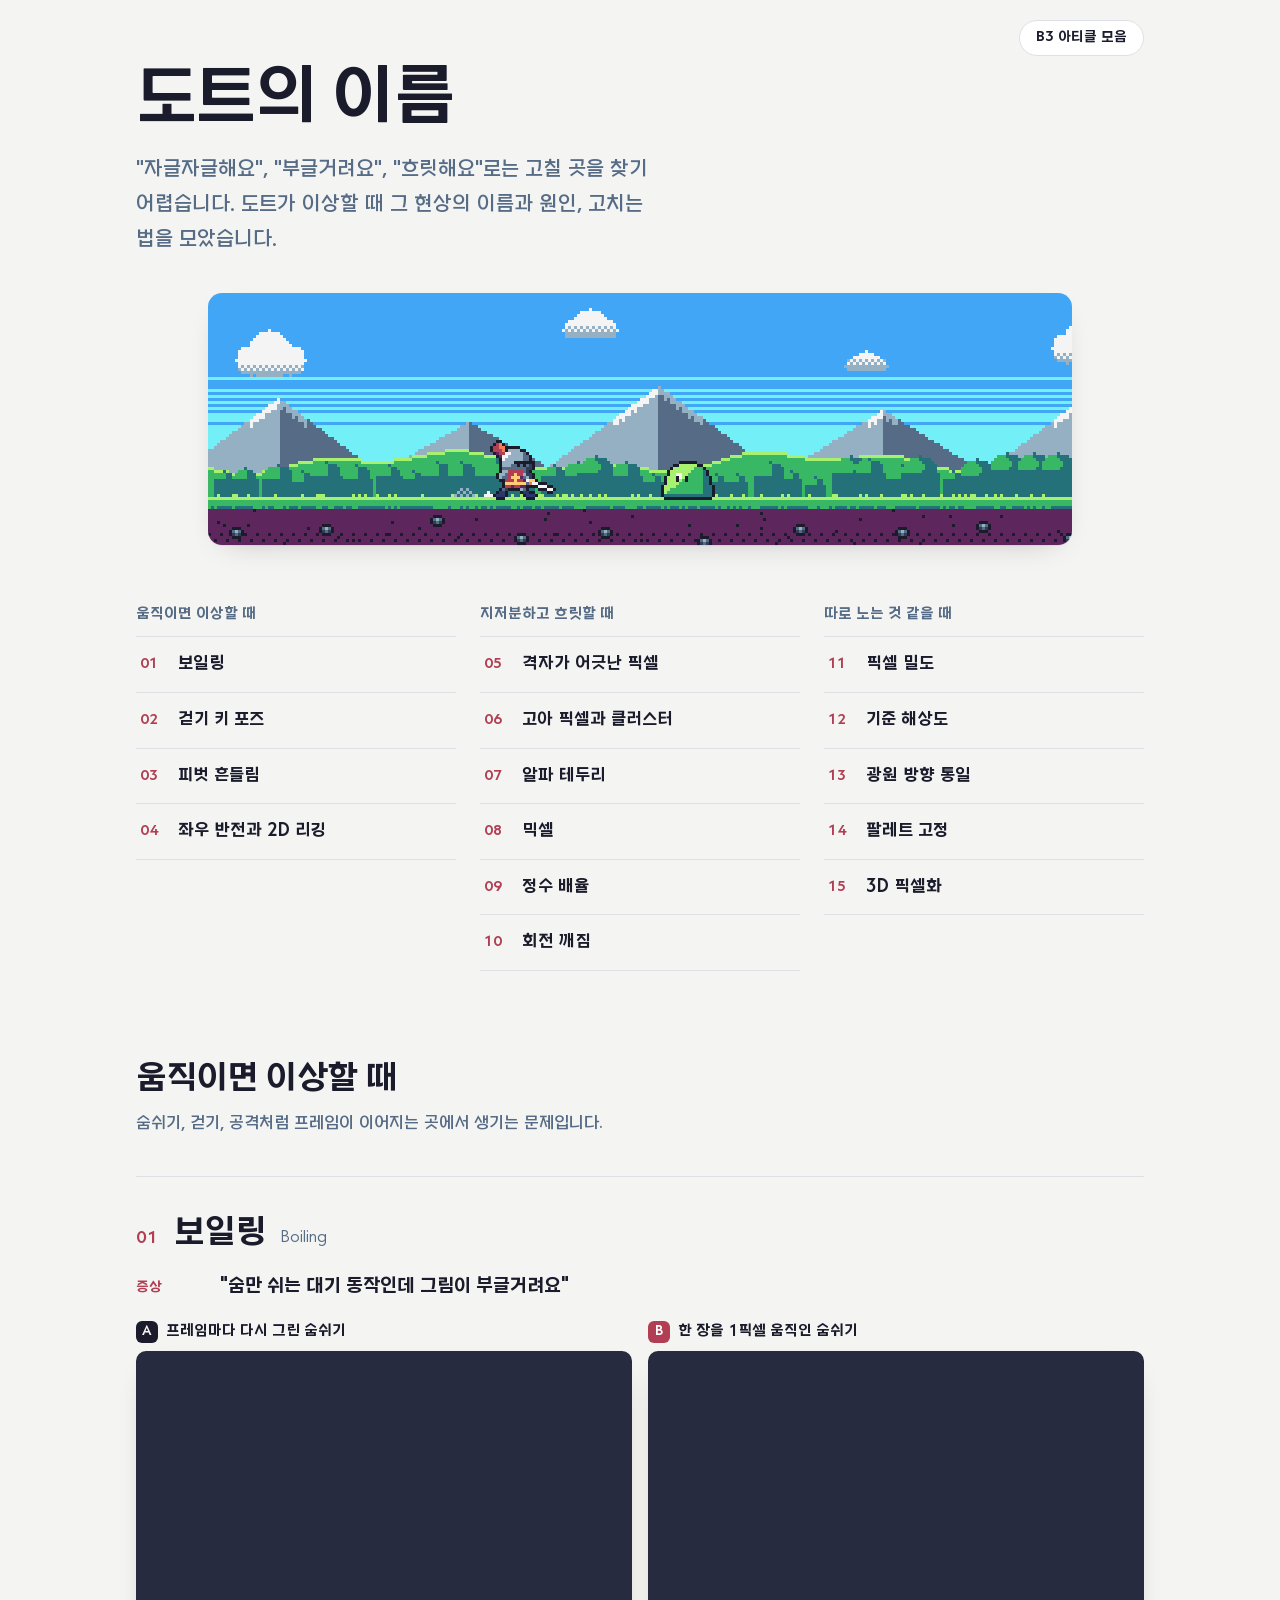
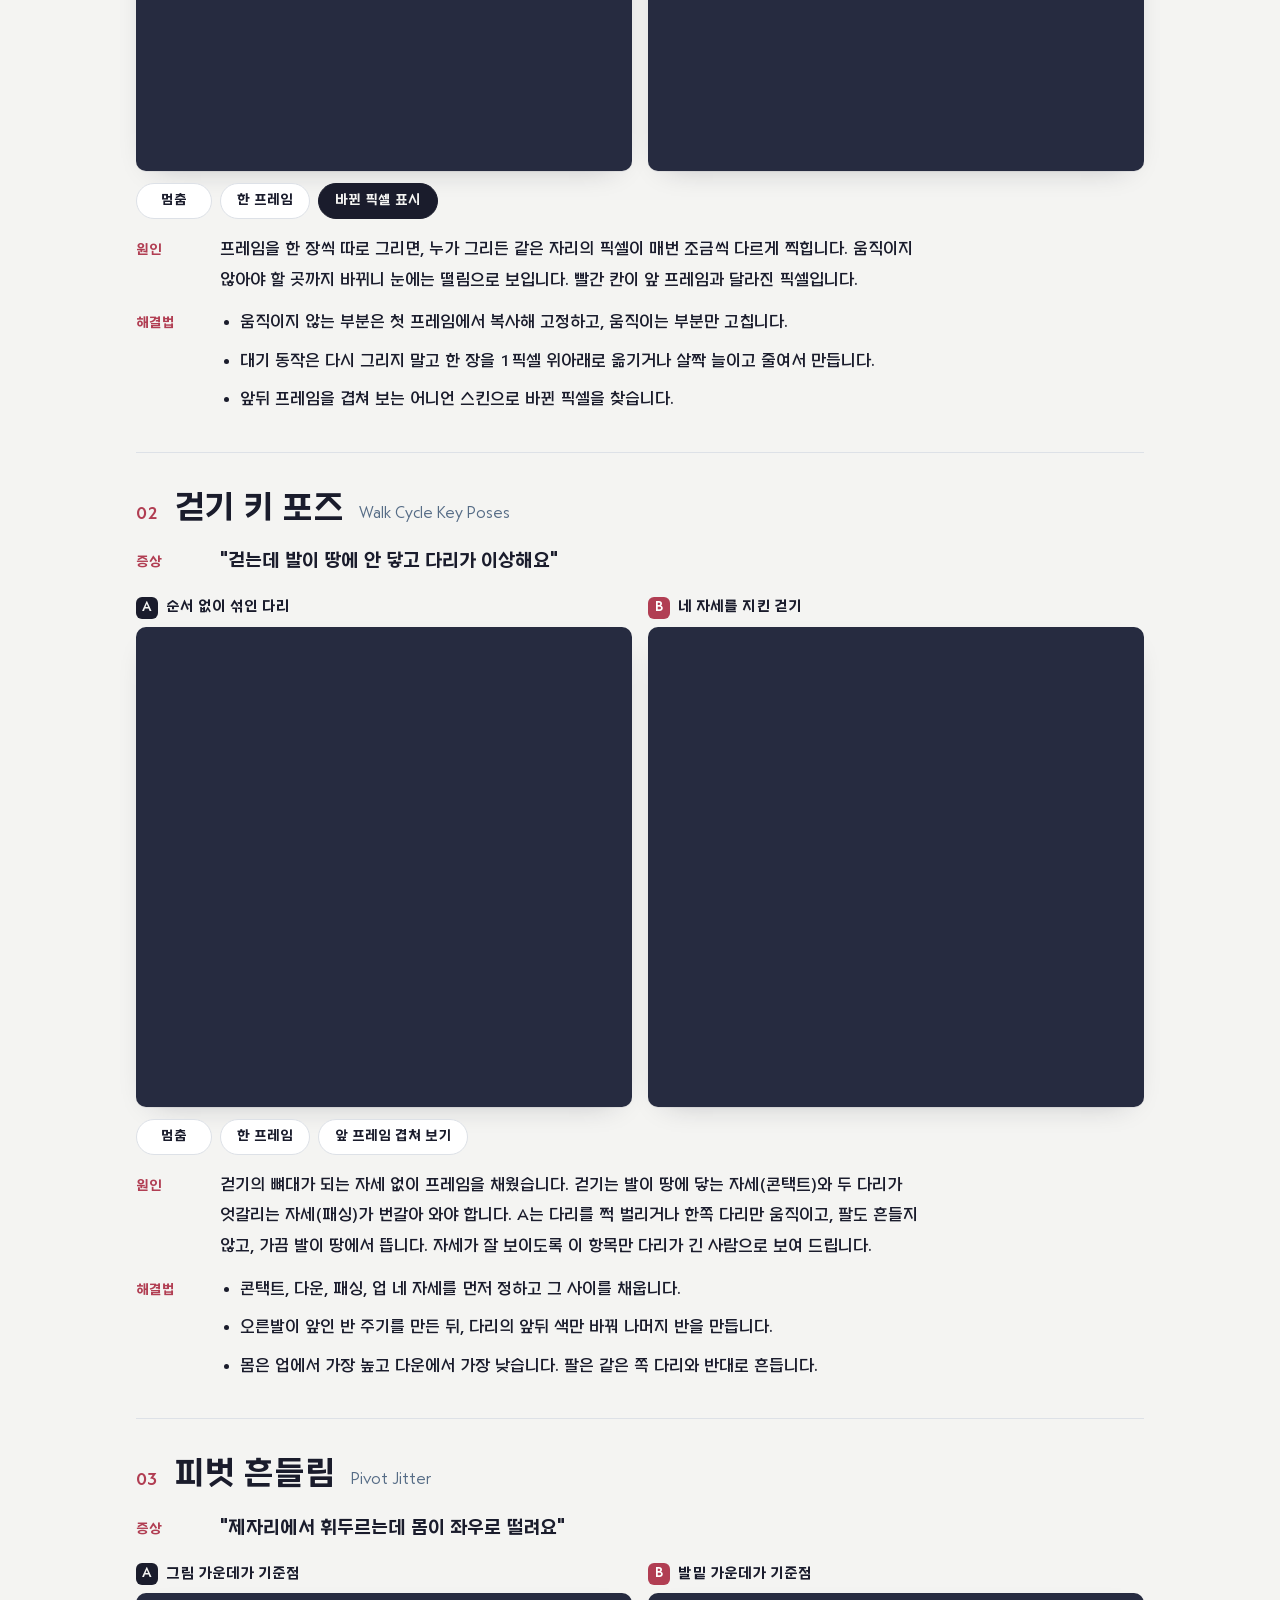
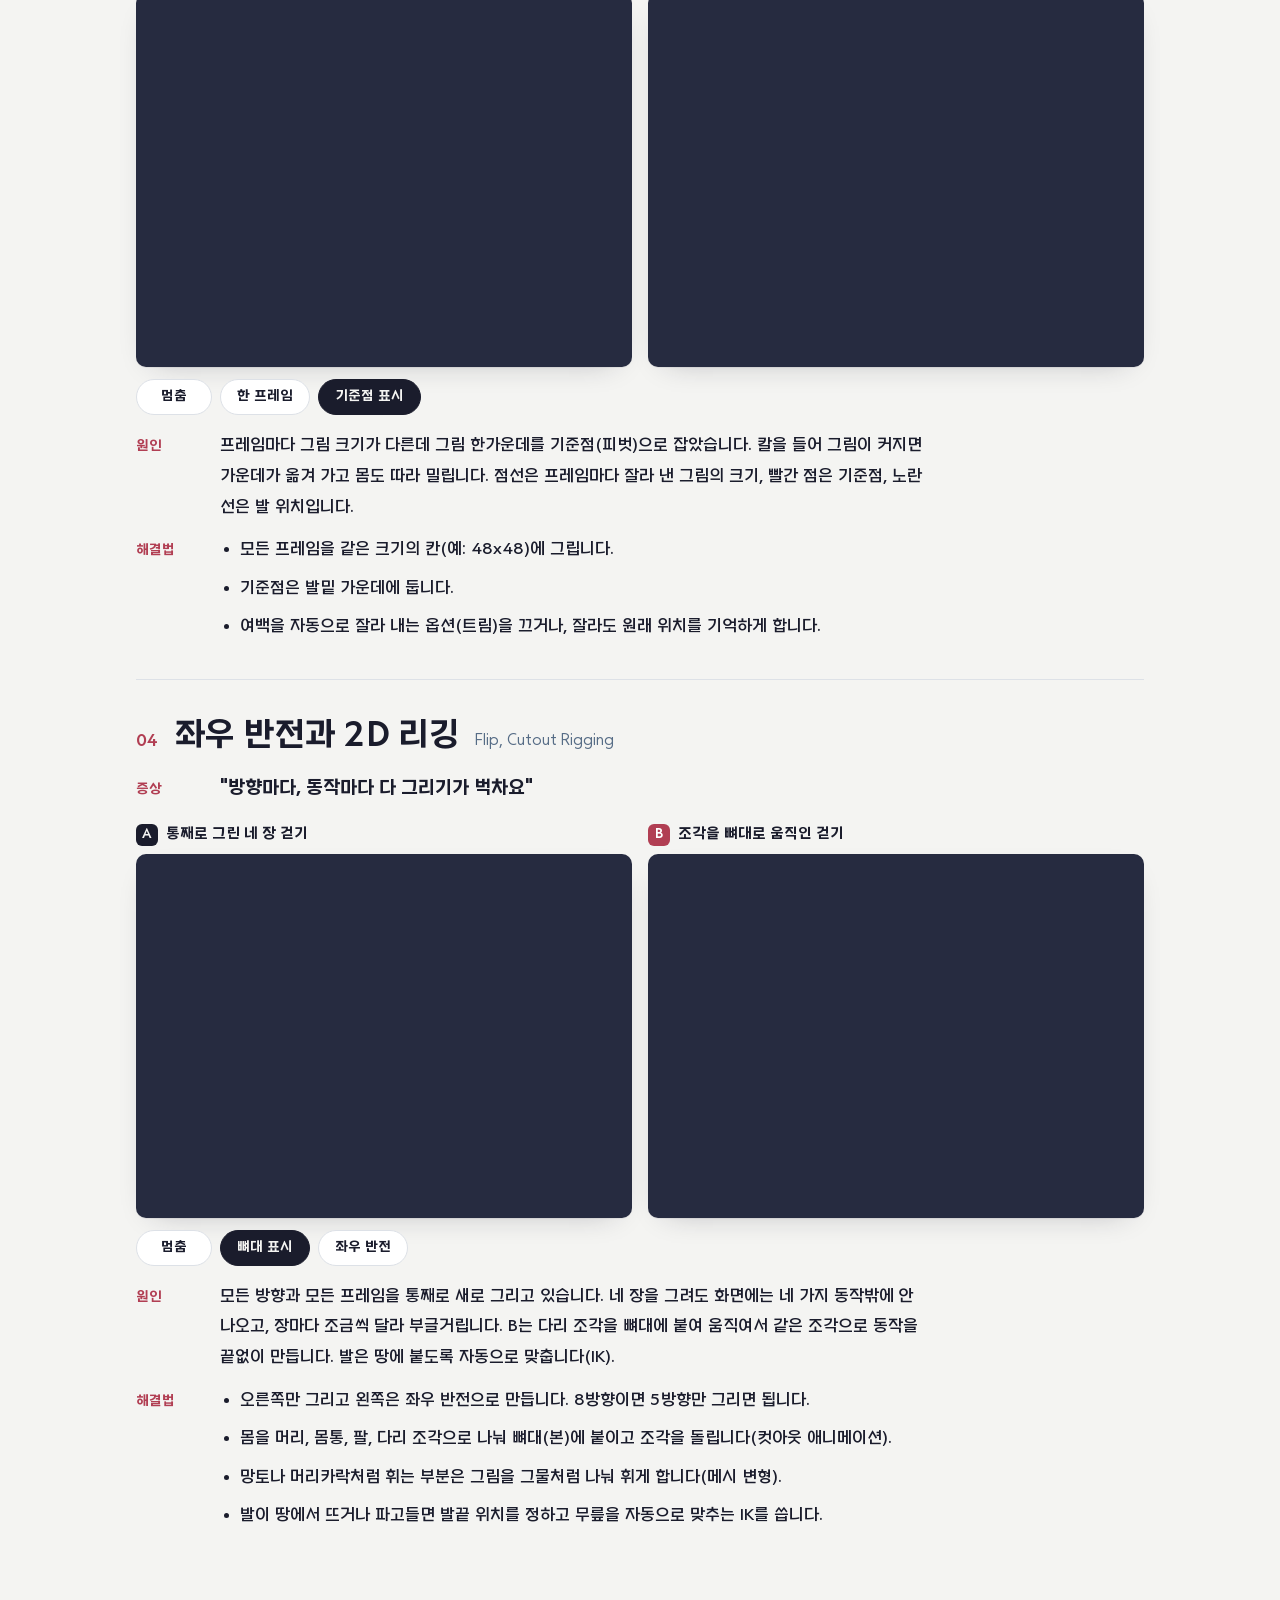
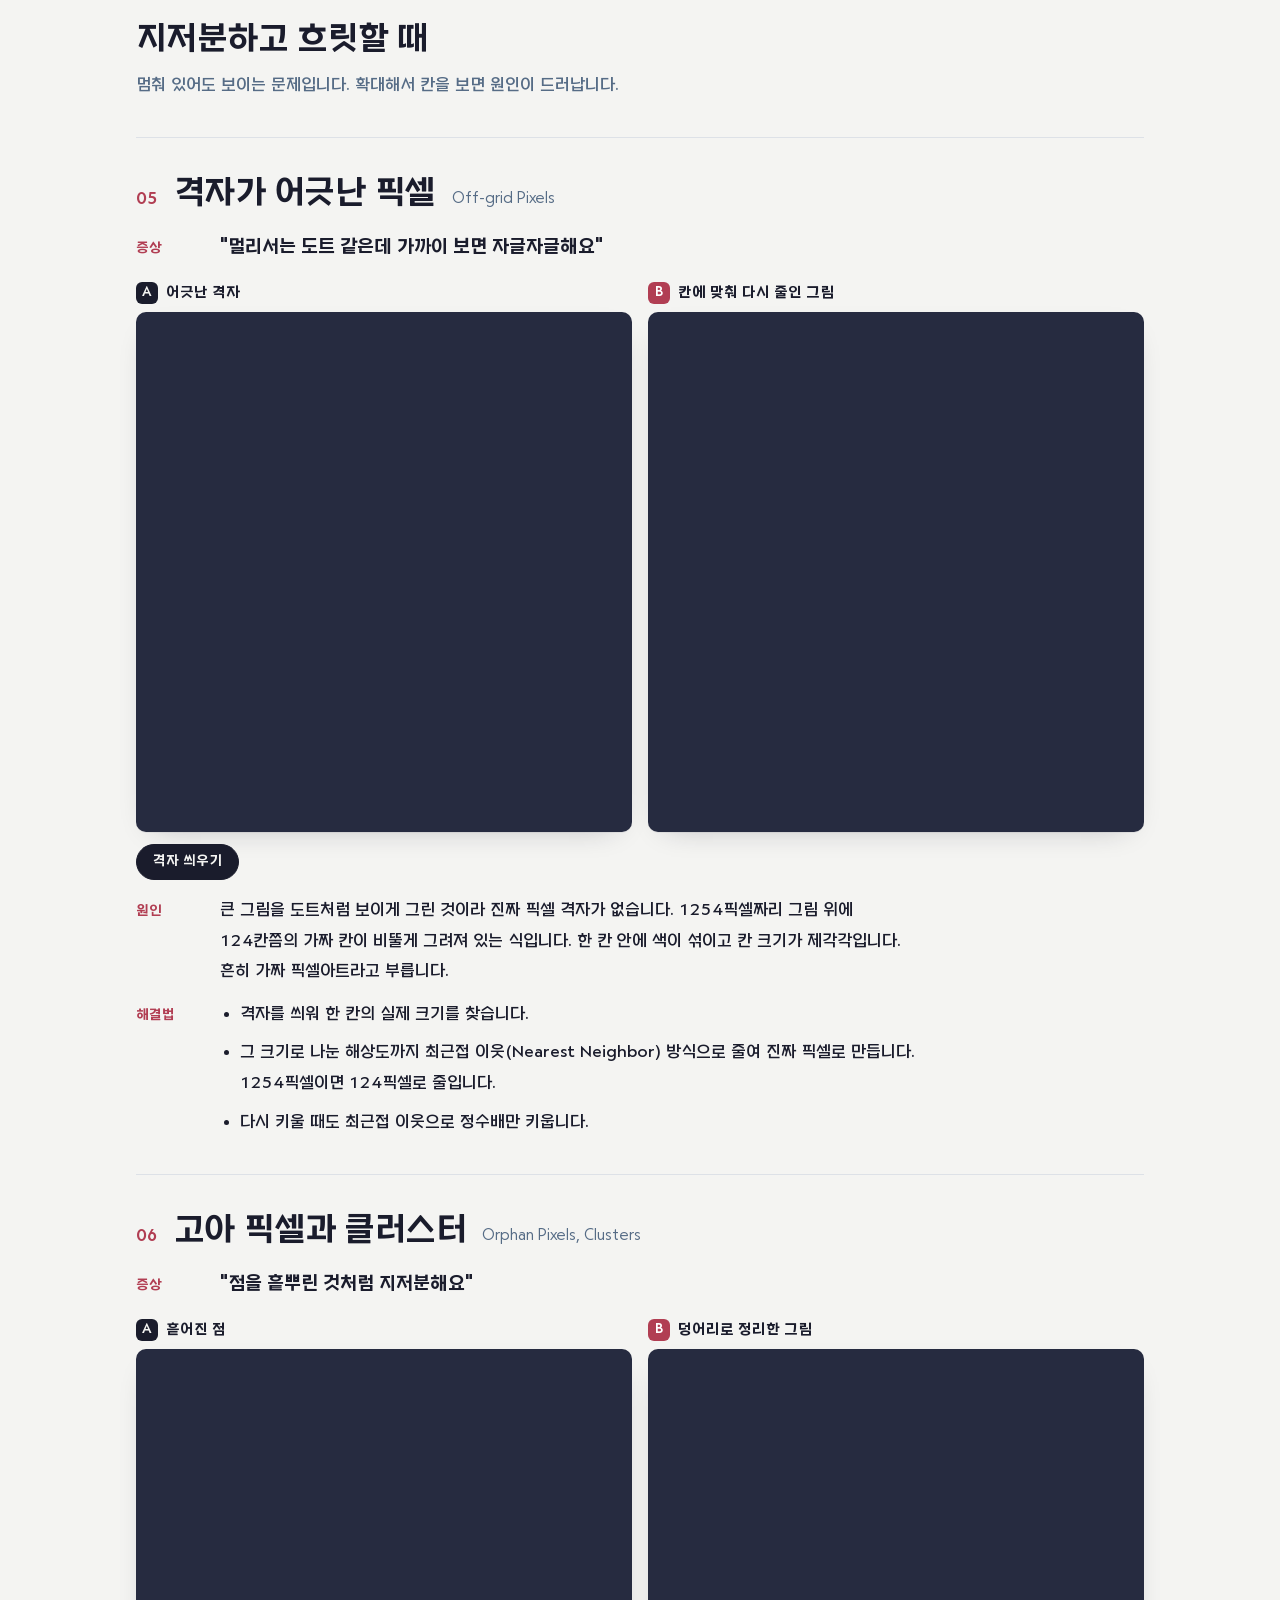
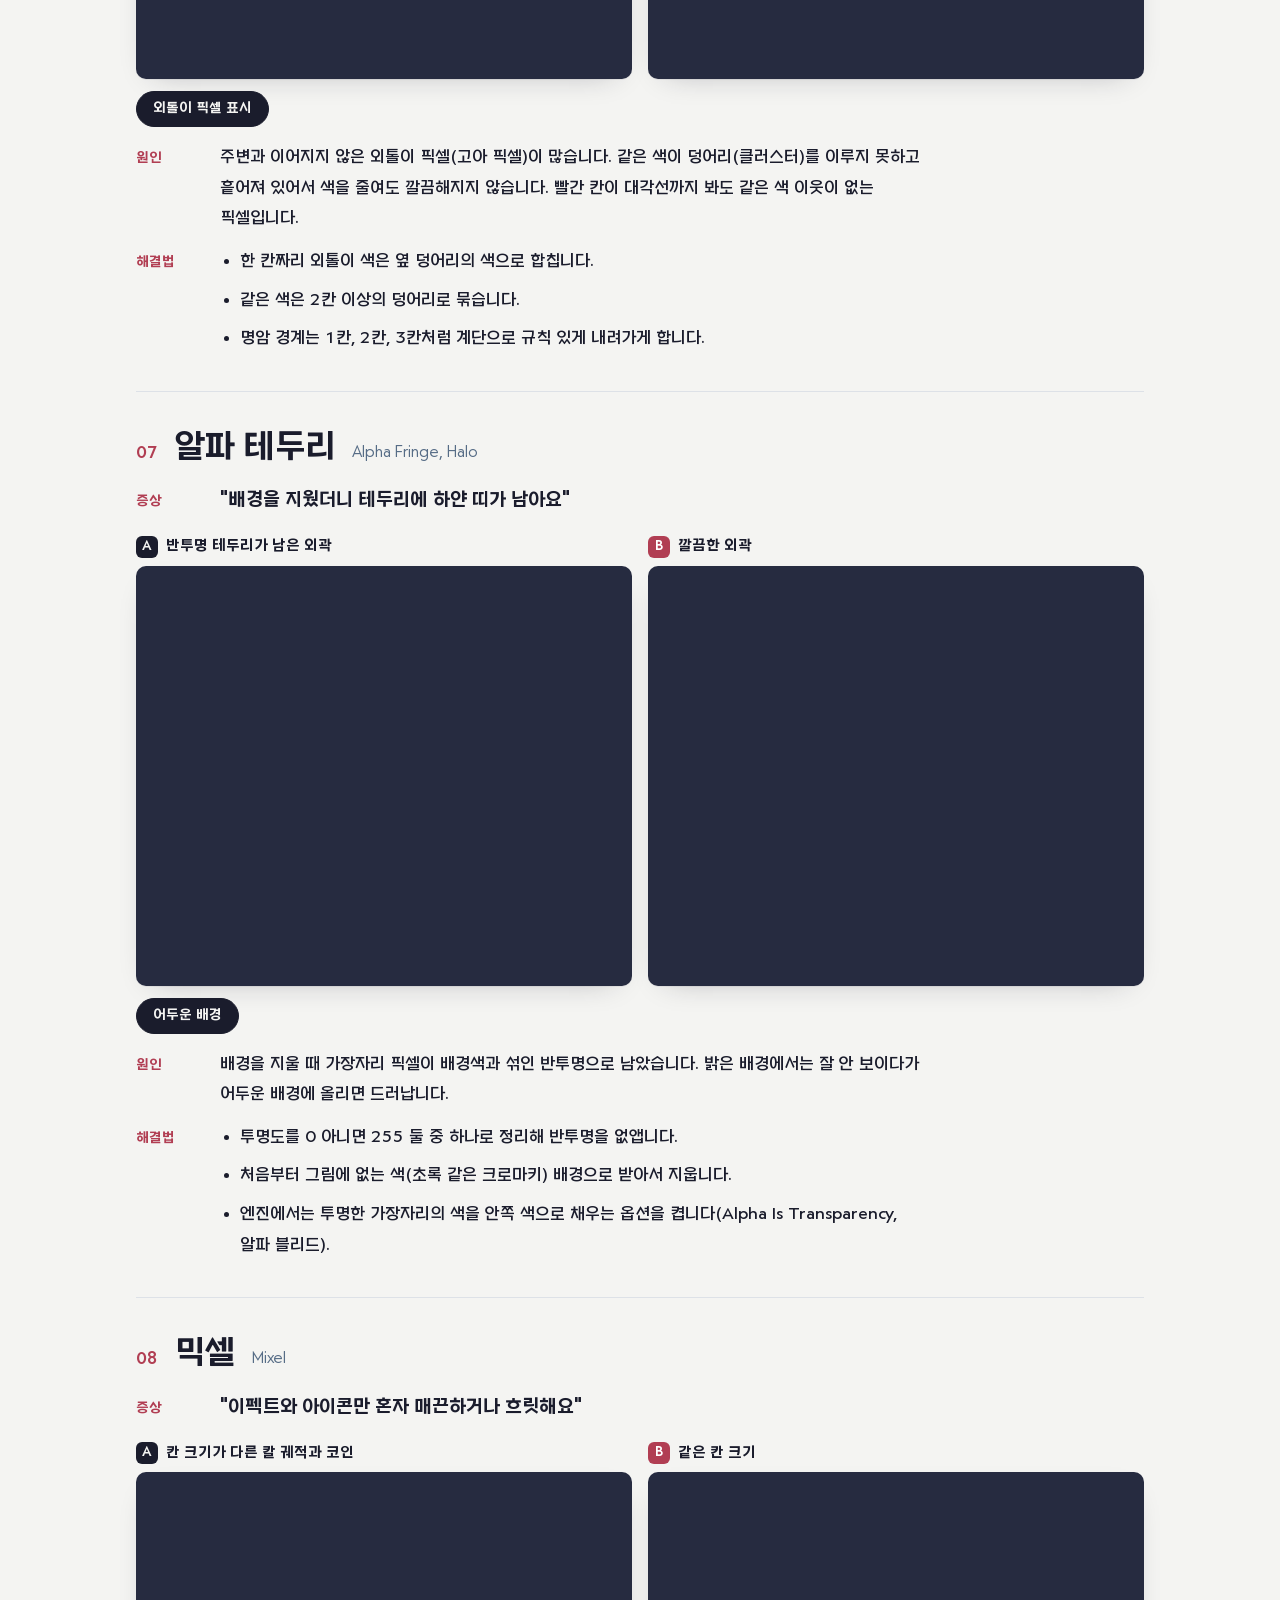
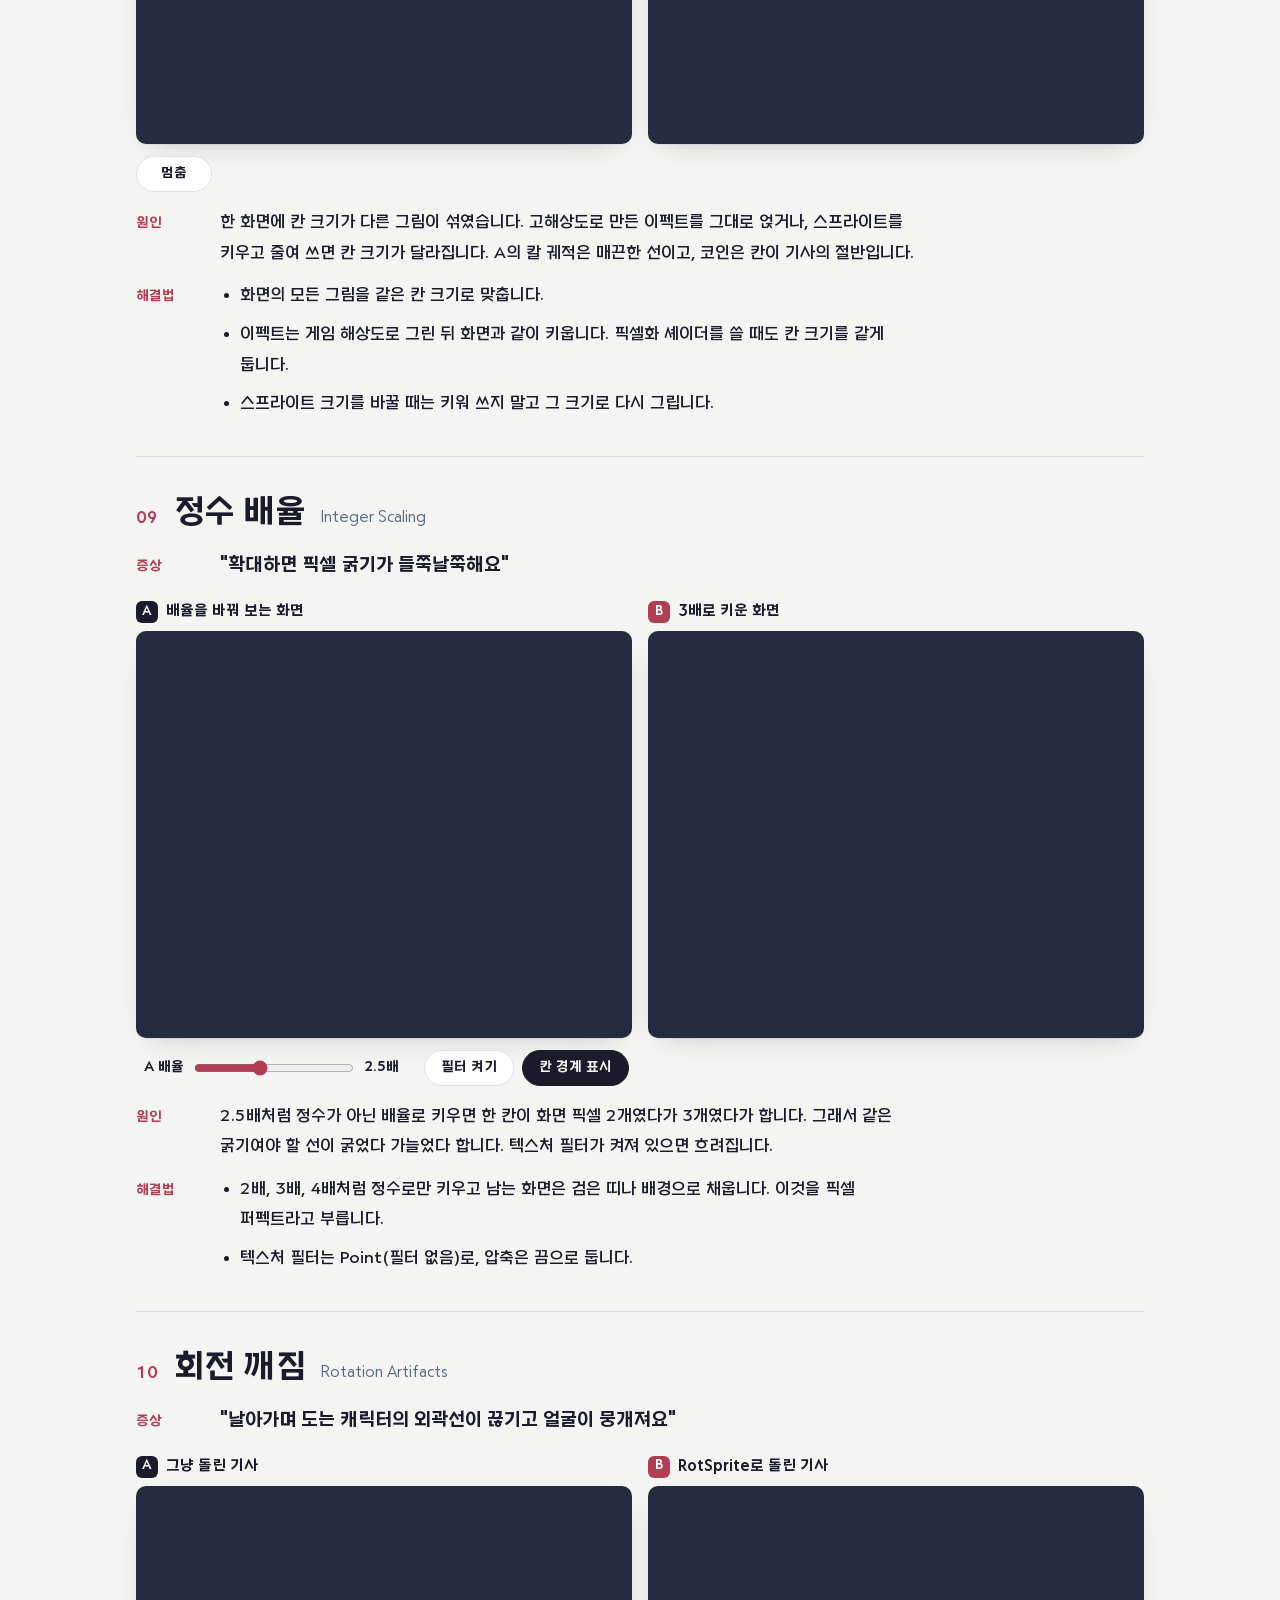
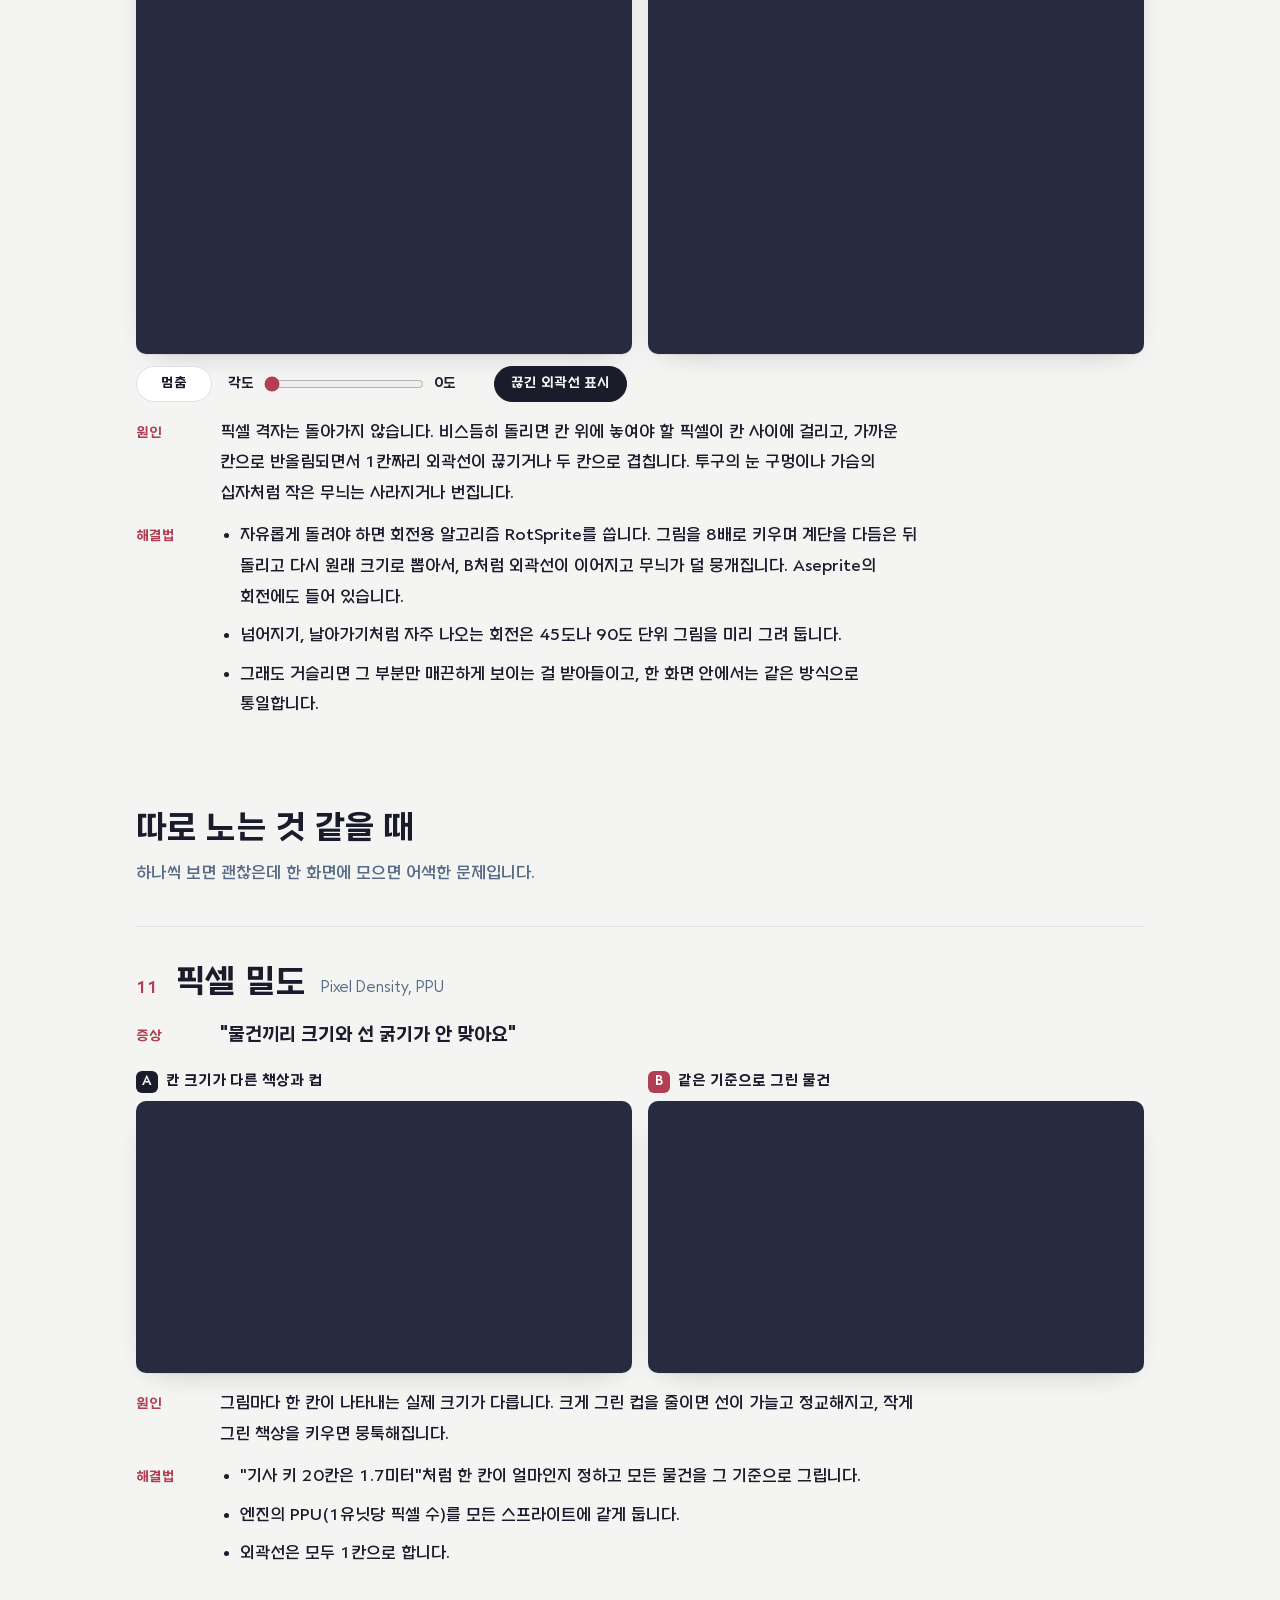
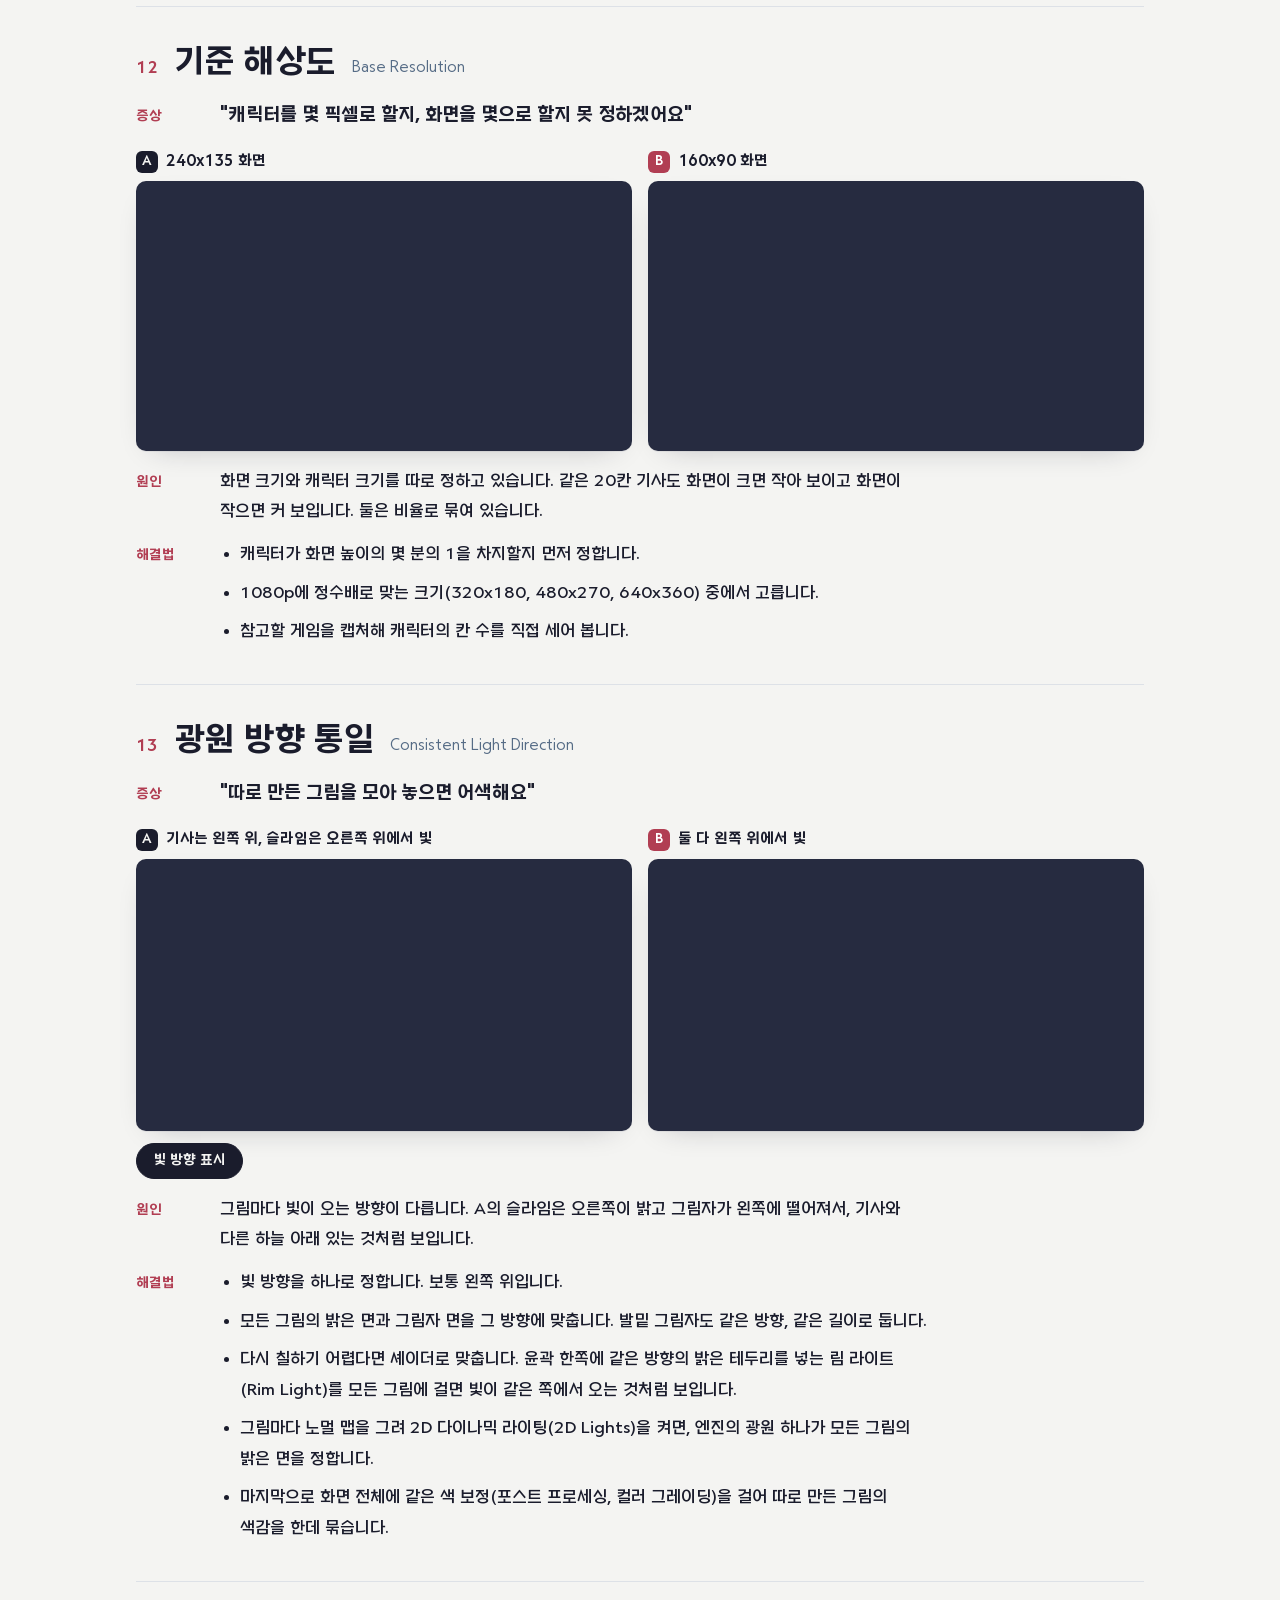
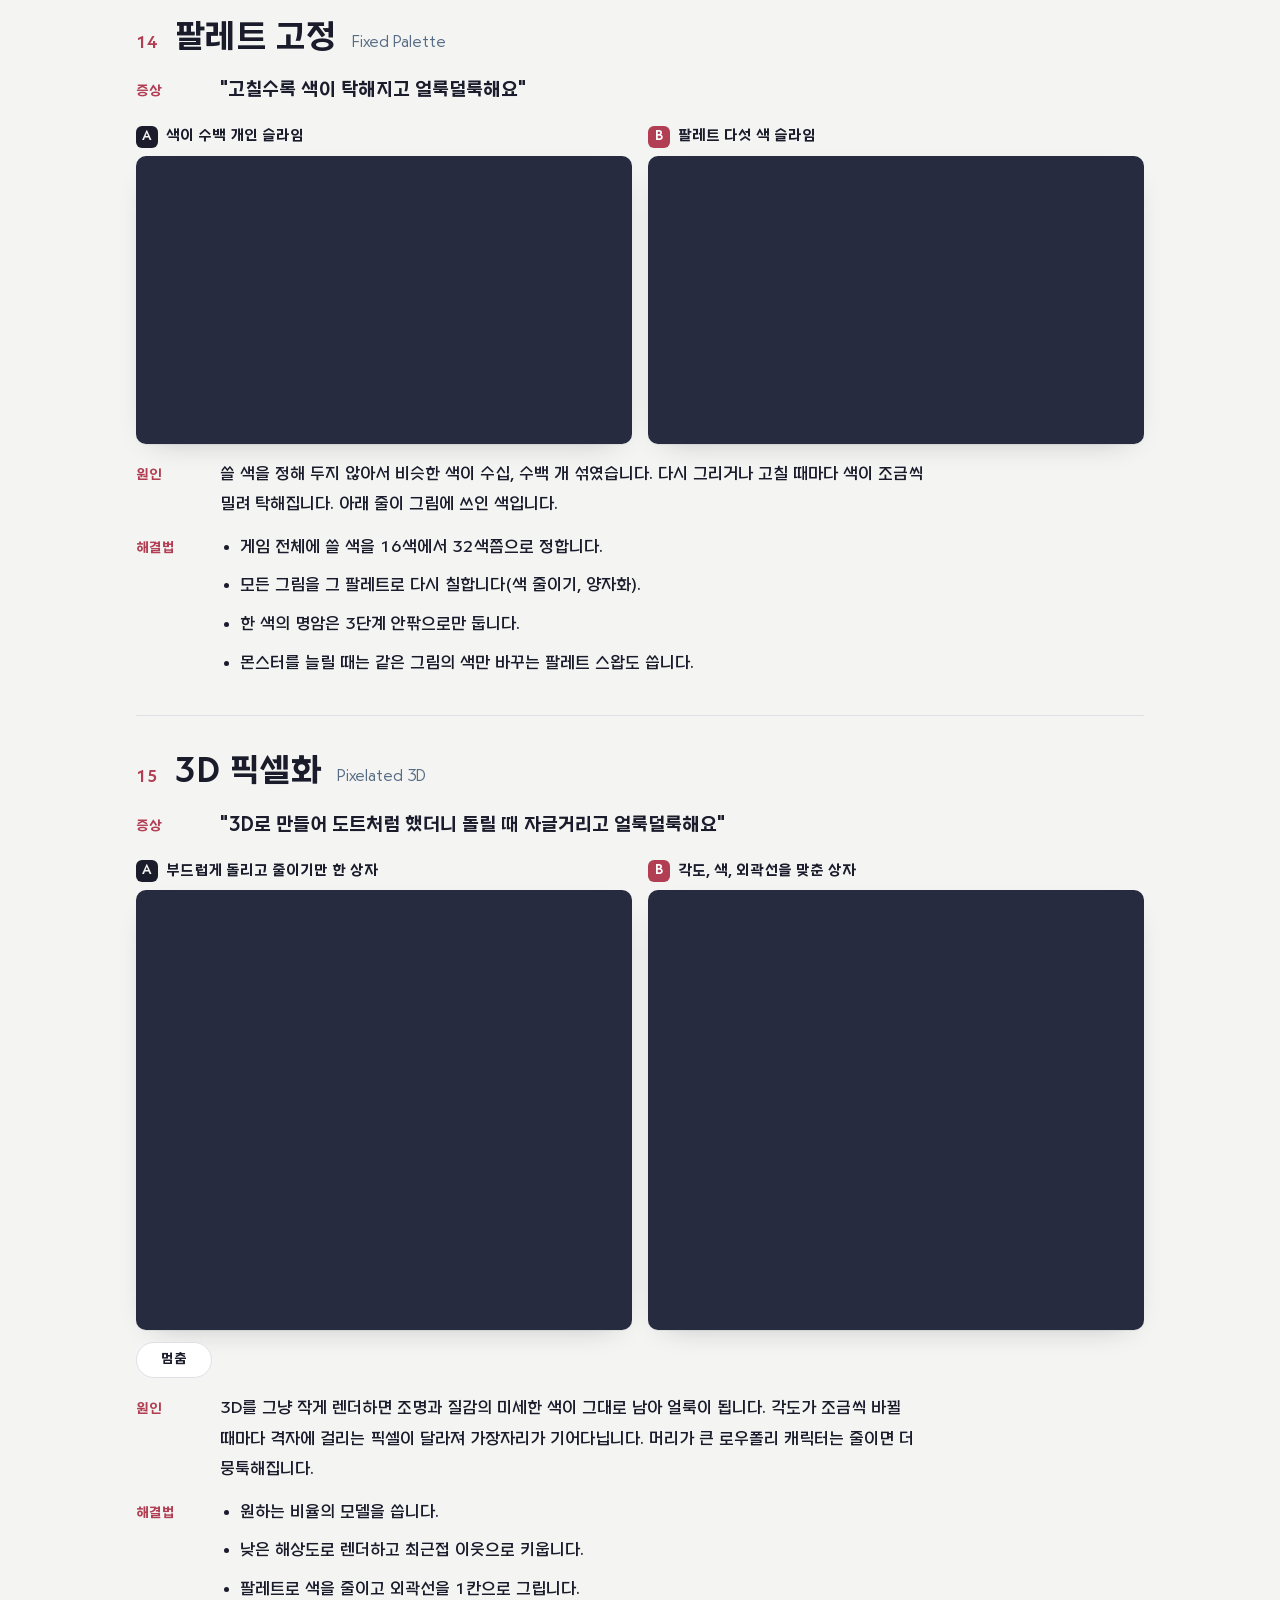
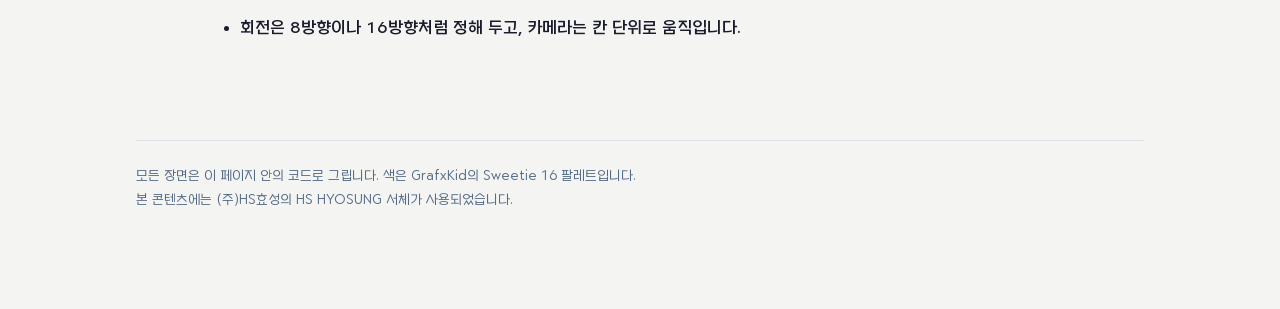
==== dot/index.html @ f5d5a563 "B3 아티클 모음 첫 공개: 모음 페이지, 손맛의 이름, 도트의 이름 Co-Authored-By: Claude Opus 5.5 <noreply@anthropic.com>" ====
<!doctype html>
<html lang="ko"><head><meta charset="utf-8"><meta name="viewport" content="width=device-width,initial-scale=1">
<title>도트의 이름</title>
<meta name="description" content="자글자글, 부글부글, 흐릿함. 도트가 이상할 때 그 현상의 이름과 원인, 고치는 법을 같은 기사와 슬라임으로 비교합니다.">
<link rel="preload" href="../fonts/HSHyosung-Bold.woff2" as="font" type="font/woff2" crossorigin>
<link rel="preload" href="../fonts/HSHyosung-Medium.woff2" as="font" type="font/woff2" crossorigin>
<style>
/* Hallmark · shape: Long Document · genre: editorial · theme: custom · job: try · idea: "one pixel world, symptom first, every demo at integer scale" · vibe: "crisp pixel replay, calm paper page" · hero: title over a running pixel strip · nav: two-column contents · footer: credits · imagery: the product (code-drawn scenes) · signature: integer-scaled A and B pixel views with toggles that expose the cause
 * axes: light paper, one red signal, one family · contrast: pass · fold: pass · v2.0.0 */
/* Hallmark · waive 26b · no disabled attribute or aria-disabled anywhere in the markup · play, scrub and slow toggles are always live */
/* Hallmark · pre-emit critique: P4 H4 E4 S5 R4 V4 · weakest: P, fifteen terms run long; each term is four short labeled rows */
@font-face{font-family:"HS Hyosung";src:url(../fonts/HSHyosung-Light.woff2) format("woff2");font-weight:300;font-display:swap}
@font-face{font-family:"HS Hyosung";src:url(../fonts/HSHyosung-Medium.woff2) format("woff2");font-weight:400 500;font-display:swap}
@font-face{font-family:"HS Hyosung";src:url(../fonts/HSHyosung-Bold.woff2) format("woff2");font-weight:600 800;font-display:swap}
:root{
 --font:"HS Hyosung","Noto Sans KR",sans-serif;
 --bg:#f4f4f2;--surface:#ffffff;--ink:#1a1c2c;--muted:#566c86;--line:#dde1e7;
 --accent:#b13e53;--accent-ink:#ffffff;--accent-soft:#b13e5314;--sky:#73eff7;
 --hit:#ff3b5c;--hurt:#3d6bff;--frame:#262b40;
 --shadow:0 1px 0 #1a1c2c0f,0 10px 30px -18px #1a1c2c55;
}
@media (prefers-color-scheme:dark){:root:not([data-theme="light"]){
 --bg:#14151f;--surface:#1d1f2d;--ink:#eef0f4;--muted:#94a3b8;--line:#2c3042;
 --accent:#ef6f86;--accent-ink:#14151f;--accent-soft:#ef6f8618;--shadow:0 1px 0 #0000,0 10px 30px -18px #000c}}
:root[data-theme="dark"]{--bg:#14151f;--surface:#1d1f2d;--ink:#eef0f4;--muted:#94a3b8;--line:#2c3042;--accent:#ef6f86;--accent-ink:#14151f;--accent-soft:#ef6f8618;--shadow:0 1px 0 #0000,0 10px 30px -18px #000c}
*{box-sizing:border-box}
html,body{overflow-x:clip}
body{margin:0;background:var(--bg);color:var(--ink);font:500 17px/1.8 var(--font);word-break:keep-all;-webkit-font-smoothing:antialiased;text-rendering:optimizeLegibility}
.wrap{max-width:1040px;margin:0 auto;padding:64px 16px 96px}
a{color:inherit}
:focus-visible{outline:2px solid var(--accent);outline-offset:3px}

/* 머리 */
.top h1{text-wrap:balance;font-weight:700;font-size:clamp(38px,6.4vw,68px);line-height:1.08;letter-spacing:-.025em;margin:0;overflow-wrap:break-word;min-width:0}
.lede{margin:16px 0 0;max-width:40ch;font-size:clamp(18px,2vw,21px);line-height:1.65;color:var(--muted);font-weight:500}
.hero-frame{margin-top:36px;border-radius:14px;background:var(--sky)}
.how{display:grid;grid-template-columns:minmax(0,1fr) minmax(0,1fr);gap:12px;margin:20px 0 0;padding:0;list-style:none}
.how li{background:var(--surface);border:1px solid var(--line);border-radius:10px;padding:16px;font-size:15px;line-height:1.6}
.how b{display:block;font-weight:700;margin-bottom:2px}
@media (max-width:720px){.how{grid-template-columns:minmax(0,1fr)}}

/* 목차 */
.toc{margin-top:56px;display:grid;grid-template-columns:repeat(3,minmax(0,1fr));gap:24px}
.toc h2{font-size:15px;font-weight:700;margin:0 0 8px;color:var(--muted)}
.toc ol{list-style:none;margin:0;padding:0;border-top:1px solid var(--line)}
.toc a{display:flex;gap:16px;align-items:baseline;padding:12px 4px;border-bottom:1px solid var(--line);text-decoration:none;font-weight:700;font-size:17px}
.toc a span{color:var(--accent);font-size:14px;min-width:22px}
.toc a:hover{color:var(--accent)}
@media (max-width:720px){.toc{grid-template-columns:minmax(0,1fr)}}

/* 장 */
.part{margin-top:88px}
.part>h2{text-wrap:balance;font-size:clamp(26px,3.4vw,34px);font-weight:700;letter-spacing:-.015em;line-height:1.25;margin:0}
.part>p{margin:8px 0 0;color:var(--muted);max-width:56ch}

/* 용어 한 개 */
.term{margin-top:36px;padding-top:36px;border-top:1px solid var(--line)}
.term-head{display:flex;flex-wrap:wrap;align-items:baseline;gap:4px 16px}
.term-head .no{color:var(--accent);font-weight:700;font-size:16px}
.term-head h3{text-wrap:balance;margin:0;font-size:clamp(26px,3.2vw,34px);font-weight:700;letter-spacing:-.015em;line-height:1.25;overflow-wrap:break-word;min-width:0}
.term-head .en{color:var(--muted);font-weight:300;font-size:16px}
.stage{display:grid;grid-template-columns:minmax(0,1fr) minmax(0,1fr);gap:16px;margin-top:20px}
@media (max-width:680px){.stage{grid-template-columns:minmax(0,1fr)}}
.stage figure{margin:0;display:flex;flex-direction:column;gap:8px;min-width:0}
.stage figcaption{display:flex;align-items:center;gap:8px;font-size:15px;font-weight:700;line-height:1.4}
.ab{display:inline-grid;place-items:center;width:22px;height:22px;border-radius:6px;background:var(--ink);color:var(--bg);font-size:13px;font-weight:700}
.ab.b{background:var(--accent);color:var(--accent-ink)}
.stage canvas{display:block;width:100%;aspect-ratio:16/9;border-radius:10px;background:var(--sky);box-shadow:var(--shadow)}

/* 재생 막대 */
.player{display:flex;align-items:center;gap:12px;margin-top:16px}
.btn{font:inherit;font-size:14px;font-weight:700;line-height:1;min-width:76px;min-height:36px;padding:0 16px;border-radius:999px;border:1px solid var(--line);background:var(--surface);color:var(--ink);cursor:pointer;transition:background-color .15s ease,border-color .15s ease,transform .1s ease}
.btn:hover{border-color:var(--ink)}
.btn:active{transform:translateY(1px)}
.btn:focus-visible{outline:2px solid var(--accent);outline-offset:2px}
.btn[aria-pressed="true"]{background:var(--ink);color:var(--bg);border-color:var(--ink)}
.player input[type=range]{-webkit-appearance:none;appearance:none;flex:1;min-width:0;height:36px;margin:0;background:transparent;cursor:pointer}
.player input[type=range]::-webkit-slider-runnable-track{height:8px;border-radius:4px;background:linear-gradient(90deg,var(--line) 0 var(--z0),var(--accent) var(--z0) var(--z1),var(--line) var(--z1))}
.player input[type=range]::-moz-range-track{height:8px;border-radius:4px;background:linear-gradient(90deg,var(--line) 0 var(--z0),var(--accent) var(--z0) var(--z1),var(--line) var(--z1))}
.player input[type=range]::-webkit-slider-thumb{-webkit-appearance:none;width:16px;height:16px;margin-top:-4px;border-radius:50%;background:var(--ink);border:3px solid var(--surface);box-shadow:0 0 0 1px var(--ink)}
.player input[type=range]::-moz-range-thumb{width:12px;height:12px;border-radius:50%;background:var(--ink);border:3px solid var(--surface);box-shadow:0 0 0 1px var(--ink)}
.player input[type=range]:focus-visible{outline:2px solid var(--accent);outline-offset:2px;border-radius:4px}

/* 글 */
.copy{max-width:64ch;margin-top:24px}
.copy p{margin:0}
.copy p+p{margin-top:12px}
.copy b{font-weight:700}
.one{margin-top:16px!important;padding:12px 16px;border:1px solid var(--line);background:var(--accent-soft);border-radius:8px;font-weight:700}

.say{max-width:64ch;margin-top:16px;padding:16px;border:1px solid var(--line);border-radius:10px;background:var(--surface)}
.say>b{display:block;font-size:14px;font-weight:700;color:var(--muted)}
.say ul{list-style:none;margin:4px 0 0;padding:0;display:flex;flex-direction:column;gap:12px}
.say li{display:flex;flex-direction:column;align-items:flex-start;gap:4px}
.say .ko{font-weight:700;font-size:18px;line-height:1.6}
.when{margin:12px 0 0;font-size:17px;color:var(--muted)}
.when b{margin-right:8px;color:var(--accent);font-weight:700}
.say-foot{display:flex;justify-content:flex-end;margin-top:12px}
.say-en{padding:4px 8px;border-radius:6px;background:var(--accent-soft);font-size:14px;font-weight:500}
.copy-say{min-width:64px;min-height:32px}
.wrap{position:relative}
.hub-link{position:absolute;top:20px;right:16px;display:inline-flex;align-items:center;min-height:36px;padding:0 16px;border-radius:999px;border:1px solid var(--line);background:var(--surface);color:var(--ink);font-size:14px;font-weight:700;line-height:1;text-decoration:none;transition:border-color .15s ease,background-color .15s ease}
.hub-link:hover{border-color:var(--ink)}
.hub-link:active{transform:translateY(1px)}
.hub-link:focus-visible{outline:2px solid var(--accent);outline-offset:2px}
@media (prefers-reduced-motion:reduce){.hub-link{transition:none}}
footer{margin-top:96px;padding-top:24px;border-top:1px solid var(--line);color:var(--muted);font-size:14px;font-weight:300;line-height:1.7}
footer p{margin:0}
@media (prefers-reduced-motion:reduce){.btn{transition:none}}

/* 도트 칼럼: 정수배 캔버스 틀, 이름 증상 원인 해결법 줄, 조작 막대 */
.frame{display:flex;justify-content:center;align-items:center;min-height:120px;padding:0;border-radius:10px;background:var(--frame);overflow:hidden;box-shadow:var(--shadow)}
.frame canvas{display:block;image-rendering:pixelated;image-rendering:crisp-edges;max-width:100%}
.stage canvas{aspect-ratio:auto;box-shadow:none;border-radius:0;background:none}
.facts{margin:16px 0 0;display:grid;gap:12px;max-width:72ch}
.facts>div{display:grid;grid-template-columns:72px minmax(0,1fr);gap:12px;align-items:baseline}
.facts dt{font-size:14px;font-weight:700;color:var(--accent)}
.facts dd{margin:0}
.facts dd.sym{font-size:19px;font-weight:700;line-height:1.55}
.facts ul{margin:0;padding-left:20px}
.facts li+li{margin-top:8px}
@media (max-width:560px){.facts>div{grid-template-columns:minmax(0,1fr);gap:2px}}
.controls{display:flex;flex-wrap:wrap;align-items:center;gap:8px;margin-top:12px}
.controls label{display:flex;align-items:center;gap:8px;font-size:14px;font-weight:700;padding:0 8px}
.controls input[type=range]{width:160px;accent-color:var(--accent)}
.controls output{min-width:44px;font-weight:700}
.controls input[type=range]:focus-visible{outline:2px solid var(--accent);outline-offset:2px}
.frame.hero-frame{background:none;box-shadow:none;overflow:visible}
.hero-frame canvas{border-radius:14px;box-shadow:var(--shadow)}
</style></head><body><div class="wrap">
<a class="hub-link" href="../">B3 아티클 모음</a>

<header class="top">
 <h1>도트의 이름</h1>
 <p class="lede">"자글자글해요", "부글거려요", "흐릿해요"로는 고칠 곳을 찾기 어렵습니다. 도트가 이상할 때 그 현상의 이름과 원인, 고치는 법을 모았습니다.</p>
 <div class="frame hero-frame"><canvas class="hero-cv" data-demo="hero" role="img" aria-label="기사가 달려와 슬라임을 베고 지나가는 장면"></canvas></div>
</header>

<nav class="toc" aria-label="목차">
 <div><h2>움직이면 이상할 때</h2><ol><li><a href="#boiling"><span>01</span>보일링</a></li><li><a href="#walk"><span>02</span>걷기 키 포즈</a></li><li><a href="#pivot"><span>03</span>피벗 흔들림</a></li><li><a href="#rig"><span>04</span>좌우 반전과 2D 리깅</a></li></ol></div>
 <div><h2>지저분하고 흐릿할 때</h2><ol><li><a href="#offgrid"><span>05</span>격자가 어긋난 픽셀</a></li><li><a href="#orphan"><span>06</span>고아 픽셀과 클러스터</a></li><li><a href="#halo"><span>07</span>알파 테두리</a></li><li><a href="#mixel"><span>08</span>믹셀</a></li><li><a href="#scale"><span>09</span>정수 배율</a></li><li><a href="#rotate"><span>10</span>회전 깨짐</a></li></ol></div>
 <div><h2>따로 노는 것 같을 때</h2><ol><li><a href="#density"><span>11</span>픽셀 밀도</a></li><li><a href="#baseres"><span>12</span>기준 해상도</a></li><li><a href="#light"><span>13</span>광원 방향 통일</a></li><li><a href="#palette"><span>14</span>팔레트 고정</a></li><li><a href="#voxel"><span>15</span>3D 픽셀화</a></li></ol></div>
</nav>

<section class="part" aria-labelledby="p1">
 <h2 id="p1">움직이면 이상할 때</h2>
 <p>숨쉬기, 걷기, 공격처럼 프레임이 이어지는 곳에서 생기는 문제입니다.</p>
 <article class="term" id="boiling" data-demo="boiling">
  <div class="term-head"><span class="no">01</span><h3>보일링</h3><span class="en">Boiling</span></div>
  <dl class="facts"><div><dt>증상</dt><dd class="sym">"숨만 쉬는 대기 동작인데 그림이 부글거려요"</dd></div></dl>
  <div class="stage">
   <figure><figcaption><span class="ab">A</span>프레임마다 다시 그린 숨쉬기</figcaption><div class="frame"><canvas data-side="a" role="img" aria-label="A: 프레임마다 다시 그린 숨쉬기"></canvas></div></figure>
   <figure><figcaption><span class="ab b">B</span>한 장을 1픽셀 움직인 숨쉬기</figcaption><div class="frame"><canvas data-side="b" role="img" aria-label="B: 한 장을 1픽셀 움직인 숨쉬기"></canvas></div></figure>
  </div>
  <div class="controls"><button class="btn play" type="button">멈춤</button><button class="btn step" type="button">한 프레임</button><button class="btn tog" type="button" data-tog="diff" aria-pressed="false">바뀐 픽셀 표시</button></div>
  <dl class="facts"><div><dt>원인</dt><dd>프레임을 한 장씩 따로 그리면, 누가 그리든 같은 자리의 픽셀이 매번 조금씩 다르게 찍힙니다. 움직이지 않아야 할 곳까지 바뀌니 눈에는 떨림으로 보입니다. 빨간 칸이 앞 프레임과 달라진 픽셀입니다.</dd></div><div><dt>해결법</dt><dd><ul><li>움직이지 않는 부분은 첫 프레임에서 복사해 고정하고, 움직이는 부분만 고칩니다.</li><li>대기 동작은 다시 그리지 말고 한 장을 1픽셀 위아래로 옮기거나 살짝 늘이고 줄여서 만듭니다.</li><li>앞뒤 프레임을 겹쳐 보는 어니언 스킨으로 바뀐 픽셀을 찾습니다.</li></ul></dd></div></dl>
 </article>
 <article class="term" id="walk" data-demo="walk">
  <div class="term-head"><span class="no">02</span><h3>걷기 키 포즈</h3><span class="en">Walk Cycle Key Poses</span></div>
  <dl class="facts"><div><dt>증상</dt><dd class="sym">"걷는데 발이 땅에 안 닿고 다리가 이상해요"</dd></div></dl>
  <div class="stage">
   <figure><figcaption><span class="ab">A</span>순서 없이 섞인 다리</figcaption><div class="frame"><canvas data-side="a" role="img" aria-label="A: 순서 없이 섞인 다리"></canvas></div></figure>
   <figure><figcaption><span class="ab b">B</span>네 자세를 지킨 걷기</figcaption><div class="frame"><canvas data-side="b" role="img" aria-label="B: 네 자세를 지킨 걷기"></canvas></div></figure>
  </div>
  <div class="controls"><button class="btn play" type="button">멈춤</button><button class="btn step" type="button">한 프레임</button><button class="btn tog" type="button" data-tog="onion" aria-pressed="false">앞 프레임 겹쳐 보기</button></div>
  <dl class="facts"><div><dt>원인</dt><dd>걷기의 뼈대가 되는 자세 없이 프레임을 채웠습니다. 걷기는 발이 땅에 닿는 자세(콘택트)와 두 다리가 엇갈리는 자세(패싱)가 번갈아 와야 합니다. A는 다리를 쩍 벌리거나 한쪽 다리만 움직이고, 팔도 흔들지 않고, 가끔 발이 땅에서 뜹니다. 자세가 잘 보이도록 이 항목만 다리가 긴 사람으로 보여 드립니다.</dd></div><div><dt>해결법</dt><dd><ul><li>콘택트, 다운, 패싱, 업 네 자세를 먼저 정하고 그 사이를 채웁니다.</li><li>오른발이 앞인 반 주기를 만든 뒤, 다리의 앞뒤 색만 바꿔 나머지 반을 만듭니다.</li><li>몸은 업에서 가장 높고 다운에서 가장 낮습니다. 팔은 같은 쪽 다리와 반대로 흔듭니다.</li></ul></dd></div></dl>
 </article>
 <article class="term" id="pivot" data-demo="pivot">
  <div class="term-head"><span class="no">03</span><h3>피벗 흔들림</h3><span class="en">Pivot Jitter</span></div>
  <dl class="facts"><div><dt>증상</dt><dd class="sym">"제자리에서 휘두르는데 몸이 좌우로 떨려요"</dd></div></dl>
  <div class="stage">
   <figure><figcaption><span class="ab">A</span>그림 가운데가 기준점</figcaption><div class="frame"><canvas data-side="a" role="img" aria-label="A: 그림 가운데가 기준점"></canvas></div></figure>
   <figure><figcaption><span class="ab b">B</span>발밑 가운데가 기준점</figcaption><div class="frame"><canvas data-side="b" role="img" aria-label="B: 발밑 가운데가 기준점"></canvas></div></figure>
  </div>
  <div class="controls"><button class="btn play" type="button">멈춤</button><button class="btn step" type="button">한 프레임</button><button class="btn tog" type="button" data-tog="mark" aria-pressed="false">기준점 표시</button></div>
  <dl class="facts"><div><dt>원인</dt><dd>프레임마다 그림 크기가 다른데 그림 한가운데를 기준점(피벗)으로 잡았습니다. 칼을 들어 그림이 커지면 가운데가 옮겨 가고 몸도 따라 밀립니다. 점선은 프레임마다 잘라 낸 그림의 크기, 빨간 점은 기준점, 노란 선은 발 위치입니다.</dd></div><div><dt>해결법</dt><dd><ul><li>모든 프레임을 같은 크기의 칸(예: 48x48)에 그립니다.</li><li>기준점은 발밑 가운데에 둡니다.</li><li>여백을 자동으로 잘라 내는 옵션(트림)을 끄거나, 잘라도 원래 위치를 기억하게 합니다.</li></ul></dd></div></dl>
 </article>
 <article class="term" id="rig" data-demo="rig">
  <div class="term-head"><span class="no">04</span><h3>좌우 반전과 2D 리깅</h3><span class="en">Flip, Cutout Rigging</span></div>
  <dl class="facts"><div><dt>증상</dt><dd class="sym">"방향마다, 동작마다 다 그리기가 벅차요"</dd></div></dl>
  <div class="stage">
   <figure><figcaption><span class="ab">A</span>통째로 그린 네 장 걷기</figcaption><div class="frame"><canvas data-side="a" role="img" aria-label="A: 통째로 그린 네 장 걷기"></canvas></div></figure>
   <figure><figcaption><span class="ab b">B</span>조각을 뼈대로 움직인 걷기</figcaption><div class="frame"><canvas data-side="b" role="img" aria-label="B: 조각을 뼈대로 움직인 걷기"></canvas></div></figure>
  </div>
  <div class="controls"><button class="btn play" type="button">멈춤</button><button class="btn tog" type="button" data-tog="bones" aria-pressed="false">뼈대 표시</button><button class="btn tog" type="button" data-tog="flip" aria-pressed="false">좌우 반전</button></div>
  <dl class="facts"><div><dt>원인</dt><dd>모든 방향과 모든 프레임을 통째로 새로 그리고 있습니다. 네 장을 그려도 화면에는 네 가지 동작밖에 안 나오고, 장마다 조금씩 달라 부글거립니다. B는 다리 조각을 뼈대에 붙여 움직여서 같은 조각으로 동작을 끝없이 만듭니다. 발은 땅에 붙도록 자동으로 맞춥니다(IK).</dd></div><div><dt>해결법</dt><dd><ul><li>오른쪽만 그리고 왼쪽은 좌우 반전으로 만듭니다. 8방향이면 5방향만 그리면 됩니다.</li><li>몸을 머리, 몸통, 팔, 다리 조각으로 나눠 뼈대(본)에 붙이고 조각을 돌립니다(컷아웃 애니메이션).</li><li>망토나 머리카락처럼 휘는 부분은 그림을 그물처럼 나눠 휘게 합니다(메시 변형).</li><li>발이 땅에서 뜨거나 파고들면 발끝 위치를 정하고 무릎을 자동으로 맞추는 IK를 씁니다.</li></ul></dd></div></dl>
 </article>
</section>
<section class="part" aria-labelledby="p2">
 <h2 id="p2">지저분하고 흐릿할 때</h2>
 <p>멈춰 있어도 보이는 문제입니다. 확대해서 칸을 보면 원인이 드러납니다.</p>
 <article class="term" id="offgrid" data-demo="offgrid">
  <div class="term-head"><span class="no">05</span><h3>격자가 어긋난 픽셀</h3><span class="en">Off-grid Pixels</span></div>
  <dl class="facts"><div><dt>증상</dt><dd class="sym">"멀리서는 도트 같은데 가까이 보면 자글자글해요"</dd></div></dl>
  <div class="stage">
   <figure><figcaption><span class="ab">A</span>어긋난 격자</figcaption><div class="frame"><canvas data-side="a" role="img" aria-label="A: 어긋난 격자"></canvas></div></figure>
   <figure><figcaption><span class="ab b">B</span>칸에 맞춰 다시 줄인 그림</figcaption><div class="frame"><canvas data-side="b" role="img" aria-label="B: 칸에 맞춰 다시 줄인 그림"></canvas></div></figure>
  </div>
  <div class="controls"><button class="btn tog" type="button" data-tog="grid" aria-pressed="false">격자 씌우기</button></div>
  <dl class="facts"><div><dt>원인</dt><dd>큰 그림을 도트처럼 보이게 그린 것이라 진짜 픽셀 격자가 없습니다. 1254픽셀짜리 그림 위에 124칸쯤의 가짜 칸이 비뚤게 그려져 있는 식입니다. 한 칸 안에 색이 섞이고 칸 크기가 제각각입니다. 흔히 가짜 픽셀아트라고 부릅니다.</dd></div><div><dt>해결법</dt><dd><ul><li>격자를 씌워 한 칸의 실제 크기를 찾습니다.</li><li>그 크기로 나눈 해상도까지 최근접 이웃(Nearest Neighbor) 방식으로 줄여 진짜 픽셀로 만듭니다. 1254픽셀이면 124픽셀로 줄입니다.</li><li>다시 키울 때도 최근접 이웃으로 정수배만 키웁니다.</li></ul></dd></div></dl>
 </article>
 <article class="term" id="orphan" data-demo="orphan">
  <div class="term-head"><span class="no">06</span><h3>고아 픽셀과 클러스터</h3><span class="en">Orphan Pixels, Clusters</span></div>
  <dl class="facts"><div><dt>증상</dt><dd class="sym">"점을 흩뿌린 것처럼 지저분해요"</dd></div></dl>
  <div class="stage">
   <figure><figcaption><span class="ab">A</span>흩어진 점</figcaption><div class="frame"><canvas data-side="a" role="img" aria-label="A: 흩어진 점"></canvas></div></figure>
   <figure><figcaption><span class="ab b">B</span>덩어리로 정리한 그림</figcaption><div class="frame"><canvas data-side="b" role="img" aria-label="B: 덩어리로 정리한 그림"></canvas></div></figure>
  </div>
  <div class="controls"><button class="btn tog" type="button" data-tog="mark" aria-pressed="false">외톨이 픽셀 표시</button></div>
  <dl class="facts"><div><dt>원인</dt><dd>주변과 이어지지 않은 외톨이 픽셀(고아 픽셀)이 많습니다. 같은 색이 덩어리(클러스터)를 이루지 못하고 흩어져 있어서 색을 줄여도 깔끔해지지 않습니다. 빨간 칸이 대각선까지 봐도 같은 색 이웃이 없는 픽셀입니다.</dd></div><div><dt>해결법</dt><dd><ul><li>한 칸짜리 외톨이 색은 옆 덩어리의 색으로 합칩니다.</li><li>같은 색은 2칸 이상의 덩어리로 묶습니다.</li><li>명암 경계는 1칸, 2칸, 3칸처럼 계단으로 규칙 있게 내려가게 합니다.</li></ul></dd></div></dl>
 </article>
 <article class="term" id="halo" data-demo="halo">
  <div class="term-head"><span class="no">07</span><h3>알파 테두리</h3><span class="en">Alpha Fringe, Halo</span></div>
  <dl class="facts"><div><dt>증상</dt><dd class="sym">"배경을 지웠더니 테두리에 하얀 띠가 남아요"</dd></div></dl>
  <div class="stage">
   <figure><figcaption><span class="ab">A</span>반투명 테두리가 남은 외곽</figcaption><div class="frame"><canvas data-side="a" role="img" aria-label="A: 반투명 테두리가 남은 외곽"></canvas></div></figure>
   <figure><figcaption><span class="ab b">B</span>깔끔한 외곽</figcaption><div class="frame"><canvas data-side="b" role="img" aria-label="B: 깔끔한 외곽"></canvas></div></figure>
  </div>
  <div class="controls"><button class="btn tog" type="button" data-tog="dark" aria-pressed="false">어두운 배경</button></div>
  <dl class="facts"><div><dt>원인</dt><dd>배경을 지울 때 가장자리 픽셀이 배경색과 섞인 반투명으로 남았습니다. 밝은 배경에서는 잘 안 보이다가 어두운 배경에 올리면 드러납니다.</dd></div><div><dt>해결법</dt><dd><ul><li>투명도를 0 아니면 255 둘 중 하나로 정리해 반투명을 없앱니다.</li><li>처음부터 그림에 없는 색(초록 같은 크로마키) 배경으로 받아서 지웁니다.</li><li>엔진에서는 투명한 가장자리의 색을 안쪽 색으로 채우는 옵션을 켭니다(Alpha Is Transparency, 알파 블리드).</li></ul></dd></div></dl>
 </article>
 <article class="term" id="mixel" data-demo="mixel">
  <div class="term-head"><span class="no">08</span><h3>믹셀</h3><span class="en">Mixel</span></div>
  <dl class="facts"><div><dt>증상</dt><dd class="sym">"이펙트와 아이콘만 혼자 매끈하거나 흐릿해요"</dd></div></dl>
  <div class="stage">
   <figure><figcaption><span class="ab">A</span>칸 크기가 다른 칼 궤적과 코인</figcaption><div class="frame"><canvas data-side="a" role="img" aria-label="A: 칸 크기가 다른 칼 궤적과 코인"></canvas></div></figure>
   <figure><figcaption><span class="ab b">B</span>같은 칸 크기</figcaption><div class="frame"><canvas data-side="b" role="img" aria-label="B: 같은 칸 크기"></canvas></div></figure>
  </div>
  <div class="controls"><button class="btn play" type="button">멈춤</button></div>
  <dl class="facts"><div><dt>원인</dt><dd>한 화면에 칸 크기가 다른 그림이 섞였습니다. 고해상도로 만든 이펙트를 그대로 얹거나, 스프라이트를 키우고 줄여 쓰면 칸 크기가 달라집니다. A의 칼 궤적은 매끈한 선이고, 코인은 칸이 기사의 절반입니다.</dd></div><div><dt>해결법</dt><dd><ul><li>화면의 모든 그림을 같은 칸 크기로 맞춥니다.</li><li>이펙트는 게임 해상도로 그린 뒤 화면과 같이 키웁니다. 픽셀화 셰이더를 쓸 때도 칸 크기를 같게 둡니다.</li><li>스프라이트 크기를 바꿀 때는 키워 쓰지 말고 그 크기로 다시 그립니다.</li></ul></dd></div></dl>
 </article>
 <article class="term" id="scale" data-demo="scale">
  <div class="term-head"><span class="no">09</span><h3>정수 배율</h3><span class="en">Integer Scaling</span></div>
  <dl class="facts"><div><dt>증상</dt><dd class="sym">"확대하면 픽셀 굵기가 들쭉날쭉해요"</dd></div></dl>
  <div class="stage">
   <figure><figcaption><span class="ab">A</span>배율을 바꿔 보는 화면</figcaption><div class="frame"><canvas data-side="a" role="img" aria-label="A: 배율을 바꿔 보는 화면"></canvas></div></figure>
   <figure><figcaption><span class="ab b">B</span>3배로 키운 화면</figcaption><div class="frame"><canvas data-side="b" role="img" aria-label="B: 3배로 키운 화면"></canvas></div></figure>
  </div>
  <div class="controls"><label>A 배율 <input type="range" data-sl="k" min="1.5" max="4" step="0.25" data-fmt="{v}배"><output></output></label><button class="btn tog" type="button" data-tog="filter" aria-pressed="false">필터 켜기</button><button class="btn tog" type="button" data-tog="edges" aria-pressed="false">칸 경계 표시</button></div>
  <dl class="facts"><div><dt>원인</dt><dd>2.5배처럼 정수가 아닌 배율로 키우면 한 칸이 화면 픽셀 2개였다가 3개였다가 합니다. 그래서 같은 굵기여야 할 선이 굵었다 가늘었다 합니다. 텍스처 필터가 켜져 있으면 흐려집니다.</dd></div><div><dt>해결법</dt><dd><ul><li>2배, 3배, 4배처럼 정수로만 키우고 남는 화면은 검은 띠나 배경으로 채웁니다. 이것을 픽셀 퍼펙트라고 부릅니다.</li><li>텍스처 필터는 Point(필터 없음)로, 압축은 끔으로 둡니다.</li></ul></dd></div></dl>
 </article>
 <article class="term" id="rotate" data-demo="rotate">
  <div class="term-head"><span class="no">10</span><h3>회전 깨짐</h3><span class="en">Rotation Artifacts</span></div>
  <dl class="facts"><div><dt>증상</dt><dd class="sym">"날아가며 도는 캐릭터의 외곽선이 끊기고 얼굴이 뭉개져요"</dd></div></dl>
  <div class="stage">
   <figure><figcaption><span class="ab">A</span>그냥 돌린 기사</figcaption><div class="frame"><canvas data-side="a" role="img" aria-label="A: 그냥 돌린 기사"></canvas></div></figure>
   <figure><figcaption><span class="ab b">B</span>RotSprite로 돌린 기사</figcaption><div class="frame"><canvas data-side="b" role="img" aria-label="B: RotSprite로 돌린 기사"></canvas></div></figure>
  </div>
  <div class="controls"><button class="btn play" type="button">멈춤</button><label>각도 <input type="range" data-sl="deg" min="0" max="359" step="1" data-fmt="{v}도" data-pause="1"><output></output></label><button class="btn tog" type="button" data-tog="brk" aria-pressed="false">끊긴 외곽선 표시</button></div>
  <dl class="facts"><div><dt>원인</dt><dd>픽셀 격자는 돌아가지 않습니다. 비스듬히 돌리면 칸 위에 놓여야 할 픽셀이 칸 사이에 걸리고, 가까운 칸으로 반올림되면서 1칸짜리 외곽선이 끊기거나 두 칸으로 겹칩니다. 투구의 눈 구멍이나 가슴의 십자처럼 작은 무늬는 사라지거나 번집니다.</dd></div><div><dt>해결법</dt><dd><ul><li>자유롭게 돌려야 하면 회전용 알고리즘 RotSprite를 씁니다. 그림을 8배로 키우며 계단을 다듬은 뒤 돌리고 다시 원래 크기로 뽑아서, B처럼 외곽선이 이어지고 무늬가 덜 뭉개집니다. Aseprite의 회전에도 들어 있습니다.</li><li>넘어지기, 날아가기처럼 자주 나오는 회전은 45도나 90도 단위 그림을 미리 그려 둡니다.</li><li>그래도 거슬리면 그 부분만 매끈하게 보이는 걸 받아들이고, 한 화면 안에서는 같은 방식으로 통일합니다.</li></ul></dd></div></dl>
 </article>
</section>
<section class="part" aria-labelledby="p3">
 <h2 id="p3">따로 노는 것 같을 때</h2>
 <p>하나씩 보면 괜찮은데 한 화면에 모으면 어색한 문제입니다.</p>
 <article class="term" id="density" data-demo="density">
  <div class="term-head"><span class="no">11</span><h3>픽셀 밀도</h3><span class="en">Pixel Density, PPU</span></div>
  <dl class="facts"><div><dt>증상</dt><dd class="sym">"물건끼리 크기와 선 굵기가 안 맞아요"</dd></div></dl>
  <div class="stage">
   <figure><figcaption><span class="ab">A</span>칸 크기가 다른 책상과 컵</figcaption><div class="frame"><canvas data-side="a" role="img" aria-label="A: 칸 크기가 다른 책상과 컵"></canvas></div></figure>
   <figure><figcaption><span class="ab b">B</span>같은 기준으로 그린 물건</figcaption><div class="frame"><canvas data-side="b" role="img" aria-label="B: 같은 기준으로 그린 물건"></canvas></div></figure>
  </div>
  
  <dl class="facts"><div><dt>원인</dt><dd>그림마다 한 칸이 나타내는 실제 크기가 다릅니다. 크게 그린 컵을 줄이면 선이 가늘고 정교해지고, 작게 그린 책상을 키우면 뭉툭해집니다.</dd></div><div><dt>해결법</dt><dd><ul><li>"기사 키 20칸은 1.7미터"처럼 한 칸이 얼마인지 정하고 모든 물건을 그 기준으로 그립니다.</li><li>엔진의 PPU(1유닛당 픽셀 수)를 모든 스프라이트에 같게 둡니다.</li><li>외곽선은 모두 1칸으로 합니다.</li></ul></dd></div></dl>
 </article>
 <article class="term" id="baseres" data-demo="baseres">
  <div class="term-head"><span class="no">12</span><h3>기준 해상도</h3><span class="en">Base Resolution</span></div>
  <dl class="facts"><div><dt>증상</dt><dd class="sym">"캐릭터를 몇 픽셀로 할지, 화면을 몇으로 할지 못 정하겠어요"</dd></div></dl>
  <div class="stage">
   <figure><figcaption><span class="ab">A</span>240x135 화면</figcaption><div class="frame"><canvas data-side="a" role="img" aria-label="A: 240x135 화면"></canvas></div></figure>
   <figure><figcaption><span class="ab b">B</span>160x90 화면</figcaption><div class="frame"><canvas data-side="b" role="img" aria-label="B: 160x90 화면"></canvas></div></figure>
  </div>
  
  <dl class="facts"><div><dt>원인</dt><dd>화면 크기와 캐릭터 크기를 따로 정하고 있습니다. 같은 20칸 기사도 화면이 크면 작아 보이고 화면이 작으면 커 보입니다. 둘은 비율로 묶여 있습니다.</dd></div><div><dt>해결법</dt><dd><ul><li>캐릭터가 화면 높이의 몇 분의 1을 차지할지 먼저 정합니다.</li><li>1080p에 정수배로 맞는 크기(320x180, 480x270, 640x360) 중에서 고릅니다.</li><li>참고할 게임을 캡처해 캐릭터의 칸 수를 직접 세어 봅니다.</li></ul></dd></div></dl>
 </article>
 <article class="term" id="light" data-demo="light">
  <div class="term-head"><span class="no">13</span><h3>광원 방향 통일</h3><span class="en">Consistent Light Direction</span></div>
  <dl class="facts"><div><dt>증상</dt><dd class="sym">"따로 만든 그림을 모아 놓으면 어색해요"</dd></div></dl>
  <div class="stage">
   <figure><figcaption><span class="ab">A</span>기사는 왼쪽 위, 슬라임은 오른쪽 위에서 빛</figcaption><div class="frame"><canvas data-side="a" role="img" aria-label="A: 기사는 왼쪽 위, 슬라임은 오른쪽 위에서 빛"></canvas></div></figure>
   <figure><figcaption><span class="ab b">B</span>둘 다 왼쪽 위에서 빛</figcaption><div class="frame"><canvas data-side="b" role="img" aria-label="B: 둘 다 왼쪽 위에서 빛"></canvas></div></figure>
  </div>
  <div class="controls"><button class="btn tog" type="button" data-tog="arrow" aria-pressed="false">빛 방향 표시</button></div>
  <dl class="facts"><div><dt>원인</dt><dd>그림마다 빛이 오는 방향이 다릅니다. A의 슬라임은 오른쪽이 밝고 그림자가 왼쪽에 떨어져서, 기사와 다른 하늘 아래 있는 것처럼 보입니다.</dd></div><div><dt>해결법</dt><dd><ul><li>빛 방향을 하나로 정합니다. 보통 왼쪽 위입니다.</li><li>모든 그림의 밝은 면과 그림자 면을 그 방향에 맞춥니다. 발밑 그림자도 같은 방향, 같은 길이로 둡니다.</li><li>다시 칠하기 어렵다면 셰이더로 맞춥니다. 윤곽 한쪽에 같은 방향의 밝은 테두리를 넣는 림 라이트(Rim Light)를 모든 그림에 걸면 빛이 같은 쪽에서 오는 것처럼 보입니다.</li><li>그림마다 노멀 맵을 그려 2D 다이나믹 라이팅(2D Lights)을 켜면, 엔진의 광원 하나가 모든 그림의 밝은 면을 정합니다.</li><li>마지막으로 화면 전체에 같은 색 보정(포스트 프로세싱, 컬러 그레이딩)을 걸어 따로 만든 그림의 색감을 한데 묶습니다.</li></ul></dd></div></dl>
 </article>
 <article class="term" id="palette" data-demo="palette">
  <div class="term-head"><span class="no">14</span><h3>팔레트 고정</h3><span class="en">Fixed Palette</span></div>
  <dl class="facts"><div><dt>증상</dt><dd class="sym">"고칠수록 색이 탁해지고 얼룩덜룩해요"</dd></div></dl>
  <div class="stage">
   <figure><figcaption><span class="ab">A</span>색이 수백 개인 슬라임</figcaption><div class="frame"><canvas data-side="a" role="img" aria-label="A: 색이 수백 개인 슬라임"></canvas></div></figure>
   <figure><figcaption><span class="ab b">B</span>팔레트 다섯 색 슬라임</figcaption><div class="frame"><canvas data-side="b" role="img" aria-label="B: 팔레트 다섯 색 슬라임"></canvas></div></figure>
  </div>
  
  <dl class="facts"><div><dt>원인</dt><dd>쓸 색을 정해 두지 않아서 비슷한 색이 수십, 수백 개 섞였습니다. 다시 그리거나 고칠 때마다 색이 조금씩 밀려 탁해집니다. 아래 줄이 그림에 쓰인 색입니다.</dd></div><div><dt>해결법</dt><dd><ul><li>게임 전체에 쓸 색을 16색에서 32색쯤으로 정합니다.</li><li>모든 그림을 그 팔레트로 다시 칠합니다(색 줄이기, 양자화).</li><li>한 색의 명암은 3단계 안팎으로만 둡니다.</li><li>몬스터를 늘릴 때는 같은 그림의 색만 바꾸는 팔레트 스왑도 씁니다.</li></ul></dd></div></dl>
 </article>
 <article class="term" id="voxel" data-demo="voxel">
  <div class="term-head"><span class="no">15</span><h3>3D 픽셀화</h3><span class="en">Pixelated 3D</span></div>
  <dl class="facts"><div><dt>증상</dt><dd class="sym">"3D로 만들어 도트처럼 했더니 돌릴 때 자글거리고 얼룩덜룩해요"</dd></div></dl>
  <div class="stage">
   <figure><figcaption><span class="ab">A</span>부드럽게 돌리고 줄이기만 한 상자</figcaption><div class="frame"><canvas data-side="a" role="img" aria-label="A: 부드럽게 돌리고 줄이기만 한 상자"></canvas></div></figure>
   <figure><figcaption><span class="ab b">B</span>각도, 색, 외곽선을 맞춘 상자</figcaption><div class="frame"><canvas data-side="b" role="img" aria-label="B: 각도, 색, 외곽선을 맞춘 상자"></canvas></div></figure>
  </div>
  <div class="controls"><button class="btn play" type="button">멈춤</button></div>
  <dl class="facts"><div><dt>원인</dt><dd>3D를 그냥 작게 렌더하면 조명과 질감의 미세한 색이 그대로 남아 얼룩이 됩니다. 각도가 조금씩 바뀔 때마다 격자에 걸리는 픽셀이 달라져 가장자리가 기어다닙니다. 머리가 큰 로우폴리 캐릭터는 줄이면 더 뭉툭해집니다.</dd></div><div><dt>해결법</dt><dd><ul><li>원하는 비율의 모델을 씁니다.</li><li>낮은 해상도로 렌더하고 최근접 이웃으로 키웁니다.</li><li>팔레트로 색을 줄이고 외곽선을 1칸으로 그립니다.</li><li>회전은 8방향이나 16방향처럼 정해 두고, 카메라는 칸 단위로 움직입니다.</li></ul></dd></div></dl>
 </article>
</section>

<footer>
 <p>모든 장면은 이 페이지 안의 코드로 그립니다. 색은 GrafxKid의 Sweetie 16 팔레트입니다.</p>
 <p>본 콘텐츠에는 (주)HS효성의 HS HYOSUNG 서체가 사용되었습니다.</p>
</footer>
<noscript><p>시연 장면은 자바스크립트를 켜야 보입니다. 글은 그대로 읽을 수 있습니다.</p></noscript>
</div>
<script>
// ===== 팔레트: Sweetie 16 =====
const PAL={o:'#1a1c2c',r:'#5d275d',R:'#b13e53',O:'#ef7d57',Y:'#ffcd75',G:'#a7f070',g:'#38b764',t:'#257179',N:'#29366f',B:'#3b5dc9',b:'#41a6f6',c:'#73eff7',W:'#f4f4f4',L:'#94b0c2',M:'#566c86',D:'#333c57'};
const RGB=Object.fromEntries(Object.entries(PAL).map(([k,h])=>[k,[1,3,5].map(i=>parseInt(h.slice(i,i+2),16))]));
const rootCss=getComputedStyle(document.documentElement);
const FONT=rootCss.getPropertyValue('--font').trim();
const OV={hit:rootCss.getPropertyValue('--hit').trim(),hurt:rootCss.getPropertyValue('--hurt').trim()};
const BAY=[0,8,2,10,12,4,14,6,3,11,1,9,15,7,13,5].map(v=>(v+.5)/16);
const bay=(x,y)=>BAY[(y&3)*4+(x&3)];
const hash=(x,y=0)=>{let h=Math.imul(x|0,73856093)^Math.imul(y|0,19349663);h=Math.imul(h^(h>>>13),1274126177);return((h^(h>>>16))>>>0)/4294967296};
const ss=t=>t<=0?0:t>=1?1:t*t*(3-2*t);
const clamp=(v,a,b)=>Math.max(a,Math.min(b,v));

// ===== 도트 격자: 채운 뒤 바깥선을 자동으로 두른다 =====
class Grid{
 constructor(w,h){this.w=w;this.h=h;this.a=new Array(w*h).fill('')}
 set(x,y,c){x=Math.round(x);y=Math.round(y);if(x>=0&&y>=0&&x<this.w&&y<this.h)this.a[y*this.w+x]=c}
 get(x,y){return(x<0||y<0||x>=this.w||y>=this.h)?'':this.a[y*this.w+x]}
 rows(rs,ox,oy){rs.forEach((r,j)=>{for(let i=0;i<r.length;i++)if(r[i]!=='.')this.set(ox+i,oy+j,r[i])})}
 line(x0,y0,x1,y1,c){x0=Math.round(x0);y0=Math.round(y0);x1=Math.round(x1);y1=Math.round(y1);const dx=Math.abs(x1-x0),dy=-Math.abs(y1-y0),sx=x0<x1?1:-1,sy=y0<y1?1:-1;let e=dx+dy;for(let n=0;n<200;n++){this.set(x0,y0,c);if(x0===x1&&y0===y1)break;const e2=2*e;if(e2>=dy){e+=dy;x0+=sx}if(e2<=dx){e+=dx;y0+=sy}}}
 outline(){const b=this.a.slice(),w=this.w,h=this.h,on=(x,y)=>x>=0&&y>=0&&x<w&&y<h&&b[y*w+x]!=='';for(let y=0;y<h;y++)for(let x=0;x<w;x++)if(b[y*w+x]===''&&(on(x-1,y)||on(x+1,y)||on(x,y-1)||on(x,y+1)))this.a[y*w+x]='o'}
 canvas(){return pix(this.w,this.h,put=>{for(let y=0;y<this.h;y++)for(let x=0;x<this.w;x++){const c=this.a[y*this.w+x];if(c)put(x,y,c)}})}
}
function pix(w,h,fn){const c=document.createElement('canvas');c.width=w;c.height=h;const g=c.getContext('2d');const im=g.createImageData(w,h),d=im.data;fn((x,y,k)=>{if(x<0||y<0||x>=w||y>=h)return;const v=RGB[k],i=(y*w+x)*4;d[i]=v[0];d[i+1]=v[1];d[i+2]=v[2];d[i+3]=255});g.putImageData(im,0,0);return c}

// ===== 기사 =====
const K_HEAD=[
'..RO............',
'.RROO...........',
'.RRRO.LLLL......',
'..rRRWWLLLLM....',
'...rWWLLLLLMM...',
'....WLLLLLLMM...',
'....LLLLoooooo..',
'....LLLMMoMoMD..',
'....MMMMMMMMDD..'];
const K_BODY=[
'....LLRRRRRMD...',
'...LLMRRYRRMDD..',
'...LMMRYYYRDDD..',
'.....RRRYRRr....',
'.....YYYYYYY....',
'.....RRrRRrr....'];
const K_LEGS={
 idle:['......MD.LM.....','......MD.LM.....','......ND.NN.....','.....NNN.NNN....'],
 runA:['.....MD..LM.....','....MD....LM....','...ND......NN...','..NNN.......NNN.'],
 runB:['......MDLM......','.....MD.LM......','....NN..LM......','........NNN.....'],
 runC:['.....LM..MD.....','....LM....MD....','...NN......ND...','..NNN.......NNN.'],
 runD:['......LMMD......','.....LM.MD......','....NN..MD......','........NNN.....'],
 jump:['.....MDLM.......','....ND...LM.....','....NN....NN....','................'],
 fall:['......MD.LM.....','.....MD...LM....','.....ND...NN....','....NN.....NN...'],
};
const RUN=['runA','runB','runC','runD'];
const K_POSE={
 idle:{hand:[12,13],ang:.55,len:8},
 run:{hand:[12,12],ang:.35,len:8},
 windup:{hand:[13,4],ang:-1.95,len:9,lean:-1},
 swing:{hand:[16,10],ang:.05,len:9,lean:1,smear:{a0:-2.0,a1:.15,r:14}},
 follow:{hand:[15,13],ang:.6,len:8,lean:1,smear:{a0:-.1,a1:.62,r:13,fade:1}},
 jump:{hand:[13,9],ang:-.7,len:8},
 fall:{hand:[14,7],ang:-.45,len:8},
};
const KX=6,KY=6,KW=36,KH=28,KC=new Map();
function sword(g,hx,hy,a,len){const dx=Math.cos(a),dy=Math.sin(a);g.set(hx-dx*1.6,hy-dy*1.6,'r');const gx=hx+dx*1.4,gy=hy+dy*1.4;g.set(gx,gy,'Y');g.set(gx-dy,gy+dx,'O');g.set(gx+dy,gy-dx,'Y');g.line(hx+dx*2.4,hy+dy*2.4,hx+dx*len,hy+dy*len,'W')}
function smear(g,cx,cy,{a0,a1,r,fade}){for(let y=0;y<g.h;y++)for(let x=0;x<g.w;x++){if(g.get(x,y))continue;const dx=x-cx,dy=y-cy,d=Math.hypot(dx,dy),a=Math.atan2(dy,dx);if(a<a0||a>a1)continue;const p=(a-a0)/(a1-a0),th=fade?1.6:1.4+p*4.6;if(d>r||d<r-th)continue;if(fade&&((x+y)&1))continue;g.set(x,y,'W')}}
function knightCanvas(pose,legs,bob){const key=pose+'|'+legs+'|'+bob;if(KC.has(key))return KC.get(key);
 const P=K_POSE[pose],g=new Grid(KW,KH),lx=KX+(P.lean||0),ly=KY+bob;
 g.rows(K_LEGS[legs],KX,KY+15);g.rows(K_BODY,lx,ly+9);g.rows(K_HEAD,lx,ly);
 const sx=lx+11,sy=ly+10,hx=lx+P.hand[0],hy=ly+P.hand[1];
 sword(g,hx,hy,P.ang,P.len);g.line(sx,sy+1,hx,hy+1,'M');g.line(sx,sy,hx,hy,'L');g.set(hx,hy,'W');
 g.outline();if(P.smear)smear(g,sx,sy,P.smear);
 const c=g.canvas();KC.set(key,c);return c}
// x: 발 가운데, y: 땅 높이
function drawKnight(n,x,y,pose='idle',legs='idle',bob=0){n.drawImage(knightCanvas(pose,legs,bob),Math.round(x)-(KX+8),Math.round(y)-(KY+19))}

// ===== 슬라임: 크기만 주면 모양과 명암을 계산한다 =====
const SC=new Map();
function slimeCanvas(w,h,flash){const key=w+'|'+h+'|'+(flash?1:0);if(SC.has(key))return SC.get(key);
 const g=new Grid(w+2,h+2);
 for(let y=0;y<h;y++)for(let x=0;x<w;x++){const nx=(x+.5-w/2)/(w/2),ny=(h-(y+.5))/h;if(Math.pow(Math.abs(nx),2.6)+ny*ny>1)continue;
  let c='g';if(-nx*.6+ny*.9>.62)c='G';if(nx>.58||ny<.13)c='t';const hx=nx+.42,hy=ny-.64;if(hx*hx*3+hy*hy*7<.07)c='W';if(flash)c='W';g.set(x+1,y+1,c)}
 if(!flash){const ex=Math.round(w*.26)+1,ey=Math.round(h*.4)+1;[[ex,ey],[ex,ey+1],[ex+3,ey],[ex+3,ey+1]].forEach(([x,y])=>g.set(x,y,'o'))}
 g.outline();const c=g.canvas();SC.set(key,c);return c}
function drawSlime(n,x,y,w,h,flash){const c=slimeCanvas(w,h,flash);n.drawImage(c,Math.round(x-c.width/2),Math.round(y-c.height+1))}

// ===== 배경: 하늘, 구름, 산, 언덕, 숲, 땅 =====
const ROWB=[0,.5,.25,.75];
function skyCanvas(w,h,G){return pix(w,h,put=>{for(let y=0;y<h;y++){const t=y/G,p=(t-.34)/.38;const k=p>=1?'c':p<=0?'b':(ROWB[y&3]+.125<p?'c':'b');for(let x=0;x<w;x++)put(x,y,k)}})}
function landCanvas(w,h,G,gap){const inGap=x=>gap&&x>=gap[0]&&x<gap[1];
 return pix(w,h,put=>{
  const peaks=[[.08,24,32],[.3,16,28],[.52,28,38],[.78,20,32],[1.02,26,34]].map(([p,ph,pw])=>[p*w,ph,pw]);
  for(let x=0;x<w;x++){let m=0,side=0;for(const [px,ph,pw] of peaks){const v=ph-Math.abs(x-px)*ph/pw;if(v>m){m=v;side=x>px?1:0}}
   const top=Math.round(G-9-m);for(let y=Math.max(0,top);y<G;y++){let k=side?'M':'L';if(m>17&&y<top+3&&!(y===top+2&&(x&1)))k=side?'L':'W';put(x,y,k)}
   const ht=Math.round(G-12+2.5*Math.sin(x*.05+1)+1.5*Math.sin(x*.13));for(let y=ht;y<G;y++)put(x,y,y===ht?'G':'g')}
  for(let i=-6;i<w+6;i+=9){const r=3+Math.floor(hash(i+50,7)*4),cx=i+Math.floor(hash(i+50,3)*5),cy=G-r-1-Math.floor(hash(i+50,5)*3);
   for(let y=cy-r;y<G;y++)for(let x=cx-r;x<=cx+r;x++){const dx=x-cx,dy=y-cy;if(dy<0&&dx*dx+dy*dy>r*r)continue;const hx=dx+r*.35,hy=dy+r*.4;let k=(dy<0&&hx*hx+hy*hy<r*r*.3)?'g':'t';put(x,y,k)}}
  for(let x=0;x<w;x++){
   if(inGap(x)){for(let y=G;y<h;y++)put(x,y,(y-G<4&&bay(x,y)<(4-(y-G))/5)?'D':'o');continue}
   put(x,G,'G');put(x,G+1,'g');put(x,G+2,'g');if(hash(x,1)<.2)put(x,G-1,'G');put(x,G+3,hash(x,2)<.35?'g':'t');
   for(let y=G+4;y<h;y++){const d=y-G;let k='r';if(d>11&&bay(x,y)<(d-11)/16)k='o';else if(hash(x,y)<.012)k='o';put(x,y,k)}}
  for(let i=6;i<w;i+=31){const sx=i+Math.floor(hash(i,9)*10),sy=G+7+Math.floor(hash(i,11)*8);if(inGap(sx-1)||inGap(sx+3))continue;
   [['M',0,0],['L',1,0],['M',2,0],['D',0,1],['M',1,1],['D',2,1],['o',-1,0],['o',3,0],['o',-1,1],['o',3,1],['o',0,-1],['o',1,-1],['o',2,-1],['o',0,2],['o',1,2],['o',2,2]].forEach(([k,dx,dy])=>put(sx+dx,sy+dy,k))}
  if(gap){for(let y=G+3;y<h;y++){put(gap[0]-1,y,'o');put(gap[1],y,'o')}for(const x of [gap[0],gap[1]-1]){put(x,G,'G');put(x,G+1,'g');put(x,G+2,'t')}}
 })}
const CL=[[[0,0,5],[6,-3,7],[13,0,5],[6,1,6]],[[0,0,4],[5,-2,5],[10,0,4]],[[0,0,3],[4,-1,4],[8,0,3]]];
const CLC=CL.map(cs=>{let x0=1e9,x1=-1e9,y0=1e9,y1=-1e9;cs.forEach(([x,y,r])=>{x0=Math.min(x0,x-r);x1=Math.max(x1,x+r);y0=Math.min(y0,y-r);y1=Math.max(y1,y+r)});const flat=Math.round(y1-2),w=x1-x0+1,h=flat-y0+1;
 return pix(w,h,put=>{for(let y=0;y<h;y++)for(let x=0;x<w;x++){const X=x+x0,Y=y+y0;if(cs.some(([cx,cy,r])=>(X-cx)**2+(Y-cy)**2<=r*r))put(x,y,Y>=flat-1?'L':(Y>=flat-3&&bay(x,y)<.5)?'L':'W')}})});
function clouds(n,w,s){[[0,.08,12,3],[1,.42,5,2],[2,.7,19,4],[0,.93,8,3]].forEach(([i,p,y,sp])=>{const c=CLC[i],span=w+c.width+8;n.drawImage(c,Math.round(((p*span+s*sp)%span)-c.width),y)})}
const BG={};
function bg(n,clip,gap,s){const key=clip.w+'x'+clip.h+':'+(gap?gap.join('-'):'');if(!BG[key])BG[key]={sky:skyCanvas(clip.w,clip.h,clip.g),land:landCanvas(clip.w,clip.h,clip.g,gap)};n.drawImage(BG[key].sky,0,0);clouds(n,clip.w,s);n.drawImage(BG[key].land,0,0)}

// ===== 효과: 먼지, 타격 불꽃 =====
function puff(n,x,y,age){const life=.34;if(age<0||age>=life)return;const k=age/life,r=1+k*3.2,R=Math.ceil(r);n.fillStyle=k<.45?PAL.W:PAL.L;
 for(let dy=-R;dy<=0;dy++)for(let dx=-R;dx<=R;dx++){if(dx*dx+dy*dy*2.2>r*r)continue;if(k>.55&&((dx+dy+Math.round(x))&1))continue;n.fillRect(Math.round(x+dx),Math.round(y+dy),1,1)}}
function spark(n,x,y,age){const life=.22;if(age<0||age>=life)return;const k=age/life;x=Math.round(x);y=Math.round(y);const len=Math.round(2+k*7),inner=Math.round(k*5);
 [[1,0],[-1,0],[0,1],[0,-1],[1,1],[-1,-1],[1,-1],[-1,1]].forEach(([dx,dy],i)=>{const L2=i<4?len:Math.round(len*.6);for(let j=Math.max(1,inner);j<=L2;j++){n.fillStyle=j>L2-2?PAL.O:PAL.Y;n.fillRect(x+dx*j,y+dy*j,1,1)}});
 if(k<.4){n.fillStyle=PAL.W;n.fillRect(x-1,y-2,3,5);n.fillRect(x-2,y-1,5,3)}}


// 첫 화면: 기사가 달려와 슬라임을 베고 지나간다. 7.2초마다 같은 자리로 돌아온다
function heroScene(n,s,clip,ct){const G=clip.g;bg(n,clip,null,ct??s); // 구름은 장면 시각이 아니라 계속 흐르는 시각으로 움직여 7.2초 이음새에서 튀지 않는다
 let kx,pose='run',legs=RUN[Math.floor(s/.08)%4],bob=(Math.floor(s/.08)%2)?0:1;
 if(s<3){kx=-14+50*s}else if(s<4.6){kx=136;legs='idle';bob=Math.floor(s/.45)%2;pose=s<3.3?'idle':s<3.6?'windup':s<3.75?'swing':s<4.05?'follow':'idle';if(pose!=='idle')bob=0}else{kx=136+70*(s-4.6)}
 const sx0=160,d=s-3.6;let sx=sx0,sy=G,w=16,h=11,flash=false,show=true;
 if(d>=0&&d<1.05){sx=sx0+140*(d/1.05);sy=G-Math.round(Math.abs(Math.sin(d/1.05*Math.PI*3))*12*(1-d*.5));flash=d<.07;w=sy<G-2?14:18;h=sy<G-2?13:9}
 else if(s>=4.65&&s<6.4)show=false;
 else if(s>=6.4&&s<6.75){const p=(s-6.4)/.35;sy=Math.round(-14+(G+14)*p*p);w=14;h=13}
 else if(s>=6.75&&s<6.9){w=19;h=8}
 else{const b=Math.floor(s/.3)%3===2?1:0;w=16+b;h=11-b}
 if(show)drawSlime(n,sx,sy,w,h,flash);spark(n,kx+18,G-9,d);
 if(s<3||s>=4.6)for(let k=0;k<64;k++){const tc=k*.16;if(tc>s)break;const age=s-tc;if(age>.34||(tc>=3&&tc<4.6))continue;const xc=tc<3?-14+50*tc:136+70*(tc-4.6);puff(n,xc-5,G-1,age)}
 drawKnight(n,kx,G,pose,legs,bob);return null}


// ===== 도트 칼럼: 공용 도구 =====
const lerp=(a,b,t)=>a+(b-a)*t;
const KA=[KX+8,KY+19]; // 기사 그리드에서 발밑 가운데
const LEG_EMPTY=['................','................','................','................'];
// 머리, 몸통, 팔, 칼을 바깥선 없이 찍는다
function kStamp(g,pose,bob){const P=K_POSE[pose],lx=KX+(P.lean||0),ly=KY+bob;g.rows(K_BODY,lx,ly+9);g.rows(K_HEAD,lx,ly);
 const sx=lx+11,sy=ly+10,hx=lx+P.hand[0],hy=ly+P.hand[1];sword(g,hx,hy,P.ang,P.len);g.line(sx,sy+1,hx,hy+1,'M');g.line(sx,sy,hx,hy,'L');g.set(hx,hy,'W');return{sx,sy,hx,hy,P}}
function kGrid(pose='idle',legRows=K_LEGS.idle,bob=0,opt={}){const g=new Grid(KW,KH);
 if(bob<0)g.rows([legRows[0]],KX,KY+14); // 몸이 올라가면 다리를 한 줄 늘린다
 g.rows(legRows,KX,KY+15);const k=kStamp(g,pose,bob);g.outline();if(k.P.smear&&!opt.noSmear)smear(g,k.sx,k.sy,k.P.smear);return g}
const GC=new WeakMap();
function gcv(g){if(!GC.has(g))GC.set(g,g.canvas());return GC.get(g)}
function putK(n,g,x,y){n.drawImage(gcv(g),Math.round(x)-KA[0],Math.round(y)-KA[1])}
function stage(n,w,h,G,col){n.fillStyle=col||PAL.D;n.fillRect(0,0,w,h);if(G!=null){n.fillStyle=PAL.o;n.fillRect(0,G,w,h-G);n.fillStyle=PAL.M;n.fillRect(0,G,w,1)}}
function gridDiff(a,b){const out=[];for(let y=0;y<a.h;y++)for(let x=0;x<a.w;x++)if(a.get(x,y)!==b.get(x,y))out.push([x,y]);return out}
function trimBox(g){let x0=1e9,y0=1e9,x1=-1,y1=-1;for(let y=0;y<g.h;y++)for(let x=0;x<g.w;x++)if(g.get(x,y)){x0=Math.min(x0,x);y0=Math.min(y0,y);x1=Math.max(x1,x);y1=Math.max(y1,y)}return{x0,y0,x1,y1,w:x1-x0+1,h:y1-y0+1}}
const N4=[[1,0],[-1,0],[0,1],[0,-1]];
// 프레임을 따로 그린 것처럼 바깥선과 색을 조금씩 흔든다
function perturb(src,seed,amt=1){const g=new Grid(src.w,src.h);g.a=src.a.slice();const b=src.a,w=src.w,h=src.h,get=(x,y)=>x<0||y<0||x>=w||y>=h?'':b[y*w+x];
 for(let y=0;y<h;y++)for(let x=0;x<w;x++){const c=b[y*w+x];if(!c)continue;const r=hash(x*7+seed*131,y*13+seed*17);
  if(c==='o'){const ins=N4.find(([dx,dy])=>{const k=get(x+dx,y+dy);return k&&k!=='o'}),out=N4.find(([dx,dy])=>!get(x+dx,y+dy));
   if(r<.08*amt&&out)g.set(x+out[0],y+out[1],'o');else if(r<.15*amt&&ins&&out){g.set(x,y,'');g.set(x+ins[0],y+ins[1],'o')}}
  else if(r<.07*amt){const nb=N4.map(([dx,dy])=>get(x+dx,y+dy)).filter(k=>k&&k!=='o'&&k!==c);if(nb.length)g.set(x,y,nb[Math.floor(r*97)%nb.length])}}
 return g}

// ===== 걷기 프레임 =====
const WALK_B=[
 {leg:['.....MD.LM......','....MD...LM.....','...MD.....LM....','..NN.......NNN..'],bob:0,name:'콘택트'},
 {leg:['.....MD.LM......','.....MD..LM.....','....ND....LM....','...NN.....NNN...'],bob:1,name:'다운'},
 {leg:['......MDLM......','.....MD.LM......','....NN..LM......','........NNN.....'],bob:0,name:'패싱'},
 {leg:['......LMMD......','.....LM..MD.....','....LM....ND....','...NN...........'],bob:-1,name:'업'},
 {leg:['.....LM.MD......','....LM...MD.....','...LM.....MD....','..NN.......NNN..'],bob:0,name:'콘택트'},
 {leg:['.....LM.MD......','.....LM..MD.....','....LM....ND....','...NN.....NNN...'],bob:1,name:'다운'},
 {leg:['......LMMD......','.....LM.MD......','....NN..MD......','........NNN.....'],bob:0,name:'패싱'},
 {leg:['......MDLM......','.....MD..LM.....','....MD....NN....','...NN...........'],bob:-1,name:'업'},
];
const BADLEG={wide:['.....MD..LM.....','....MD....LM....','...MD......LM...','..NN........NN..'],lift:['.....MD..LM.....','....MD....LM....','...MD.....LM....','..NN......NN....'],one:['......MD.LM.....','......MD..LM....','......MD...LM...','.....NN.....NN..'],idle:K_LEGS.idle};
const WALK_A=[['wide',0],['lift',-1],['one',0],['idle',0],['wide',0],['one',-1],['lift',0],['idle',0]];
const WB=WALK_B.map(f=>kGrid('idle',f.leg,f.bob)),WA=WALK_A.map(([k,dy])=>({g:kGrid('idle',BADLEG[k],0),dy}));

// ===== 데모 정의 =====
const DEMO={};
// 01 보일링: 프레임마다 다시 그린 숨쉬기와 한 장을 움직인 숨쉬기
const IDLE_BOB=[0,0,1,1],BOIL={};
function boilG(f,side){f=((f%4)+4)%4;const k=side+f;if(!BOIL[k]){const base=kGrid('idle',K_LEGS.idle,IDLE_BOB[f]);BOIL[k]=side==='a'?perturb(base,f+3,1.2):base}return BOIL[k]}
DEMO.boiling={w:32,h:28,anim:1,fps:5,tog:{diff:1},
 draw(n,side,st){stage(n,32,28,25);putK(n,boilG(st.f,side),16,25)},
 over(o,side,st){const f=((st.f%4)+4)%4,cur=boilG(f,side),prev=boilG(f^1,side),d=gridDiff(cur,prev);
  if(st.tog.diff){d.forEach(([x,y])=>o.cell(16-KA[0]+x,25-KA[1]+y,OV.hit));o.tagPx(`같은 자세 프레임과 다른 픽셀 ${d.length}개`,8*o.u,8*o.u,PAL.o,PAL.W)}}};
// 02 걷기 키 포즈
// 걷기는 다리가 긴 사람으로 보여 준다: 관절 각도로 자세를 정하고, 가장 낮은 발을 땅에 맞춘다
const D2R=Math.PI/180,WL=[6,6];
function legPts(hx,hy,a1,a2){const k=[hx+Math.sin(a1*D2R)*WL[0],hy+Math.cos(a1*D2R)*WL[0]];return{k,f:[k[0]+Math.sin(a2*D2R)*WL[1],k[1]+Math.cos(a2*D2R)*WL[1]]}}
function walker(P,G,lift=0){const g=new Grid(40,40),hx=18;const rel=[[P.n,P.tn],[P.f,P.tf]].map(([a,toe])=>{const l=legPts(0,0,a[0],a[1]);return l.f[1]+(toe?1:0)});
 const hy=Math.round(G-1-Math.max(...rel))-lift,line2=(a,b,c1,c2)=>{g.line(a[0],a[1],b[0],b[1],c1);g.line(a[0]+1,a[1],b[0]+1,b[1],c2)};
 const leg=(a,toe,c1,c2,boot)=>{const l=legPts(hx,hy,a[0],a[1]);line2([hx,hy],l.k,c1,c2);line2(l.k,l.f,c1,c2);const fx=Math.round(l.f[0]),fy=Math.round(l.f[1]);if(toe){g.set(fx,fy,boot);g.set(fx+1,fy+1,boot);g.set(fx+2,fy+1,boot)}else{g.set(fx,fy,boot);g.set(fx+1,fy,boot);g.set(fx+2,fy,boot)}};
 const arm=(ang,c1,c2)=>{const sx=hx,sy=hy-8,ex=sx+Math.sin(ang*D2R)*6,ey=sy+Math.cos(ang*D2R)*6;line2([sx,sy],[ex,ey],c1,c2);g.set(ex,ey+1,'O');g.set(ex+1,ey+1,'O')};
 arm(P.af,'t','t');leg(P.f,P.tf,'D','D','r');
 for(let y=hy-8;y<=hy;y++)for(let x=hx-2;x<=hx+2;x++)g.set(x,y,x===hx-2?'G':x===hx+2?'t':'g');for(let x=hx-2;x<=hx+2;x++)g.set(x,hy-1,'r');
 const cy=hy-12.5,cx=hx+.5;for(let y=Math.floor(cy-4);y<=cy+4;y++)for(let x=Math.floor(cx-4);x<=cx+4;x++){const dx=x+.5-cx,dy=y+.5-cy;if(dx*dx+dy*dy>14)continue;g.set(x,y,(dy<-1.2||dx<-1.6)?'r':'Y')}g.set(hx+2,Math.round(cy),'o');g.set(hx+3,Math.round(cy)+1,'O');
 leg(P.n,P.tn,'L','M','r');arm(P.an,'g','G');g.outline();return g}
const WK=(n,f,tn,tf)=>({n,f,tn,tf,an:-.8*n[0],af:-.8*f[0]});
const WALKB=[[WK([28,28],[-24,-38],0,1),'콘택트'],[WK([18,4],[-10,-62],0,0),'다운'],[WK([0,0],[14,-58],0,0),'패싱'],[WK([-16,-16],[30,10],1,0),'업'],
 [WK([-24,-38],[28,28],1,0),'콘택트'],[WK([-10,-62],[18,4],0,0),'다운'],[WK([14,-58],[0,0],0,0),'패싱'],[WK([30,10],[-16,-16],0,1),'업']].map(([p,name])=>({g:walker(p,36),name}));
const BADW={wide:{n:[30,30],f:[-30,-30],tn:0,tf:0,an:0,af:0},one1:{n:[25,25],f:[0,0],tn:0,tf:0,an:0,af:0},one2:{n:[-15,-15],f:[0,0],tn:0,tf:0,an:0,af:0},stiff:{n:[6,6],f:[-6,-6],tn:0,tf:0,an:0,af:0}};
const WALKA=[['wide',0],['one1',0],['wide',2],['one2',0],['stiff',0],['one1',1],['wide',0],['one2',0]].map(([k,l])=>walker(BADW[k],36,l));
DEMO.walk={w:40,h:40,anim:1,fps:8,tog:{onion:0},
 draw(n,side,st){stage(n,40,40,36);const i=((st.f%8)+8)%8,L=side==='a'?WALKA:WALKB.map(x=>x.g);if(st.tog.onion){n.globalAlpha=.3;n.drawImage(gcv(L[(i+7)%8]),0,0);n.globalAlpha=1}n.drawImage(gcv(L[i]),0,0)},
 over(o,side,st){const i=((st.f%8)+8)%8;if(side==='b'){o.tagPx(WALKB[i].name,o.W/2,o.H-8*o.u,PAL.W,PAL.o,'c','b');for(let k=0;k<4;k++){o.ctx.fillStyle=k===i%4?OV.hit:PAL.M;o.ctx.beginPath();o.ctx.arc(o.W/2+(k-1.5)*14*o.u,12*o.u,4*o.u,0,7);o.ctx.fill()}}
  else o.tagPx('기준 자세 없음',o.W/2,o.H-8*o.u,PAL.o,PAL.W,'c','b')}};
// 03 피벗 흔들림
const PIV=['idle','windup','swing','follow'].map(p=>{const g=kGrid(p,K_LEGS.idle,0);return{g,b:trimBox(g)}});
DEMO.pivot={w:44,h:34,anim:1,fps:3,tog:{mark:1},
 pos(side,i){const G=29,{g,b}=PIV[i];if(side==='b')return{x:22-KA[0],y:G-KA[1],b};const ib=PIV[0].b,cy=G-(KA[1]-(ib.y0+ib.h/2)),cx=22;return{x:Math.round(cx-(b.x0+b.w/2)),y:Math.round(cy-(b.y0+b.h/2)),b}},
 draw(n,side,st){stage(n,44,34,29);const i=((st.f%4)+4)%4,p=this.pos(side,i);n.drawImage(gcv(PIV[i].g),p.x,p.y)},
 over(o,side,st){if(!st.tog.mark)return;const i=((st.f%4)+4)%4,p=this.pos(side,i),b=p.b,c=o.ctx,s=o.s;
  c.save();c.setLineDash([4*o.u,3*o.u]);c.lineWidth=1.5*o.u;c.strokeStyle=PAL.L;c.strokeRect((p.x+b.x0)*s,(p.y+b.y0)*s,b.w*s,b.h*s);c.restore();
  const px=side==='b'?22*s:(p.x+b.x0+b.w/2)*s,py=side==='b'?29*s:(p.y+b.y0+b.h/2)*s;c.fillStyle=OV.hit;c.beginPath();c.arc(px,py,5*o.u,0,7);c.fill();
  const footX=(p.x+KA[0]+.5)*s;c.strokeStyle=PAL.Y;c.lineWidth=2*o.u;c.beginPath();c.moveTo(footX,(p.y+KA[1]-3)*s);c.lineTo(footX,(p.y+KA[1]+1)*s);c.stroke();
  c.strokeStyle='rgba(244,244,244,.35)';c.setLineDash([2*o.u,4*o.u]);c.beginPath();c.moveTo(22.5*s,0);c.lineTo(22.5*s,o.H);c.stroke();c.setLineDash([]);
  o.tagPx(side==='b'?'기준점: 발밑':'기준점: 그림 가운데',8*o.u,8*o.u,PAL.o,PAL.W)}};
// 04 2D 리깅: 통째로 그린 네 장과 조각을 돌린 걷기
const RIGA=[0,2,4,6].map((i,k)=>perturb(WB[i],k*5+1,1));
function ik(hx,hy,fx,fy,l1,l2){let dx=fx-hx,dy=fy-hy,d=Math.hypot(dx,dy);d=Math.min(d,l1+l2-.01);const a=Math.atan2(dy,dx),c=Math.acos(clamp((l1*l1+d*d-l2*l2)/(2*l1*d),-1,1)),ka=a-c;return{kx:hx+Math.cos(ka)*l1,ky:hy+Math.sin(ka)*l1}}
function rigAt(t){const ph=t*Math.PI*2*1.1,bob=Math.round(Math.abs(Math.sin(ph))),g=new Grid(KW,KH),J={};const ground=KY+18;
 const leg=(phase,hx,c1,c2,key)=>{const s=Math.sin(phase),cs=Math.cos(phase),hy=KY+14+bob,fx=hx+3.2*s,fy=ground-(cs>0?Math.round(2.2*cs):0),k=ik(hx,hy,fx,fy,2.6,2.6);
  g.line(hx,hy,k.kx,k.ky,c1);g.line(hx+1,hy,k.kx+1,k.ky,c2);g.line(k.kx,k.ky,fx,fy,c1);g.line(k.kx+1,k.ky,fx+1,fy,c2);g.set(fx,fy,'N');g.set(fx+1,fy,'N');g.set(fx+2,fy,'N');J[key]=[[hx+.5,hy+.5],[k.kx+.5,k.ky+.5],[fx+.5,fy+.5]]};
 leg(ph+Math.PI,KX+7,'M','D','far');leg(ph,KX+8,'L','M','near');const k=kStamp(g,'idle',bob);g.outline();
 J.spine=[[KX+8.5,KY+14.5+bob],[KX+8.5,KY+9.5+bob],[KX+8.5,KY+4.5+bob]];J.arm=[[k.sx+.5,k.sy+.5],[k.hx+.5,k.hy+.5]];return{g,J}}
DEMO.rig={w:36,h:28,anim:1,fps:4,smooth:1,tog:{bones:1,flip:0},
 draw(n,side,st){stage(n,36,28,25);if(side==='a'){putK(n,RIGA[((Math.floor(st.t*4)%4)+4)%4],18,25)}else{const r=rigAt(st.t);putK(n,r.g,18,25)}},
 over(o,side,st){const c=o.ctx,s=o.s;if(side==='b'&&st.tog.bones){const r=rigAt(st.t),ox=18-KA[0],oy=25-KA[1];c.lineWidth=2*o.u;c.strokeStyle=PAL.c;c.fillStyle=PAL.c;
   Object.values(r.J).forEach(ch=>{c.beginPath();ch.forEach(([x,y],i)=>{const X=(ox+x)*s,Y=(oy+y)*s;i?c.lineTo(X,Y):c.moveTo(X,Y)});c.stroke();ch.forEach(([x,y])=>{c.beginPath();c.arc((ox+x)*s,(oy+y)*s,3.2*o.u,0,7);c.fill()})})}
  o.tagPx(side==='a'?'그린 그림 4장':'그린 조각 7개',8*o.u,8*o.u,PAL.o,PAL.W)},
 flip:st=>st.tog.flip};
// 05 격자가 어긋난 픽셀
DEMO.offgrid={w:24,h:26,tog:{grid:1},
 draw(n){n.fillStyle=PAL.c;n.fillRect(0,0,24,26);n.fillStyle=PAL.b;n.fillRect(0,23,24,3);putK(n,kGrid('idle'),12,23)},
 blit(ctx,N,s,side){const W=24*s,H=26*s;if(side==='b'){ctx.drawImage(N,0,0,W,H);return}
  const T=document.createElement('canvas');T.width=W;T.height=H;const t=T.getContext('2d');t.fillStyle=PAL.c;t.fillRect(0,0,W,H);t.imageSmoothingEnabled=true;t.imageSmoothingQuality='low';
  t.imageSmoothingEnabled=false;t.save();t.translate(W/2,H/2);t.rotate(.022);t.scale(1.083,1.071);t.translate(-W/2-s*.41,-H/2+s*.29);t.drawImage(N,0,0,W,H);t.restore();
  const M=document.createElement('canvas');M.width=Math.round(W/3.3);M.height=Math.round(H/3.3);const m=M.getContext('2d');m.imageSmoothingEnabled=true;m.drawImage(T,0,0,M.width,M.height);t.globalAlpha=.42;t.imageSmoothingEnabled=true;t.drawImage(M,0,0,W,H);t.globalAlpha=1;
  const im=t.getImageData(0,0,W,H),d=im.data;for(let i=0;i<d.length;i+=4){const q=Math.floor(i/4),x=q%W,y=Math.floor(q/W),r=(hash(Math.floor(x/(s*.55)),Math.floor(y/(s*.55)))-.5)*26;d[i]=clamp(d[i]+r,0,255);d[i+1]=clamp(d[i+1]+r*.8,0,255);d[i+2]=clamp(d[i+2]+r*1.1,0,255)}t.putImageData(im,0,0);ctx.drawImage(T,0,0)},
 over(o,side,st){if(st.tog.grid){const c=o.ctx;c.strokeStyle='rgba(26,28,44,.45)';c.lineWidth=1;for(let x=0;x<=24;x++){c.beginPath();c.moveTo(x*o.s+.5,0);c.lineTo(x*o.s+.5,o.H);c.stroke()}for(let y=0;y<=26;y++){c.beginPath();c.moveTo(0,y*o.s+.5);c.lineTo(o.W,y*o.s+.5);c.stroke()}}
  o.tagPx(side==='a'?'칸 크기가 제각각':'한 칸 = 1픽셀',8*o.u,8*o.u,PAL.o,PAL.W)}};
// 06 고아 픽셀과 클러스터
function slimeNoisy(w,h){const g=new Grid(w+2,h+2);for(let y=0;y<h;y++)for(let x=0;x<w;x++){const nx=(x+.5-w/2)/(w/2),ny=(h-(y+.5))/h;if(Math.pow(Math.abs(nx),2.6)+ny*ny>1)continue;
  const l=-nx*.6+ny*.9+(hash(x*3+1,y*5+2)-.5)*.55;let c=l>.62?'G':l>.12?'g':'t';const hx=nx+.42,hy=ny-.64;if(hx*hx*3+hy*hy*7<.07&&hash(x,y+9)>.3)c='W';if(hash(x+40,y)<.05)c='c';g.set(x+1,y+1,c)}
 const ex=Math.round(w*.26)+1,ey=Math.round(h*.4)+1;[[ex,ey],[ex,ey+1],[ex+1,ey],[ex+1,ey+1],[ex+5,ey],[ex+5,ey+1],[ex+6,ey],[ex+6,ey+1]].forEach(([x,y])=>g.set(x,y,'o'));g.outline();return g}
function slimeClean(w,h){const g=new Grid(w+2,h+2);for(let y=0;y<h;y++)for(let x=0;x<w;x++){const nx=(x+.5-w/2)/(w/2),ny=(h-(y+.5))/h;if(Math.pow(Math.abs(nx),2.6)+ny*ny>1)continue;
  const l=-nx*.6+ny*.9;let c=l>.62?'G':l>.12?'g':'t';if(nx>.62||ny<.1)c='t';const hx=nx+.42,hy=ny-.64;if(hx*hx*3+hy*hy*7<.07)c='W';g.set(x+1,y+1,c)}
 const ex=Math.round(w*.26)+1,ey=Math.round(h*.4)+1;[[ex,ey],[ex,ey+1],[ex+1,ey],[ex+1,ey+1],[ex+5,ey],[ex+5,ey+1],[ex+6,ey],[ex+6,ey+1]].forEach(([x,y])=>g.set(x,y,'o'));g.outline();return g}
const ORPH={a:slimeNoisy(36,22),b:slimeClean(36,22)};
function orphans(g){const out=[];for(let y=0;y<g.h;y++)for(let x=0;x<g.w;x++){const c=g.get(x,y);if(!c)continue;let same=false;for(let dy=-1;dy<=1&&!same;dy++)for(let dx=-1;dx<=1;dx++){if((dx||dy)&&g.get(x+dx,y+dy)===c){same=true;break}}if(!same)out.push([x,y])}return out}
DEMO.orphan={w:44,h:30,tog:{mark:1},
 draw(n,side){stage(n,44,30,27);n.drawImage(gcv(ORPH[side]),3,27-ORPH[side].h+1)},
 over(o,side,st){const g=ORPH[side],list=orphans(g);if(st.tog.mark)list.forEach(([x,y])=>o.cell(3+x,27-g.h+1+y,OV.hit));o.tagPx(`외톨이 픽셀 ${list.length}개`,8*o.u,8*o.u,PAL.o,PAL.W)}};
// 07 알파 테두리
const HALO=(()=>{const g=kGrid('idle'),a=[],b=[];for(let y=0;y<g.h;y++)for(let x=0;x<g.w;x++){if(g.get(x,y))continue;if(N4.some(([dx,dy])=>g.get(x+dx,y+dy)))a.push([x,y])}
 a.forEach(([x,y])=>N4.forEach(([dx,dy])=>{const X=x+dx,Y=y+dy;if(!g.get(X,Y)&&!a.some(p=>p[0]===X&&p[1]===Y)&&hash(X,Y)<.5)b.push([X,Y])}));return{g,a,b}})();
function night(n,w,h,G){n.fillStyle=PAL.N;n.fillRect(0,0,w,h);n.fillStyle=PAL.o;for(let y=Math.floor(G*.45);y<G;y++)for(let x=0;x<w;x++)if(bay(x,y)<(y-G*.45)/(G*.55))n.fillRect(x,y,1,1);n.fillStyle=PAL.W;[[4,4],[11,2],[19,6],[26,3],[29,9],[7,11]].forEach(([x,y])=>n.fillRect(x,y,1,1));n.fillStyle=PAL.o;n.fillRect(0,G,w,h-G);n.fillStyle=PAL.D;n.fillRect(0,G,w,1)}
DEMO.halo={w:32,h:28,tog:{dark:1},
 draw(n,side,st){const G=25;if(st.tog.dark)night(n,32,28,G);else{n.fillStyle=PAL.c;n.fillRect(0,0,32,28);n.fillStyle=PAL.g;n.fillRect(0,G,32,3);n.fillStyle=PAL.G;n.fillRect(0,G,32,1)}
  const ox=16-KA[0],oy=G-KA[1];if(side==='a'){n.fillStyle='rgba(244,244,244,.62)';HALO.a.forEach(([x,y])=>n.fillRect(ox+x,oy+y,1,1));n.fillStyle='rgba(244,244,244,.24)';HALO.b.forEach(([x,y])=>n.fillRect(ox+x,oy+y,1,1))}
  n.drawImage(gcv(HALO.g),ox,oy)},
 over(o,side){o.tagPx(side==='a'?'반투명 테두리가 남음':'투명도 0 아니면 255',8*o.u,8*o.u,PAL.o,PAL.W)}};
// 08 믹셀: 칼 궤적과 코인만 칸 크기가 다르다
const MIX={swingNo:kGrid('swing',K_LEGS.idle,0,{noSmear:true}),swing:kGrid('swing'),windup:kGrid('windup'),follow:kGrid('follow'),idle0:kGrid('idle'),idle1:kGrid('idle',K_LEGS.idle,1)};
const COINS=(()=>{const g=new Grid(8,8);g.rows(['.YYYY.','YWYYYO','YWYYYO','YYYYYO','YYYYOO','.OOOO.'],1,1);g.outline();return g.canvas()})();
const COINF=(()=>{const g=new Grid(14,14);g.rows(['....YYYY....','..YYWWYYYY..','.YWWYYYYYYO.','.YWYYOOYYYO.','YWYYO..OYYYO','YWYYO..OYYYO','YYYYO..OYYOO','YYYYYOOYYYOO','.YYYYYYYYOO.','.YYYYYYYOOO.','..OOYYYOOO..','....OOOO....'],1,1);g.outline();return g.canvas()})();
DEMO.mixel={w:120,h:68,anim:1,dur:2.4,slow:{a:.74,b:1.05,rate:.25},
 draw(n,side,st){const s=st.t,G=54,clip={w:120,h:68,g:G};bg(n,clip,null,s);const kx=46,sx0=72;
  const pose=s>=.5&&s<.8?'windup':s>=.8&&s<.95?(side==='a'?'swingNo':'swing'):s>=.95&&s<1.25?'follow':(Math.floor(s/.45)%2?'idle1':'idle0');putK(n,MIX[pose],kx,G);
  const d=s-.8;let sx=sx0,w=16,h=11,fl=false;if(d>=0&&d<.3){const p=d/.3;sx=sx0+6*(1-(1-p)*(1-p));fl=d<.07;w=d<.08?18:15;h=d<.08?9:12}else if(d>=.3&&d<1){sx=sx0+6*(1-ss((d-.3)/.7))}drawSlime(n,sx,G,w,h,fl);spark(n,sx0-8,G-8,d)},
 over(o,side,st){const c=o.ctx,s=o.s,t=st.t;
  if(side==='a'){if(t>=.8&&t<.95){const cx=(46+4)*s,cy=(54-9)*s,r=14*s;const a0=-2.0,a1=.15;for(let i=0;i<24;i++){const p=i/24,a=lerp(a0,a1,p),a2=lerp(a0,a1,p+1/24);c.strokeStyle=`rgba(244,244,244,${.15+.85*p})`;c.lineWidth=(1+p*4)*s*.55;c.beginPath();c.arc(cx,cy,r-(1+p*4)*s*.3,a,a2+.01);c.stroke()}}
   c.imageSmoothingEnabled=false;c.drawImage(COINF,8*o.u,8*o.u,COINF.width*s/2,COINF.height*s/2)}
  else{c.imageSmoothingEnabled=false;c.drawImage(COINS,8*o.u,8*o.u,COINS.width*s,COINS.height*s)}
  o.tagPx(side==='a'?'궤적과 코인만 칸이 작음':'모두 같은 칸 크기',o.W-8*o.u,8*o.u,PAL.o,PAL.W,'r')}};
// 09 정수 배율: 한 칸이 화면 픽셀 몇 개로 그려지는지
DEMO.scale={w:20,h:22,fixed:1,aspect:.82,tog:{filter:0,edges:1},sl:{k:2.5},
 draw(n){n.fillStyle=PAL.c;n.fillRect(0,0,20,22);n.fillStyle=PAL.b;n.fillRect(0,20,20,2);putK(n,kGrid('idle'),10,20)},
 blit(ctx,N,_,side,st){const k=side==='a'?+st.sl.k:3,W=Math.round(20*k),H=Math.round(22*k),I=document.createElement('canvas');I.width=W;I.height=H;const ic=I.getContext('2d');ic.imageSmoothingEnabled=!!st.tog.filter;ic.drawImage(N,0,0,W,H);
  const s2=Math.max(1,Math.floor(Math.min(ctx.canvas.width/W,ctx.canvas.height/H))),ox=Math.floor((ctx.canvas.width-W*s2)/2),oy=Math.floor((ctx.canvas.height-H*s2)/2);
  ctx.fillStyle=PAL.D;ctx.fillRect(0,0,ctx.canvas.width,ctx.canvas.height);ctx.imageSmoothingEnabled=false;ctx.drawImage(I,ox,oy,W*s2,H*s2);
  if(st.tog.edges){ctx.strokeStyle='rgba(26,28,44,.5)';ctx.lineWidth=1;for(let x=0;x<=20;x++){const X=ox+Math.floor(x*k)*s2+.5;ctx.beginPath();ctx.moveTo(X,oy);ctx.lineTo(X,oy+H*s2);ctx.stroke()}for(let y=0;y<=22;y++){const Y=oy+Math.floor(y*k)*s2+.5;ctx.beginPath();ctx.moveTo(ox,Y);ctx.lineTo(ox+W*s2,Y);ctx.stroke()}}
  const widths=[...new Set(Array.from({length:20},(_,x)=>Math.floor((x+1)*k)-Math.floor(x*k)))].sort();ctx.__info=`${k}배: 한 칸이 화면 픽셀 ${widths.join(', ')}개`},
 over(o,side){o.tagPx(o.ctx.__info||'',8*o.u,8*o.u,PAL.o,PAL.W)}};
// 10 회전 깨짐: 맞고 날아가며 도는 기사
const RN=36,RC=18;
const ROTSRC=(()=>{const k=kGrid('idle'),b=trimBox(k),g=new Grid(RN,RN),ox=Math.round(RC-(b.x0+b.w/2)),oy=Math.round(RC-(b.y0+b.h/2));for(let y=0;y<k.h;y++)for(let x=0;x<k.w;x++){const c=k.get(x,y);if(c)g.set(x+ox,y+oy,c)}return g})();
// 그냥 회전: 화면 칸마다 원래 그림에서 가장 가까운 칸을 가져온다
function rotNear(th){const g=new Grid(RN,RN),c=Math.cos(-th),s=Math.sin(-th);for(let y=0;y<RN;y++)for(let x=0;x<RN;x++){const dx=x+.5-RC,dy=y+.5-RC,k=ROTSRC.get(Math.floor(RC+dx*c-dy*s),Math.floor(RC+dx*s+dy*c));if(k)g.set(x,y,k)}return g}
// RotSprite: Scale2x를 세 번 해서 8배로 키우며 계단을 다듬고, 돌린 뒤 다시 원래 크기로 뽑는다
function scale2x(src){const w=src.w,h=src.h,g=new Grid(w*2,h*2);for(let y=0;y<h;y++)for(let x=0;x<w;x++){const P=src.get(x,y),A=src.get(x,y-1),B=src.get(x+1,y),C=src.get(x-1,y),E=src.get(x,y+1);
  let e0=P,e1=P,e2=P,e3=P;if(C===A&&C!==E&&A!==B)e0=A;if(A===B&&A!==C&&B!==E)e1=B;if(E===C&&E!==B&&C!==A)e2=C;if(B===E&&B!==A&&E!==C)e3=E;const i=(2*y)*(2*w)+2*x;g.a[i]=e0;g.a[i+1]=e1;g.a[i+2*w]=e2;g.a[i+2*w+1]=e3}return g}
const ROT8=scale2x(scale2x(scale2x(ROTSRC)));
function rotSprite(th){const g=new Grid(RN,RN),c=Math.cos(-th),s=Math.sin(-th);for(let y=0;y<RN;y++)for(let x=0;x<RN;x++){const dx=x+.5-RC,dy=y+.5-RC,k=ROT8.get(Math.floor((RC+dx*c-dy*s)*8),Math.floor((RC+dx*s+dy*c)*8));if(k)g.set(x,y,k)}return g}
// 바깥선이 끊긴 곳: 안쪽 색이 투명한 칸과 바로 맞닿은 칸
function breaks(g){const out=[];for(let y=0;y<g.h;y++)for(let x=0;x<g.w;x++){const c=g.get(x,y);if(!c||c==='o')continue;if(N4.some(([dx,dy])=>!g.get(x+dx,y+dy)))out.push([x,y])}return out}
DEMO.rotate={w:RN,h:RN,anim:1,sl:{deg:0},tog:{brk:1},
 ang(st){return st.manual?st.sl.deg*Math.PI/180:st.t*.55},
 draw(n,side,st){n.fillStyle=PAL.c;n.fillRect(0,0,RN,RN);const th=this.ang(st),g=side==='a'?rotNear(th):rotSprite(th);n.drawImage(g.canvas(),0,0)},
 over(o,side,st){const deg=((Math.round(this.ang(st)*180/Math.PI)%360)+360)%360,th=this.ang(st),br=breaks(side==='a'?rotNear(th):rotSprite(th));if(st.tog.brk)br.forEach(([x,y])=>o.cell(x,y,OV.hit));
  const t=o.tagPx(side==='a'?`그냥 회전 ${deg}도`:`RotSprite ${deg}도`,8*o.u,8*o.u,PAL.o,PAL.W);o.tagPx(`외곽선이 끊긴 곳 ${br.length}칸`,8*o.u,t.y+t.h+6*o.u,PAL.o,PAL.W)}};
// 11 픽셀 밀도
function mk(rows){const g=new Grid(rows[0].length+2,rows.length+2);g.rows(rows,1,1);g.outline();return g}
const TABLE=mk(['OOOOOOOOOOOOOOOOOOOOOO','RRRRRRRRRRRRRRRRRRRRRR','rrrrrrrrrrrrrrrrrrrrrr','.Rr................Rr.','.Rr................Rr.','.Rr................Rr.','.Rr................Rr.']);
const TABLEH=mk(['OOOOOOOOOOO','RRRRRRRRRRR','.r.......r.','.r.......r.']);
const CUP=mk(['LWW.','LWWL','LWWL','MLL.']);
const CUPF=mk(['.LWWWL..','LrRrrL..','LWWWWLLL','LWWWWL.L','LWWWWL.L','LWWWWLLL','LWWWWL..','MLLLLM..']);
const BARREL=(()=>{const w=9,h=11,g=new Grid(w+2,h+2);for(let y=0;y<h;y++){const bulge=Math.round(Math.sin((y+.5)/h*Math.PI)*1.2);for(let x=-bulge;x<w+bulge;x++){const p=(x+bulge)/(w+2*bulge);let c=p<.3?'O':p<.75?'R':'r';if(y===2||y===h-3)c=p<.3?'L':'M';g.set(x+1,y+1,c)}}g.outline();return g})();
DEMO.density={w:58,h:34,even:1,
 draw(n,side){const G=30;stage(n,58,34,G);putK(n,kGrid('idle'),11,G);n.drawImage(gcv(BARREL),46,G-BARREL.h+1);
  if(side==='a')n.drawImage(gcv(TABLEH),20,G-TABLEH.h*2+2,TABLEH.w*2,TABLEH.h*2);else{n.drawImage(gcv(TABLE),20,G-TABLE.h+1);n.drawImage(gcv(CUP),30,G-TABLE.h+1-CUP.h+1)}},
 over(o,side){const c=o.ctx,s=o.s,G=30;if(side==='a'){const ty=G-TABLEH.h*2+2;c.imageSmoothingEnabled=false;c.drawImage(gcv(CUPF),28*s,(ty+1)*s-CUPF.h*s/2,CUPF.w*s/2,CUPF.h*s/2);
   o.tagPx('칸 반',30*s,(ty-5)*s,PAL.W,PAL.o,'c','b');o.tagPx('칸 2배',31*s,(G+3)*s,PAL.W,PAL.o,'c','t')}
  else{o.tagPx('모두 1칸',o.W/2,(G+3)*s,PAL.W,PAL.o,'c','t')}}};
// 12 기준 해상도
DEMO.baseres={size:side=>side==='a'?{w:240,h:135}:{w:160,h:90},anim:1,fps:2,
 draw(n,side,st){const z=this.size(side),G=Math.round(z.h*.78),clip={w:z.w,h:z.h,g:G};bg(n,clip,null,st.t);const kx=Math.round(z.w*.4);putK(n,kGrid('idle',K_LEGS.idle,st.f%2),kx,G);drawSlime(n,kx+26,G,16,11,false)},
 over(o,side){const z=this.size(side),G=Math.round(z.h*.78),kx=Math.round(z.w*.4),s=o.s,c=o.ctx,x=(kx-12)*s,y0=(G-20)*s,y1=G*s;c.strokeStyle=PAL.Y;c.lineWidth=2.5*o.u;c.beginPath();c.moveTo(x+6*o.u,y0);c.lineTo(x,y0);c.lineTo(x,y1);c.lineTo(x+6*o.u,y1);c.stroke();
  o.tagPx(`${z.w}x${z.h}: 기사 20칸은 화면 높이의 약 1/${Math.round(z.h/20)}`,8*o.u,8*o.u,PAL.o,PAL.W)}};
// 13 광원 방향 통일
function slimeLit(w,h,dir){const g=new Grid(w+2,h+2);for(let y=0;y<h;y++)for(let x=0;x<w;x++){const nx=(x+.5-w/2)/(w/2),ny=(h-(y+.5))/h;if(Math.pow(Math.abs(nx),2.6)+ny*ny>1)continue;const lx=nx*dir;
  let c='g';if(-lx*.6+ny*.9>.62)c='G';if(lx>.58||ny<.13)c='t';const hx=lx+.42,hy=ny-.64;if(hx*hx*3+hy*hy*7<.07)c='W';g.set(x+1,y+1,c)}
 const ex=Math.round(w*.26)+1,ey=Math.round(h*.4)+1;[[ex,ey],[ex,ey+1],[ex+3,ey],[ex+3,ey+1]].forEach(([x,y])=>g.set(x,y,'o'));g.outline();return g}
const LIT={a:slimeLit(16,11,-1),b:slimeLit(16,11,1)};
function shadow(n,x,y,w){n.fillStyle='rgba(26,28,44,.38)';for(let i=-w;i<=w;i++){const hh=Math.abs(i)>w*.6?1:2;n.fillRect(Math.round(x+i),y-hh+1,1,hh)}}
DEMO.light={w:120,h:68,anim:1,fps:2,tog:{arrow:1},
 draw(n,side,st){const G=54,clip={w:120,h:68,g:G};bg(n,clip,null,st.t);const kx=46,sx=74;shadow(n,kx+3,G,6);shadow(n,sx+(side==='a'?-4:3),G,8);putK(n,kGrid('idle',K_LEGS.idle,st.f%2),kx,G);n.drawImage(gcv(LIT[side]),sx-9,G-LIT[side].h+1)},
 over(o,side,st){if(!st.tog.arrow)return;const s=o.s,c=o.ctx,arr=(tx,ty,fromRight)=>{const X=tx*s,Y=ty*s,dx=(fromRight?1:-1)*16*s,dy=-14*s;c.strokeStyle=PAL.Y;c.fillStyle=PAL.Y;c.lineWidth=3*o.u;c.beginPath();c.moveTo(X+dx,Y+dy);c.lineTo(X+dx*.25,Y+dy*.25);c.stroke();
   const a=Math.atan2(-dy,-dx);c.beginPath();c.moveTo(X+dx*.18,Y+dy*.18);c.lineTo(X+dx*.18-Math.cos(a-.5)*9*o.u,Y+dy*.18-Math.sin(a-.5)*9*o.u);c.lineTo(X+dx*.18-Math.cos(a+.5)*9*o.u,Y+dy*.18-Math.sin(a+.5)*9*o.u);c.fill();c.beginPath();c.arc(X+dx,Y+dy,6*o.u,0,7);c.fill()};
  arr(44,34,false);arr(74,44,side==='a')}};
// 14 팔레트 고정
const PALSL={a:(()=>{const w=44,h=26,c=document.createElement('canvas');c.width=w+2;c.height=h+2;const g=c.getContext('2d'),im=g.createImageData(w+2,h+2),d=im.data,stops=[[37,113,121],[56,183,100],[167,240,112],[244,244,244]],col=v=>{v=clamp(v,0,2.999);const i=Math.floor(v),f=v-i,a=stops[i],b=stops[i+1];return a.map((q,j)=>q+(b[j]-q)*f)};
  const inside=(x,y)=>{const nx=(x+.5-w/2)/(w/2),ny=(h-(y+.5))/h;return ny>=0&&ny<=1&&Math.pow(Math.abs(nx),2.6)+ny*ny<=1};
  for(let y=0;y<h;y++)for(let x=0;x<w;x++){if(!inside(x,y))continue;const nx=(x+.5-w/2)/(w/2),ny=(h-(y+.5))/h,hx=nx+.42,hy=ny-.64,spec=Math.max(0,1-(hx*hx*3+hy*hy*7)/.12);let v=clamp((-nx*.6+ny*.9+.35)*1.6,0,2)+spec*.95;const q=col(v),r=(hash(x,y)-.5)*14,i=((y+1)*(w+2)+x+1)*4;d[i]=q[0]+r;d[i+1]=q[1]+r;d[i+2]=q[2]+r;d[i+3]=255}
  for(let y=-1;y<=h;y++)for(let x=-1;x<=w;x++){if(inside(x,y))continue;if(N4.some(([dx,dy])=>inside(x+dx,y+dy))){const i=((y+1)*(w+2)+x+1)*4;if(i>=0&&i<d.length){d[i]=26;d[i+1]=28;d[i+2]=44;d[i+3]=255}}}
  const ex=Math.round(w*.26)+1,ey=Math.round(h*.4)+1;[[ex,ey],[ex,ey+1],[ex+1,ey],[ex+1,ey+1],[ex+5,ey],[ex+5,ey+1],[ex+6,ey],[ex+6,ey+1]].forEach(([x,y])=>{const i=(y*(w+2)+x)*4;d[i]=26;d[i+1]=28;d[i+2]=44});g.putImageData(im,0,0);return c})(),b:gcv(slimeClean(44,26))};
function colorsOf(cv){const g=cv.getContext('2d'),d=g.getImageData(0,0,cv.width,cv.height).data,m=new Map();for(let i=0;i<d.length;i+=4){if(d[i+3]<255)continue;const k=(d[i]<<16)|(d[i+1]<<8)|d[i+2];m.set(k,(m.get(k)||0)+1)}return[...m.keys()].sort((a,b)=>((a>>16)+(a>>8&255)+(a&255))-((b>>16)+(b>>8&255)+(b&255)))}
const PALCOL={a:colorsOf(PALSL.a),b:colorsOf(PALSL.b)};
DEMO.palette={w:56,h:36,
 draw(n,side){stage(n,56,36,30);n.drawImage(PALSL[side],5,30-PALSL[side].height+1)},
 over(o,side){const cols=PALCOL[side],c=o.ctx,n=Math.min(cols.length,40),sw=Math.min(14*o.u,(o.W-16*o.u)/n),y=o.H-sw-8*o.u;for(let i=0;i<n;i++){const k=cols[Math.floor(i*cols.length/n)];c.fillStyle=`rgb(${k>>16},${k>>8&255},${k&255})`;c.fillRect(8*o.u+i*sw,y,sw,sw)}
  o.tagPx(`색 ${cols.length}개`,8*o.u,8*o.u,PAL.o,PAL.W)}};
// 15 3D 픽셀화: 나무 상자
const CUBE={V:[[-1,-1,-1],[1,-1,-1],[1,1,-1],[-1,1,-1],[-1,-1,1],[1,-1,1],[1,1,1],[-1,1,1]],F:[[0,1,2,3,[0,0,-1]],[5,4,7,6,[0,0,1]],[4,0,3,7,[-1,0,0]],[1,5,6,2,[1,0,0]],[3,2,6,7,[0,1,0]],[4,5,1,0,[0,-1,0]]]};
const LGT=(()=>{const v=[-.55,.75,.45],l=Math.hypot(...v);return v.map(q=>q/l)})();
function cubeShade(th,size,cx,cy,sc,fn){const ph=.5,ct=Math.cos(th),st=Math.sin(th),cp=Math.cos(ph),sp=Math.sin(ph);
 const tr=([x,y,z])=>{const x1=x*ct+z*st,z1=-x*st+z*ct,y2=y*cp-z1*sp,z2=y*sp+z1*cp;return[x1,y2,z2]};
 const P=CUBE.V.map(v=>{const[x,y]=tr(v);return[cx+x*size*sc,cy-y*size*sc]});
 const faces=CUBE.F.map(f=>{const nrm=tr(f[4]);return{q:f.slice(0,4).map(i=>P[i]),nrm,b:Math.max(0,f[4][0]*LGT[0]*ct+0)}}).filter(f=>f.nrm[2]>.02);
 faces.forEach(f=>{const nw=f.nrm;f.light=clamp(.25+.75*Math.max(0,nw[0]*LGT[0]+nw[1]*LGT[1]+nw[2]*LGT[2]),0,1)});return faces}
function inQuad(q,x,y){let sgn=0;for(let i=0;i<4;i++){const[a,b]=[q[i],q[(i+1)%4]],cr=(b[0]-a[0])*(y-a[1])-(b[1]-a[1])*(x-a[0]);if(Math.abs(cr)<1e-9)continue;const s=cr>0?1:-1;if(sgn&&s!==sgn)return false;sgn=s}return true}
function uvOf(q,x,y){const ex=[q[1][0]-q[0][0],q[1][1]-q[0][1]],ey=[q[3][0]-q[0][0],q[3][1]-q[0][1]],px=x-q[0][0],py=y-q[0][1],det=ex[0]*ey[1]-ex[1]*ey[0];return[(px*ey[1]-py*ey[0])/det,(ex[0]*py-ex[1]*px)/det]}
const WOOD=['r','R','O','Y'];
function crateB(th){const g=new Grid(44,40),faces=cubeShade(th,10,22,21,1);for(let y=0;y<40;y++)for(let x=0;x<44;x++){for(const f of faces){if(!inQuad(f.q,x+.5,y+.5))continue;const[u,v]=uvOf(f.q,x+.5,y+.5);let lv=f.light>.8?2:f.light>.5?1:0;const border=u<.14||u>.86||v<.14||v>.86||Math.abs(u-v)<.08;if(border)lv=Math.min(3,lv+1);else if((Math.floor(v*4.5))%2===0&&lv>0)lv-=0;g.set(x,y,WOOD[lv]);break}}g.outline();return g}
const CRATEC={};
function crateA(th,N){const S=6,W=44*S,H=40*S,c=document.createElement('canvas');c.width=W;c.height=H;const g=c.getContext('2d'),im=g.createImageData(W,H),d=im.data,faces=cubeShade(th,10,22*S,21*S,S);
 const dark=[93,39,93],mid=[177,62,83],lite=[239,125,87],hi=[255,205,117];
 for(let y=0;y<H;y+=1)for(let x=0;x<W;x+=1){for(const f of faces){if(!inQuad(f.q,x+.5,y+.5))continue;const[u,v]=uvOf(f.q,x+.5,y+.5);let L=f.light;const border=u<.14||u>.86||v<.14||v>.86||Math.abs(u-v)<.08;if(border)L=L*.8+.25;const n=(hash(Math.floor(u*60),Math.floor(v*60))-.5)*.18;L=clamp(L+n,0,1.2);
   const q=L<.5?dark.map((a,j)=>a+(mid[j]-a)*L*2):L<1?mid.map((a,j)=>a+(lite[j]-a)*(L-.5)*2):lite.map((a,j)=>a+(hi[j]-a)*Math.min(1,(L-1)*5));const i=(y*W+x)*4;d[i]=q[0];d[i+1]=q[1];d[i+2]=q[2];d[i+3]=255;break}}
 g.putImageData(im,0,0);N.imageSmoothingEnabled=true;N.imageSmoothingQuality='high';N.drawImage(c,0,0,44,40);N.imageSmoothingEnabled=false}
DEMO.voxel={w:44,h:40,anim:1,
 draw(n,side,st){n.fillStyle=PAL.D;n.fillRect(0,0,44,40);const th=st.t*.7;if(side==='a'){crateA(th,n)}else{const step=Math.PI*2/16,k=((Math.round(th/step)%16)+16)%16;if(!CRATEC[k])CRATEC[k]=crateB(k*step);n.drawImage(gcv(CRATEC[k]),0,0)}},
 over(o,side){o.tagPx(side==='a'?'부드럽게 돌리고 줄이기만 함':'16방향 고정, 4색, 외곽선',8*o.u,8*o.u,PAL.o,PAL.W)}};
// 첫 화면: 손맛 칼럼과 같은 기사와 슬라임
DEMO.hero={w:288,h:84,anim:1,dur:7.2,draw(n,side,st){heroScene(n,st.t,{w:288,h:84,g:68},st.clock)}};

// ===== 정수배 렌더러와 조작 =====
const NATS={};function natOf(w,h){const k=w+'x'+h;if(!NATS[k]){const c=document.createElement('canvas');c.width=w;c.height=h;NATS[k]=c}return NATS[k]}
function mkO(ctx,s,cv){const dpr=cv._dpr||1,u=dpr*clamp(cv.width/dpr/480,.85,1.25),W=cv.width,H=cv.height;
 const tagPx=(text,X,Y,bg,fg,ax='l',ay='t')=>{ctx.font=`700 ${Math.round(13*u)}px ${FONT}`;const tw=ctx.measureText(text).width,pw=tw+14*u,ph=24*u;let x0=ax==='c'?X-pw/2:ax==='r'?X-pw:X,y0=ay==='b'?Y-ph:Y;x0=clamp(x0,4*u,W-pw-4*u);y0=clamp(y0,4*u,H-ph-4*u);
  ctx.fillStyle=bg;ctx.beginPath();ctx.roundRect(x0,y0,pw,ph,6*u);ctx.fill();ctx.fillStyle=fg;ctx.textBaseline='middle';ctx.textAlign='left';ctx.fillText(text,x0+7*u,y0+ph/2+.5*u);return{x:x0,y:y0,w:pw,h:ph}};
 return{ctx,s,u,W,H,tagPx,cell(x,y,col){ctx.strokeStyle=col;ctx.lineWidth=Math.max(1.5,s*.14);ctx.strokeRect(x*s+ctx.lineWidth/2,y*s+ctx.lineWidth/2,s-ctx.lineWidth,s-ctx.lineWidth)}}}
function sizeOf(spec,side){return spec.size?spec.size(side):{w:spec.w,h:spec.h}}
function renderDemo(it,cv){const spec=it.spec,side=cv.dataset.side||'a',z=sizeOf(spec,side),N=natOf(z.w,z.h),n=N.getContext('2d');n.imageSmoothingEnabled=false;n.globalAlpha=1;n.clearRect(0,0,z.w,z.h);
 it.st.f=Math.floor(it.st.t*(spec.fps||1));spec.draw.call(spec,n,side,it.st);const ctx=cv.getContext('2d');ctx.imageSmoothingEnabled=false;ctx.clearRect(0,0,cv.width,cv.height);ctx.save();
 if(spec.flip&&spec.flip(it.st)){ctx.translate(cv.width,0);ctx.scale(-1,1)}
 if(spec.blit)spec.blit.call(spec,ctx,N,cv._s,side,it.st);else ctx.drawImage(N,0,0,z.w*cv._s,z.h*cv._s);ctx.restore();
 if(spec.over)spec.over.call(spec,mkO(ctx,cv._s,cv),side,it.st)}
const reduce=matchMedia('(prefers-reduced-motion: reduce)').matches;
const items=[...document.querySelectorAll('[data-demo]')].map(root=>{const spec=DEMO[root.dataset.demo],cvs=root.matches('canvas')?[root]:[...root.querySelectorAll('canvas[data-side]')];
 const st={t:spec.dur?.85:0,tog:{...(spec.tog||{})},sl:{...(spec.sl||{})},playing:!!spec.anim&&!reduce,manual:false};const it={root,spec,cvs,st,visible:true,dirty:true};
 const play=root.querySelector('.play'),sync=()=>{if(play)play.textContent=st.playing?'멈춤':'재생'};
 if(play)play.addEventListener('click',()=>{st.playing=!st.playing;st.manual=false;sync()});
 const step=root.querySelector('.step');if(step)step.addEventListener('click',()=>{st.playing=false;const fps=spec.fps||8;st.t=(Math.floor(st.t*fps)+1)/fps+1e-4;it.dirty=true;sync()});
 root.querySelectorAll('.tog').forEach(b=>{const k=b.dataset.tog;b.setAttribute('aria-pressed',!!st.tog[k]);b.addEventListener('click',()=>{st.tog[k]=st.tog[k]?0:1;b.setAttribute('aria-pressed',!!st.tog[k]);it.dirty=true})});
 root.querySelectorAll('input[data-sl]').forEach(inp=>{const k=inp.dataset.sl,out=inp.parentElement.querySelector('output'),fmt=inp.dataset.fmt||'{v}';const show=()=>{if(out)out.textContent=fmt.replace('{v}',inp.value)};inp.value=st.sl[k];show();
  inp.addEventListener('input',()=>{st.sl[k]=inp.value;show();if(inp.dataset.pause){st.playing=false;st.manual=true;sync()}it.dirty=true})});
 sync();return it});
const fitAll=()=>items.forEach(it=>it.cvs.forEach(cv=>{const dpr=Math.min(window.devicePixelRatio||1,2),box=cv.parentElement.getBoundingClientRect(),target=Math.max(1,Math.floor(box.width*dpr)),side=cv.dataset.side||'a',z=sizeOf(it.spec,side);
 let w,h,s;if(it.spec.fixed){w=target;h=Math.round(target*(it.spec.aspect||z.h/z.w));s=1}else{s=Math.max(1,Math.floor(target/z.w));if(it.spec.even&&s>2&&s%2)s--;w=z.w*s;h=z.h*s}
 if(cv.width!==w||cv.height!==h){cv.width=w;cv.height=h;it.dirty=true}cv._s=s;cv._dpr=dpr;cv.style.width=(w/dpr)+'px';cv.style.height=(h/dpr)+'px'}));
new ResizeObserver(fitAll).observe(document.body);
const io=new IntersectionObserver(es=>es.forEach(e=>{const it=items.find(q=>q.root===e.target);if(it){it.visible=e.isIntersecting;if(it.visible)it.dirty=true}}),{rootMargin:'150px'});items.forEach(it=>io.observe(it.root));
function winR(s,a,b){const r=.1;if(s<a-r||s>b+r)return 0;if(s<a)return ss((s-(a-r))/r);if(s<=b)return 1;return 1-ss((s-b)/r)}
let last=0;function loop(now){const dt=last?Math.min(.05,(now-last)/1000):0;last=now;
 for(const it of items){if(!it.visible)continue;const sp=it.spec,st=it.st;if(st.playing){let rate=1;if(sp.slow)rate=1-(1-sp.slow.rate)*winR(st.t,sp.slow.a,sp.slow.b);st.t+=dt*rate;st.clock=(st.clock??st.t)+dt*rate;if(sp.dur&&st.t>=sp.dur)st.t-=sp.dur;it.dirty=true}
  if(it.dirty){it.cvs.forEach(cv=>renderDemo(it,cv));it.dirty=false}}requestAnimationFrame(loop)}
window.__seekDot=(id,t)=>{const it=items.find(q=>q.root.id===id||q.root.dataset.demo===id);it.st.playing=false;it.st.t=t;it.st.clock=t;it.cvs.forEach(cv=>renderDemo(it,cv))};
Promise.all([document.fonts.load(`700 16px ${FONT}`),document.fonts.load(`500 16px ${FONT}`)]).catch(()=>{}).then(()=>{fitAll();requestAnimationFrame(loop)});

</script></body></html>
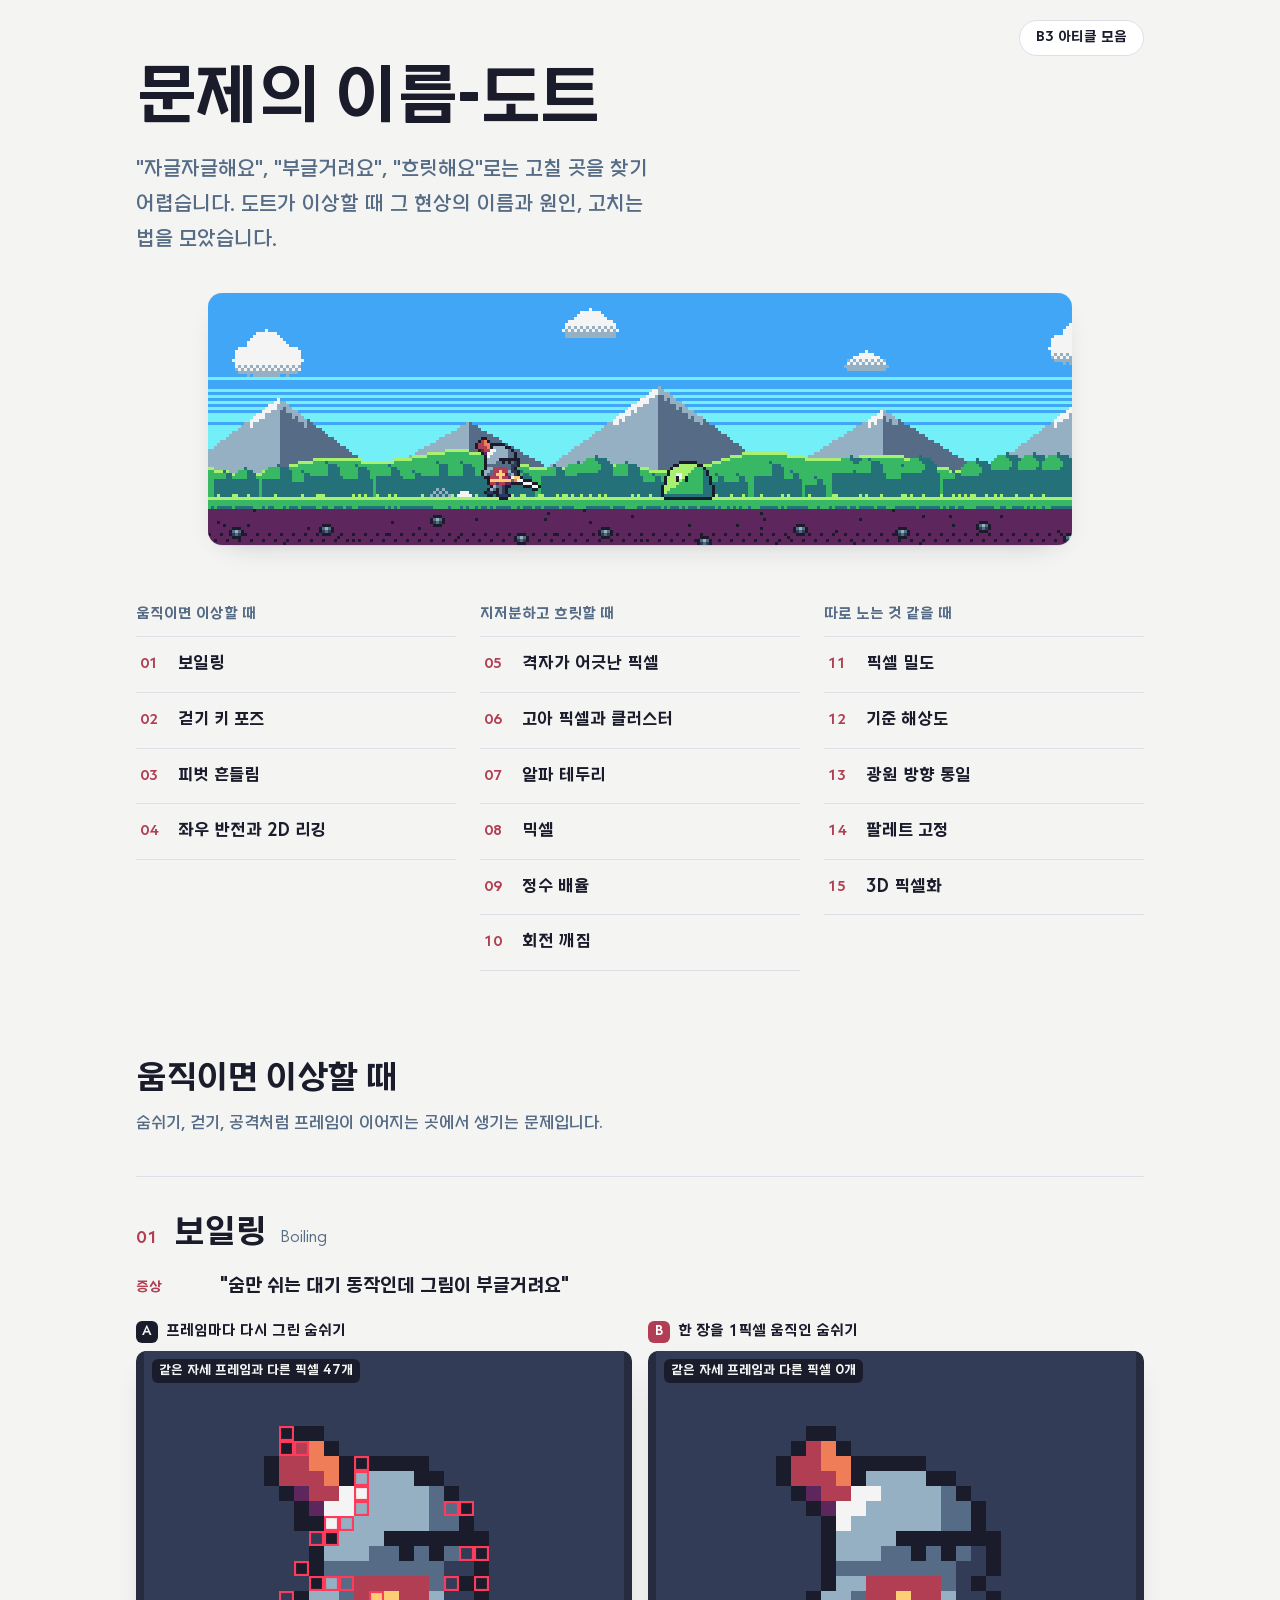
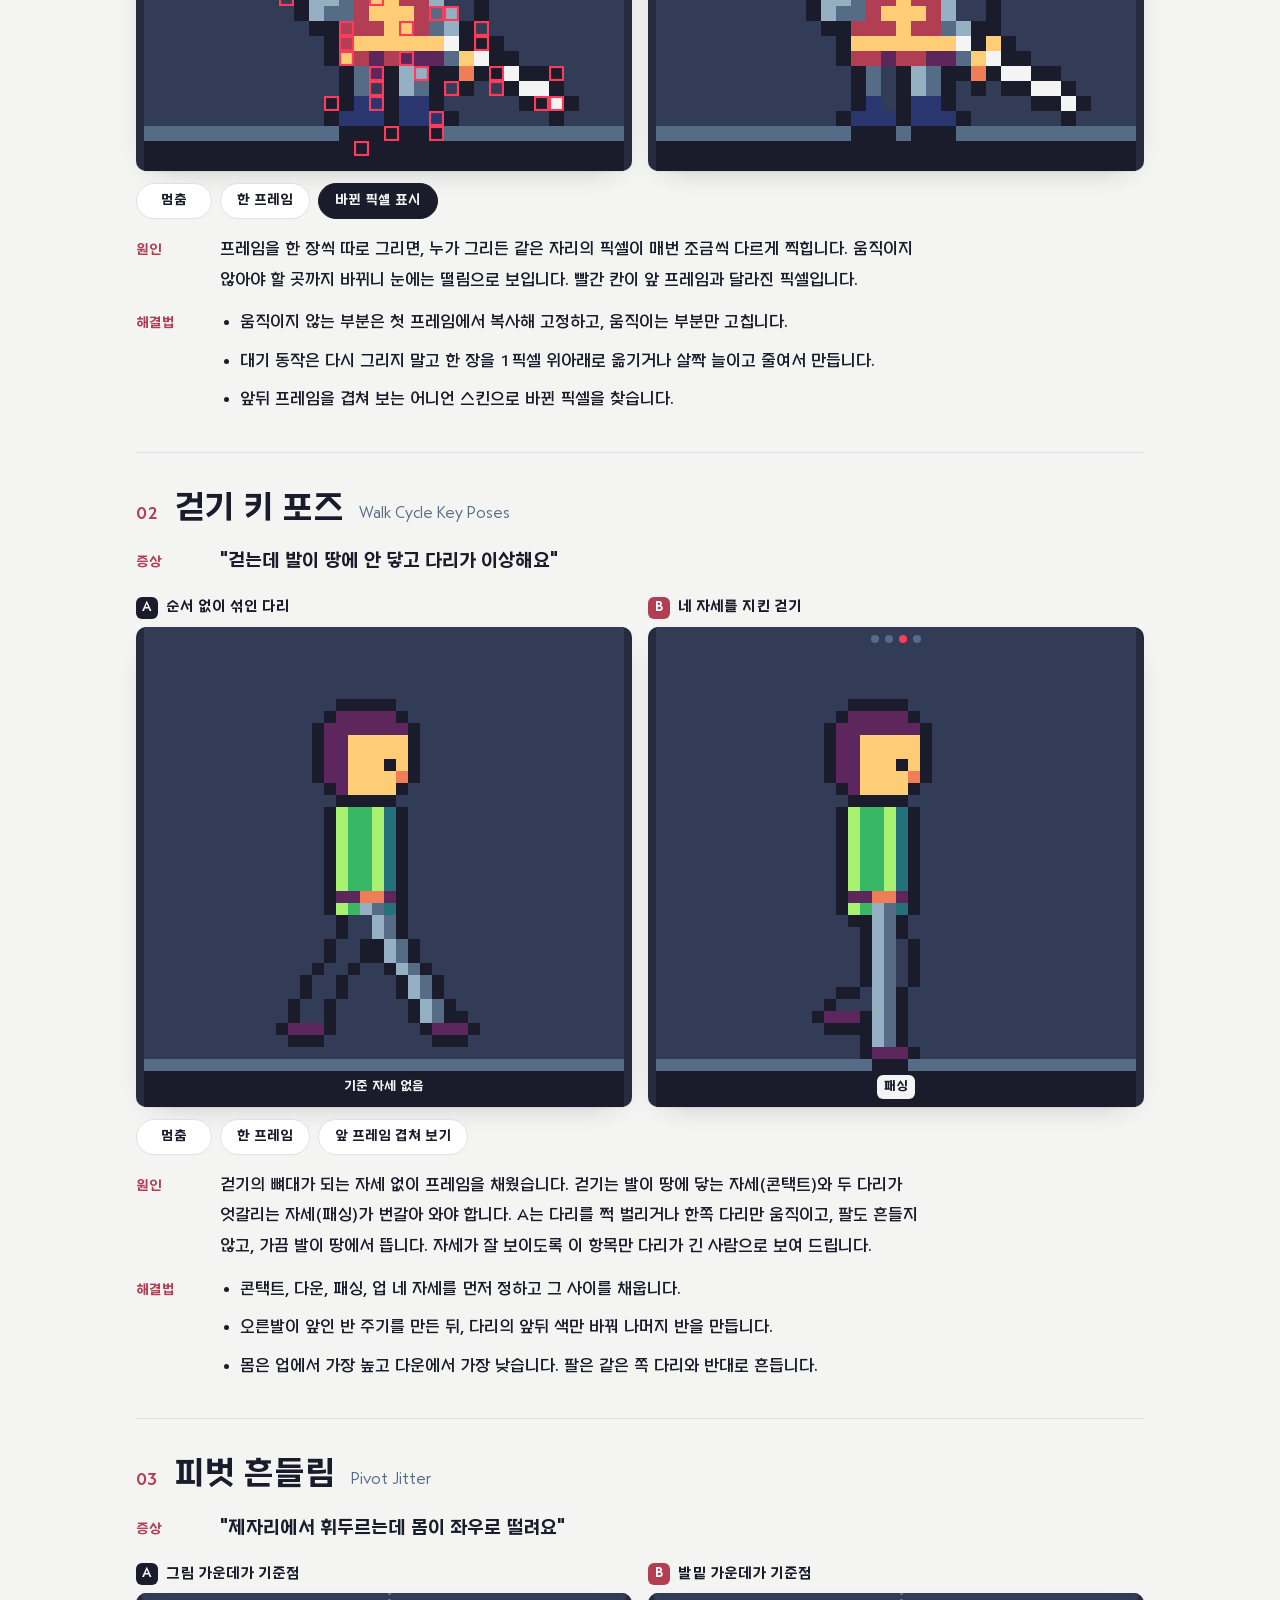
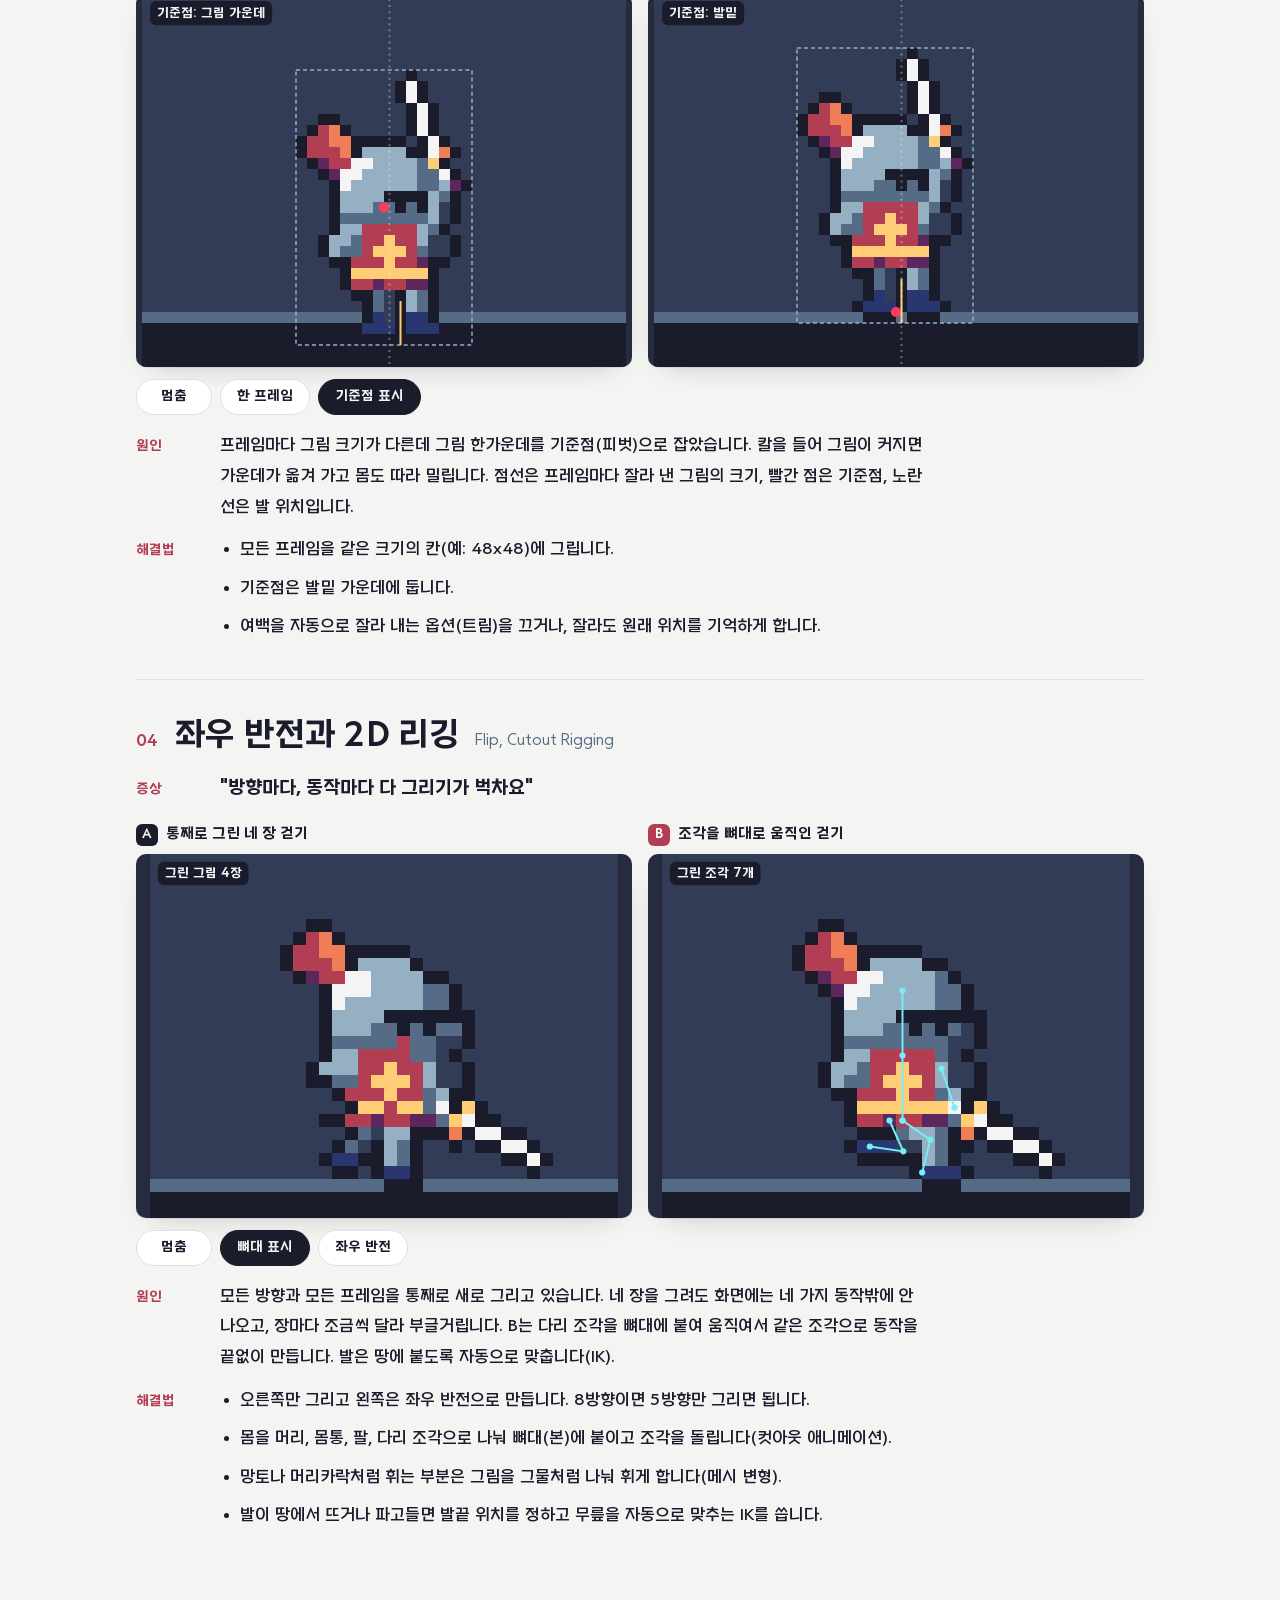
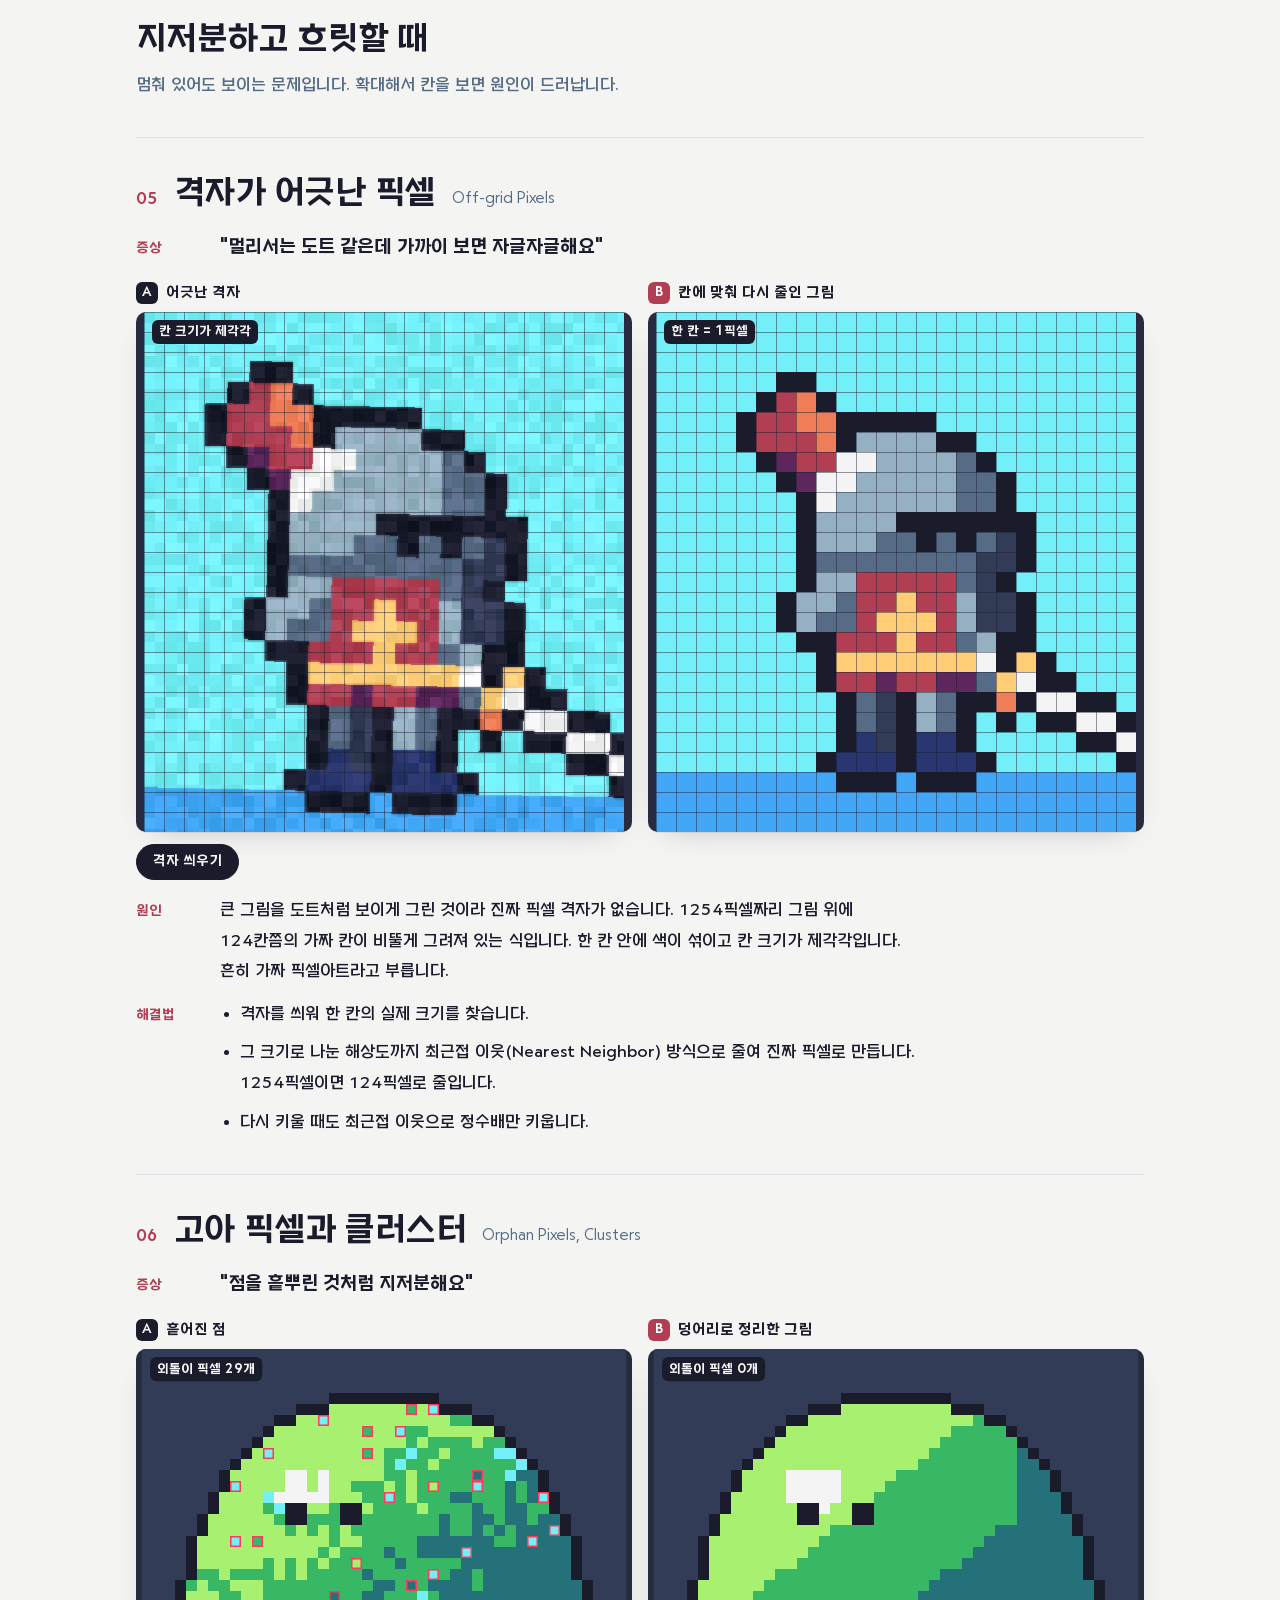
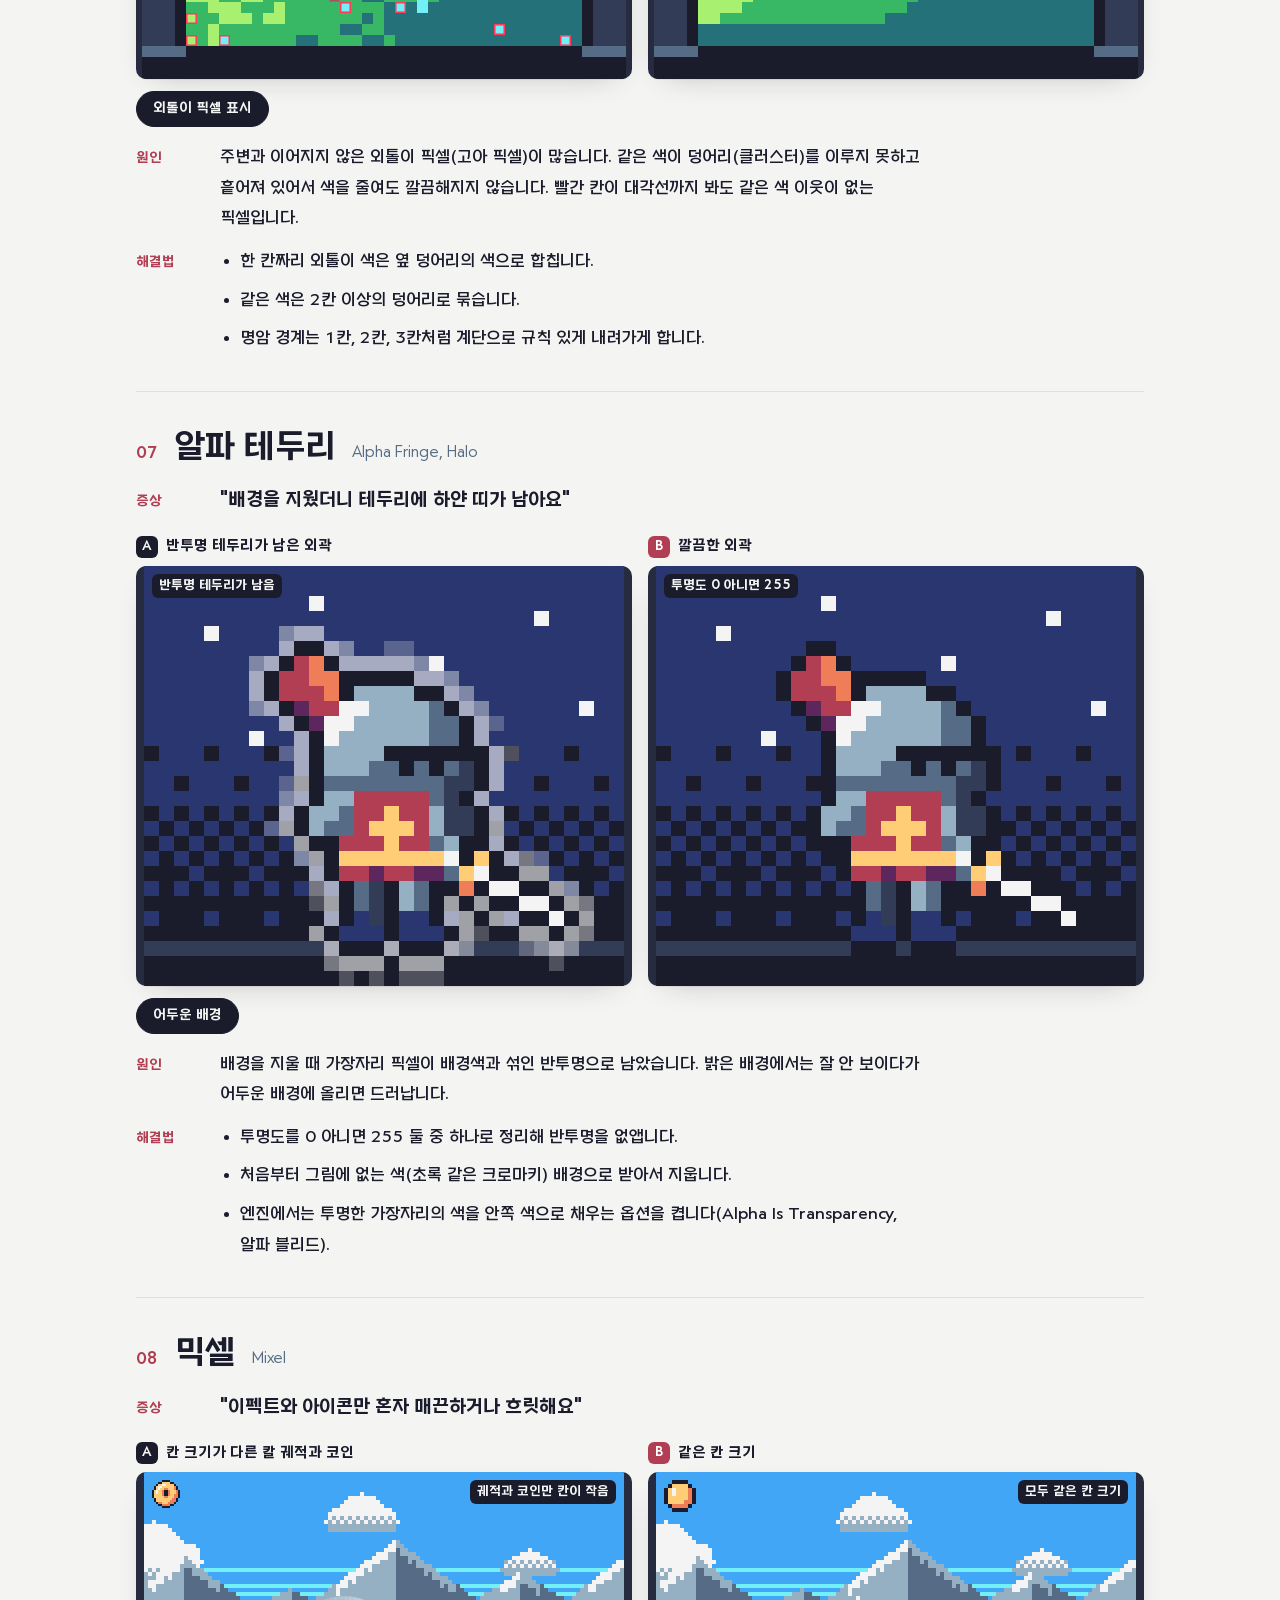
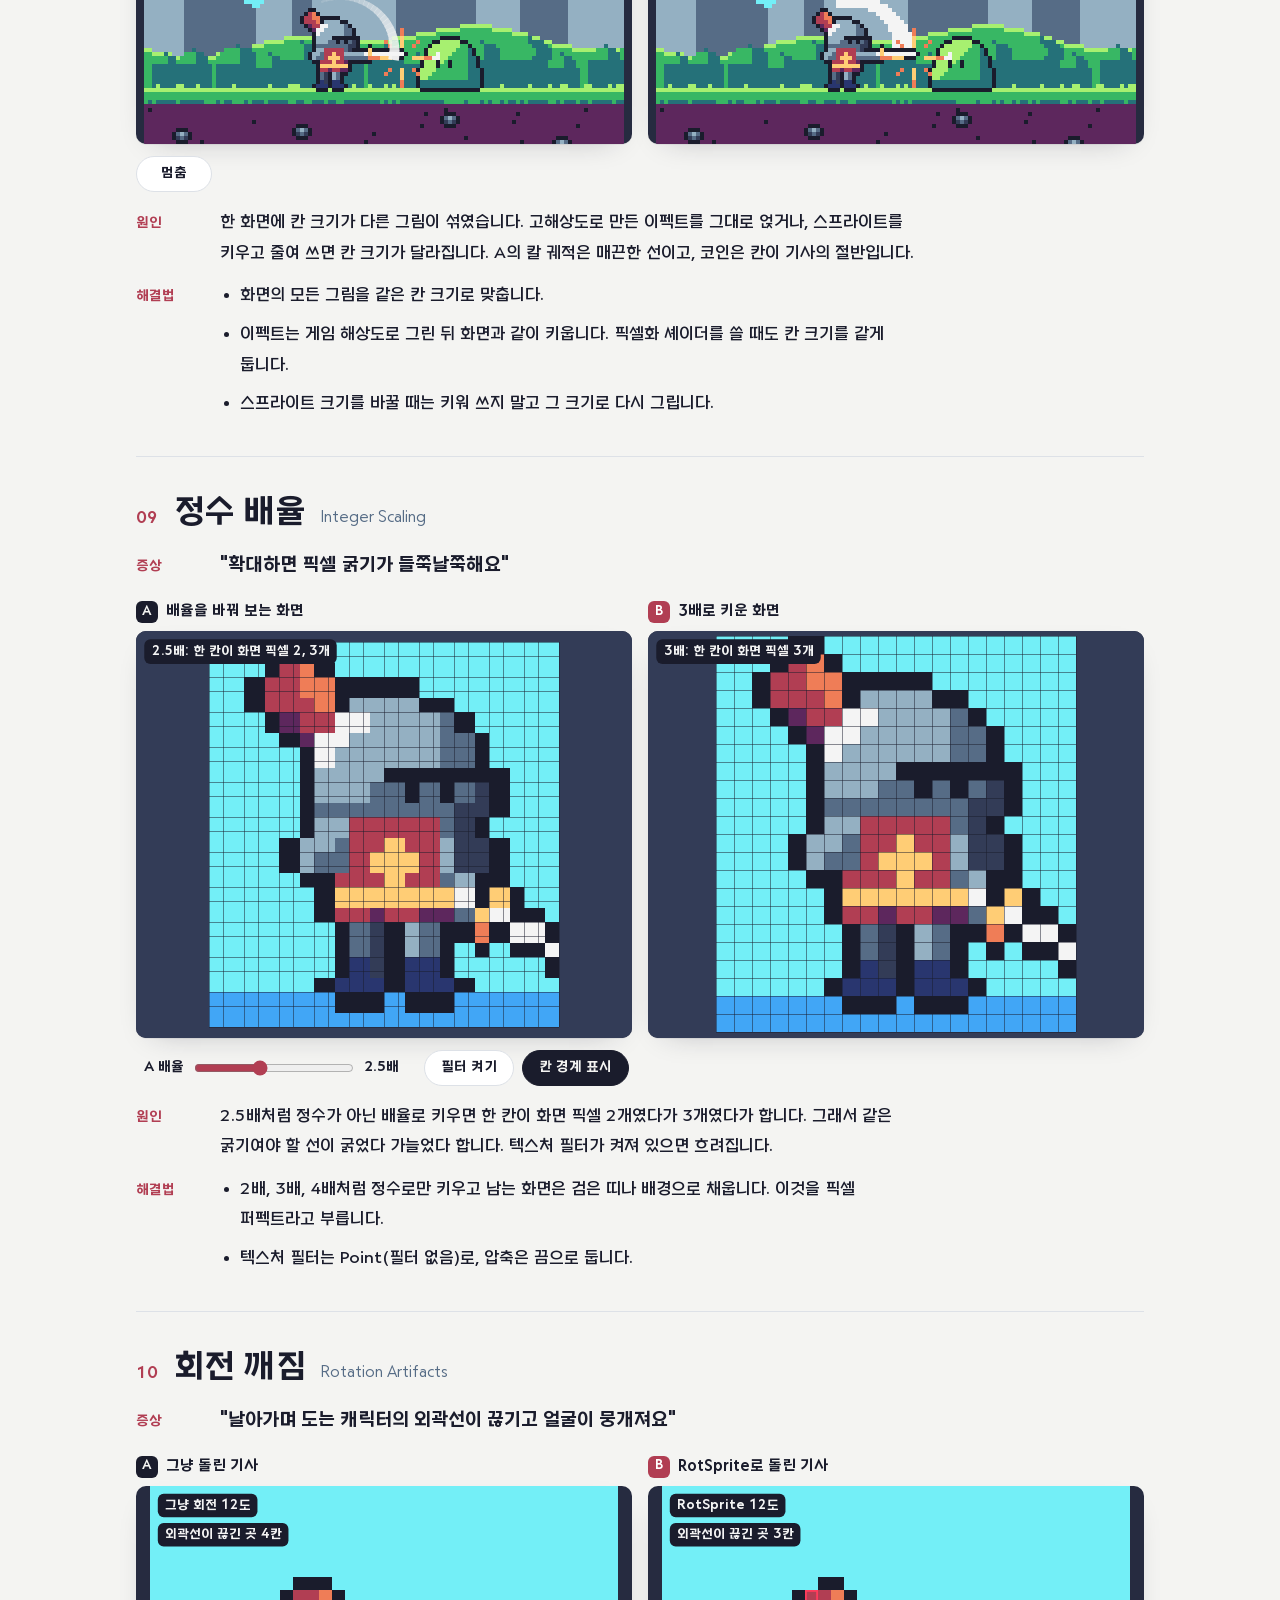
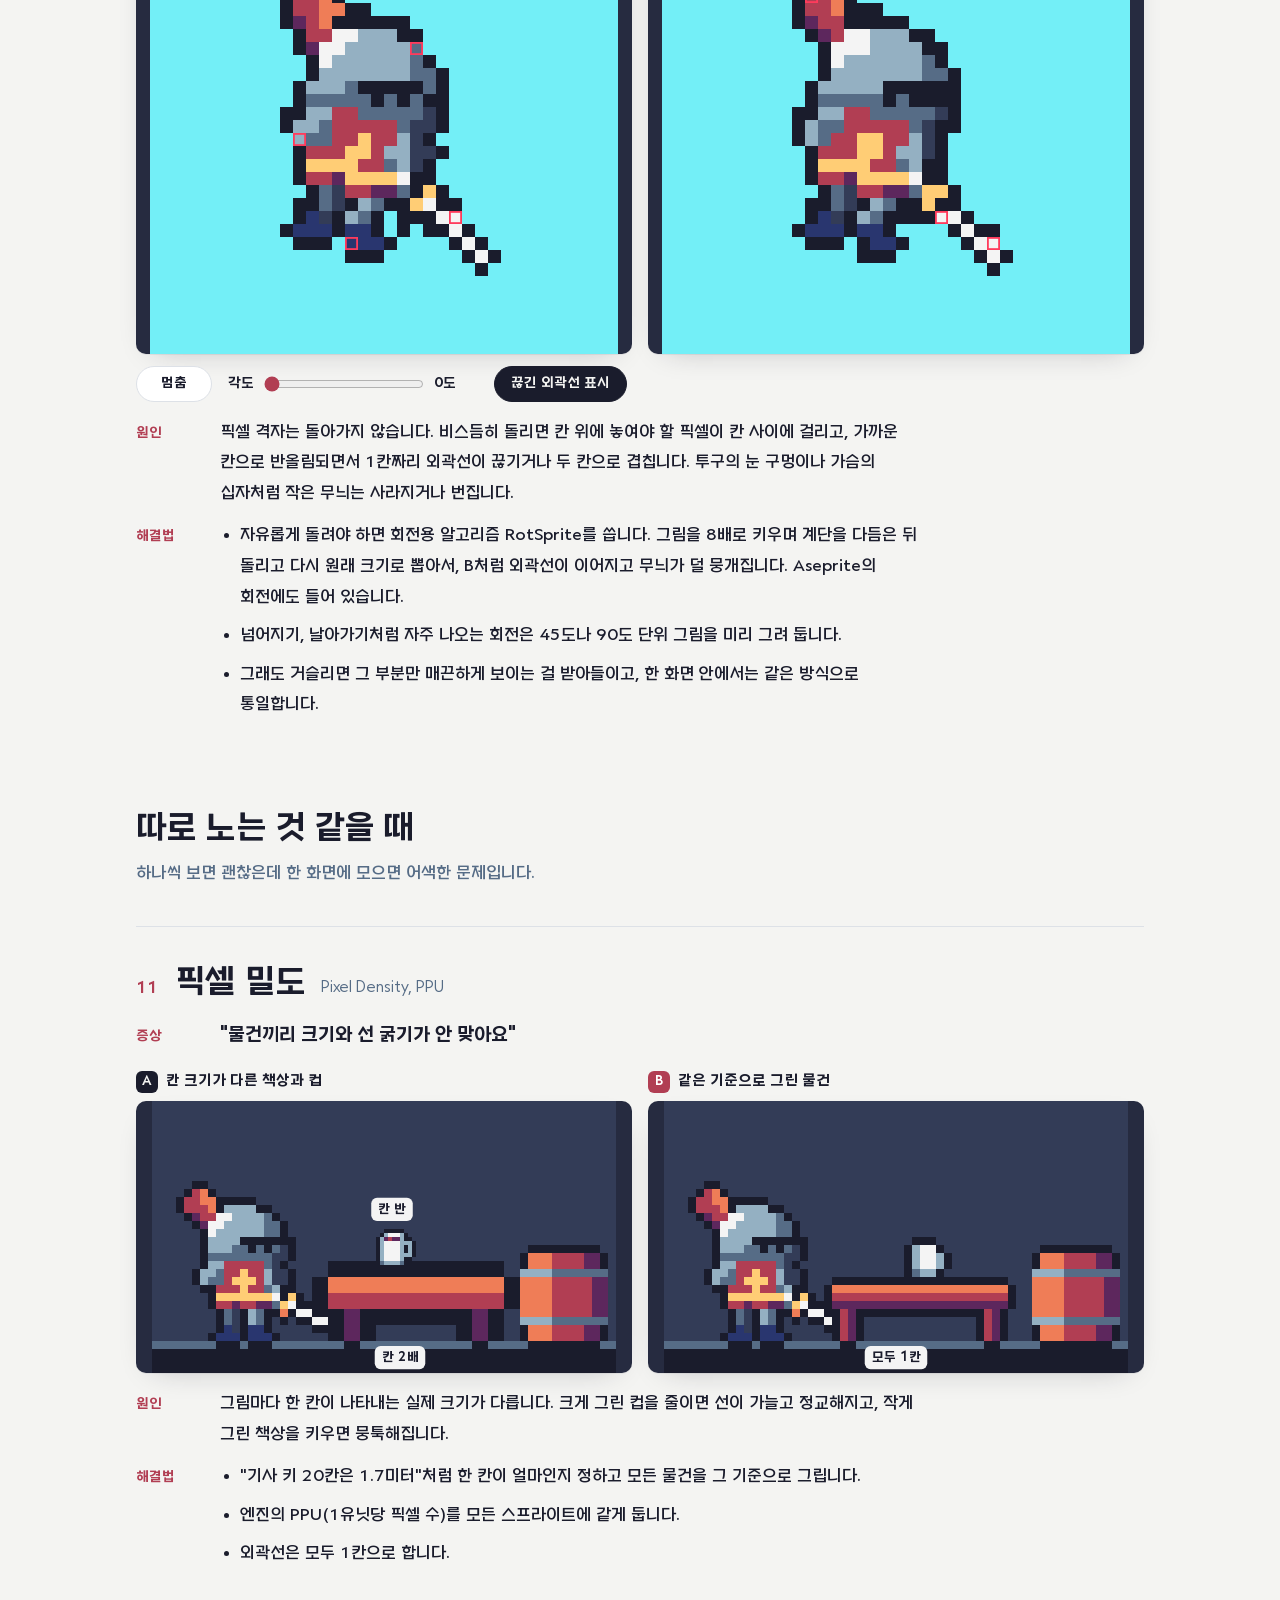
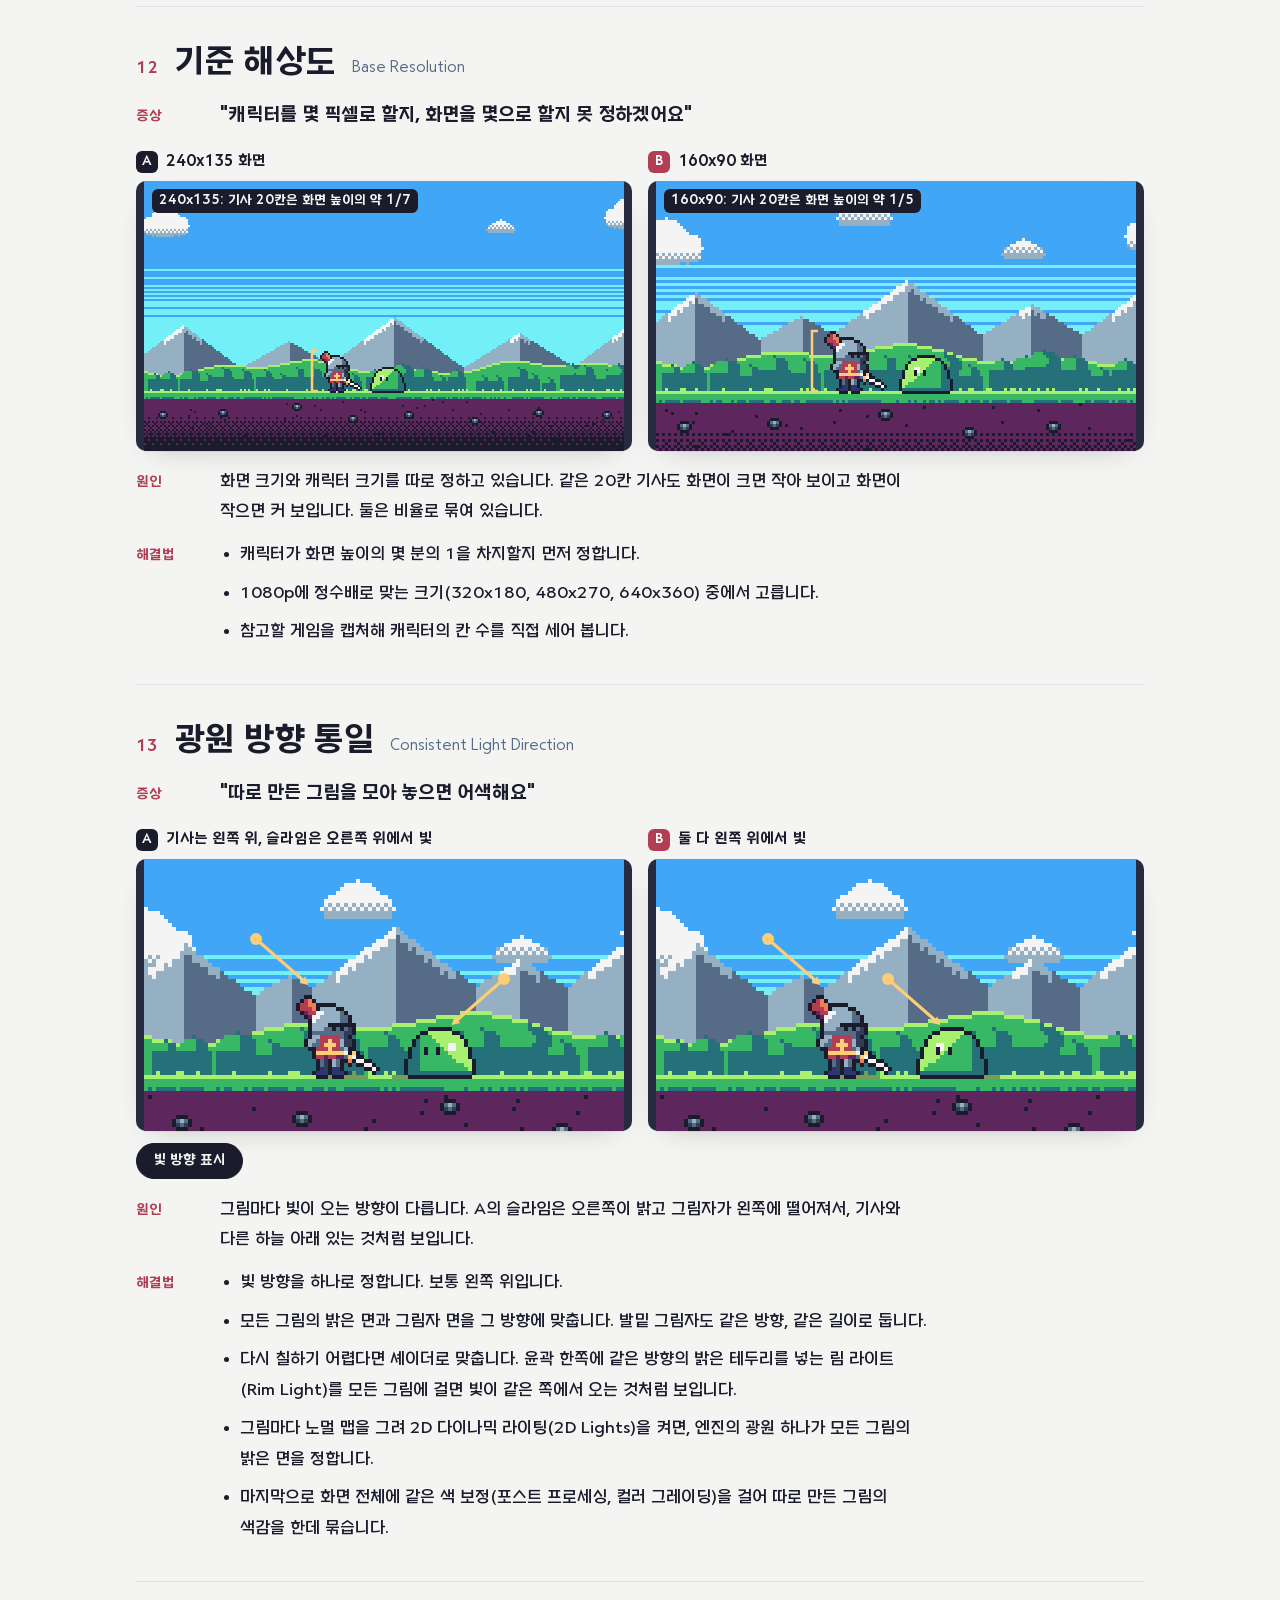
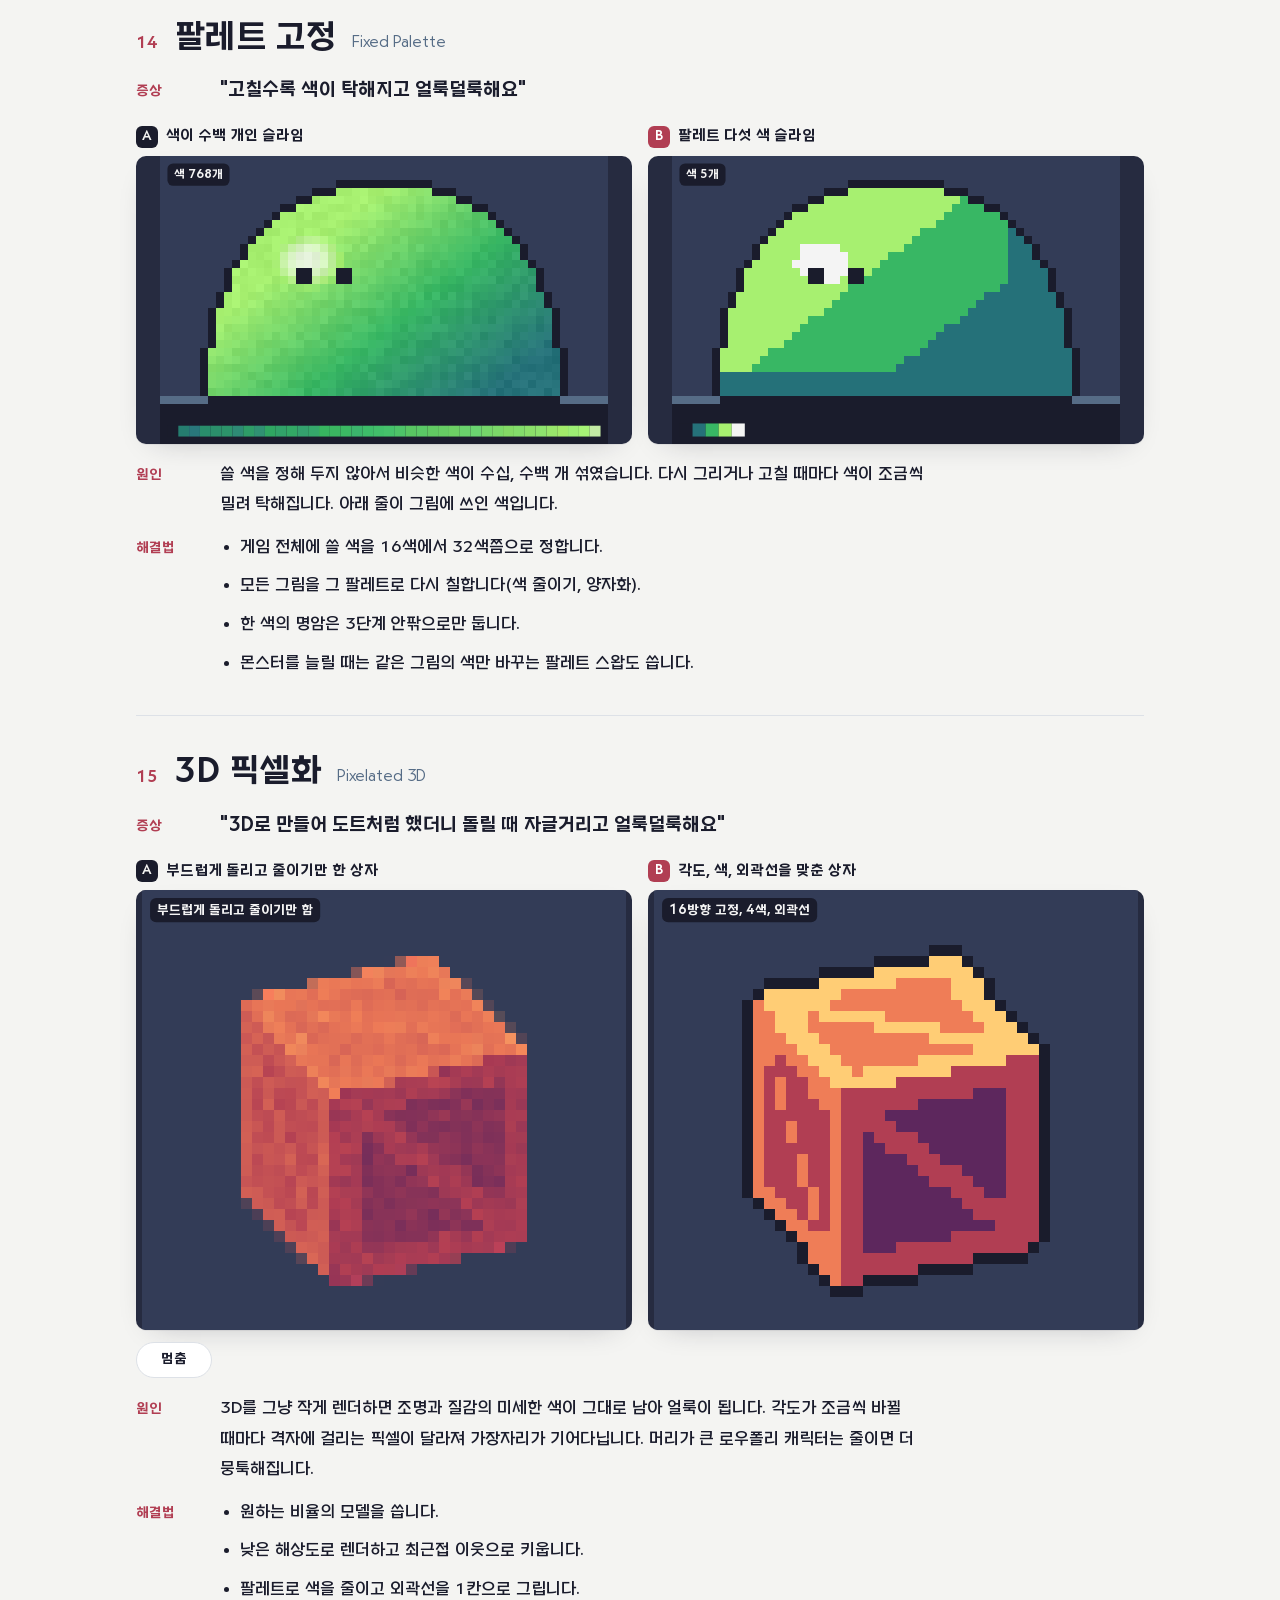
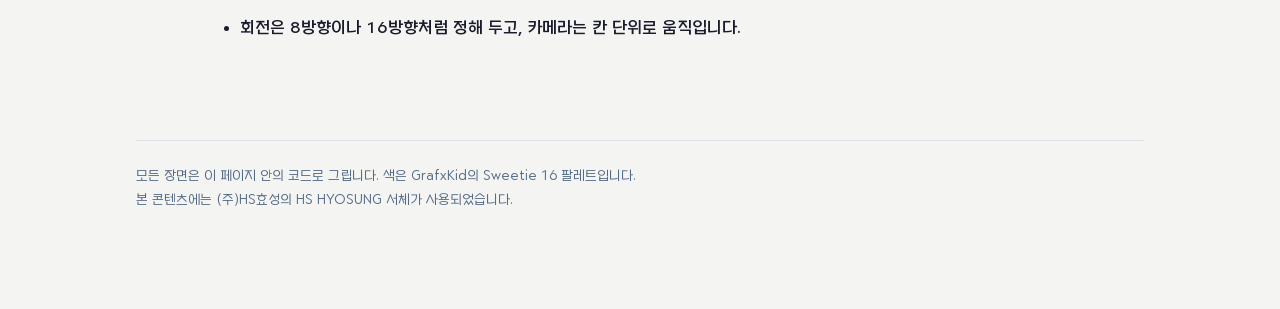
==== commit 42bf1f88: "도트 칼럼 제목을 문제의 이름-도트로 Co-Authored-By: Claude Opus 5.5 <noreply@anthropic.com>" ====
--- a/dot/index.html
+++ b/dot/index.html
@@ -1,6 +1,6 @@
 <!doctype html>
 <html lang="ko"><head><meta charset="utf-8"><meta name="viewport" content="width=device-width,initial-scale=1">
-<title>도트의 이름</title>
+<title>문제의 이름-도트</title>
 <meta name="description" content="자글자글, 부글부글, 흐릿함. 도트가 이상할 때 그 현상의 이름과 원인, 고치는 법을 같은 기사와 슬라임으로 비교합니다.">
 <link rel="preload" href="../fonts/HSHyosung-Bold.woff2" as="font" type="font/woff2" crossorigin>
 <link rel="preload" href="../fonts/HSHyosung-Medium.woff2" as="font" type="font/woff2" crossorigin>
@@ -131,7 +131,7 @@
 <a class="hub-link" href="../">B3 아티클 모음</a>
 
 <header class="top">
- <h1>도트의 이름</h1>
+ <h1>문제의 이름-도트</h1>
  <p class="lede">"자글자글해요", "부글거려요", "흐릿해요"로는 고칠 곳을 찾기 어렵습니다. 도트가 이상할 때 그 현상의 이름과 원인, 고치는 법을 모았습니다.</p>
  <div class="frame hero-frame"><canvas class="hero-cv" data-demo="hero" role="img" aria-label="기사가 달려와 슬라임을 베고 지나가는 장면"></canvas></div>
 </header>
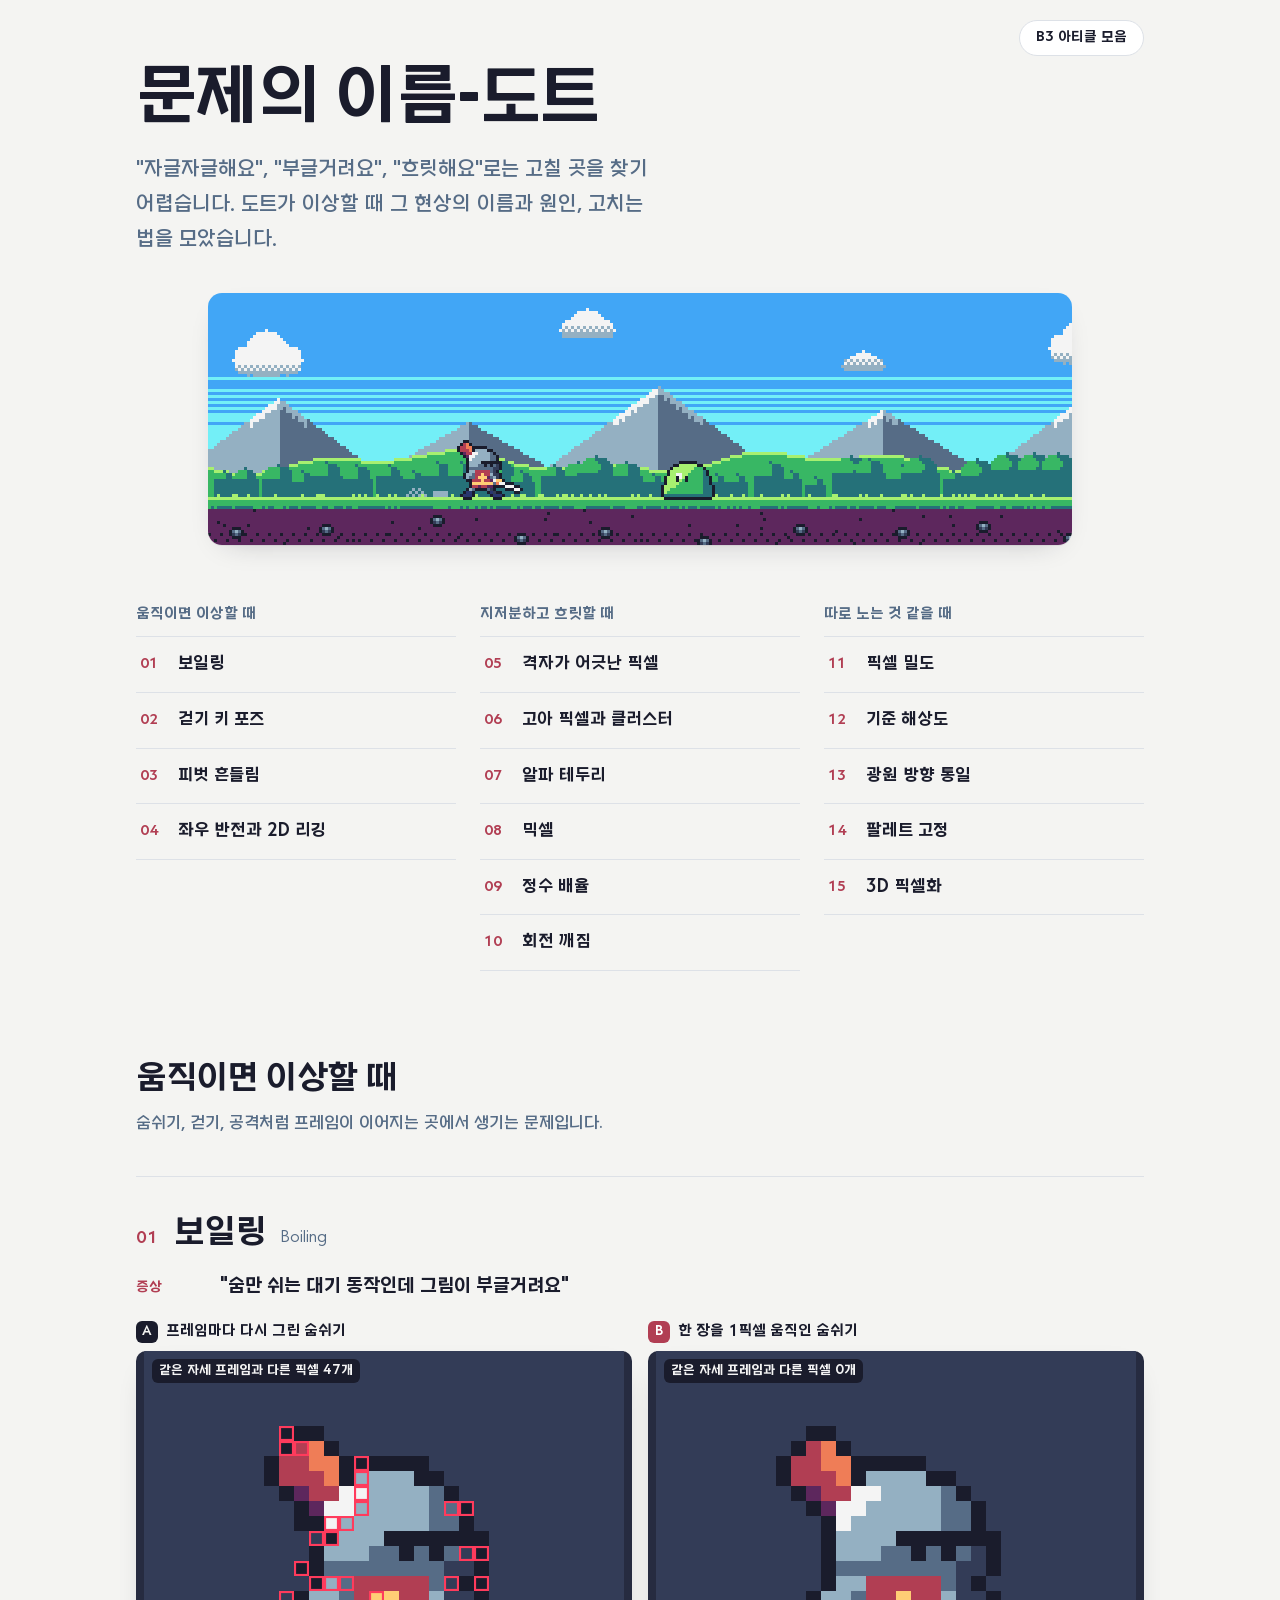
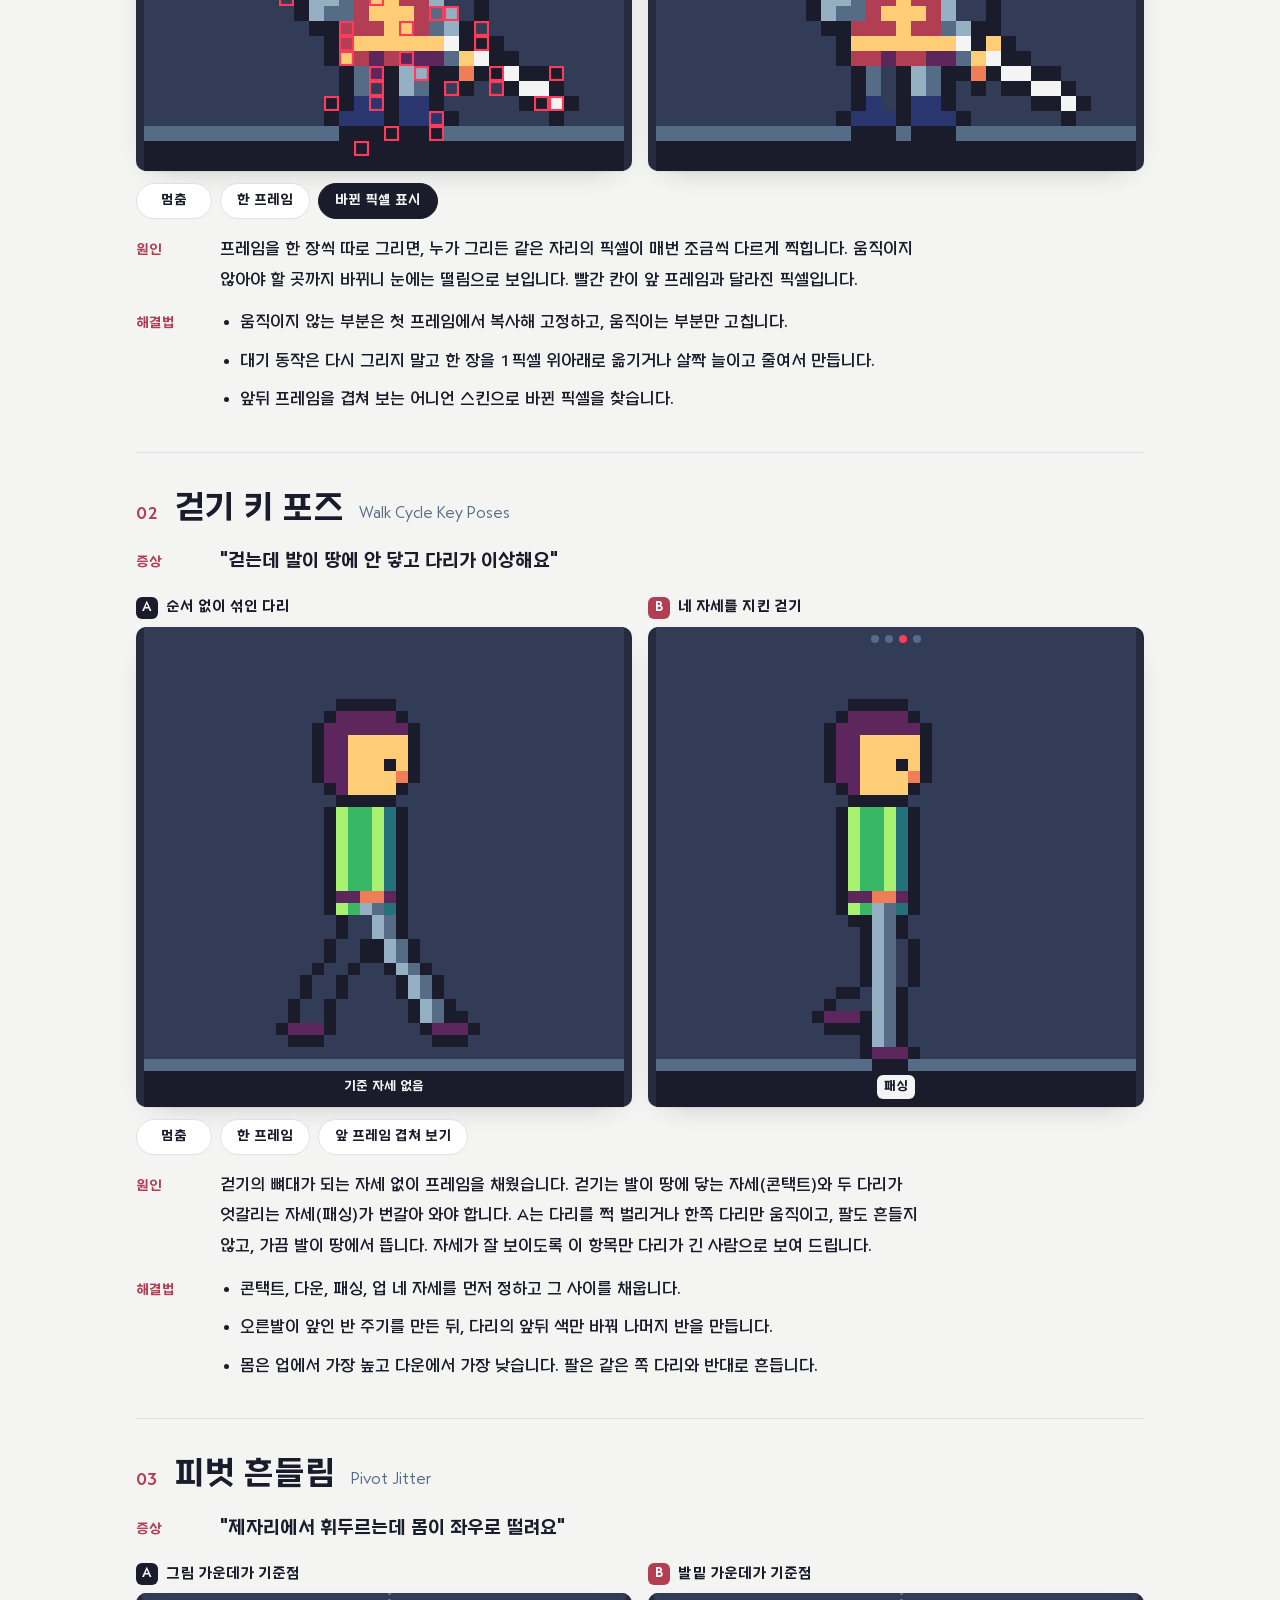
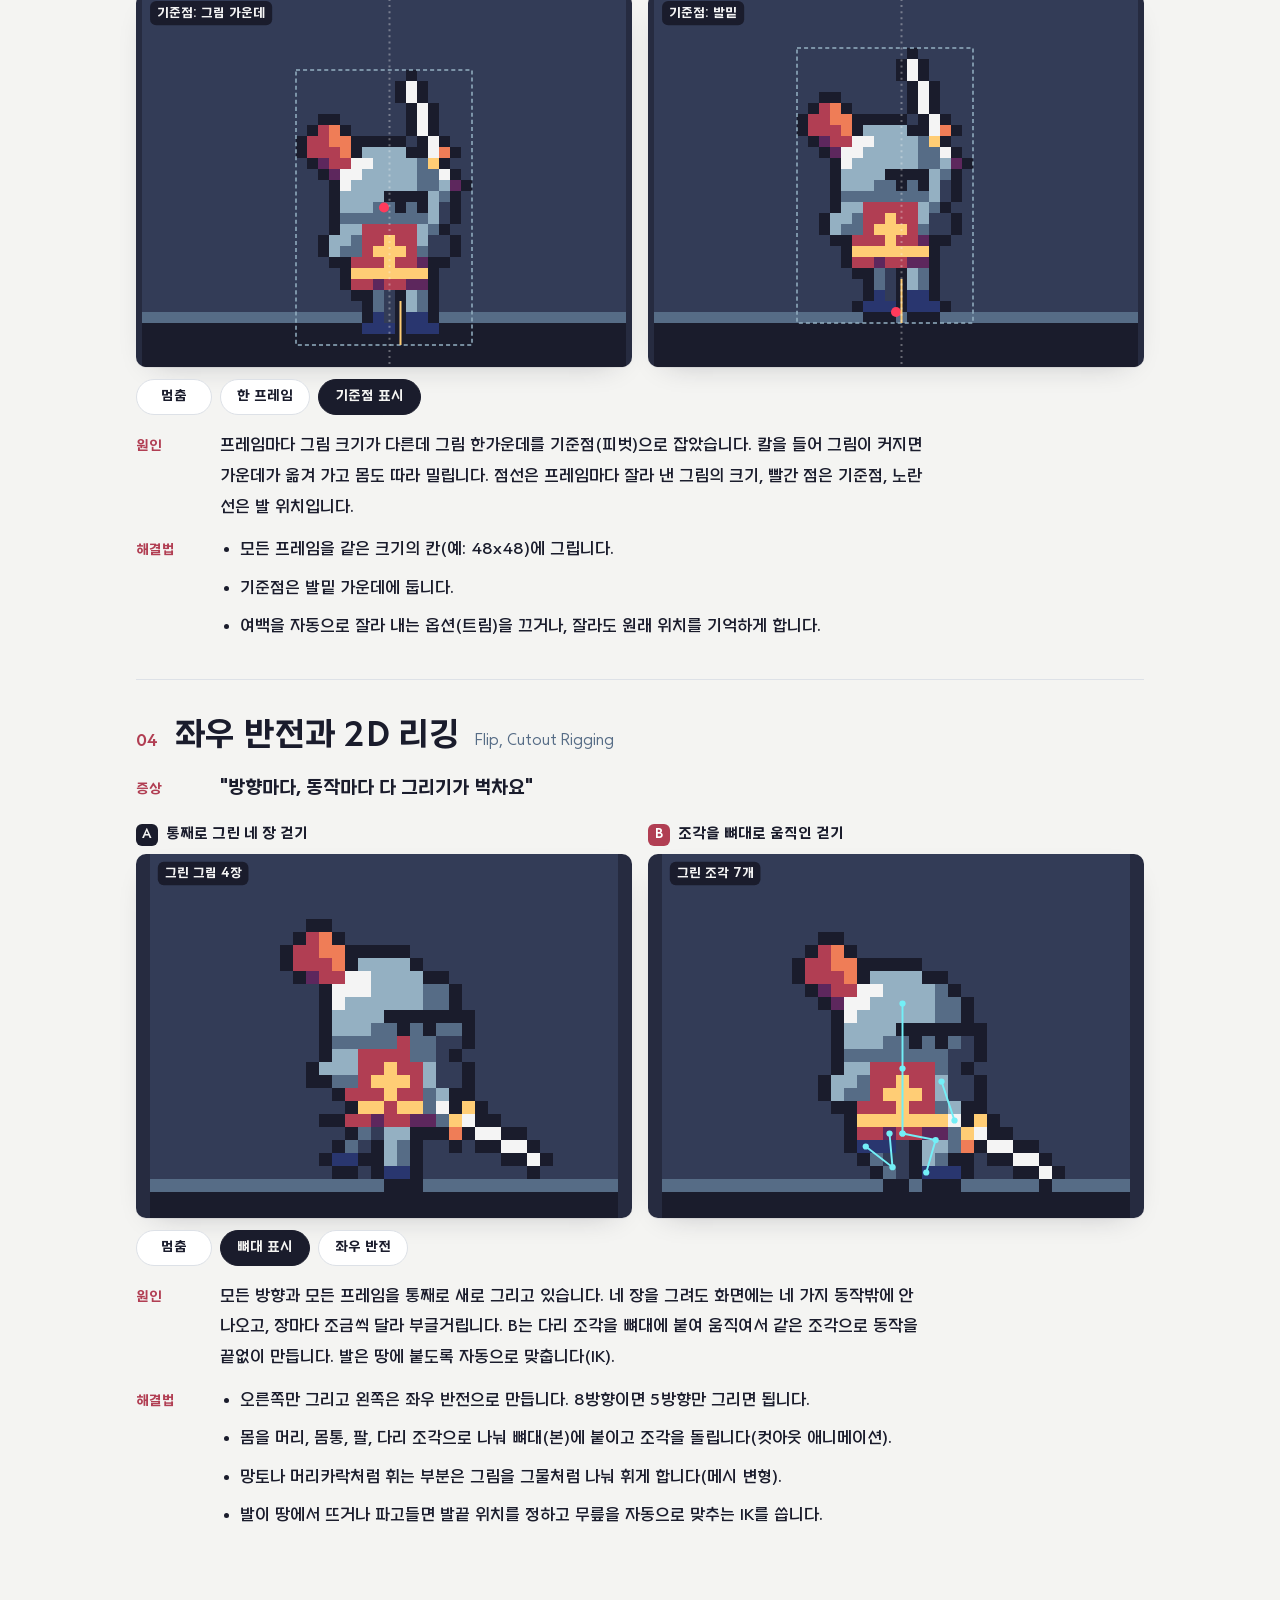
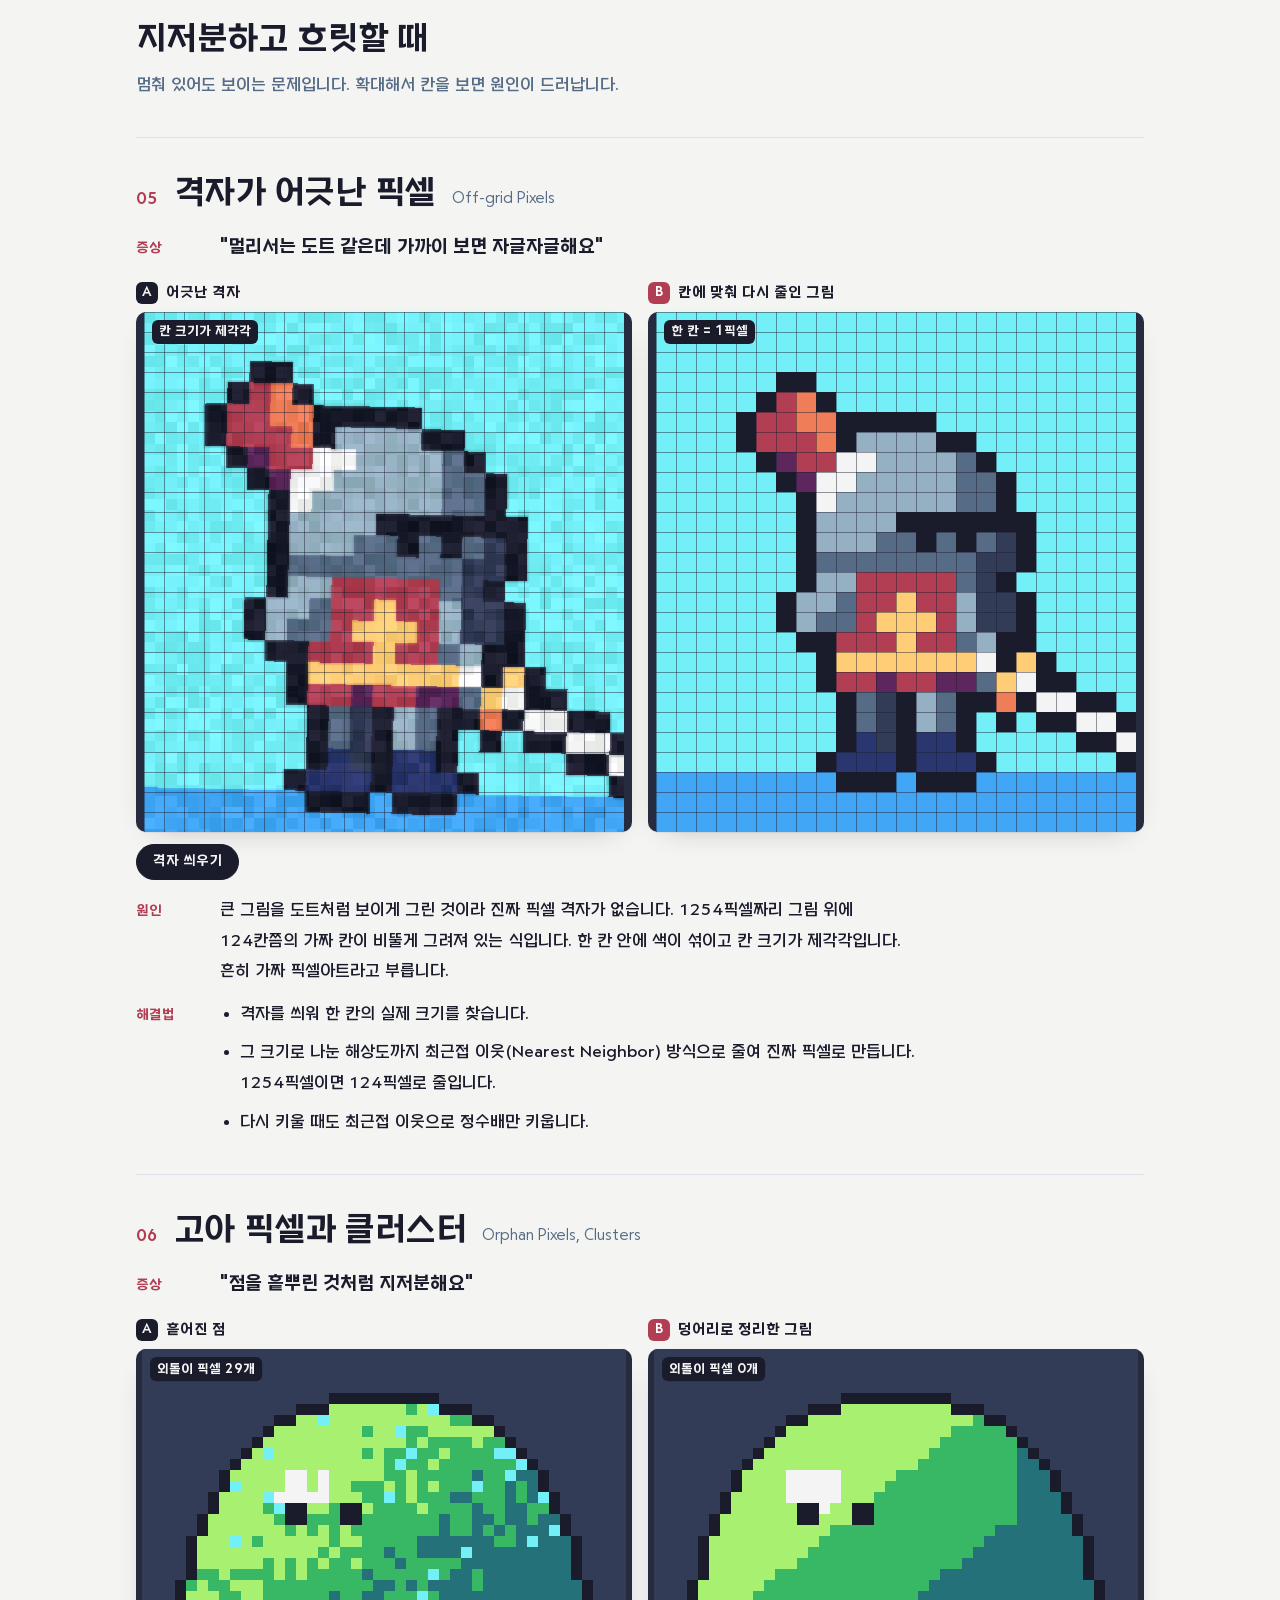
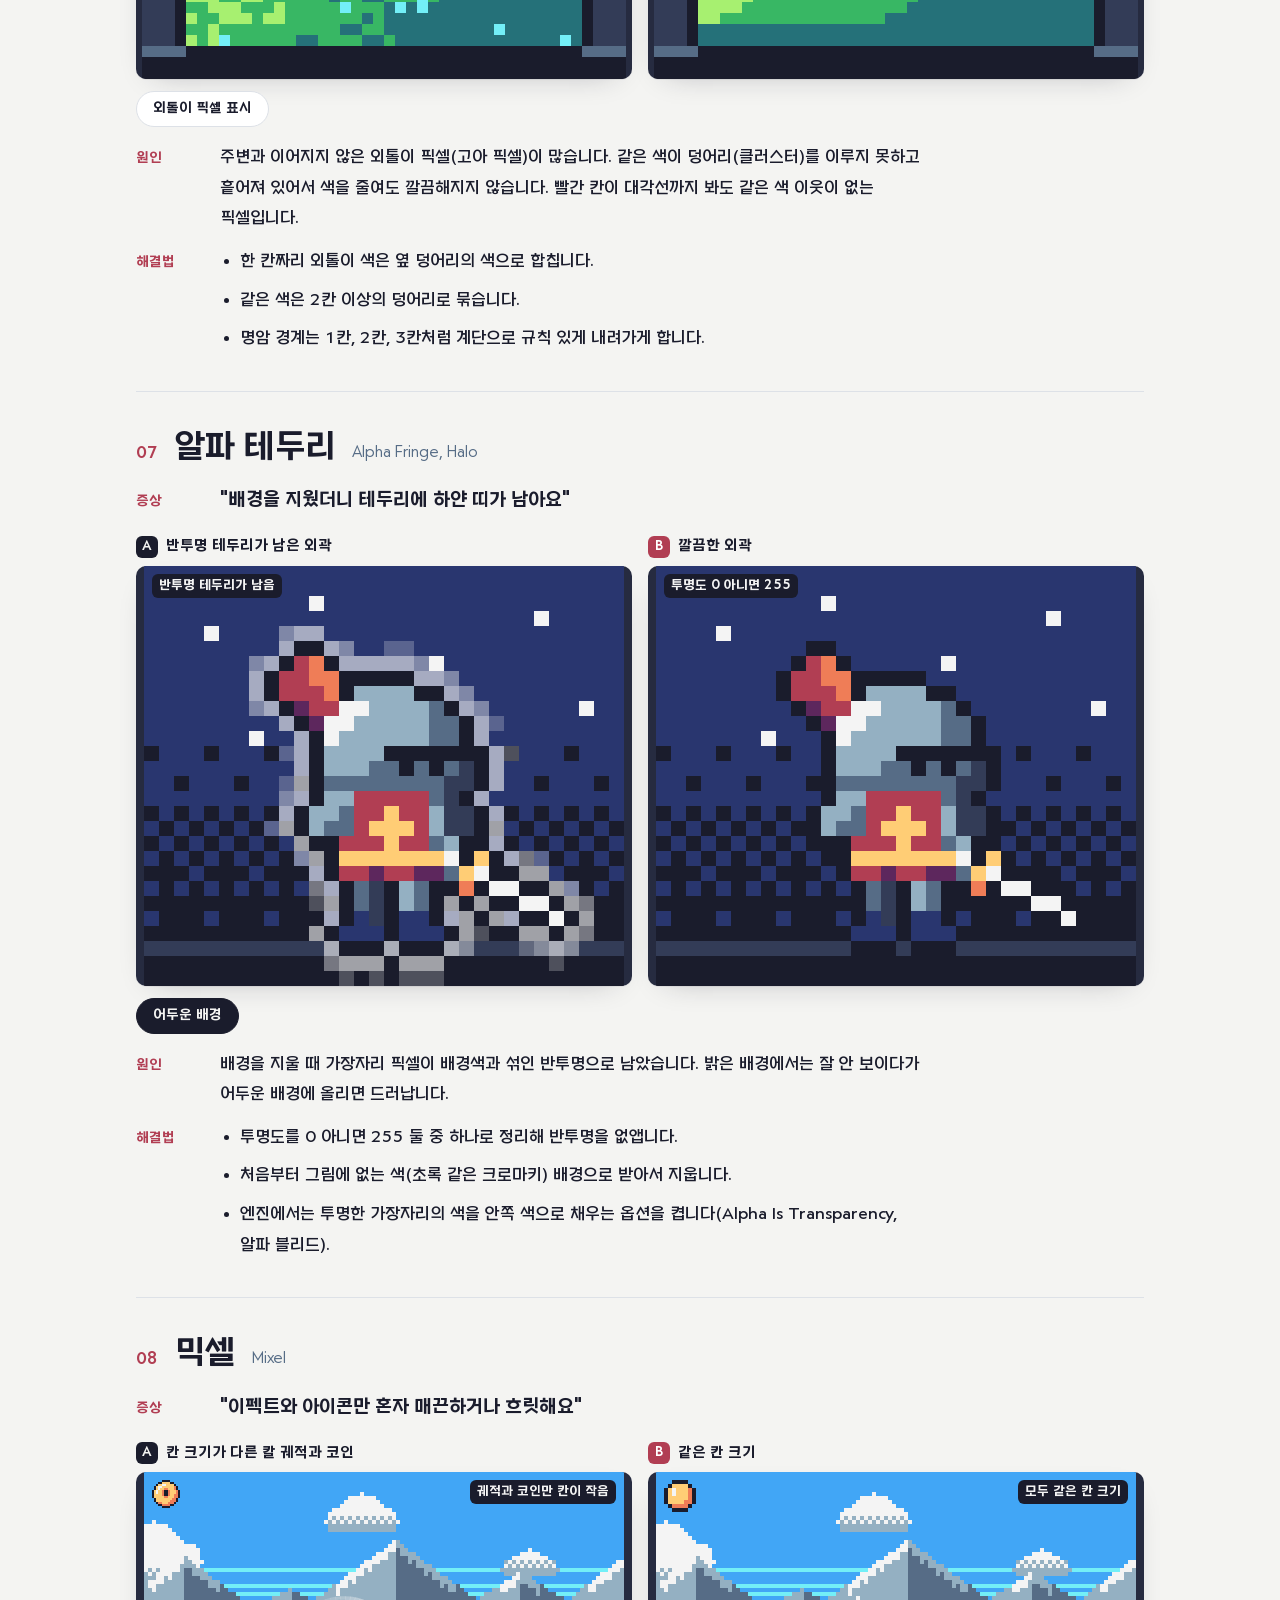
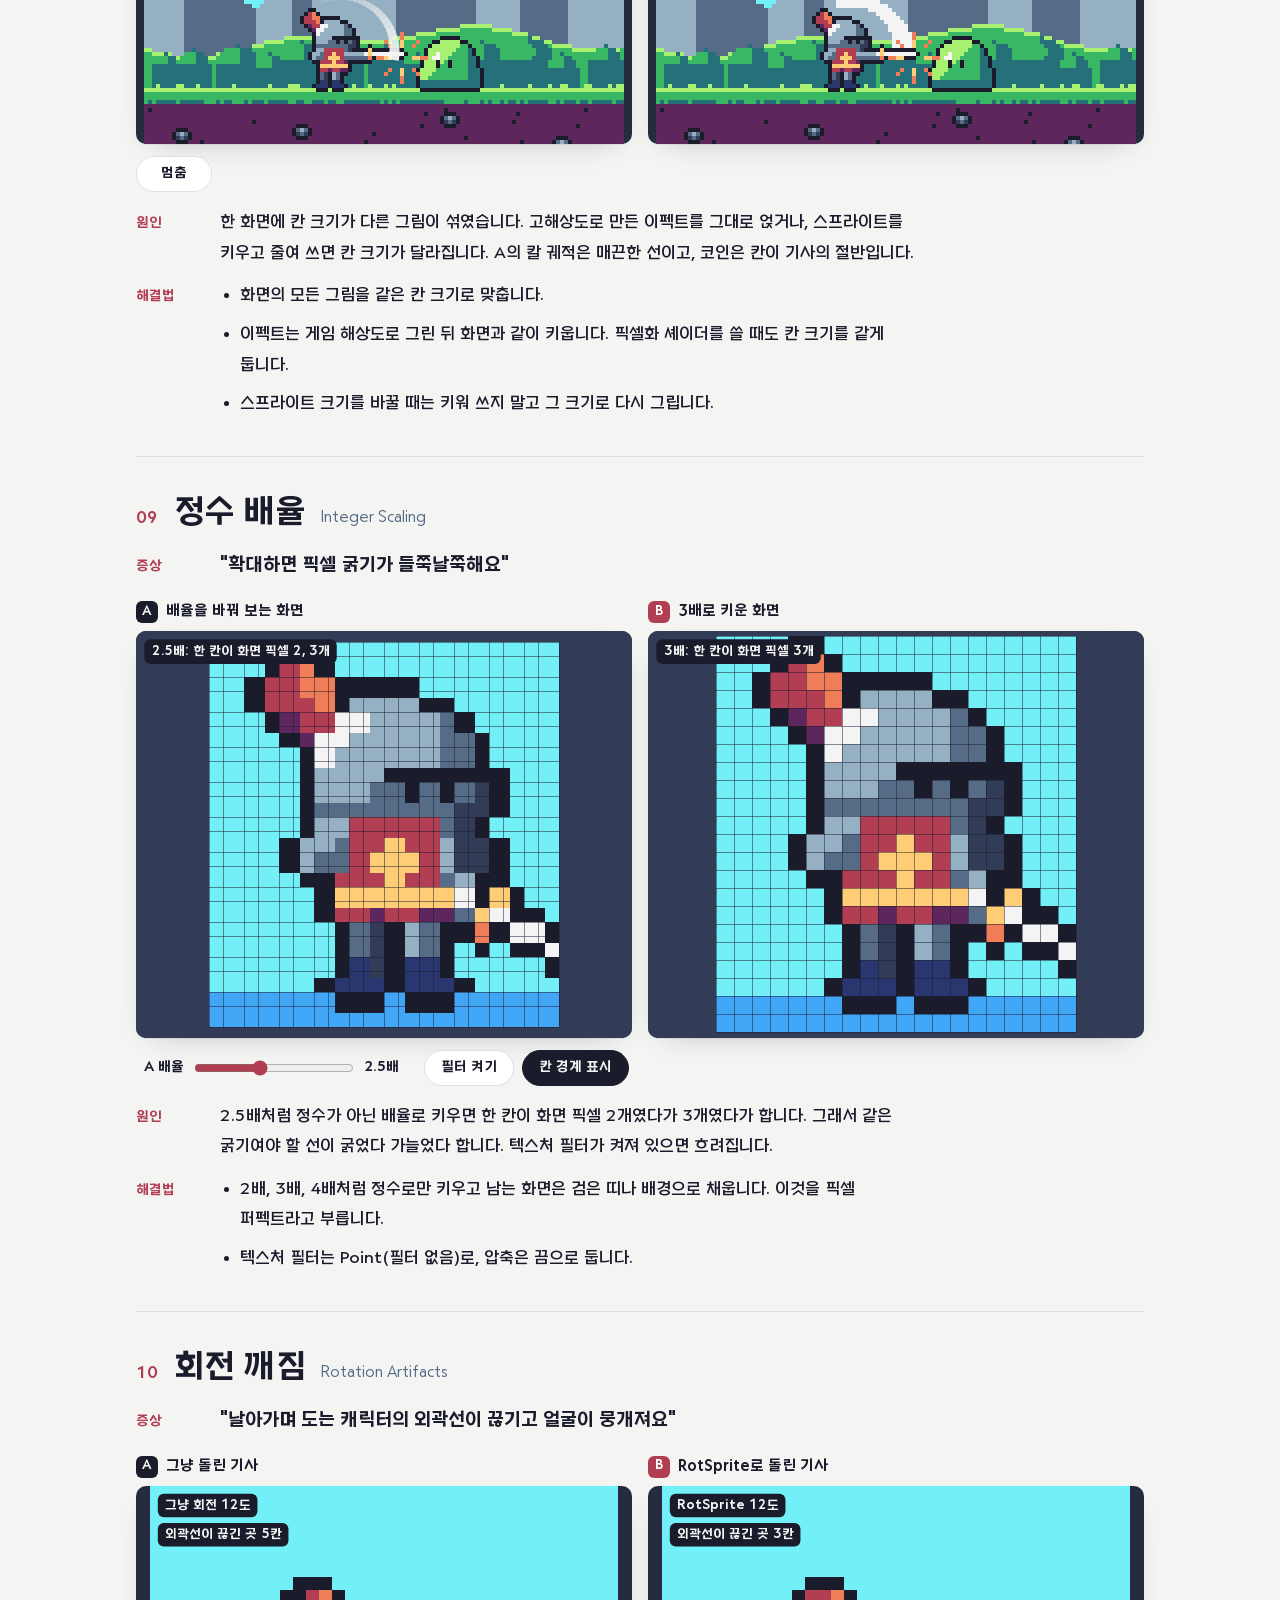
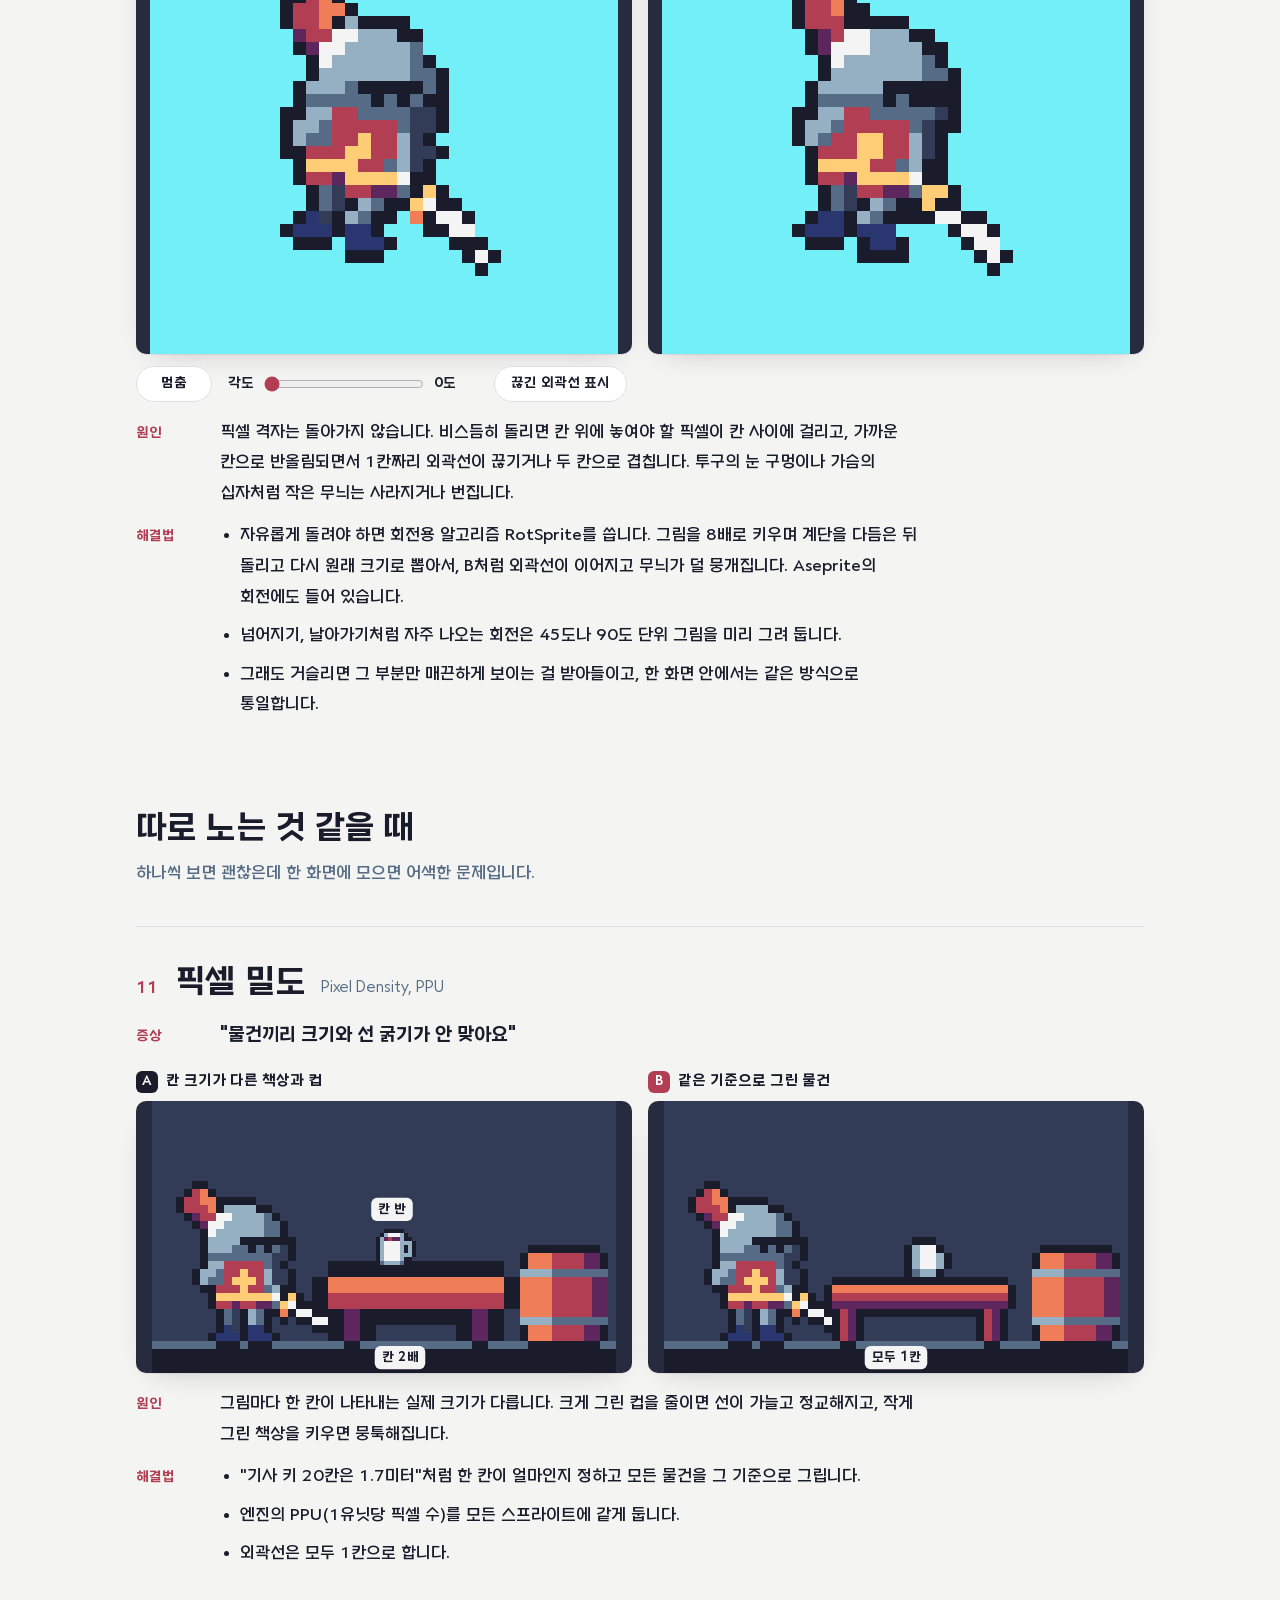
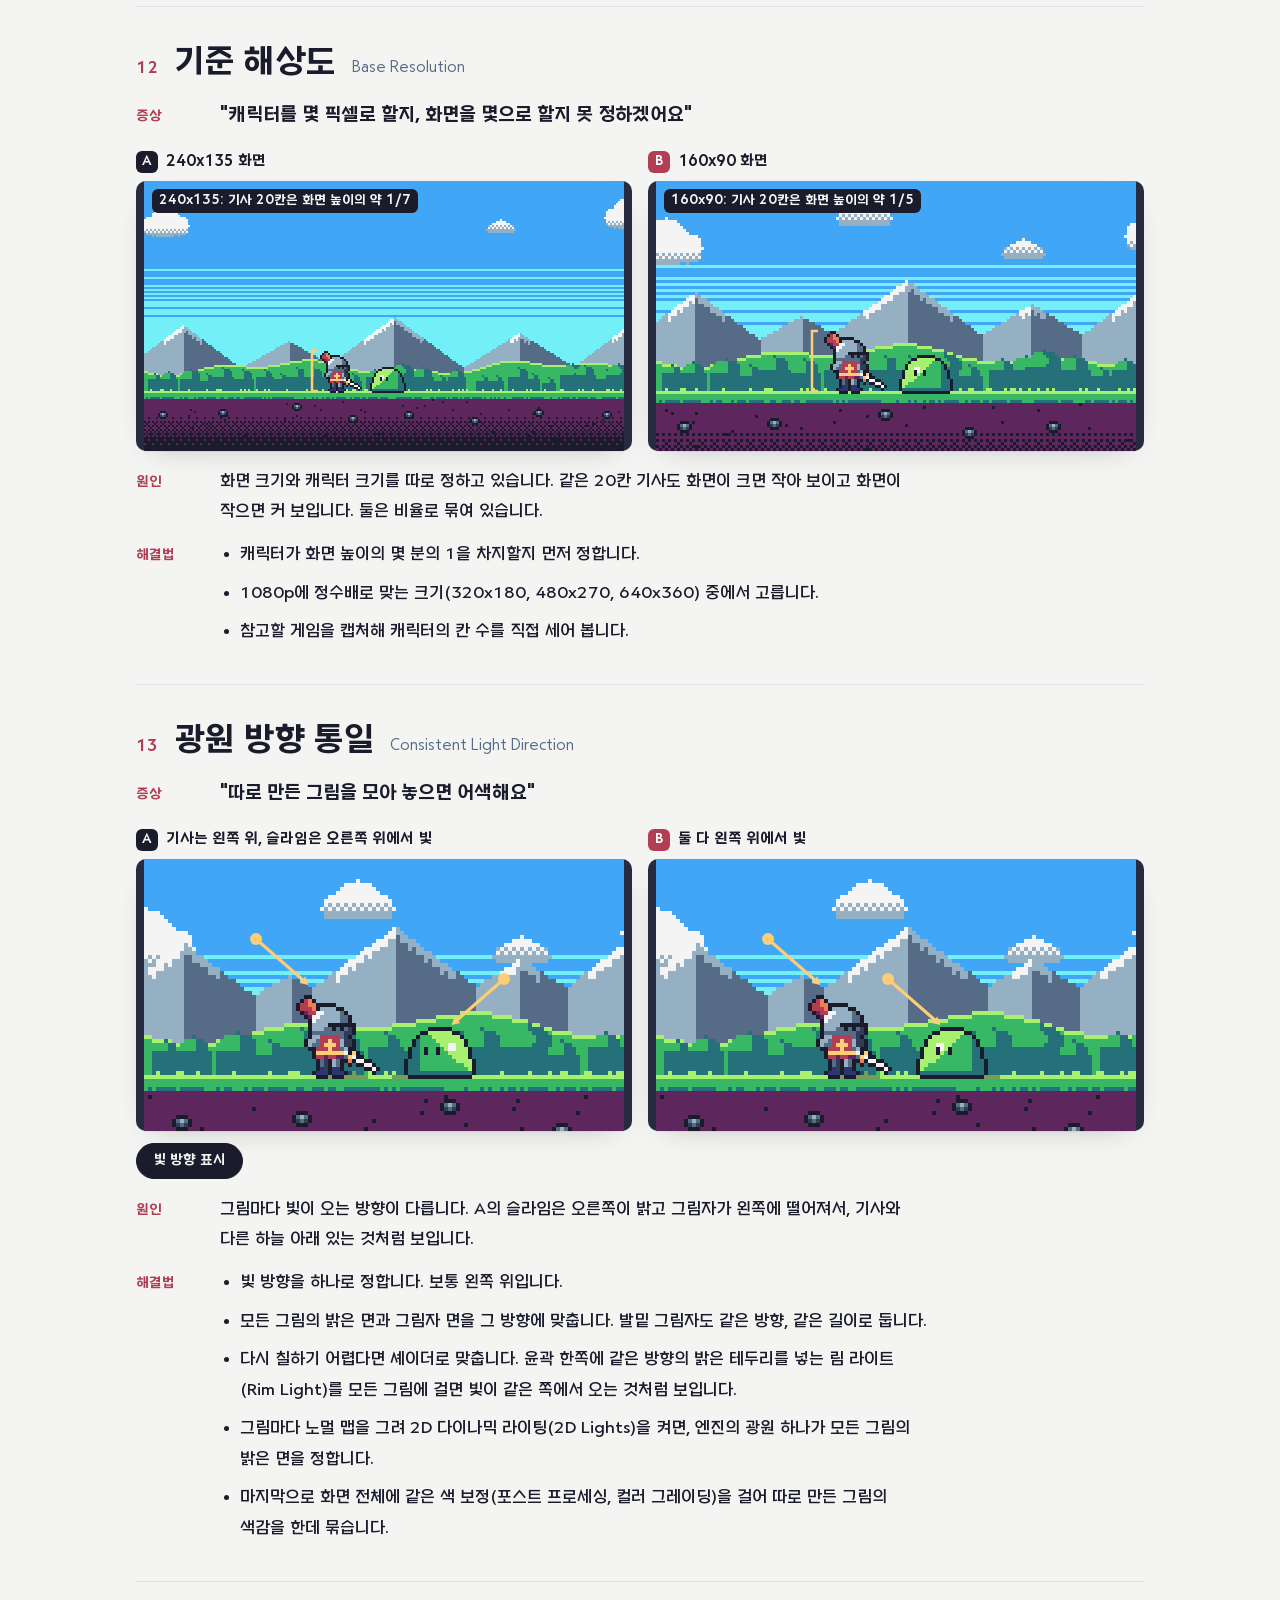
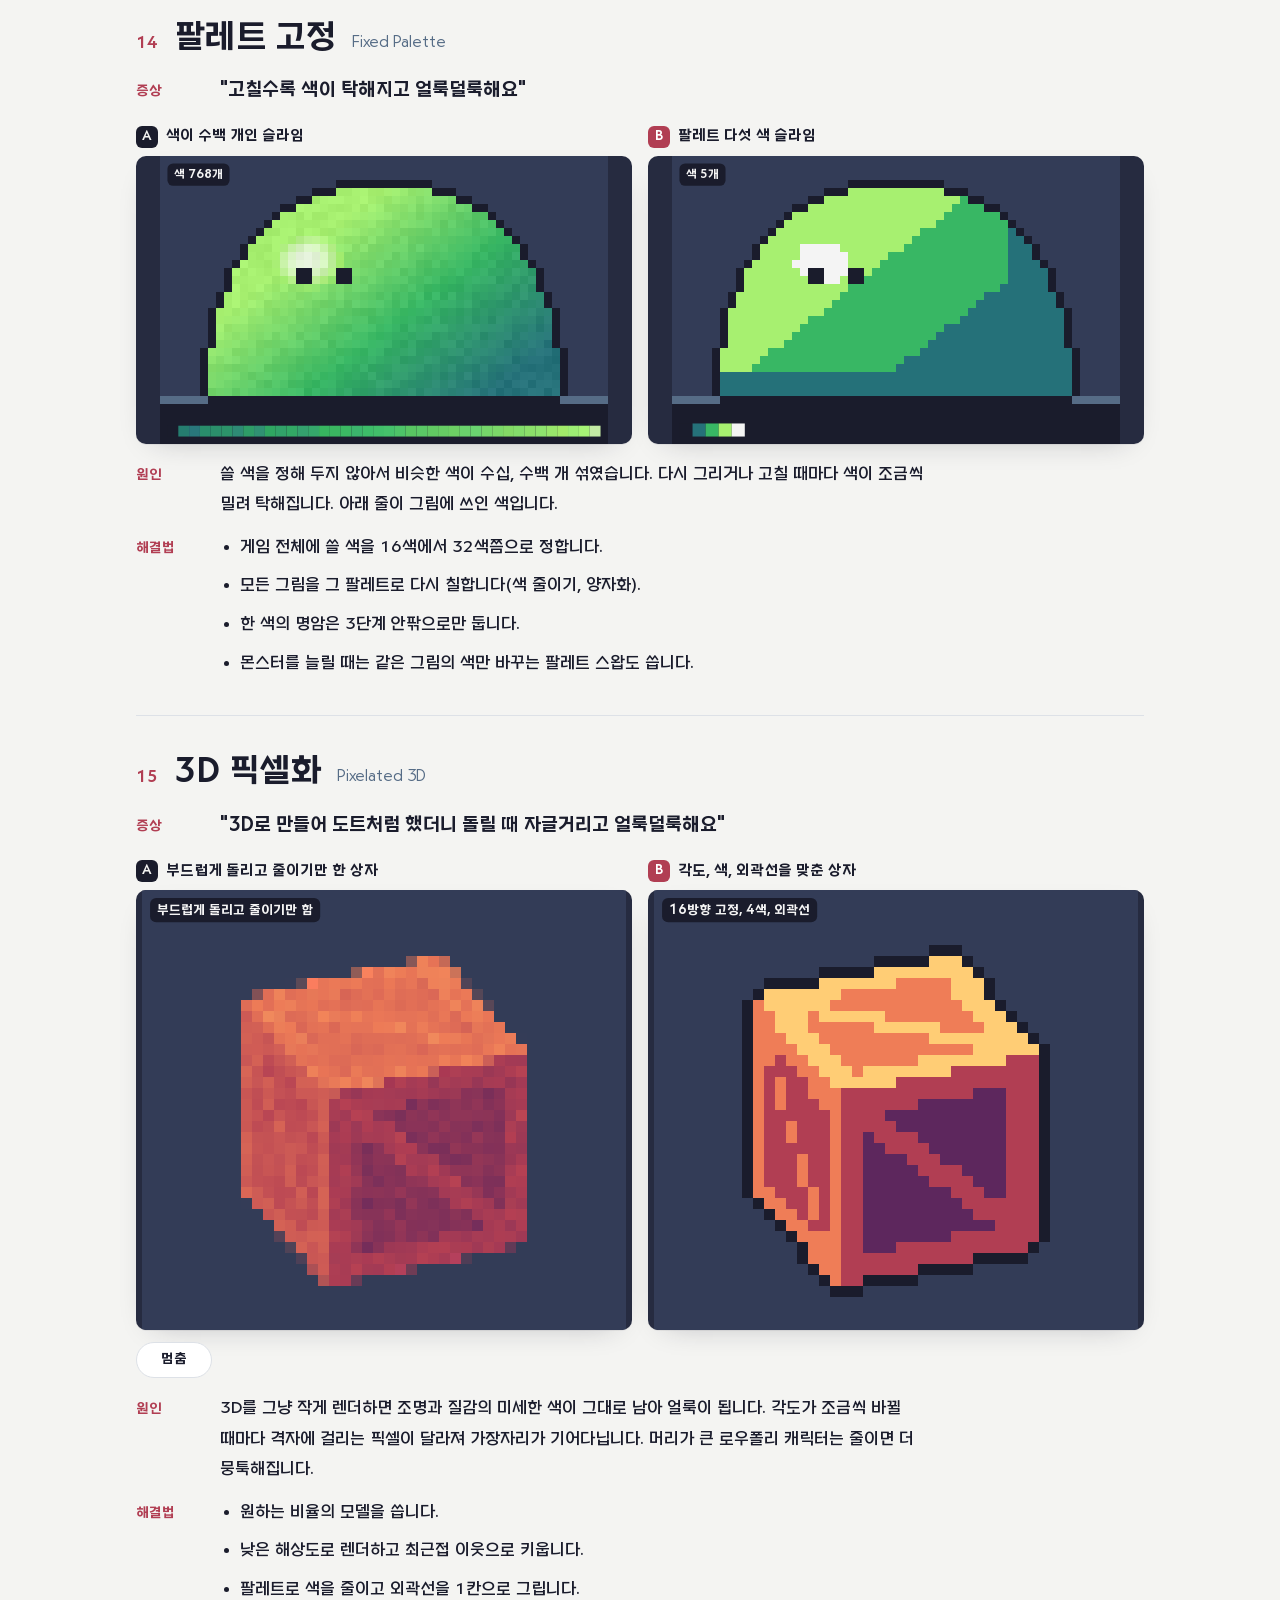
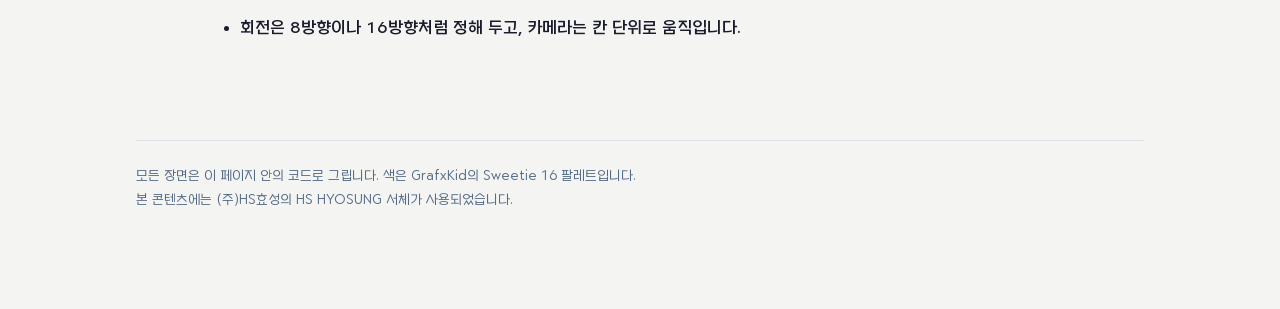
==== commit 35dd9b8a: "좌우 반전 때 뼈대도 뒤집기, 회전과 고아 픽셀 표시 기본 끔, 모음 사진 캐시 갱신 Co-Authored-By: Claude Opus 5.5 <noreply@anthropic.c" ====
--- a/dot/index.html
+++ b/dot/index.html
@@ -537,7 +537,7 @@
 DEMO.rig={w:36,h:28,anim:1,fps:4,smooth:1,tog:{bones:1,flip:0},
  draw(n,side,st){stage(n,36,28,25);if(side==='a'){putK(n,RIGA[((Math.floor(st.t*4)%4)+4)%4],18,25)}else{const r=rigAt(st.t);putK(n,r.g,18,25)}},
  over(o,side,st){const c=o.ctx,s=o.s;if(side==='b'&&st.tog.bones){const r=rigAt(st.t),ox=18-KA[0],oy=25-KA[1];c.lineWidth=2*o.u;c.strokeStyle=PAL.c;c.fillStyle=PAL.c;
-   Object.values(r.J).forEach(ch=>{c.beginPath();ch.forEach(([x,y],i)=>{const X=(ox+x)*s,Y=(oy+y)*s;i?c.lineTo(X,Y):c.moveTo(X,Y)});c.stroke();ch.forEach(([x,y])=>{c.beginPath();c.arc((ox+x)*s,(oy+y)*s,3.2*o.u,0,7);c.fill()})})}
+   const fx=x=>st.tog.flip?o.W-(ox+x)*s:(ox+x)*s;Object.values(r.J).forEach(ch=>{c.beginPath();ch.forEach(([x,y],i)=>{const X=fx(x),Y=(oy+y)*s;i?c.lineTo(X,Y):c.moveTo(X,Y)});c.stroke();ch.forEach(([x,y])=>{c.beginPath();c.arc(fx(x),(oy+y)*s,3.2*o.u,0,7);c.fill()})})}
   o.tagPx(side==='a'?'그린 그림 4장':'그린 조각 7개',8*o.u,8*o.u,PAL.o,PAL.W)},
  flip:st=>st.tog.flip};
 // 05 격자가 어긋난 픽셀
@@ -559,7 +559,7 @@
  const ex=Math.round(w*.26)+1,ey=Math.round(h*.4)+1;[[ex,ey],[ex,ey+1],[ex+1,ey],[ex+1,ey+1],[ex+5,ey],[ex+5,ey+1],[ex+6,ey],[ex+6,ey+1]].forEach(([x,y])=>g.set(x,y,'o'));g.outline();return g}
 const ORPH={a:slimeNoisy(36,22),b:slimeClean(36,22)};
 function orphans(g){const out=[];for(let y=0;y<g.h;y++)for(let x=0;x<g.w;x++){const c=g.get(x,y);if(!c)continue;let same=false;for(let dy=-1;dy<=1&&!same;dy++)for(let dx=-1;dx<=1;dx++){if((dx||dy)&&g.get(x+dx,y+dy)===c){same=true;break}}if(!same)out.push([x,y])}return out}
-DEMO.orphan={w:44,h:30,tog:{mark:1},
+DEMO.orphan={w:44,h:30,tog:{mark:0},
  draw(n,side){stage(n,44,30,27);n.drawImage(gcv(ORPH[side]),3,27-ORPH[side].h+1)},
  over(o,side,st){const g=ORPH[side],list=orphans(g);if(st.tog.mark)list.forEach(([x,y])=>o.cell(3+x,27-g.h+1+y,OV.hit));o.tagPx(`외톨이 픽셀 ${list.length}개`,8*o.u,8*o.u,PAL.o,PAL.W)}};
 // 07 알파 테두리
@@ -605,7 +605,7 @@
 function rotSprite(th){const g=new Grid(RN,RN),c=Math.cos(-th),s=Math.sin(-th);for(let y=0;y<RN;y++)for(let x=0;x<RN;x++){const dx=x+.5-RC,dy=y+.5-RC,k=ROT8.get(Math.floor((RC+dx*c-dy*s)*8),Math.floor((RC+dx*s+dy*c)*8));if(k)g.set(x,y,k)}return g}
 // 바깥선이 끊긴 곳: 안쪽 색이 투명한 칸과 바로 맞닿은 칸
 function breaks(g){const out=[];for(let y=0;y<g.h;y++)for(let x=0;x<g.w;x++){const c=g.get(x,y);if(!c||c==='o')continue;if(N4.some(([dx,dy])=>!g.get(x+dx,y+dy)))out.push([x,y])}return out}
-DEMO.rotate={w:RN,h:RN,anim:1,sl:{deg:0},tog:{brk:1},
+DEMO.rotate={w:RN,h:RN,anim:1,sl:{deg:0},tog:{brk:0},
  ang(st){return st.manual?st.sl.deg*Math.PI/180:st.t*.55},
  draw(n,side,st){n.fillStyle=PAL.c;n.fillRect(0,0,RN,RN);const th=this.ang(st),g=side==='a'?rotNear(th):rotSprite(th);n.drawImage(g.canvas(),0,0)},
  over(o,side,st){const deg=((Math.round(this.ang(st)*180/Math.PI)%360)+360)%360,th=this.ang(st),br=breaks(side==='a'?rotNear(th):rotSprite(th));if(st.tog.brk)br.forEach(([x,y])=>o.cell(x,y,OV.hit));
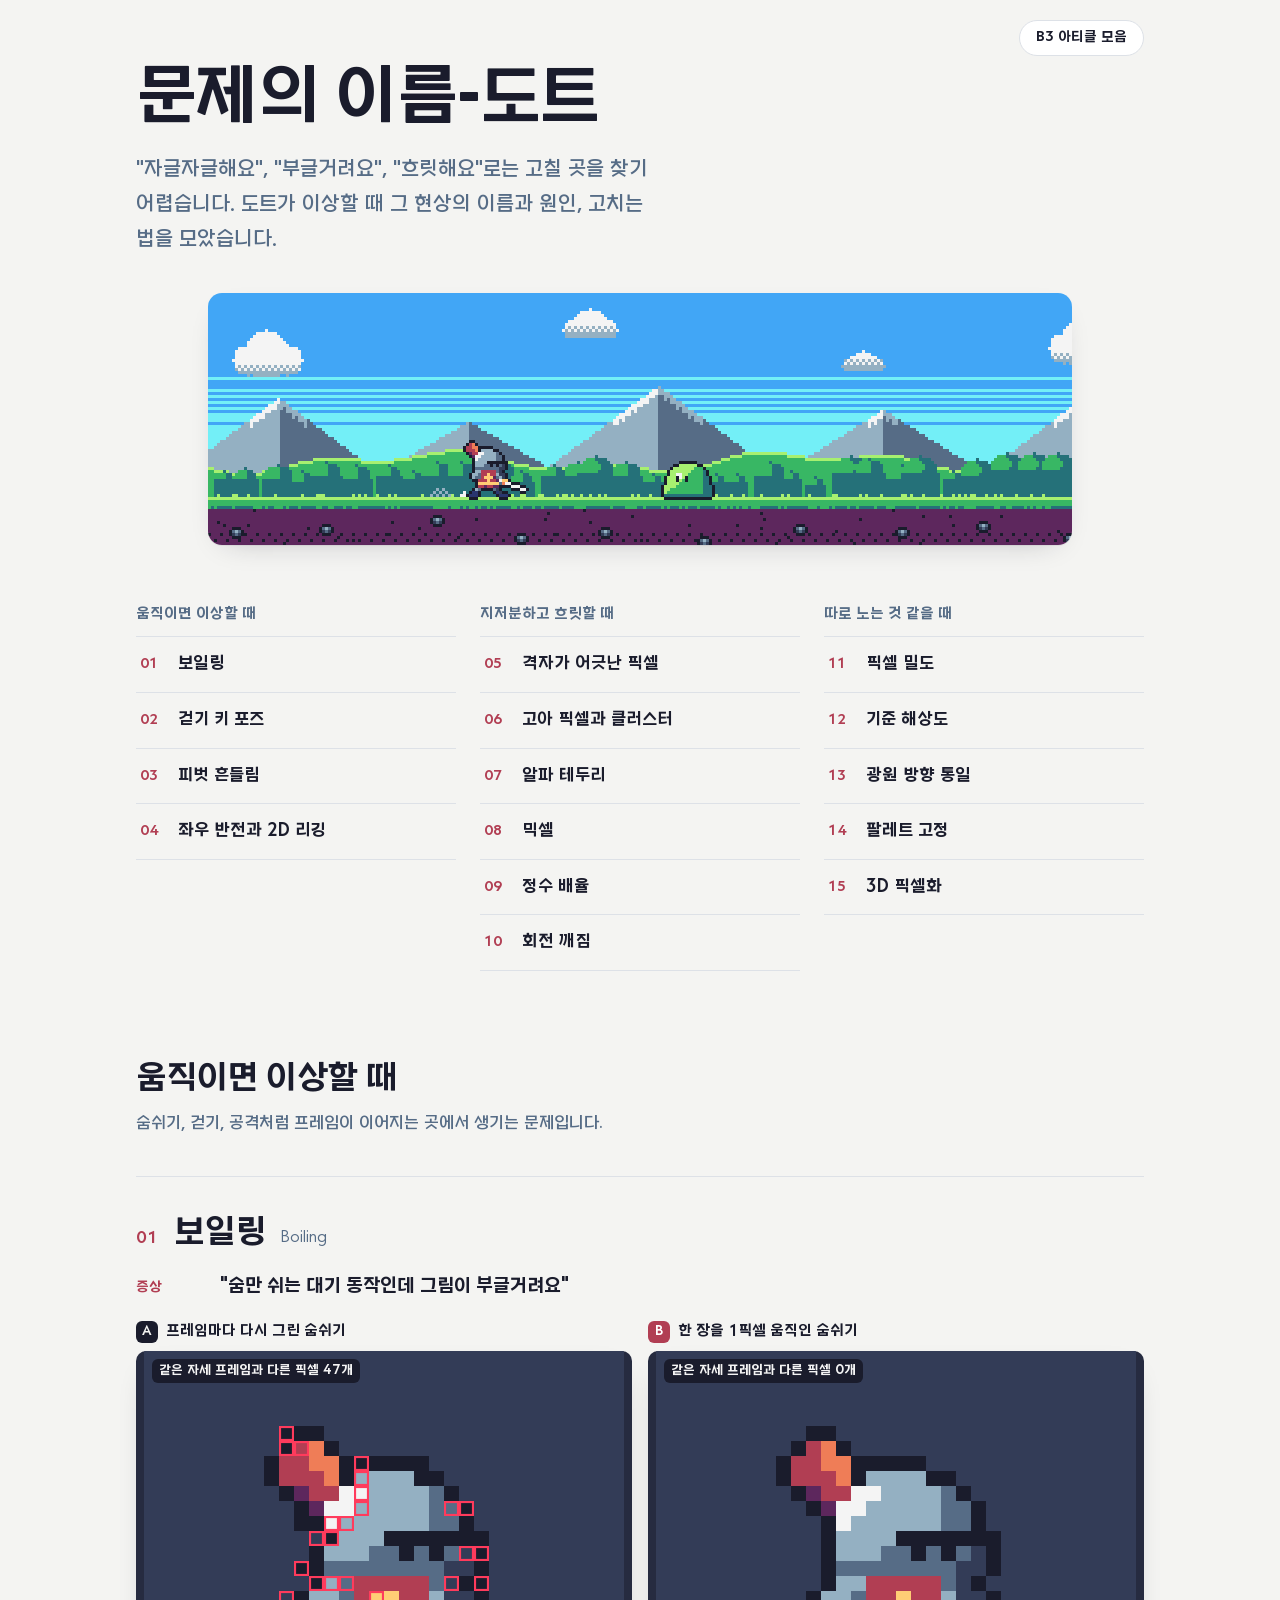
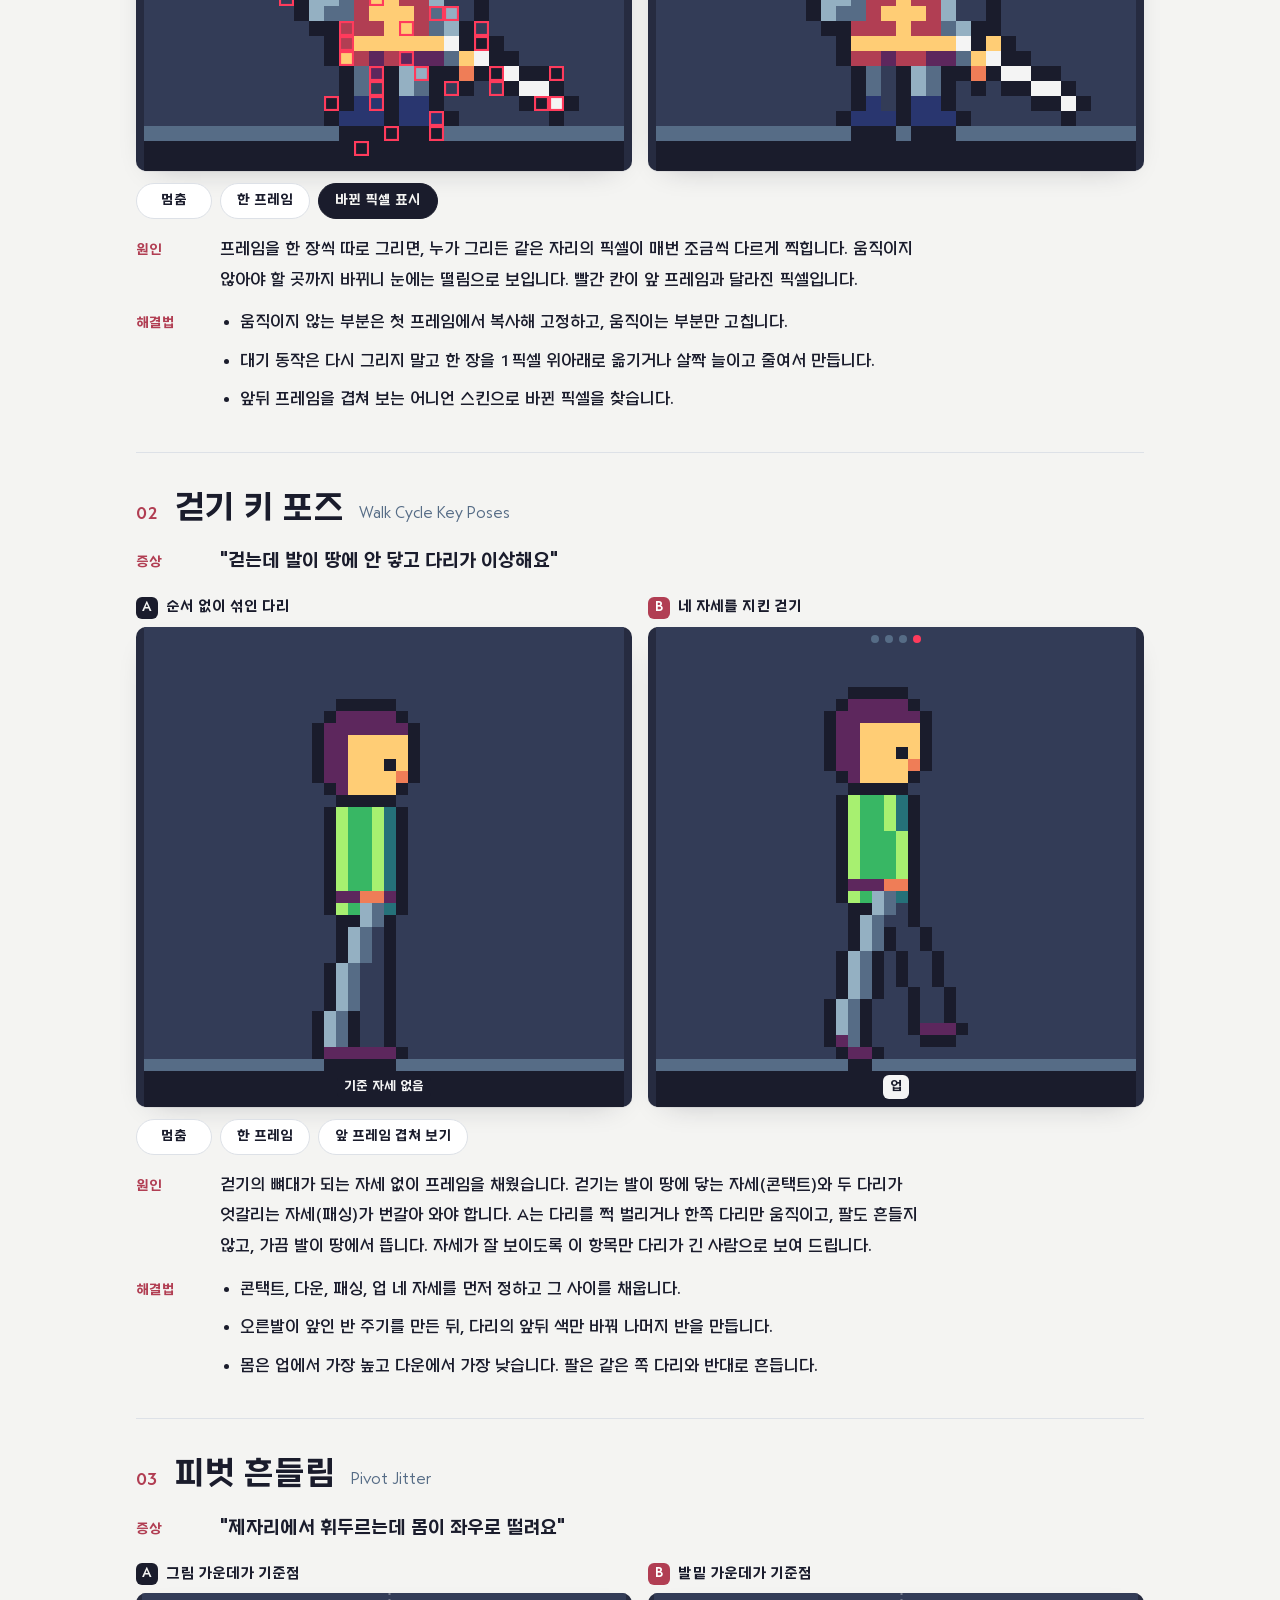
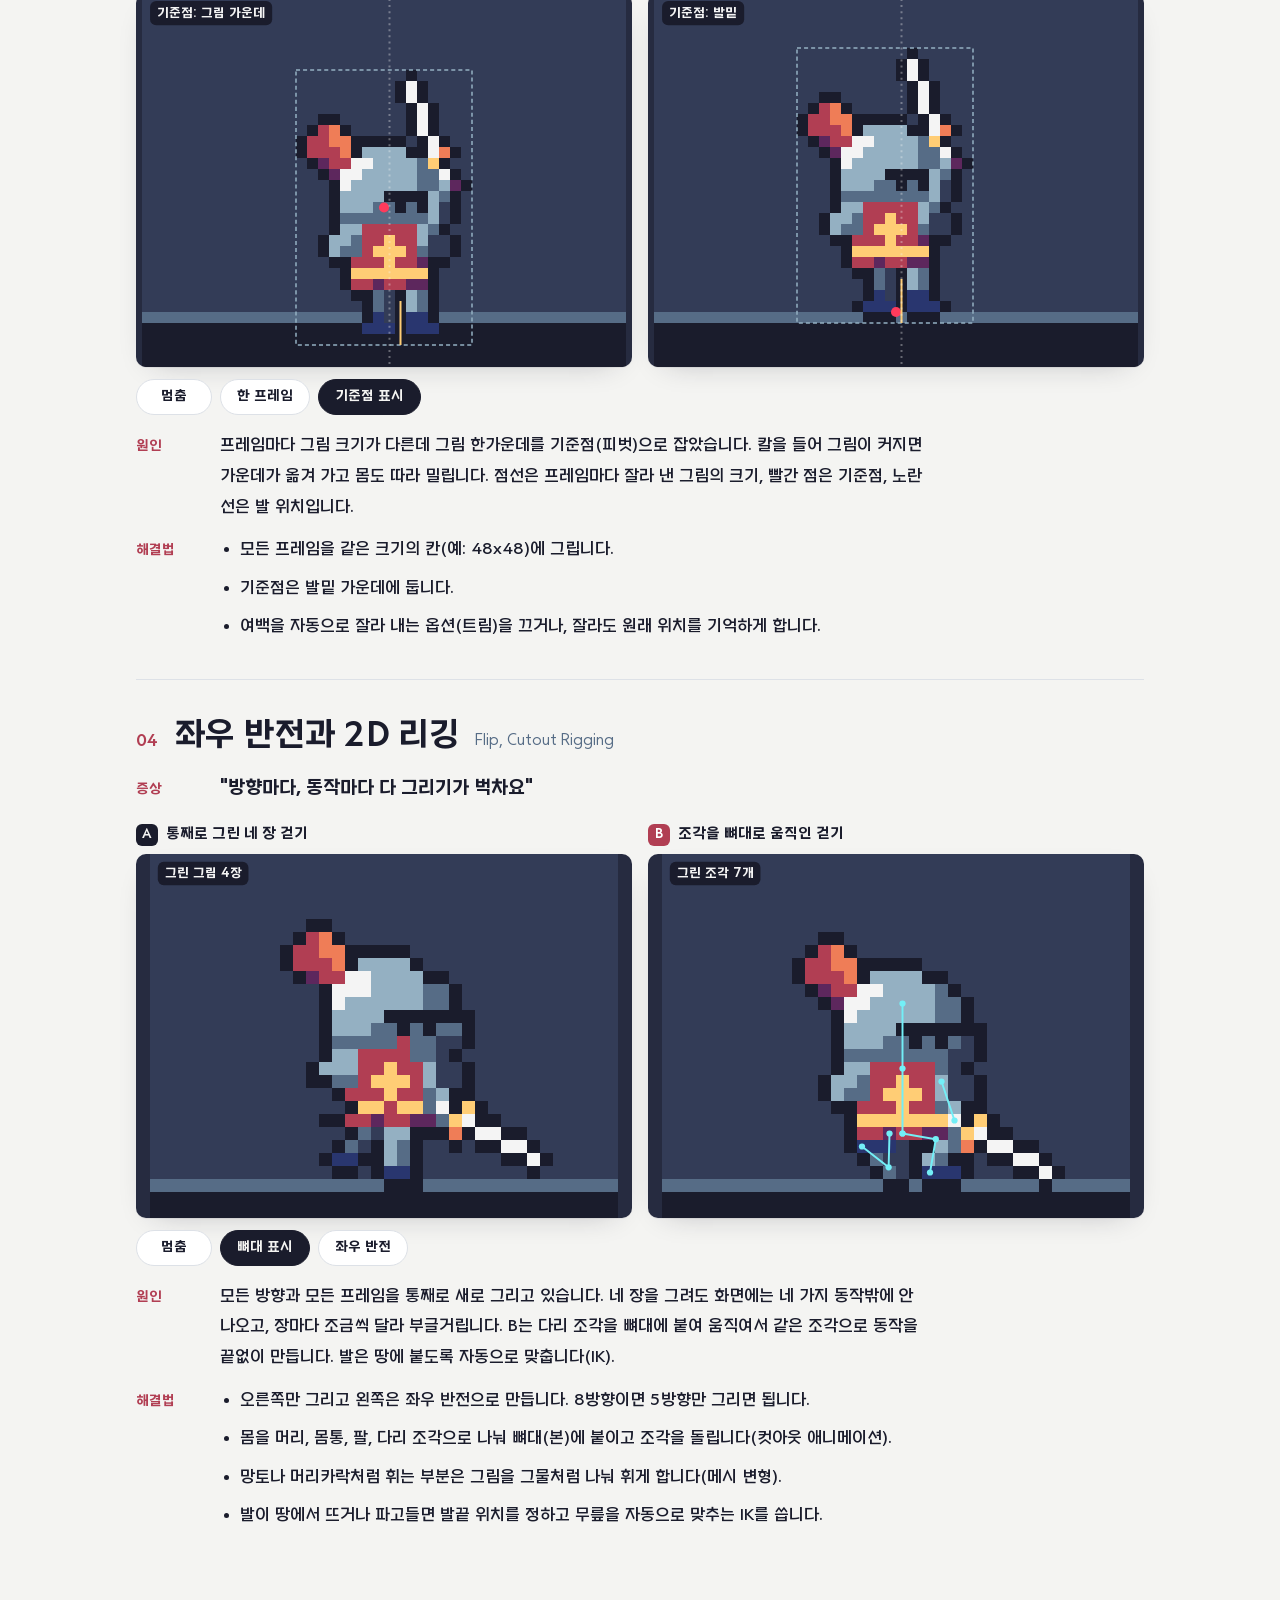
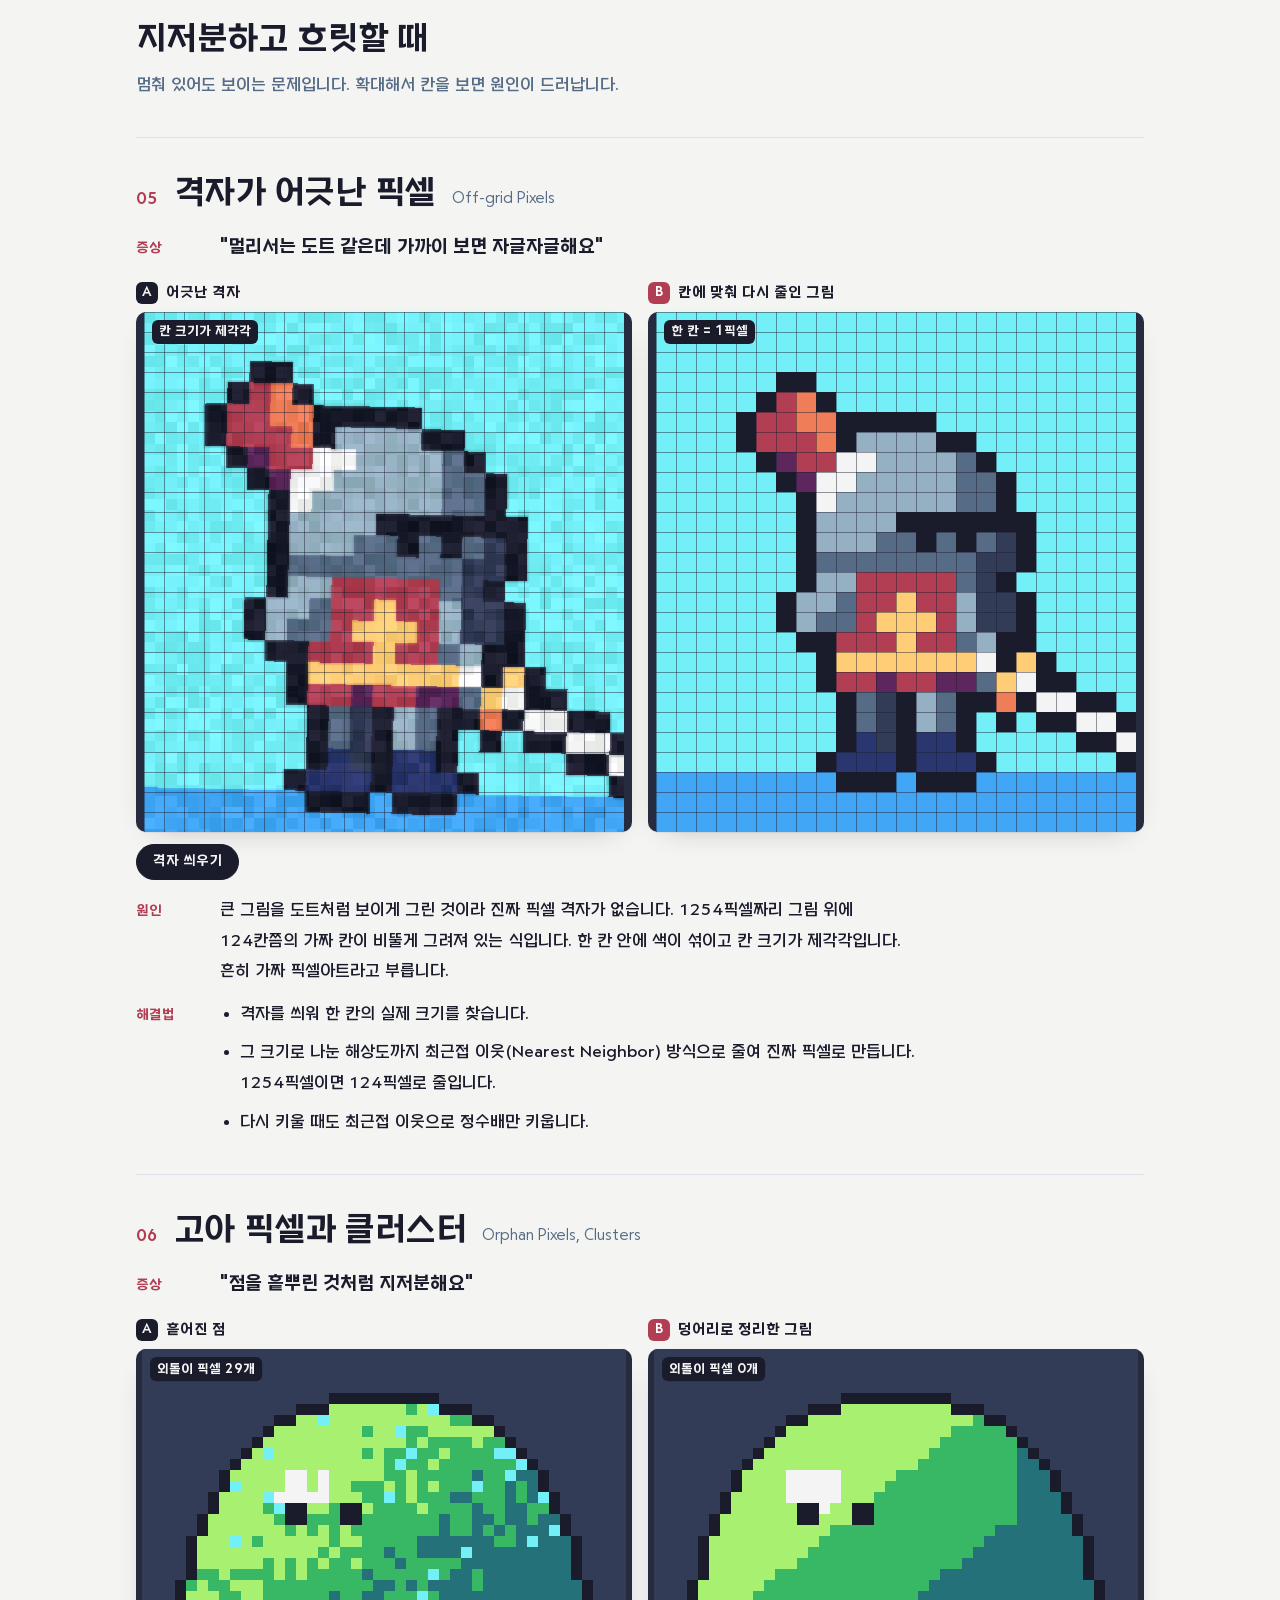
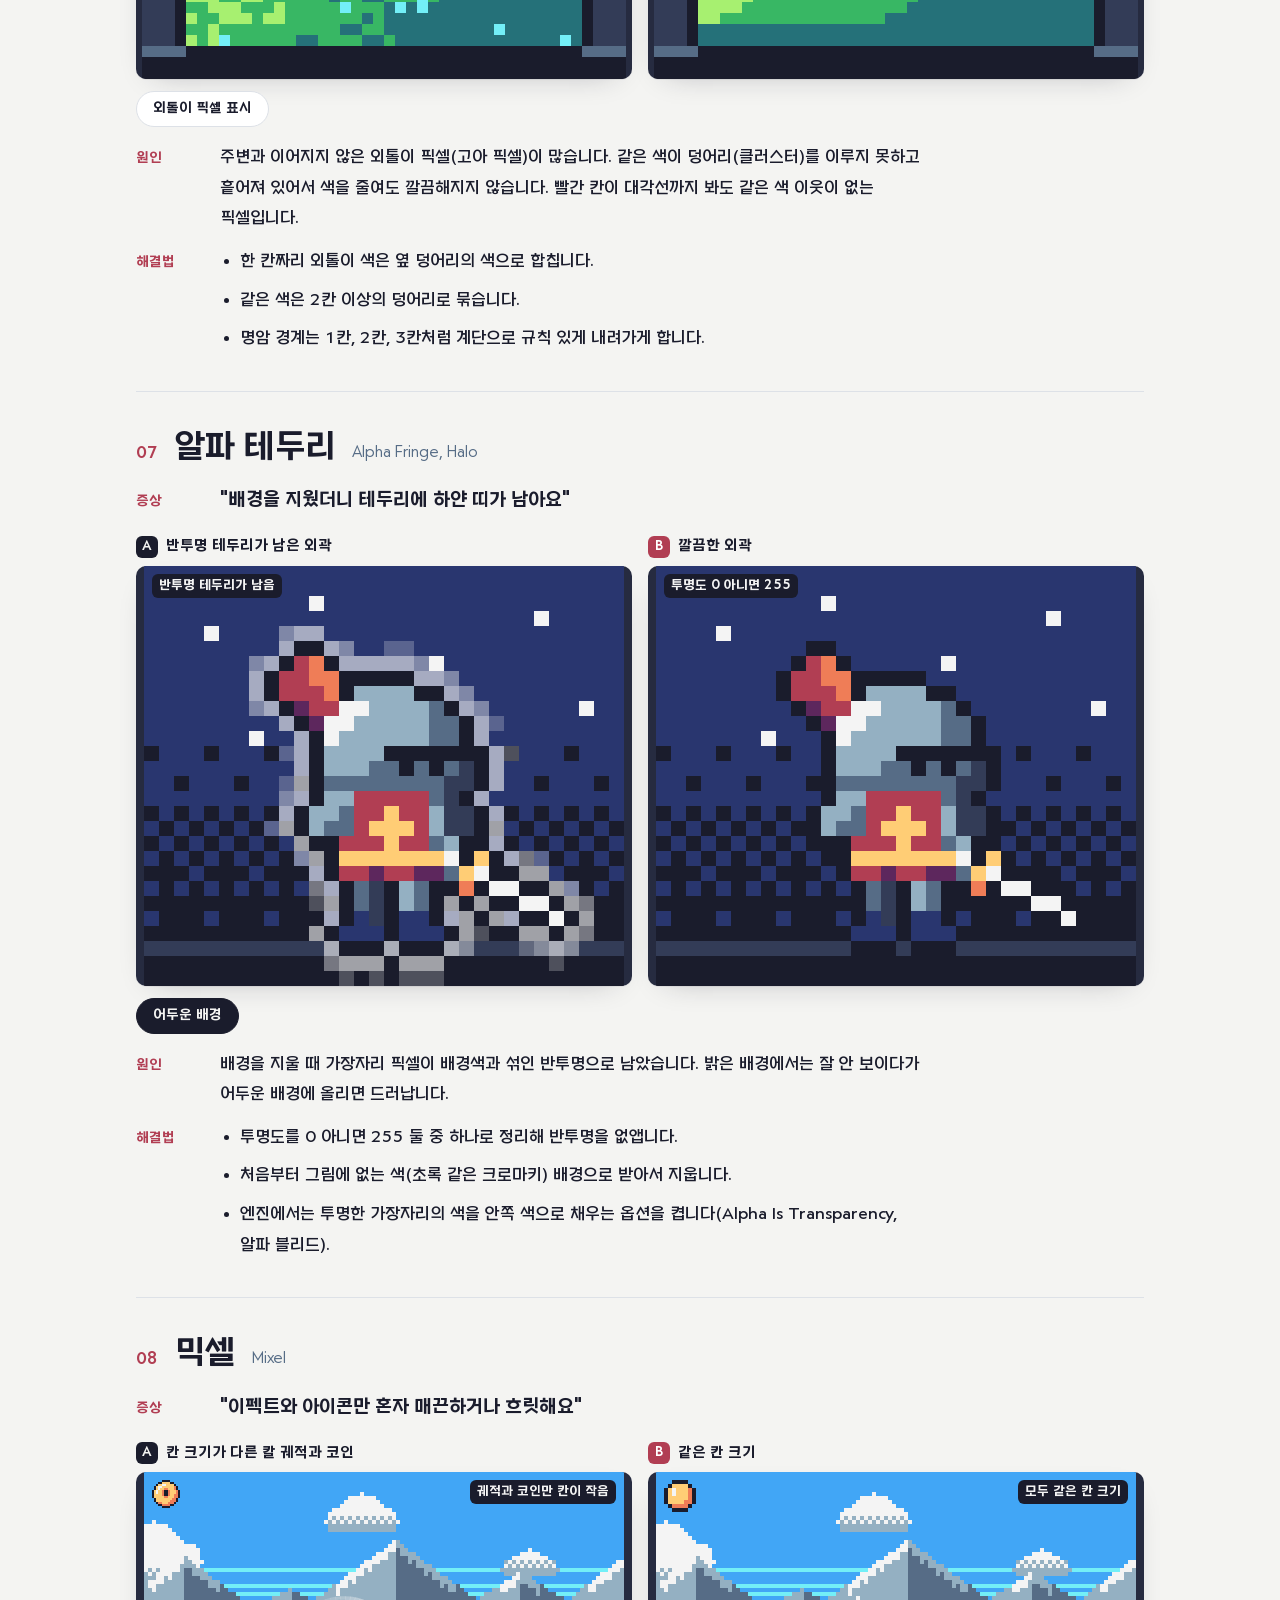
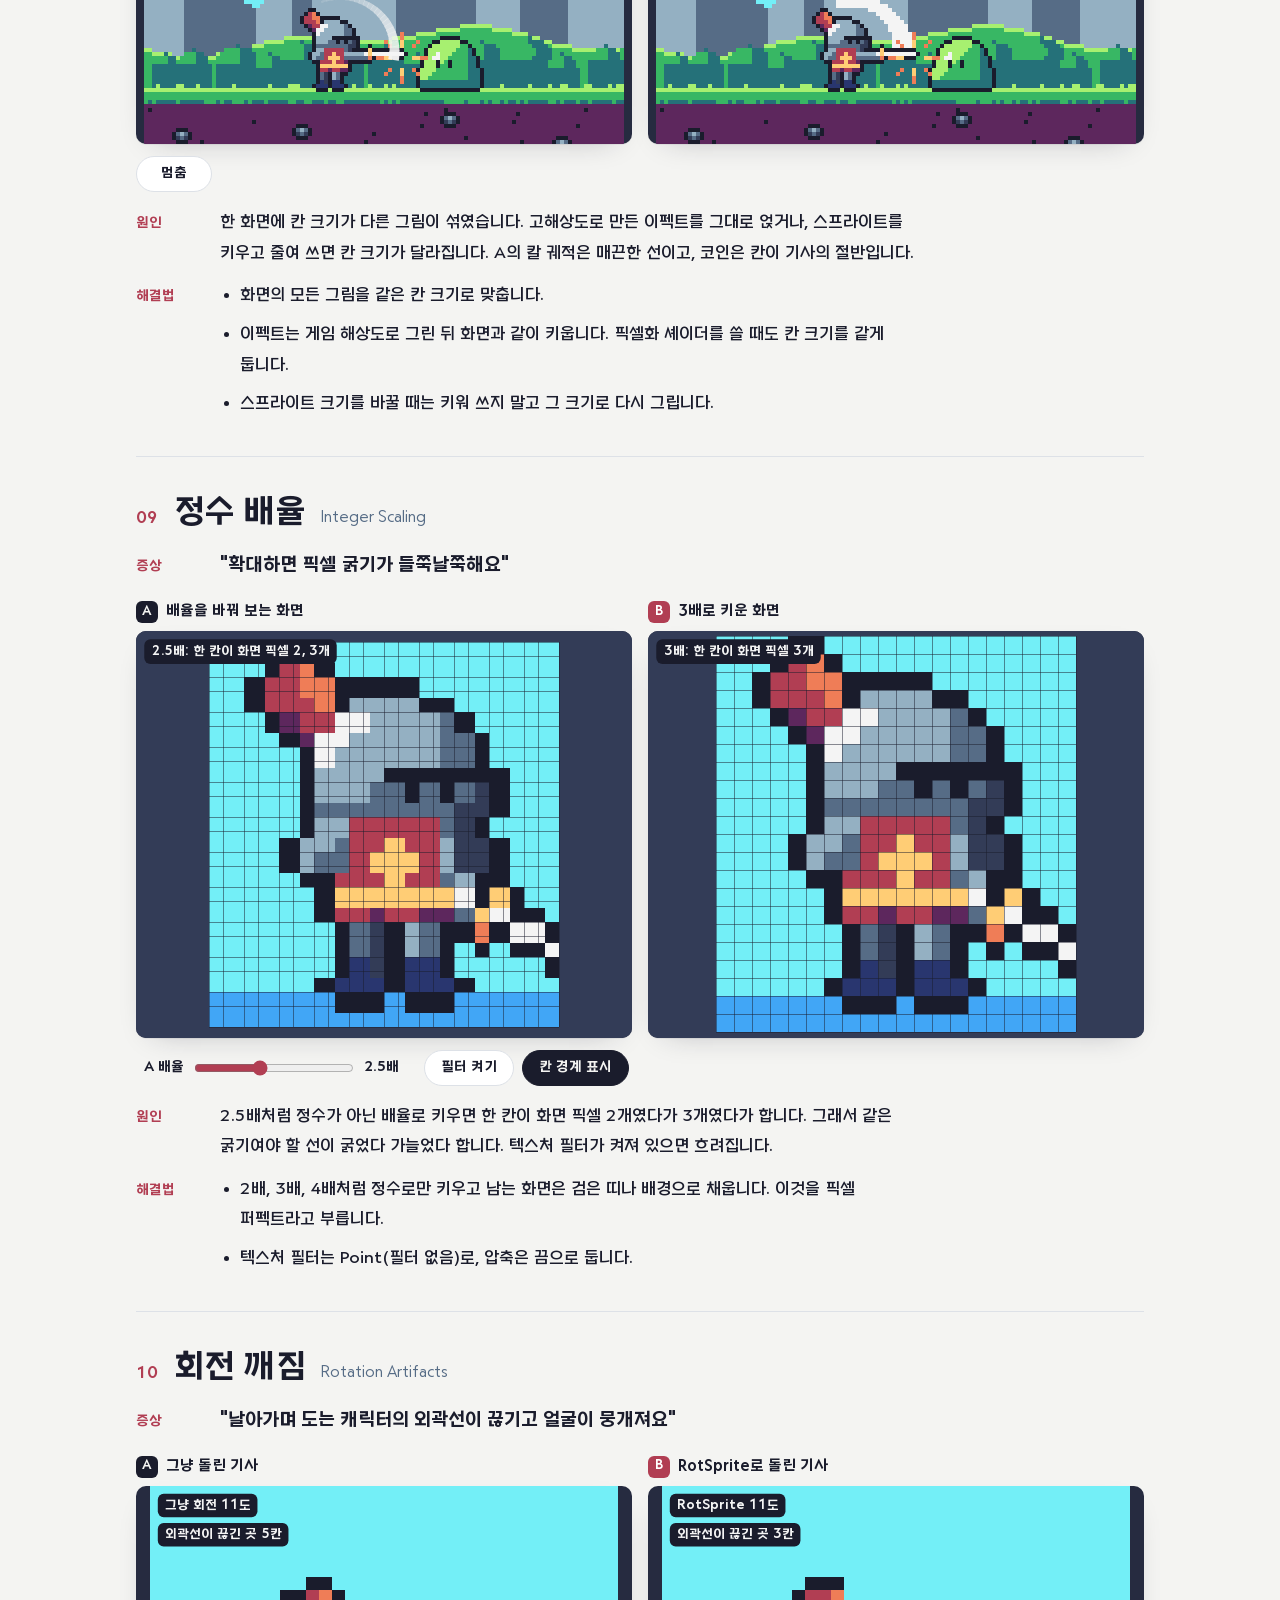
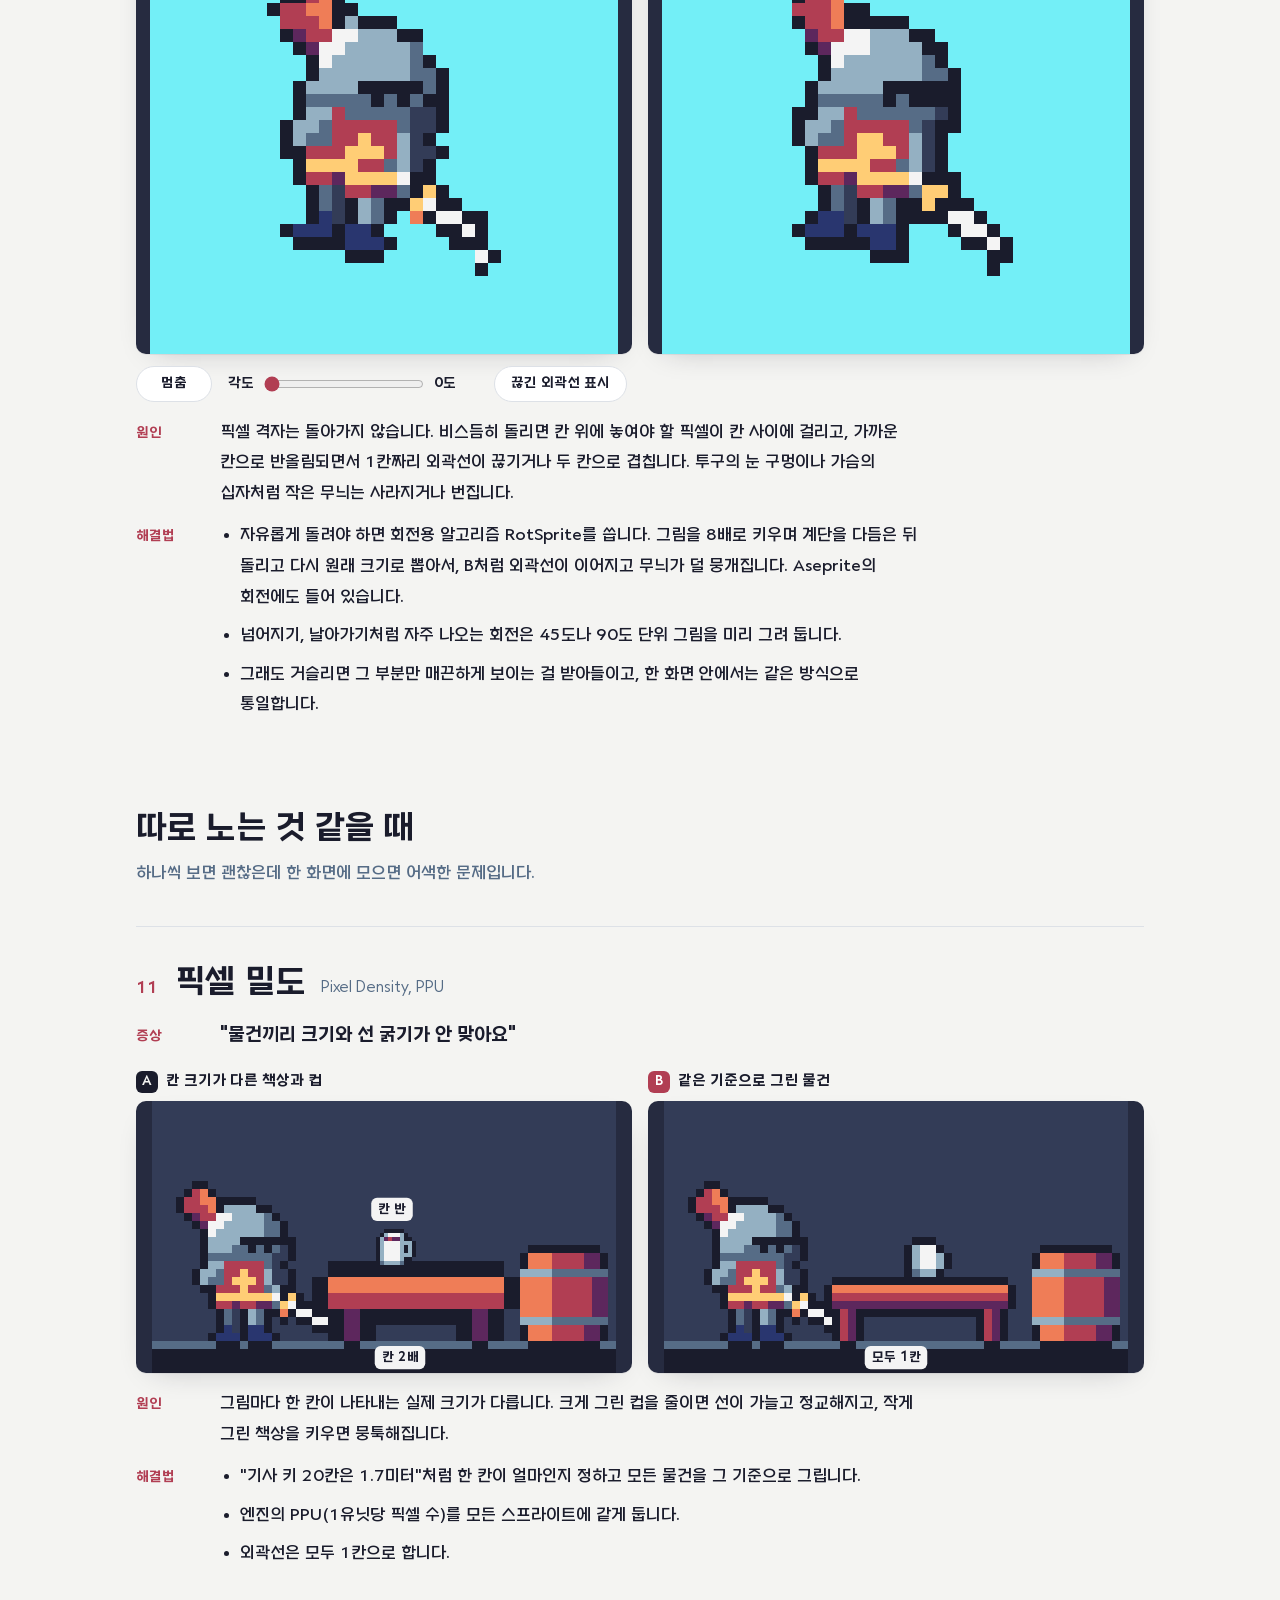
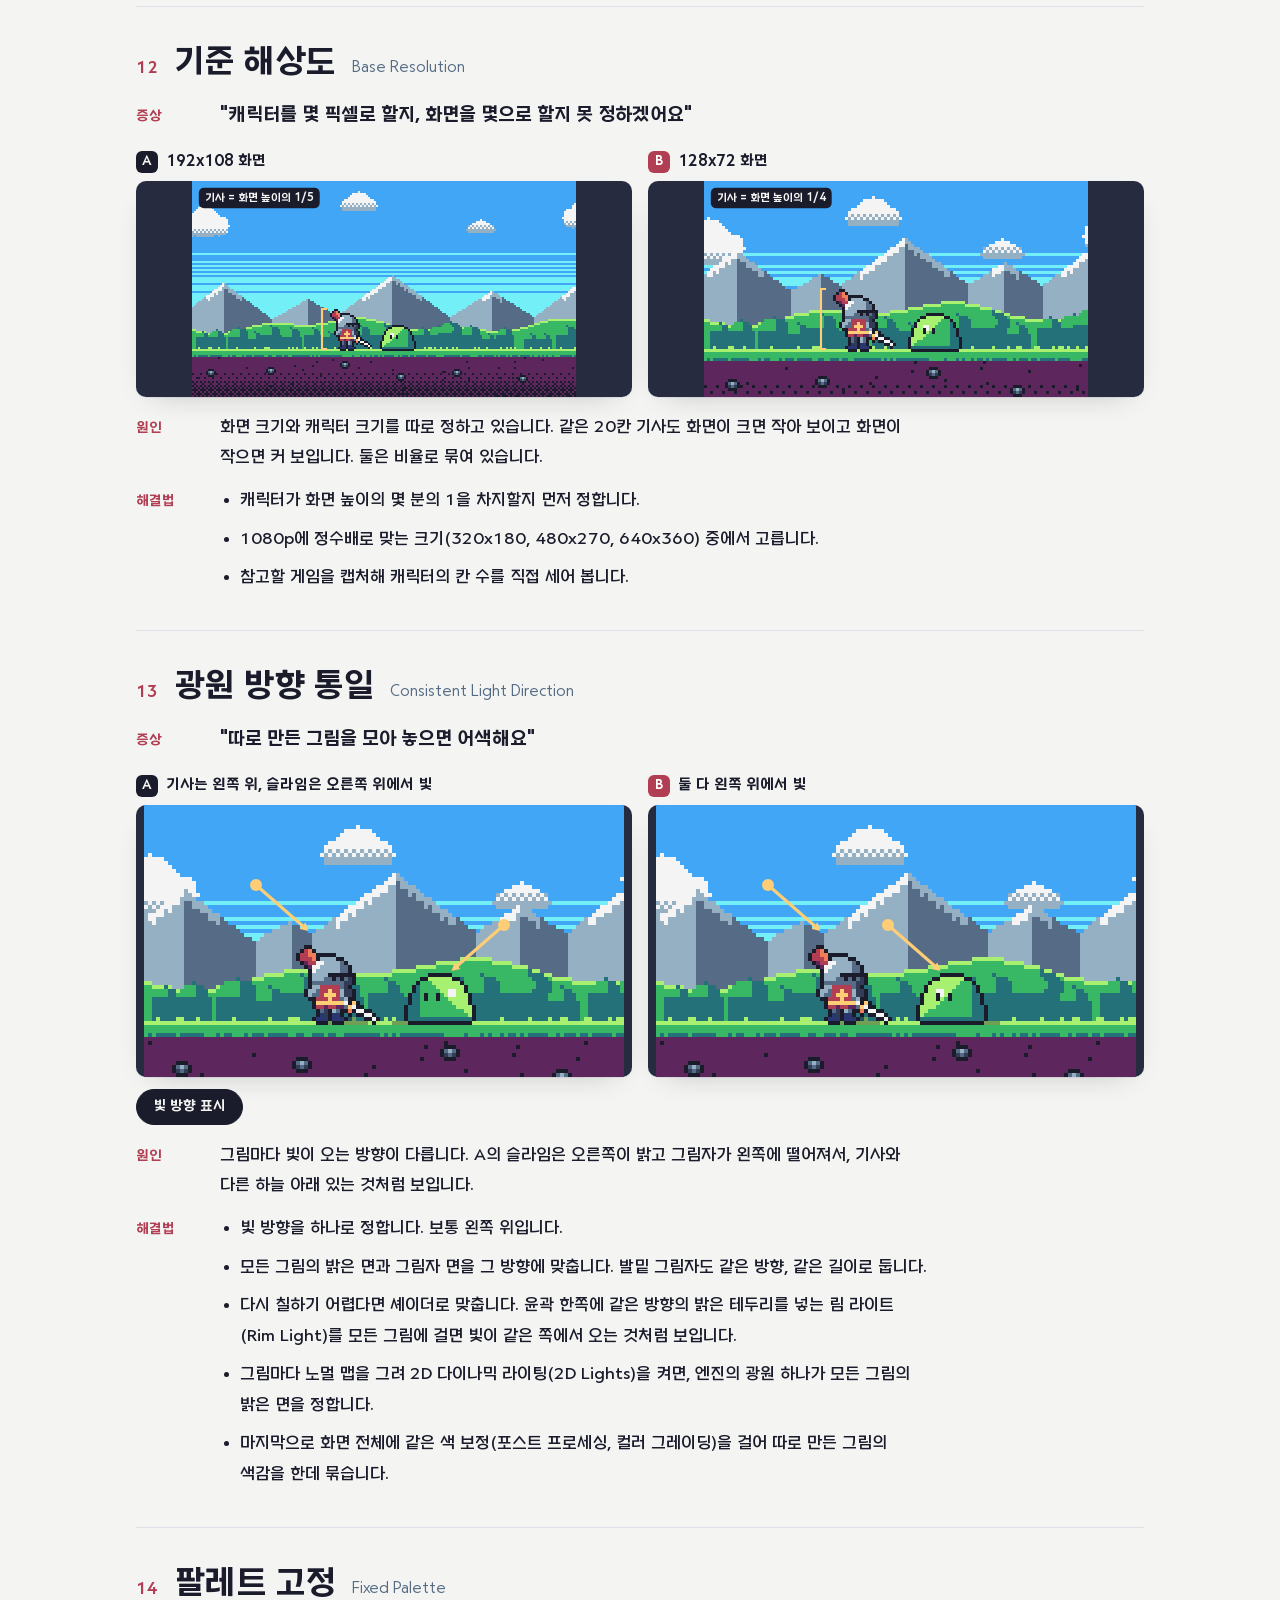
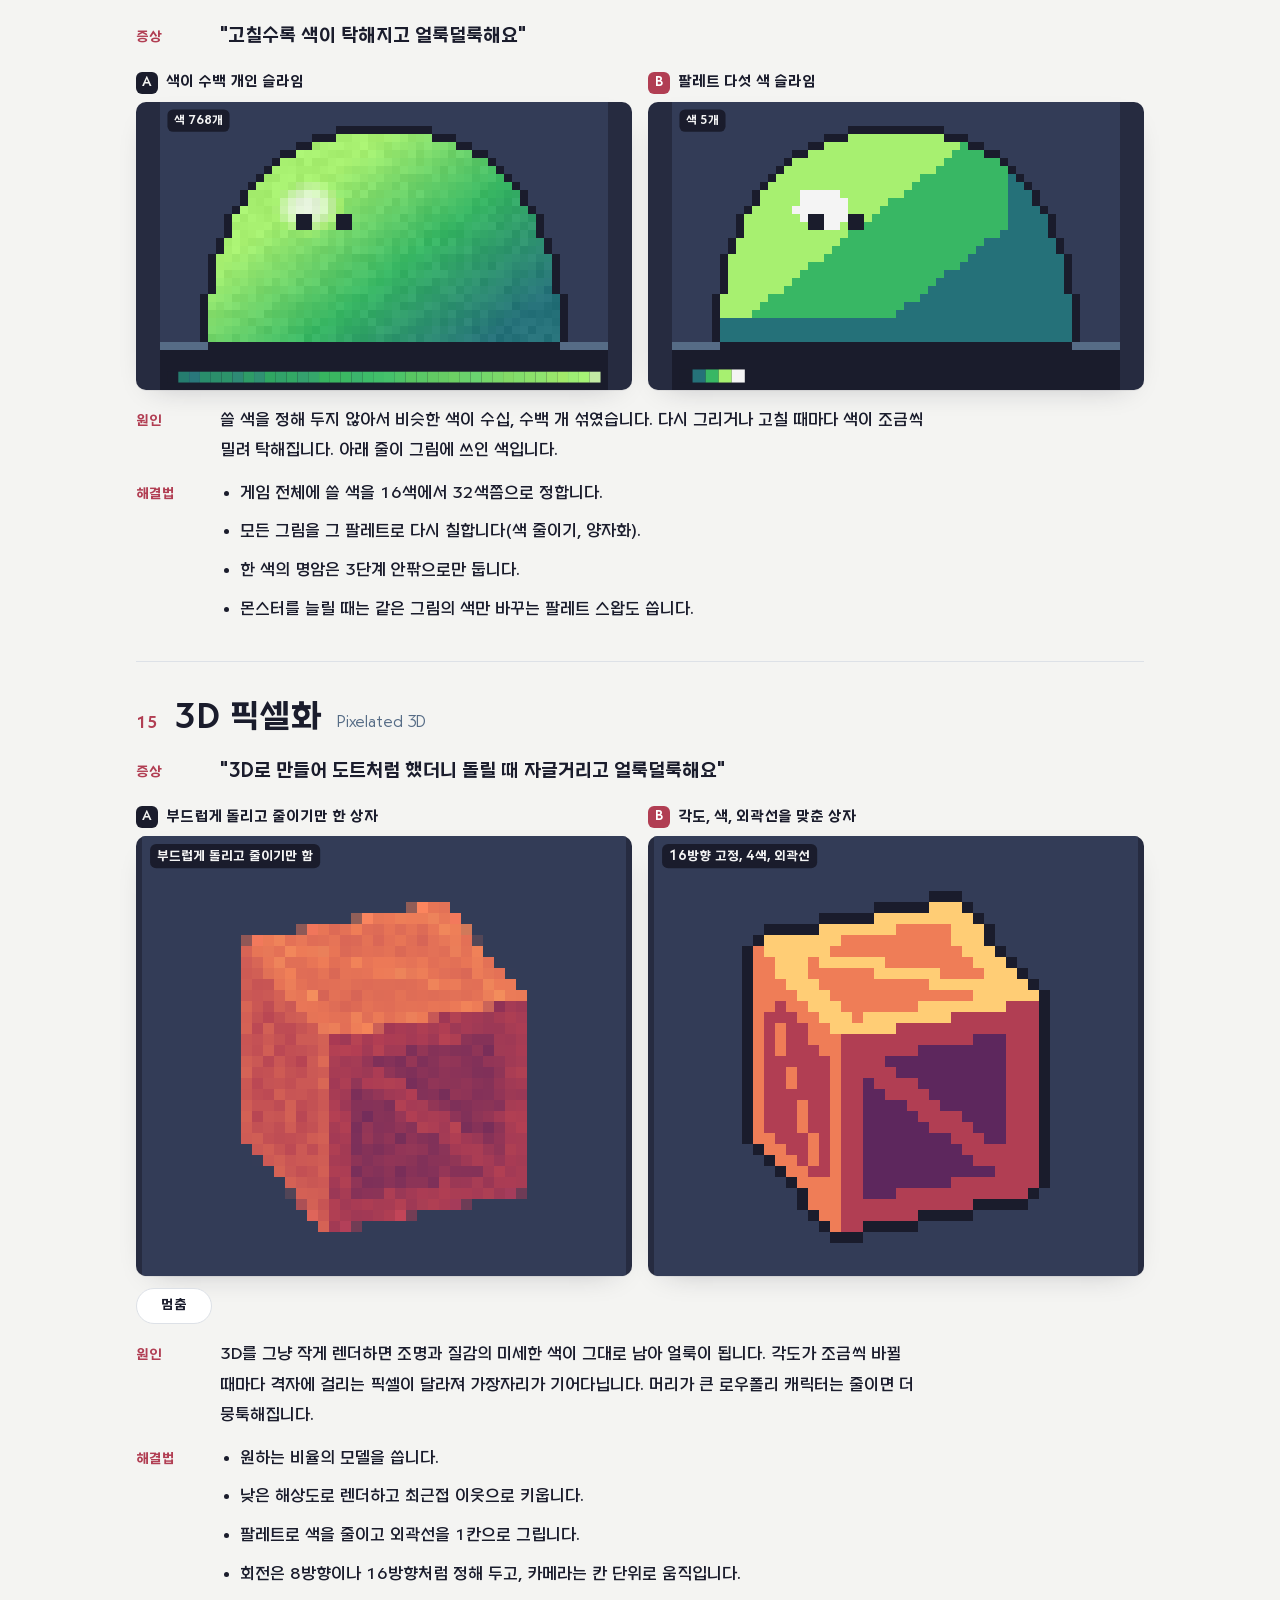
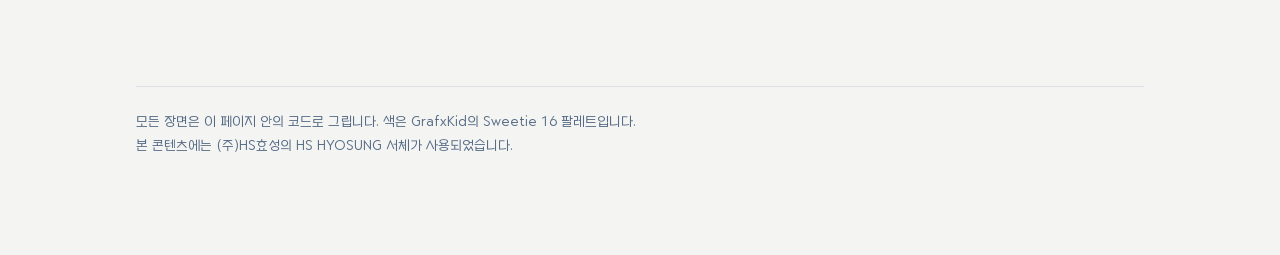
==== commit 20e7e223: "기준 해상도 시연을 192x108과 128x72로 Co-Authored-By: Claude Opus 5.5 <noreply@anthropic.com>" ====
--- a/dot/index.html
+++ b/dot/index.html
@@ -267,8 +267,8 @@
   <div class="term-head"><span class="no">12</span><h3>기준 해상도</h3><span class="en">Base Resolution</span></div>
   <dl class="facts"><div><dt>증상</dt><dd class="sym">"캐릭터를 몇 픽셀로 할지, 화면을 몇으로 할지 못 정하겠어요"</dd></div></dl>
   <div class="stage">
-   <figure><figcaption><span class="ab">A</span>240x135 화면</figcaption><div class="frame"><canvas data-side="a" role="img" aria-label="A: 240x135 화면"></canvas></div></figure>
-   <figure><figcaption><span class="ab b">B</span>160x90 화면</figcaption><div class="frame"><canvas data-side="b" role="img" aria-label="B: 160x90 화면"></canvas></div></figure>
+   <figure><figcaption><span class="ab">A</span>192x108 화면</figcaption><div class="frame"><canvas data-side="a" role="img" aria-label="A: 192x108 화면"></canvas></div></figure>
+   <figure><figcaption><span class="ab b">B</span>128x72 화면</figcaption><div class="frame"><canvas data-side="b" role="img" aria-label="B: 128x72 화면"></canvas></div></figure>
   </div>
   
   <dl class="facts"><div><dt>원인</dt><dd>화면 크기와 캐릭터 크기를 따로 정하고 있습니다. 같은 20칸 기사도 화면이 크면 작아 보이고 화면이 작으면 커 보입니다. 둘은 비율로 묶여 있습니다.</dd></div><div><dt>해결법</dt><dd><ul><li>캐릭터가 화면 높이의 몇 분의 1을 차지할지 먼저 정합니다.</li><li>1080p에 정수배로 맞는 크기(320x180, 480x270, 640x360) 중에서 고릅니다.</li><li>참고할 게임을 캡처해 캐릭터의 칸 수를 직접 세어 봅니다.</li></ul></dd></div></dl>
@@ -624,10 +624,10 @@
    o.tagPx('칸 반',30*s,(ty-5)*s,PAL.W,PAL.o,'c','b');o.tagPx('칸 2배',31*s,(G+3)*s,PAL.W,PAL.o,'c','t')}
   else{o.tagPx('모두 1칸',o.W/2,(G+3)*s,PAL.W,PAL.o,'c','t')}}};
 // 12 기준 해상도
-DEMO.baseres={size:side=>side==='a'?{w:240,h:135}:{w:160,h:90},anim:1,fps:2,
+DEMO.baseres={size:side=>side==='a'?{w:192,h:108}:{w:128,h:72},anim:1,fps:2,
  draw(n,side,st){const z=this.size(side),G=Math.round(z.h*.78),clip={w:z.w,h:z.h,g:G};bg(n,clip,null,st.t);const kx=Math.round(z.w*.4);putK(n,kGrid('idle',K_LEGS.idle,st.f%2),kx,G);drawSlime(n,kx+26,G,16,11,false)},
  over(o,side){const z=this.size(side),G=Math.round(z.h*.78),kx=Math.round(z.w*.4),s=o.s,c=o.ctx,x=(kx-12)*s,y0=(G-20)*s,y1=G*s;c.strokeStyle=PAL.Y;c.lineWidth=2.5*o.u;c.beginPath();c.moveTo(x+6*o.u,y0);c.lineTo(x,y0);c.lineTo(x,y1);c.lineTo(x+6*o.u,y1);c.stroke();
-  o.tagPx(`${z.w}x${z.h}: 기사 20칸은 화면 높이의 약 1/${Math.round(z.h/20)}`,8*o.u,8*o.u,PAL.o,PAL.W)}};
+  o.tagPx(`기사 = 화면 높이의 1/${Math.round(z.h/20)}`,8*o.u,8*o.u,PAL.o,PAL.W)}};
 // 13 광원 방향 통일
 function slimeLit(w,h,dir){const g=new Grid(w+2,h+2);for(let y=0;y<h;y++)for(let x=0;x<w;x++){const nx=(x+.5-w/2)/(w/2),ny=(h-(y+.5))/h;if(Math.pow(Math.abs(nx),2.6)+ny*ny>1)continue;const lx=nx*dir;
   let c='g';if(-lx*.6+ny*.9>.62)c='G';if(lx>.58||ny<.13)c='t';const hx=lx+.42,hy=ny-.64;if(hx*hx*3+hy*hy*7<.07)c='W';g.set(x+1,y+1,c)}
@@ -678,8 +678,9 @@
 // ===== 정수배 렌더러와 조작 =====
 const NATS={};function natOf(w,h){const k=w+'x'+h;if(!NATS[k]){const c=document.createElement('canvas');c.width=w;c.height=h;NATS[k]=c}return NATS[k]}
 function mkO(ctx,s,cv){const dpr=cv._dpr||1,u=dpr*clamp(cv.width/dpr/480,.85,1.25),W=cv.width,H=cv.height;
- const tagPx=(text,X,Y,bg,fg,ax='l',ay='t')=>{ctx.font=`700 ${Math.round(13*u)}px ${FONT}`;const tw=ctx.measureText(text).width,pw=tw+14*u,ph=24*u;let x0=ax==='c'?X-pw/2:ax==='r'?X-pw:X,y0=ay==='b'?Y-ph:Y;x0=clamp(x0,4*u,W-pw-4*u);y0=clamp(y0,4*u,H-ph-4*u);
-  ctx.fillStyle=bg;ctx.beginPath();ctx.roundRect(x0,y0,pw,ph,6*u);ctx.fill();ctx.fillStyle=fg;ctx.textBaseline='middle';ctx.textAlign='left';ctx.fillText(text,x0+7*u,y0+ph/2+.5*u);return{x:x0,y:y0,w:pw,h:ph}};
+ const tu=u*(window.__ts||1); // 글자 배율: 페이지는 1, gif를 뜰 때만 키운다
+ const tagPx=(text,X,Y,bg,fg,ax='l',ay='t')=>{ctx.font=`700 ${Math.round(13*tu)}px ${FONT}`;const tw=ctx.measureText(text).width,pw=tw+14*tu,ph=24*tu;let x0=ax==='c'?X-pw/2:ax==='r'?X-pw:X,y0=ay==='b'?Y-ph:Y;x0=clamp(x0,4*u,W-pw-4*u);y0=clamp(y0,4*u,H-ph-4*u);
+  ctx.fillStyle=bg;ctx.beginPath();ctx.roundRect(x0,y0,pw,ph,6*tu);ctx.fill();ctx.fillStyle=fg;ctx.textBaseline='middle';ctx.textAlign='left';ctx.fillText(text,x0+7*tu,y0+ph/2+.5*tu);return{x:x0,y:y0,w:pw,h:ph}};
  return{ctx,s,u,W,H,tagPx,cell(x,y,col){ctx.strokeStyle=col;ctx.lineWidth=Math.max(1.5,s*.14);ctx.strokeRect(x*s+ctx.lineWidth/2,y*s+ctx.lineWidth/2,s-ctx.lineWidth,s-ctx.lineWidth)}}}
 function sizeOf(spec,side){return spec.size?spec.size(side):{w:spec.w,h:spec.h}}
 function renderDemo(it,cv){const spec=it.spec,side=cv.dataset.side||'a',z=sizeOf(spec,side),N=natOf(z.w,z.h),n=N.getContext('2d');n.imageSmoothingEnabled=false;n.globalAlpha=1;n.clearRect(0,0,z.w,z.h);
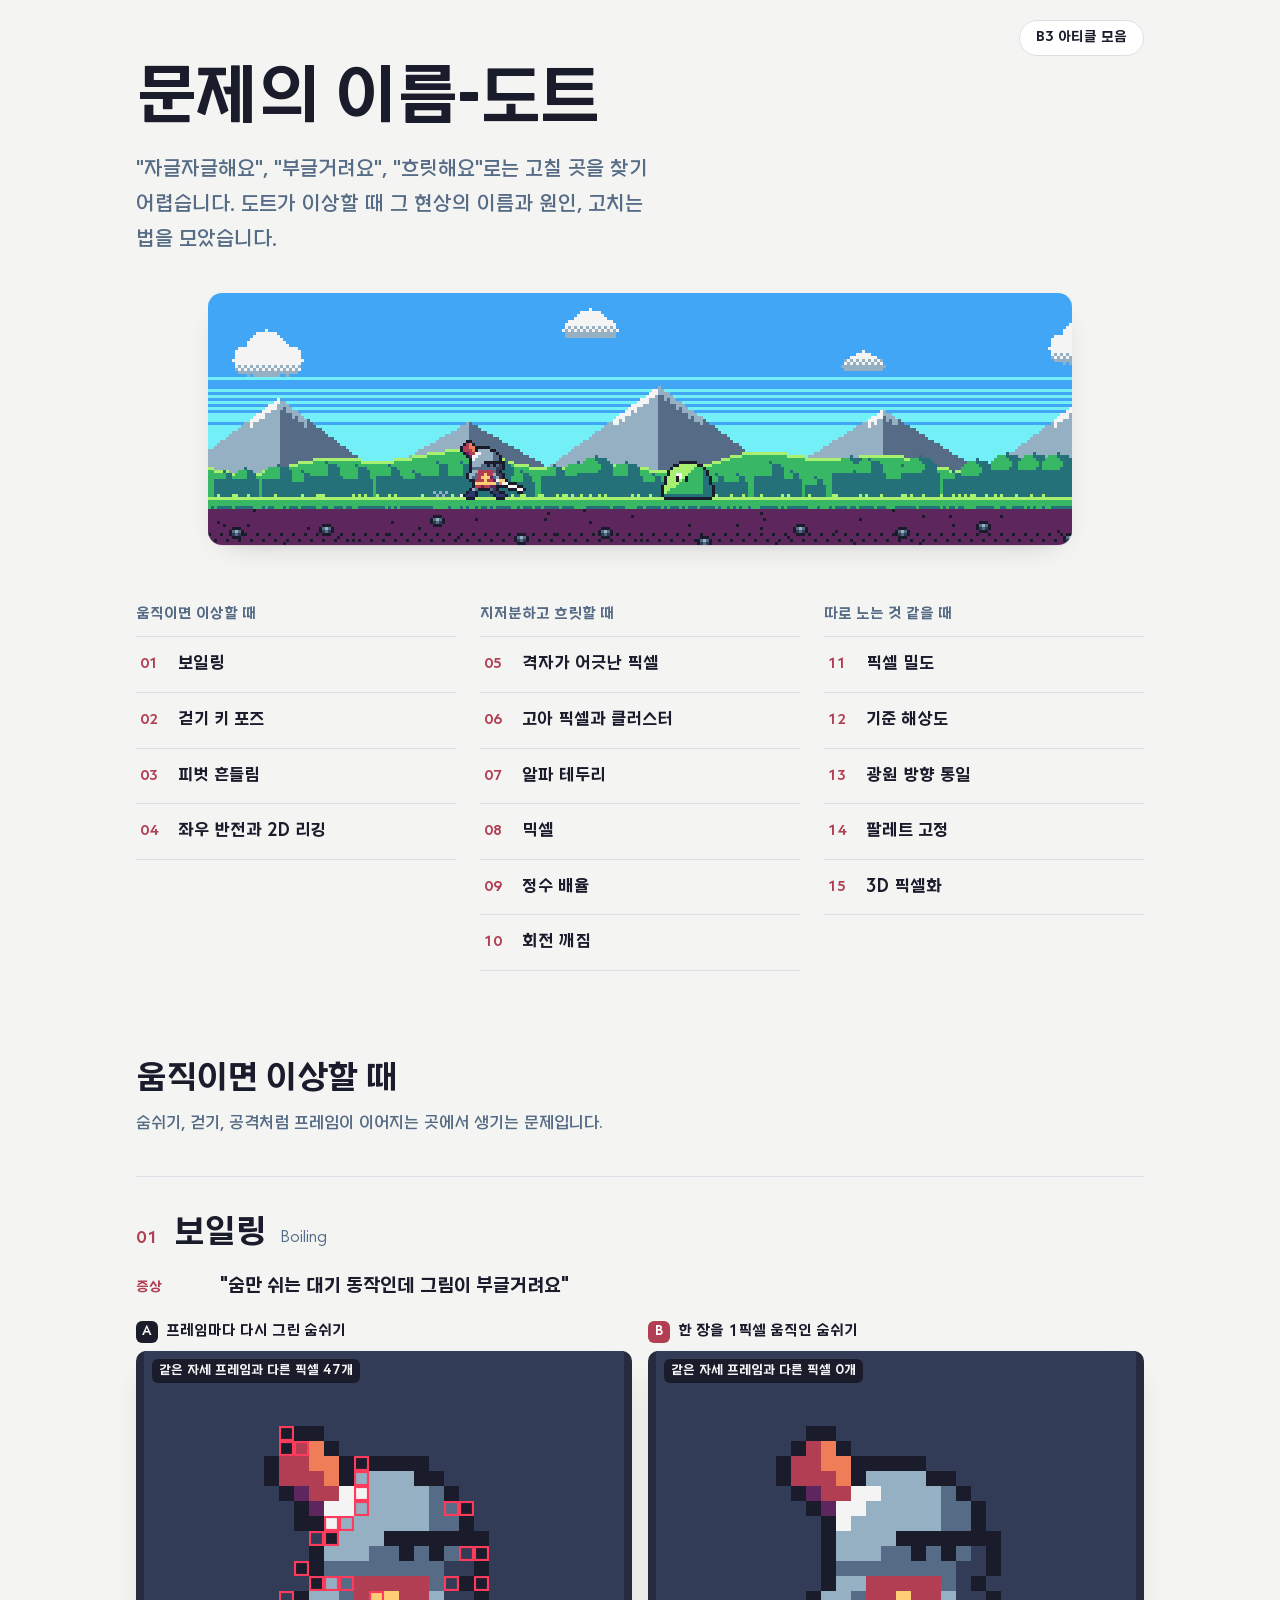
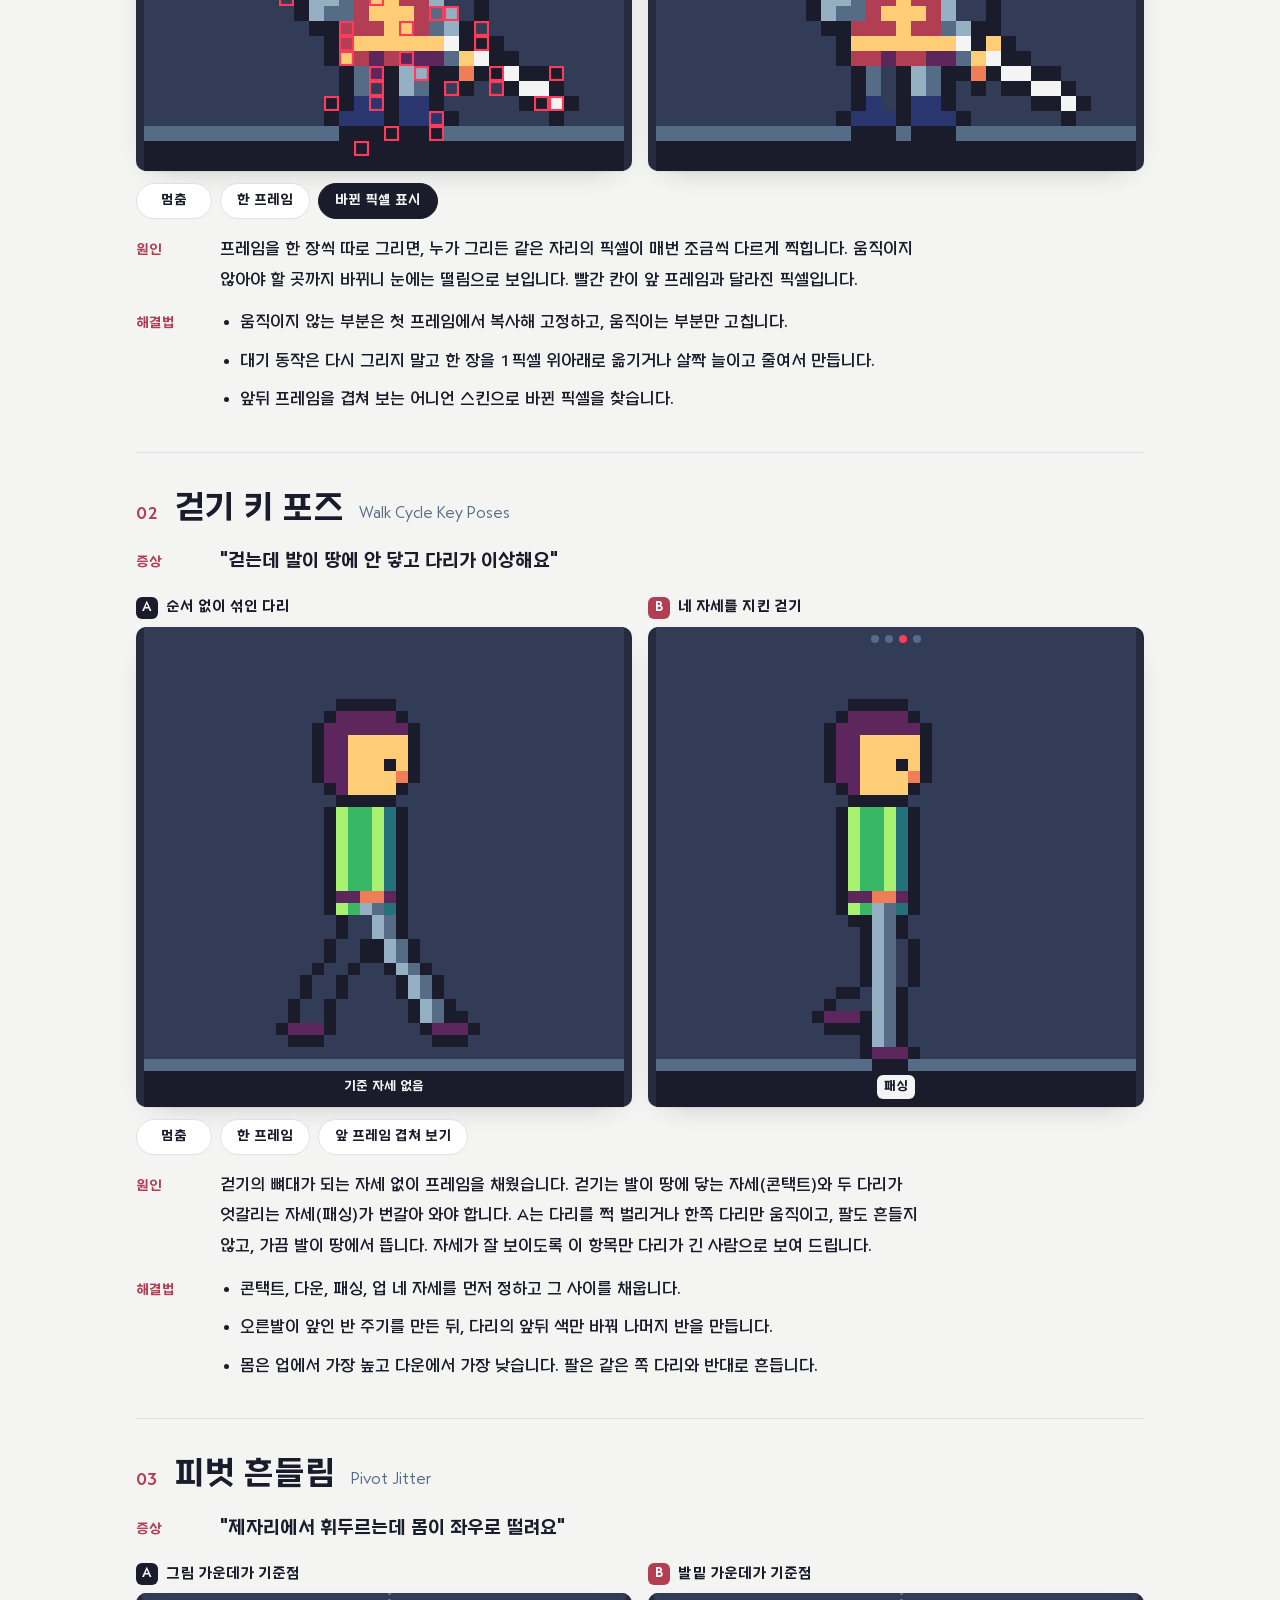
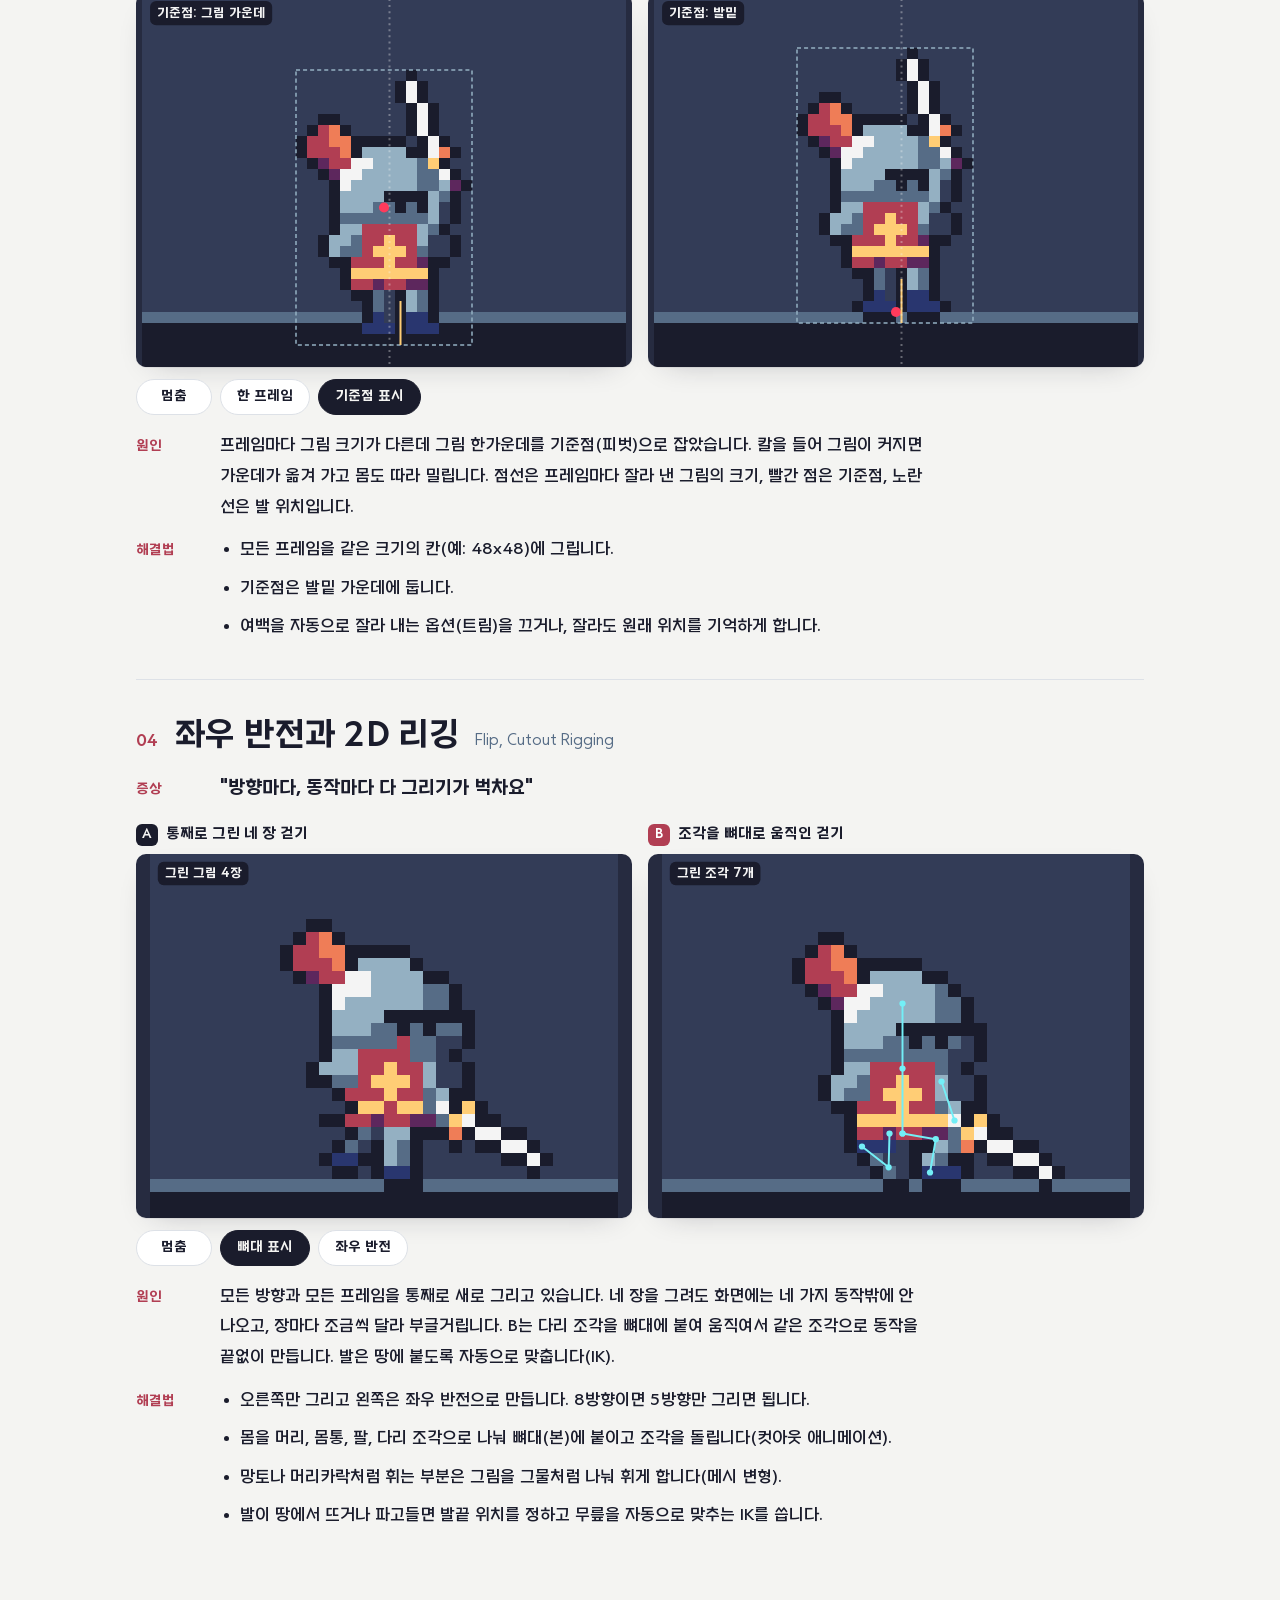
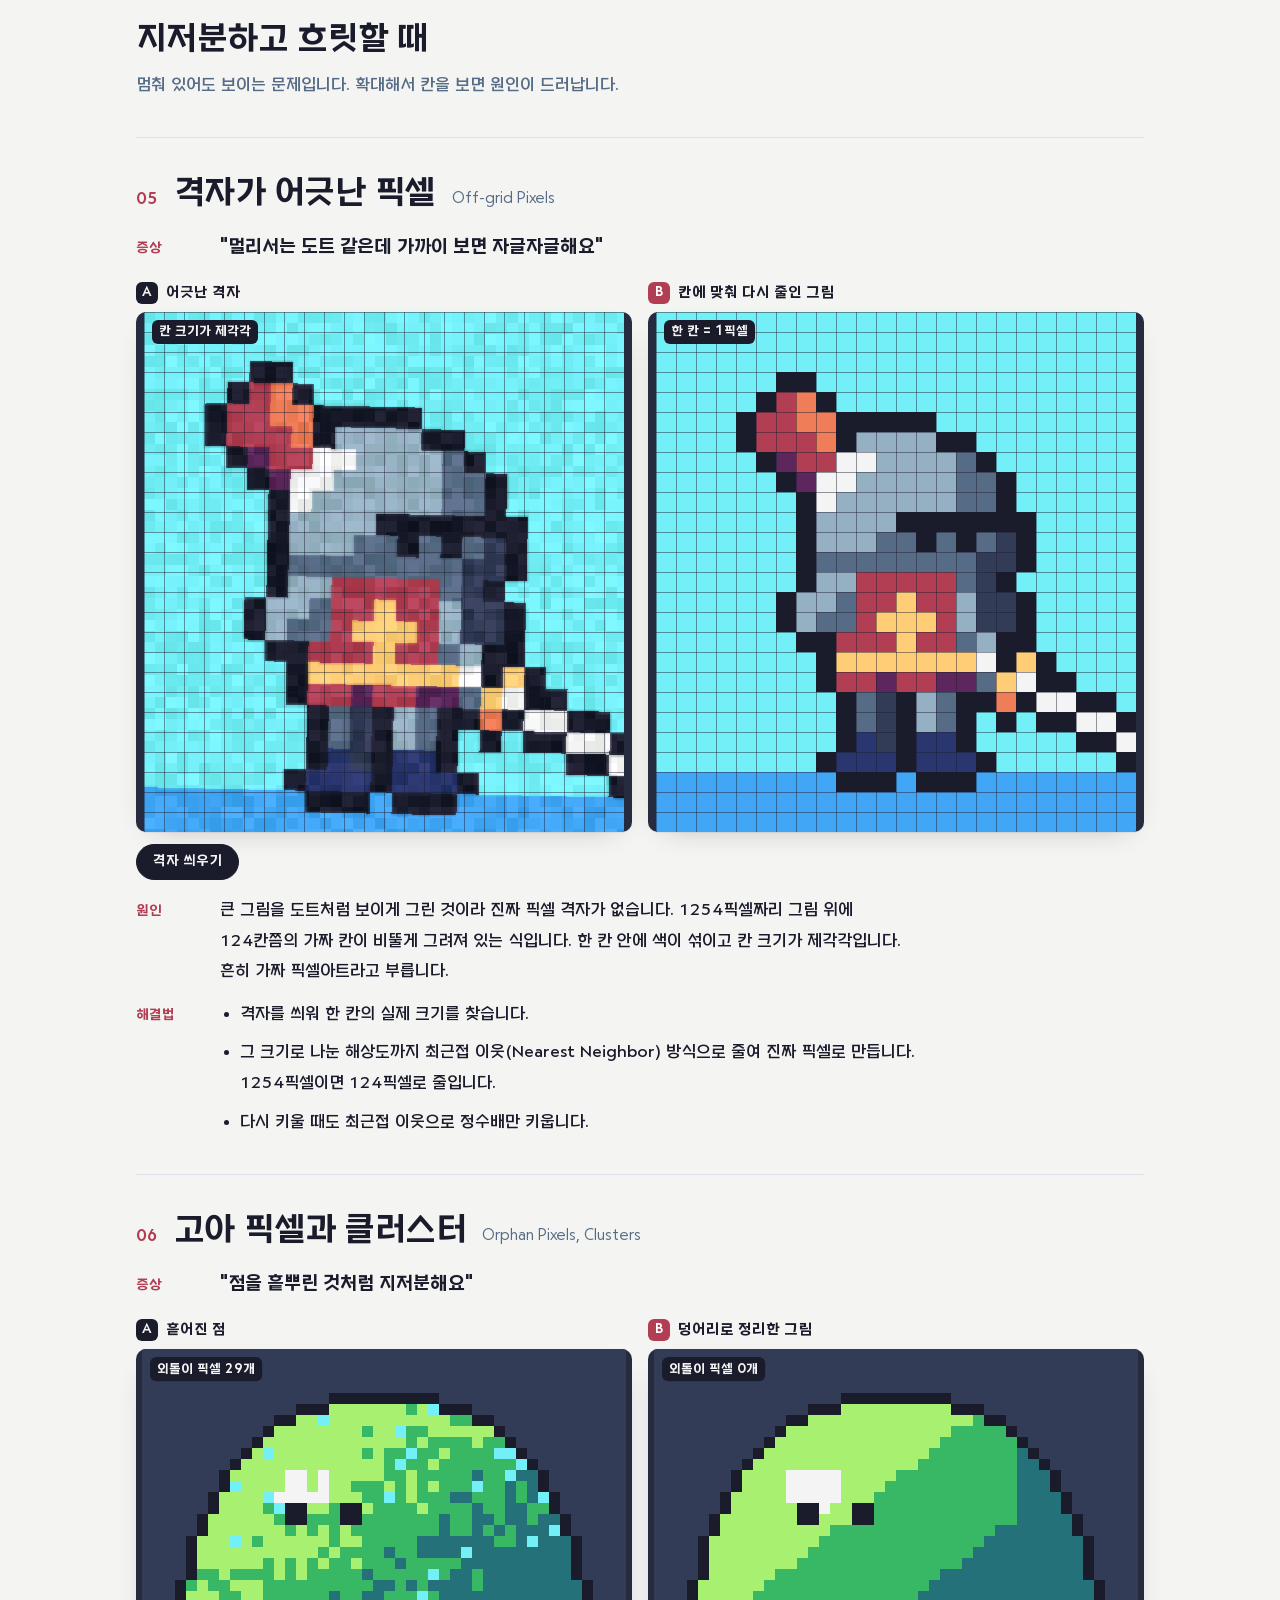
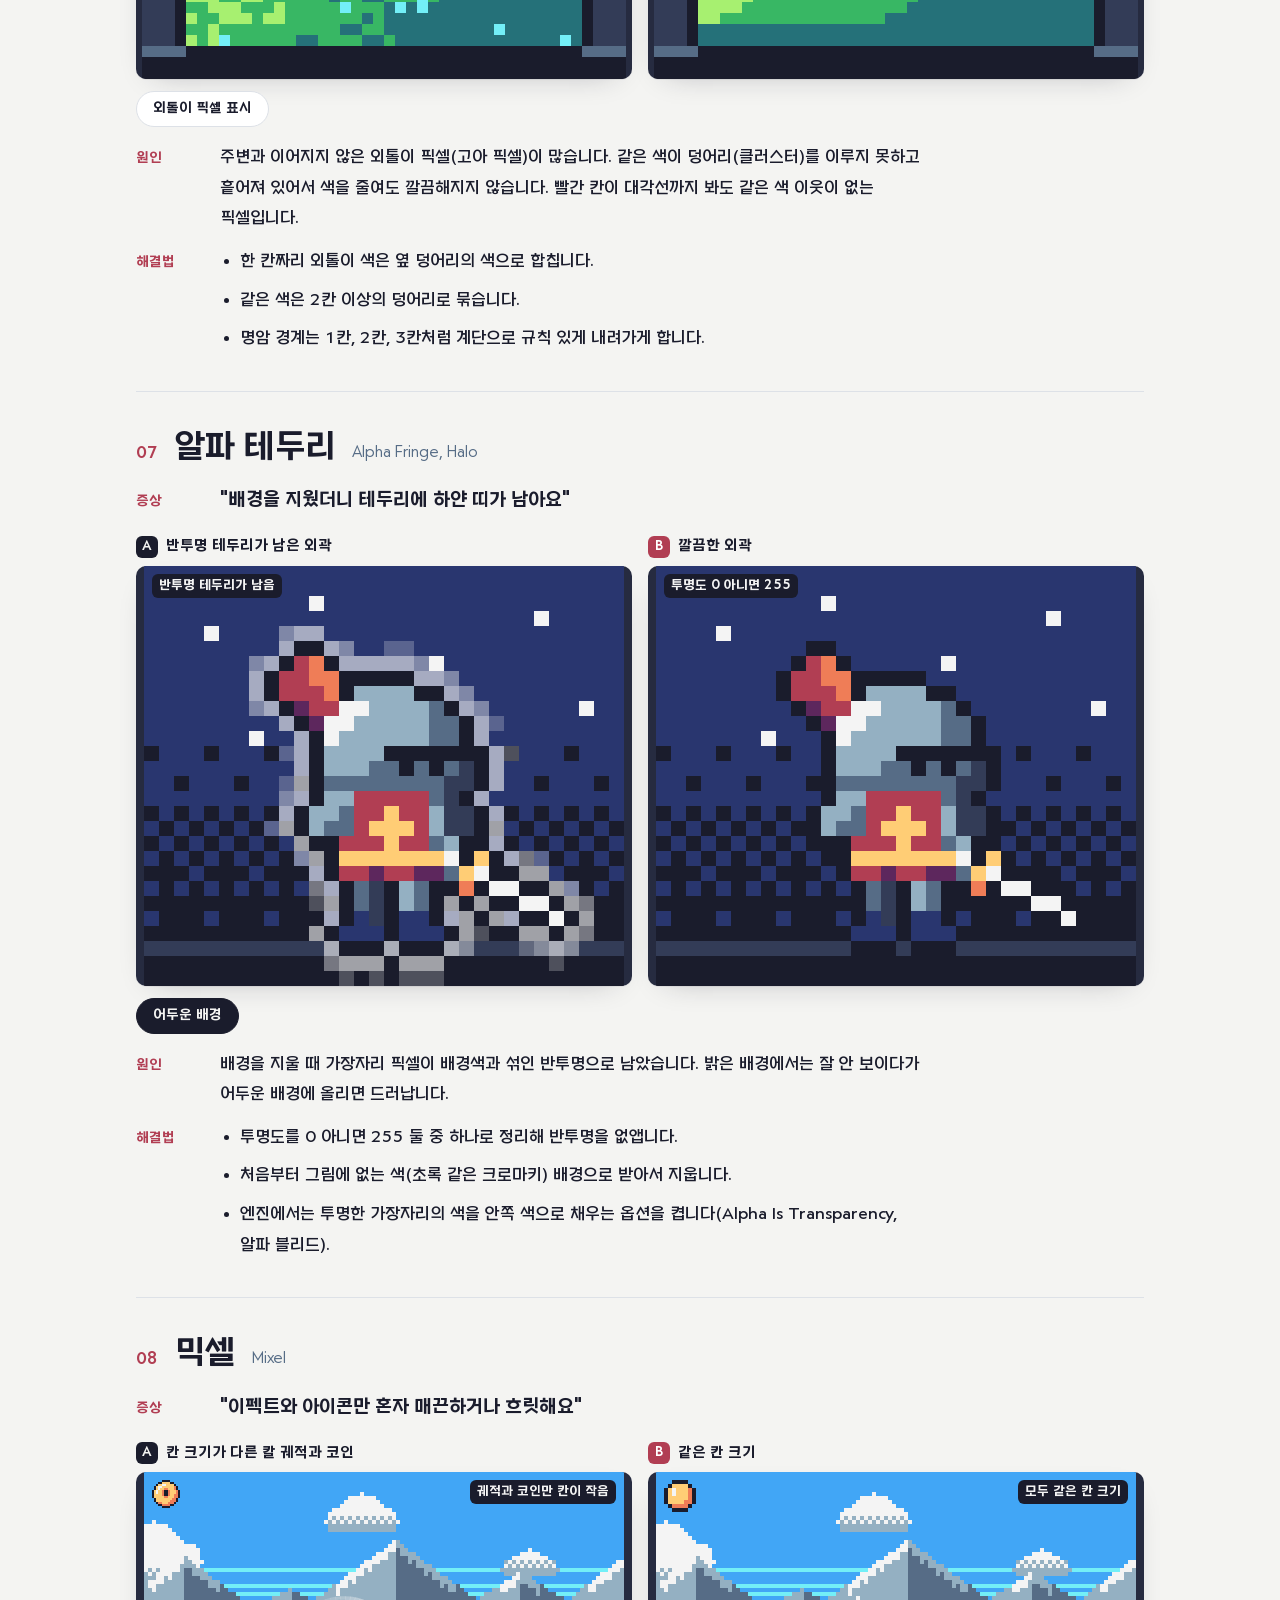
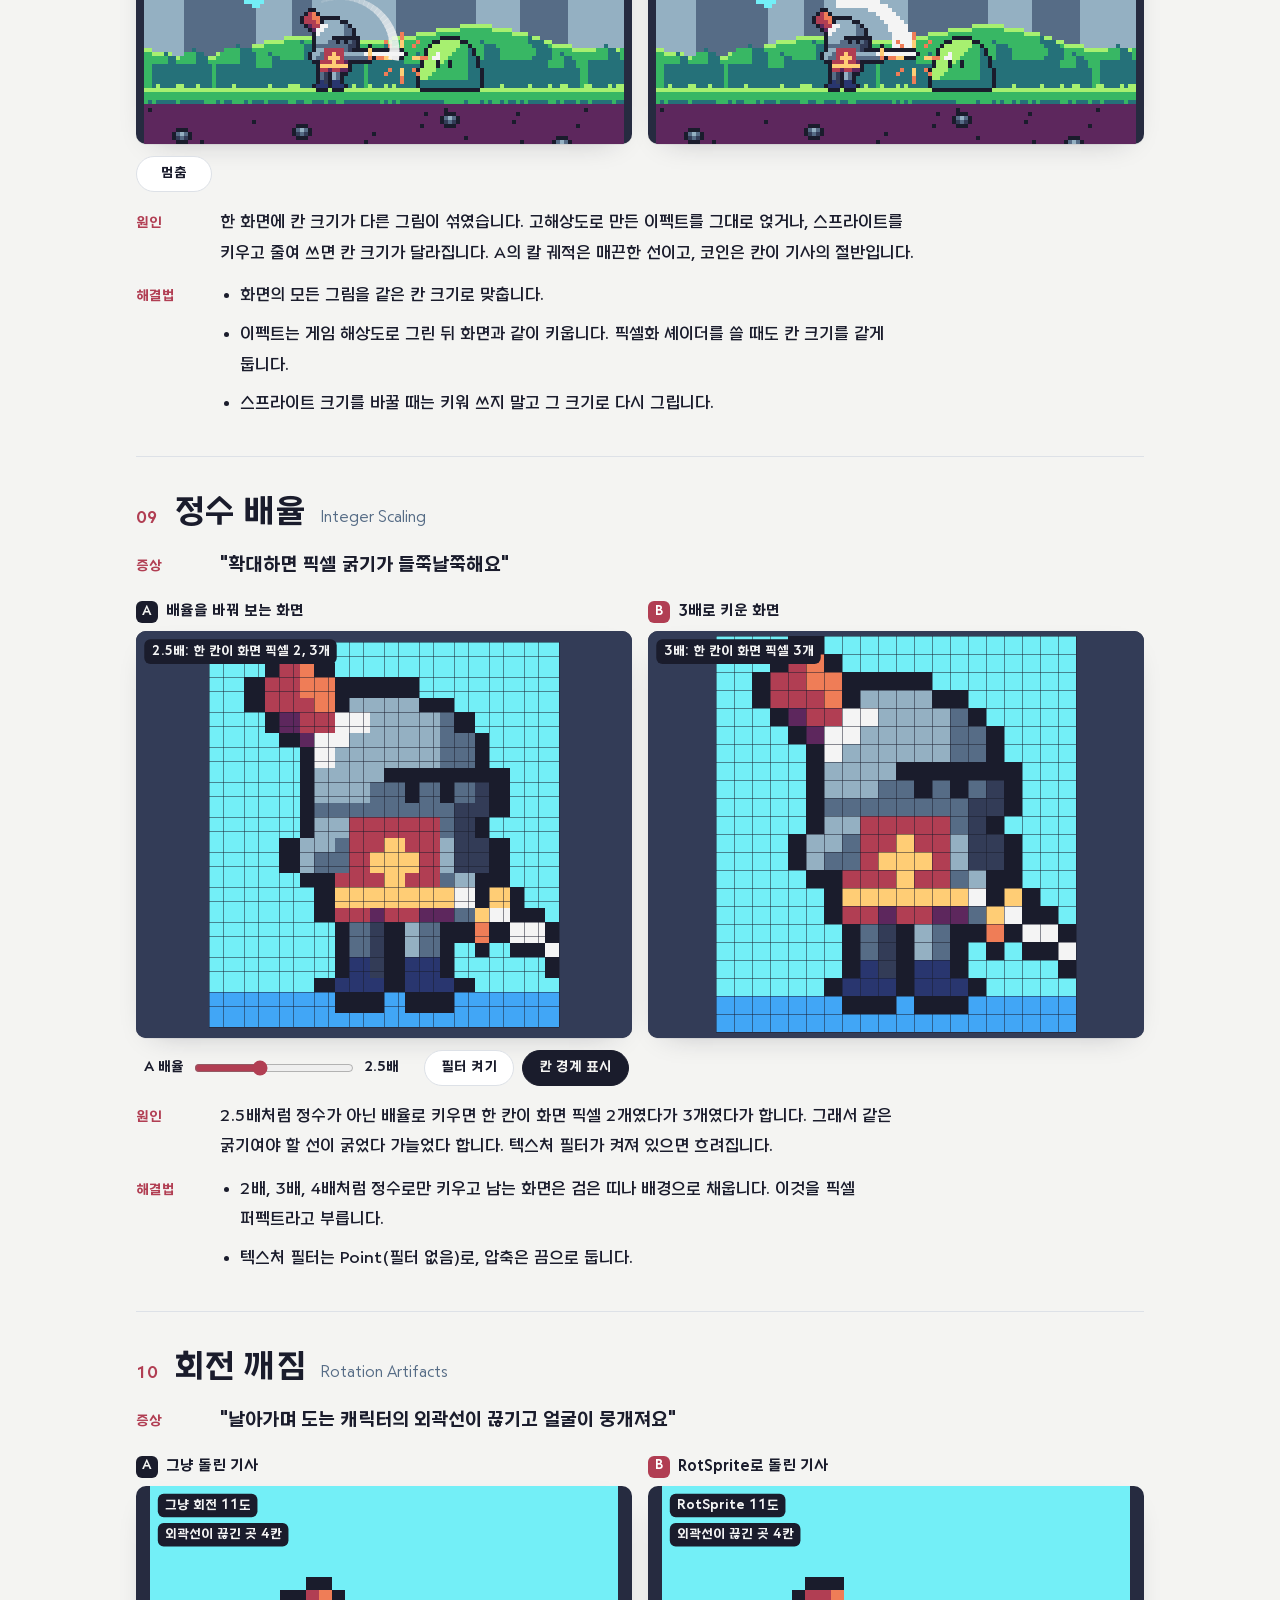
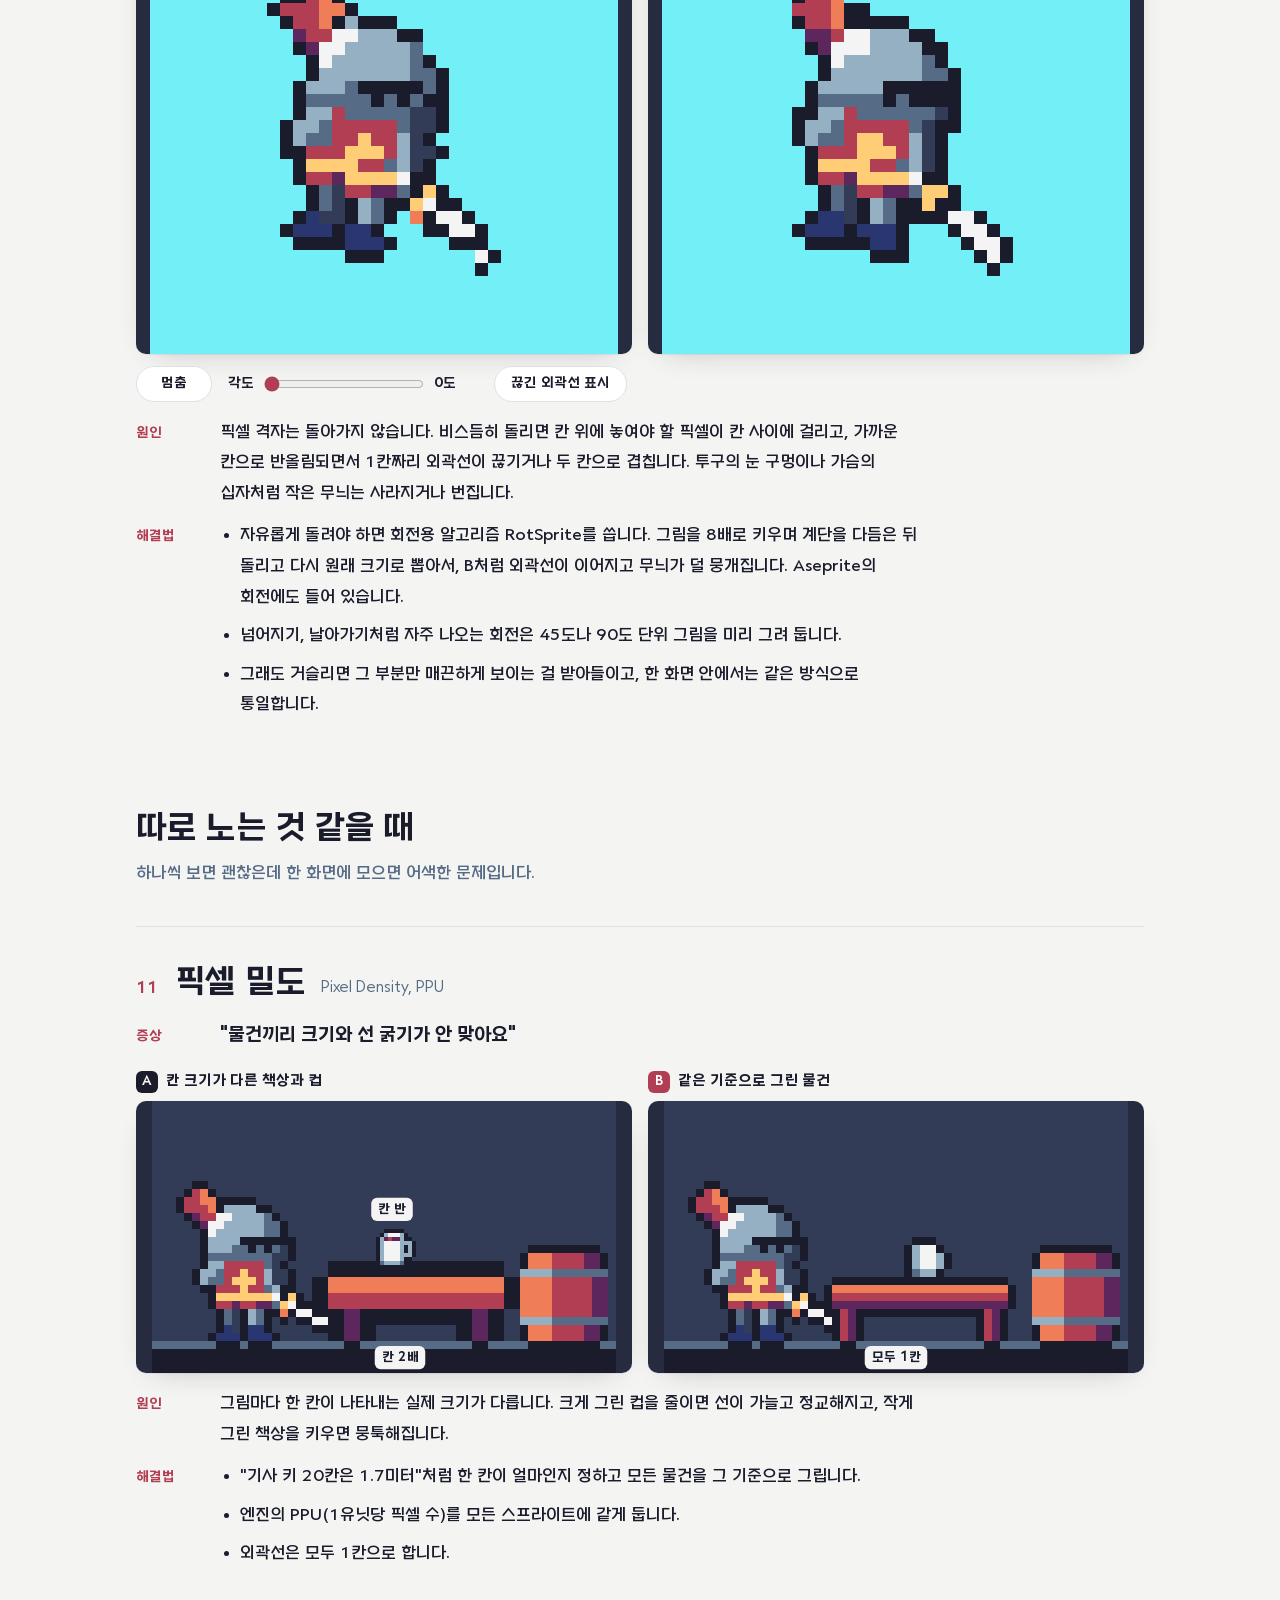
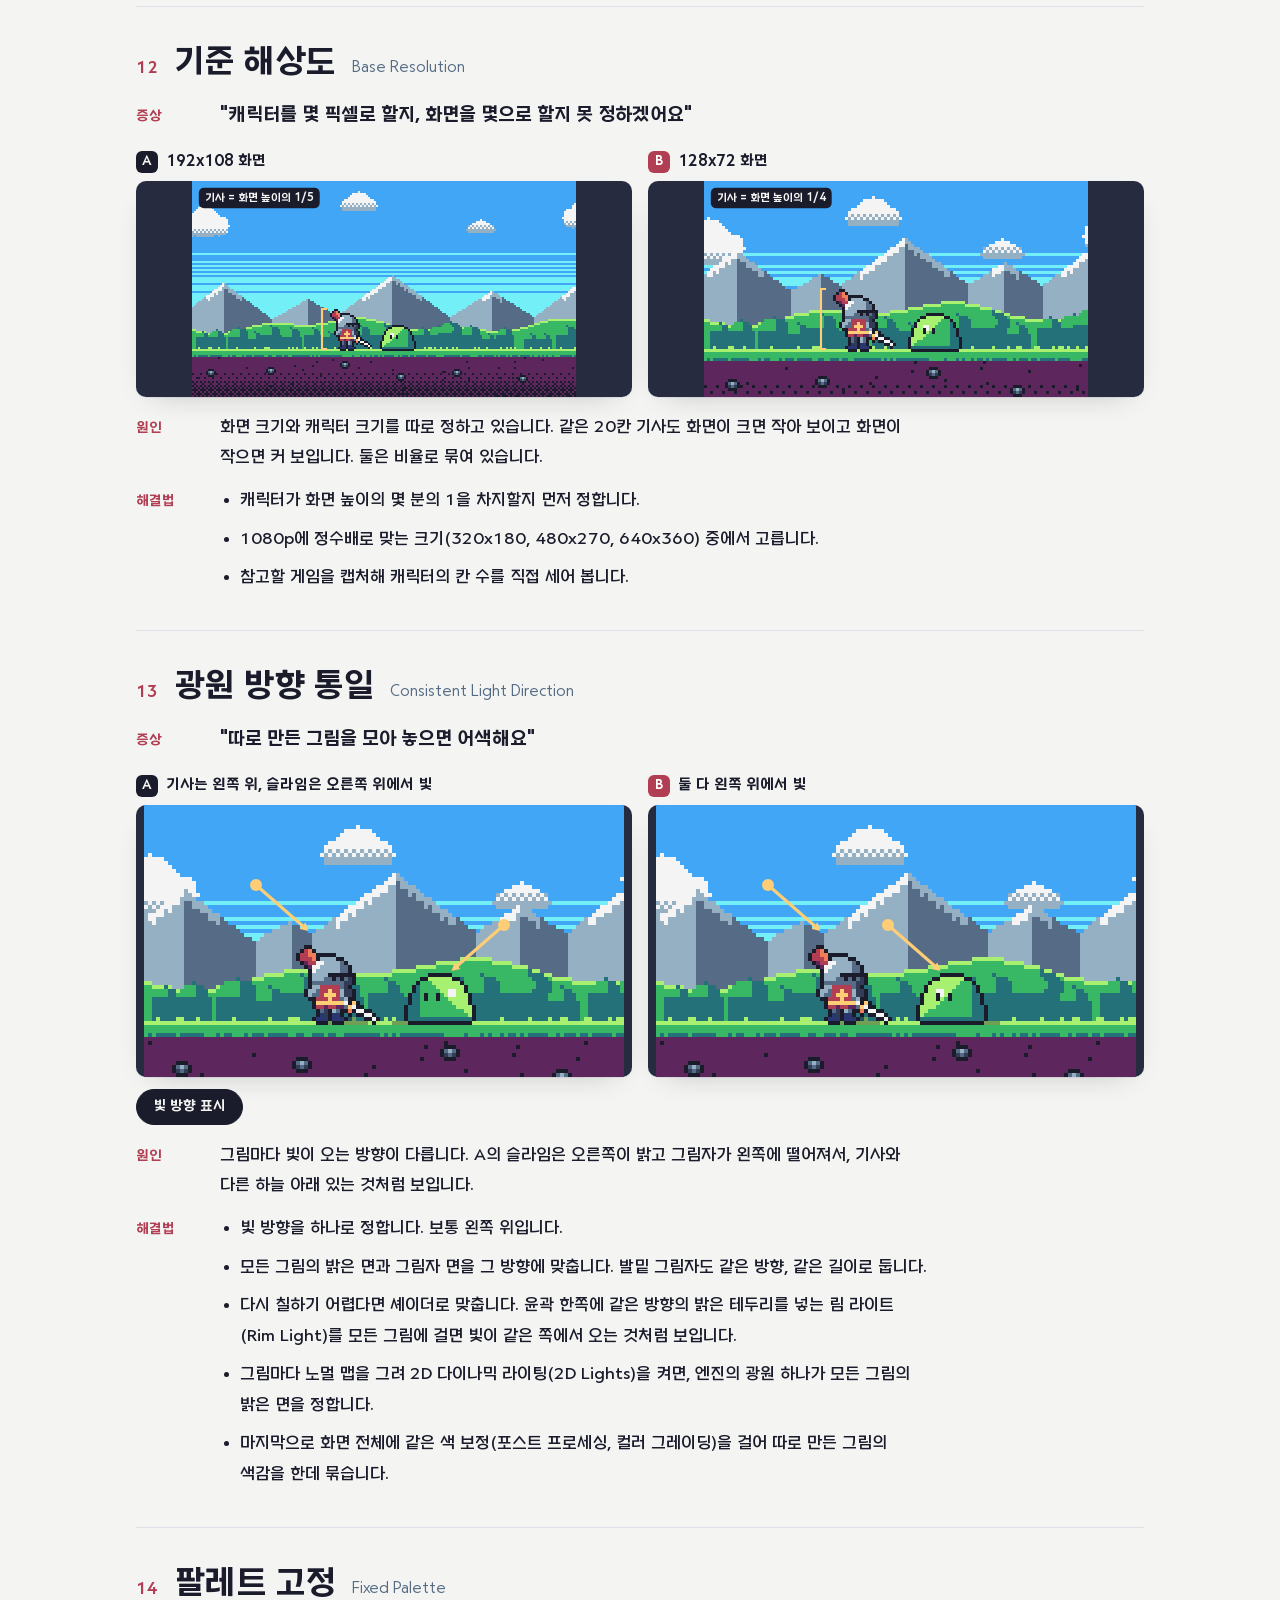
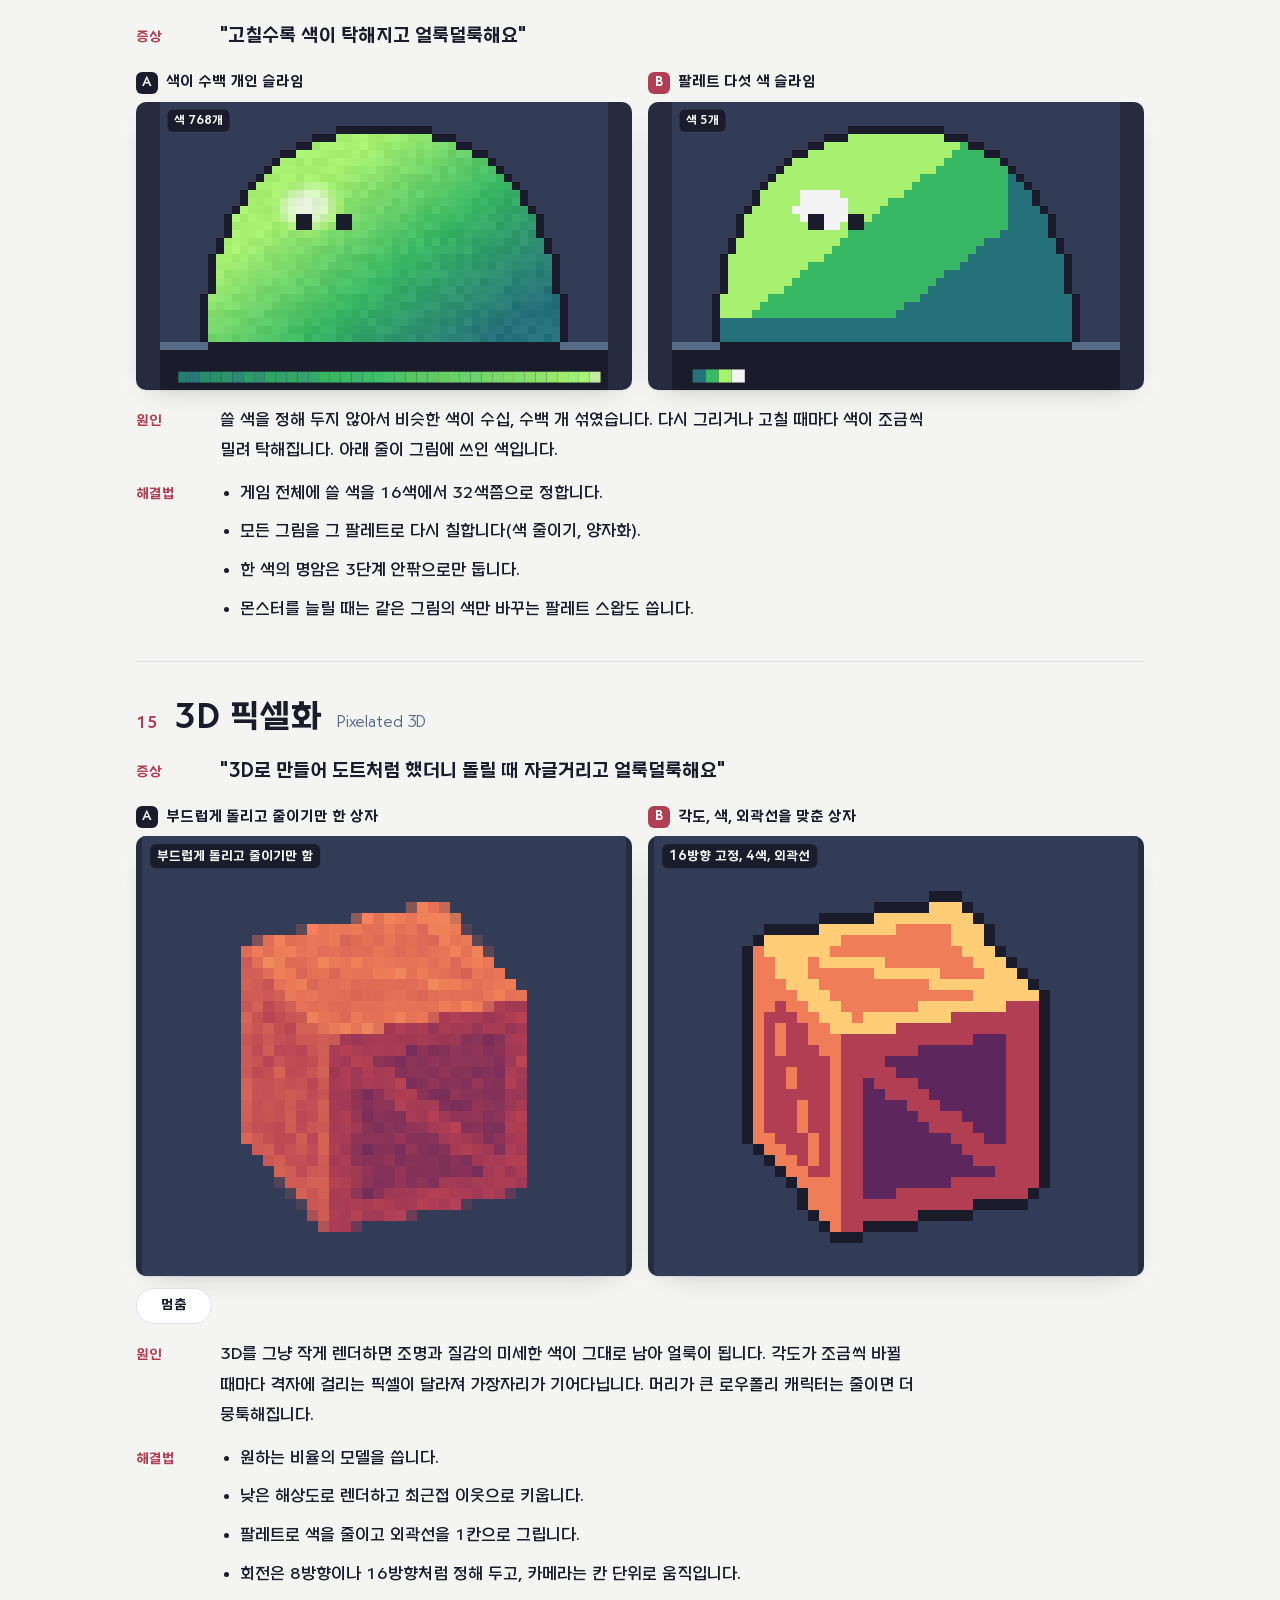
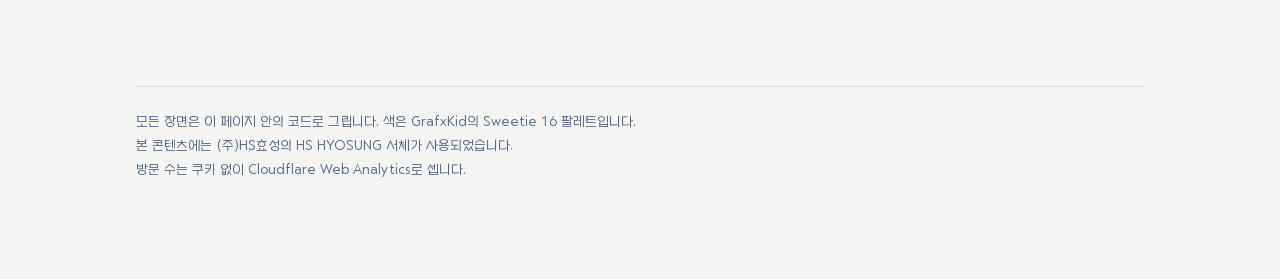
==== commit abc4830f: "방문 수 집계: Cloudflare Web Analytics(쿠키 없음)와 바닥글 안내 Co-Authored-By: Claude Opus 5.5 <noreply@anthropic." ====
--- a/dot/index.html
+++ b/dot/index.html
@@ -308,6 +308,7 @@
 <footer>
  <p>모든 장면은 이 페이지 안의 코드로 그립니다. 색은 GrafxKid의 Sweetie 16 팔레트입니다.</p>
  <p>본 콘텐츠에는 (주)HS효성의 HS HYOSUNG 서체가 사용되었습니다.</p>
+ <p>방문 수는 쿠키 없이 Cloudflare Web Analytics로 셉니다.</p>
 </footer>
 <noscript><p>시연 장면은 자바스크립트를 켜야 보입니다. 글은 그대로 읽을 수 있습니다.</p></noscript>
 </div>
@@ -710,4 +711,5 @@
 window.__seekDot=(id,t)=>{const it=items.find(q=>q.root.id===id||q.root.dataset.demo===id);it.st.playing=false;it.st.t=t;it.st.clock=t;it.cvs.forEach(cv=>renderDemo(it,cv))};
 Promise.all([document.fonts.load(`700 16px ${FONT}`),document.fonts.load(`500 16px ${FONT}`)]).catch(()=>{}).then(()=>{fitAll();requestAnimationFrame(loop)});
 
-</script></body></html>
+</script><!-- Cloudflare Web Analytics --><script type='module' src='https://static.cloudflareinsights.com/beacon.min.js' data-cf-beacon='{"token": "eb9c31f861f94b378f5ca0eb41d716d7"}'></script><!-- End Cloudflare Web Analytics -->
+</body></html>
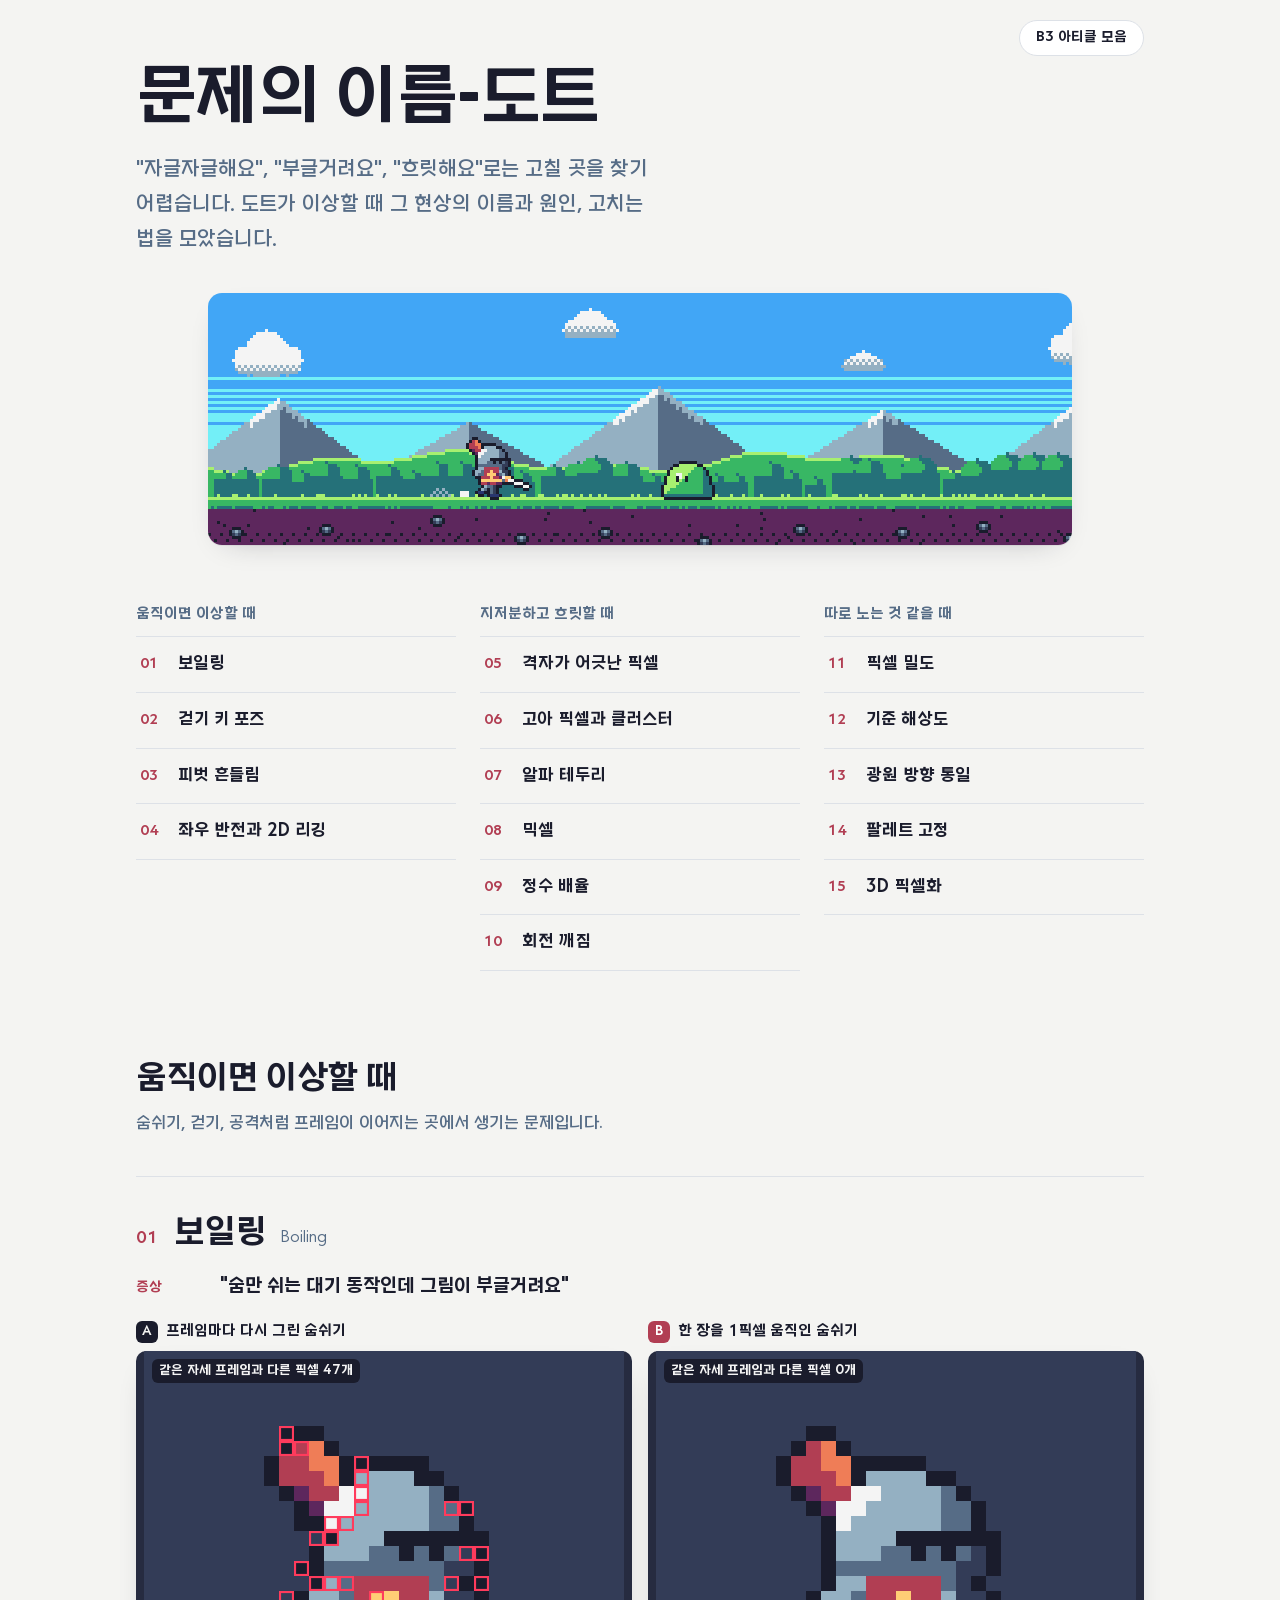
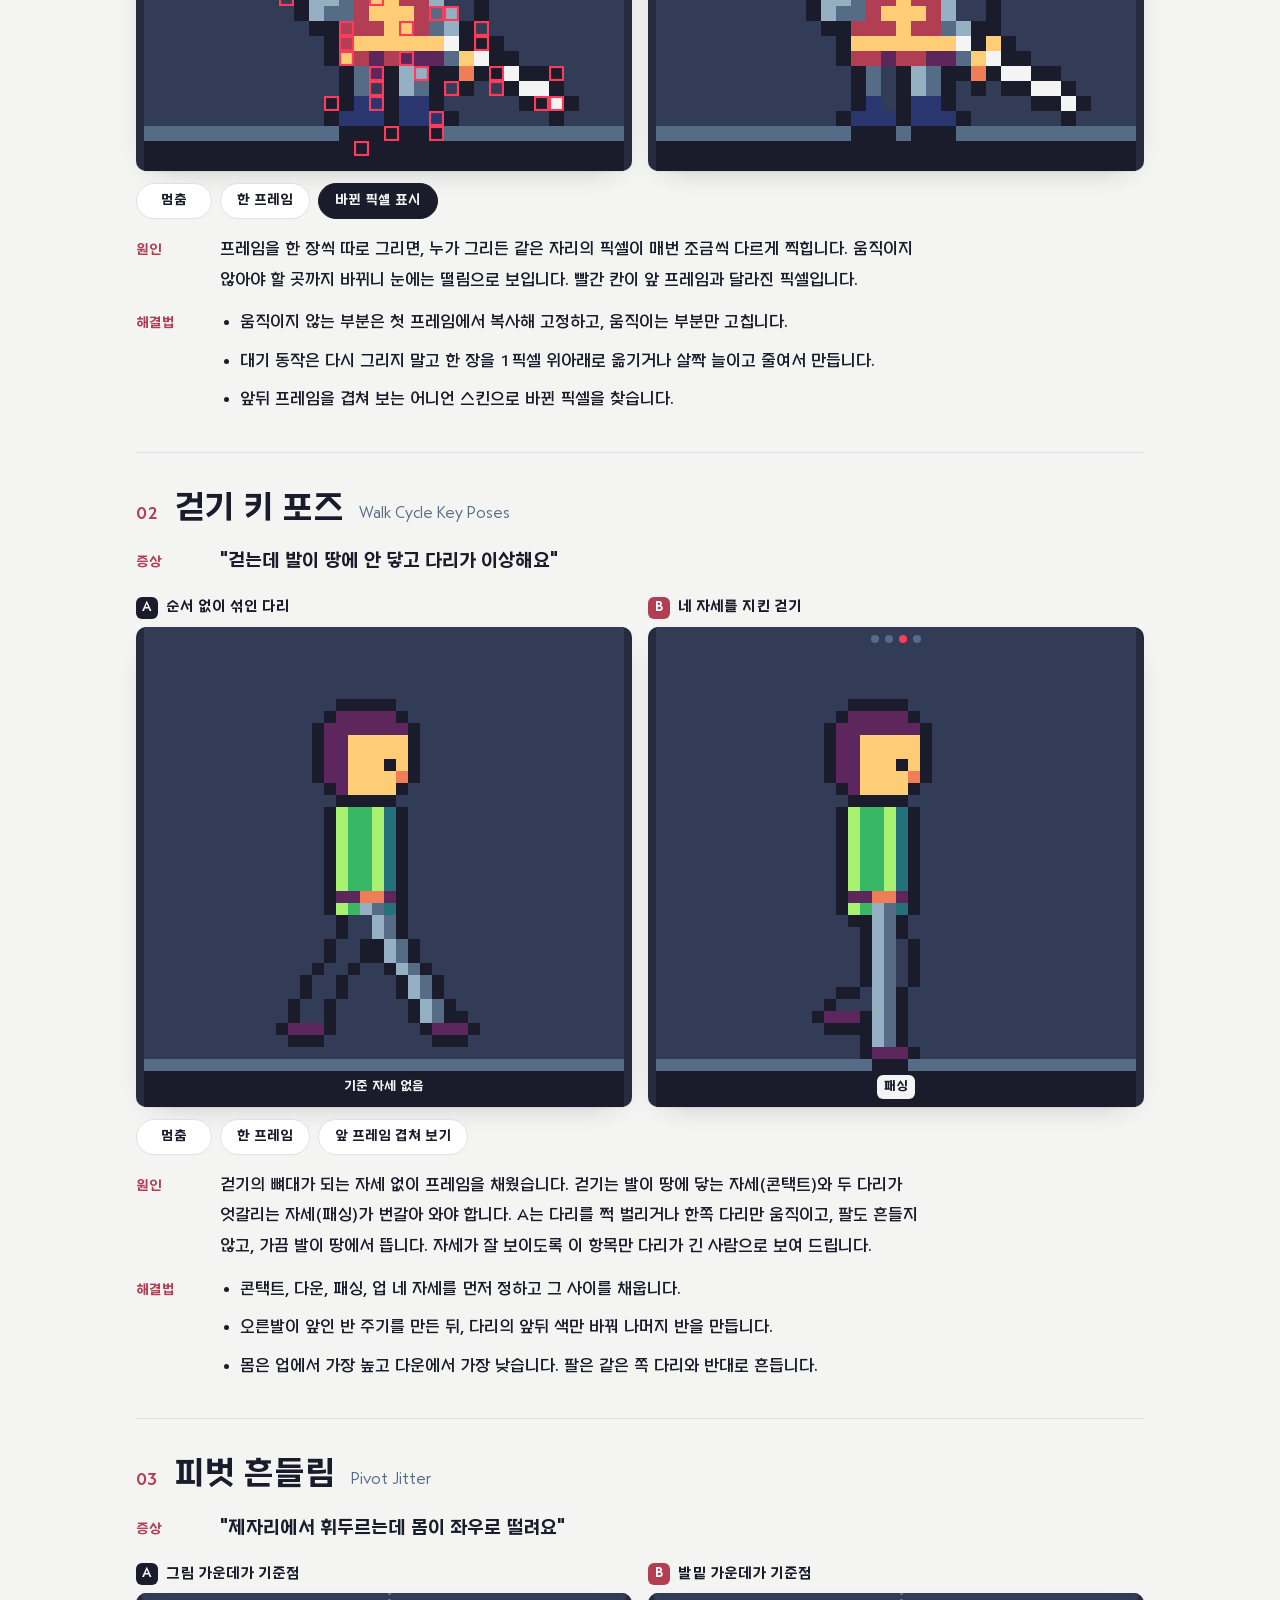
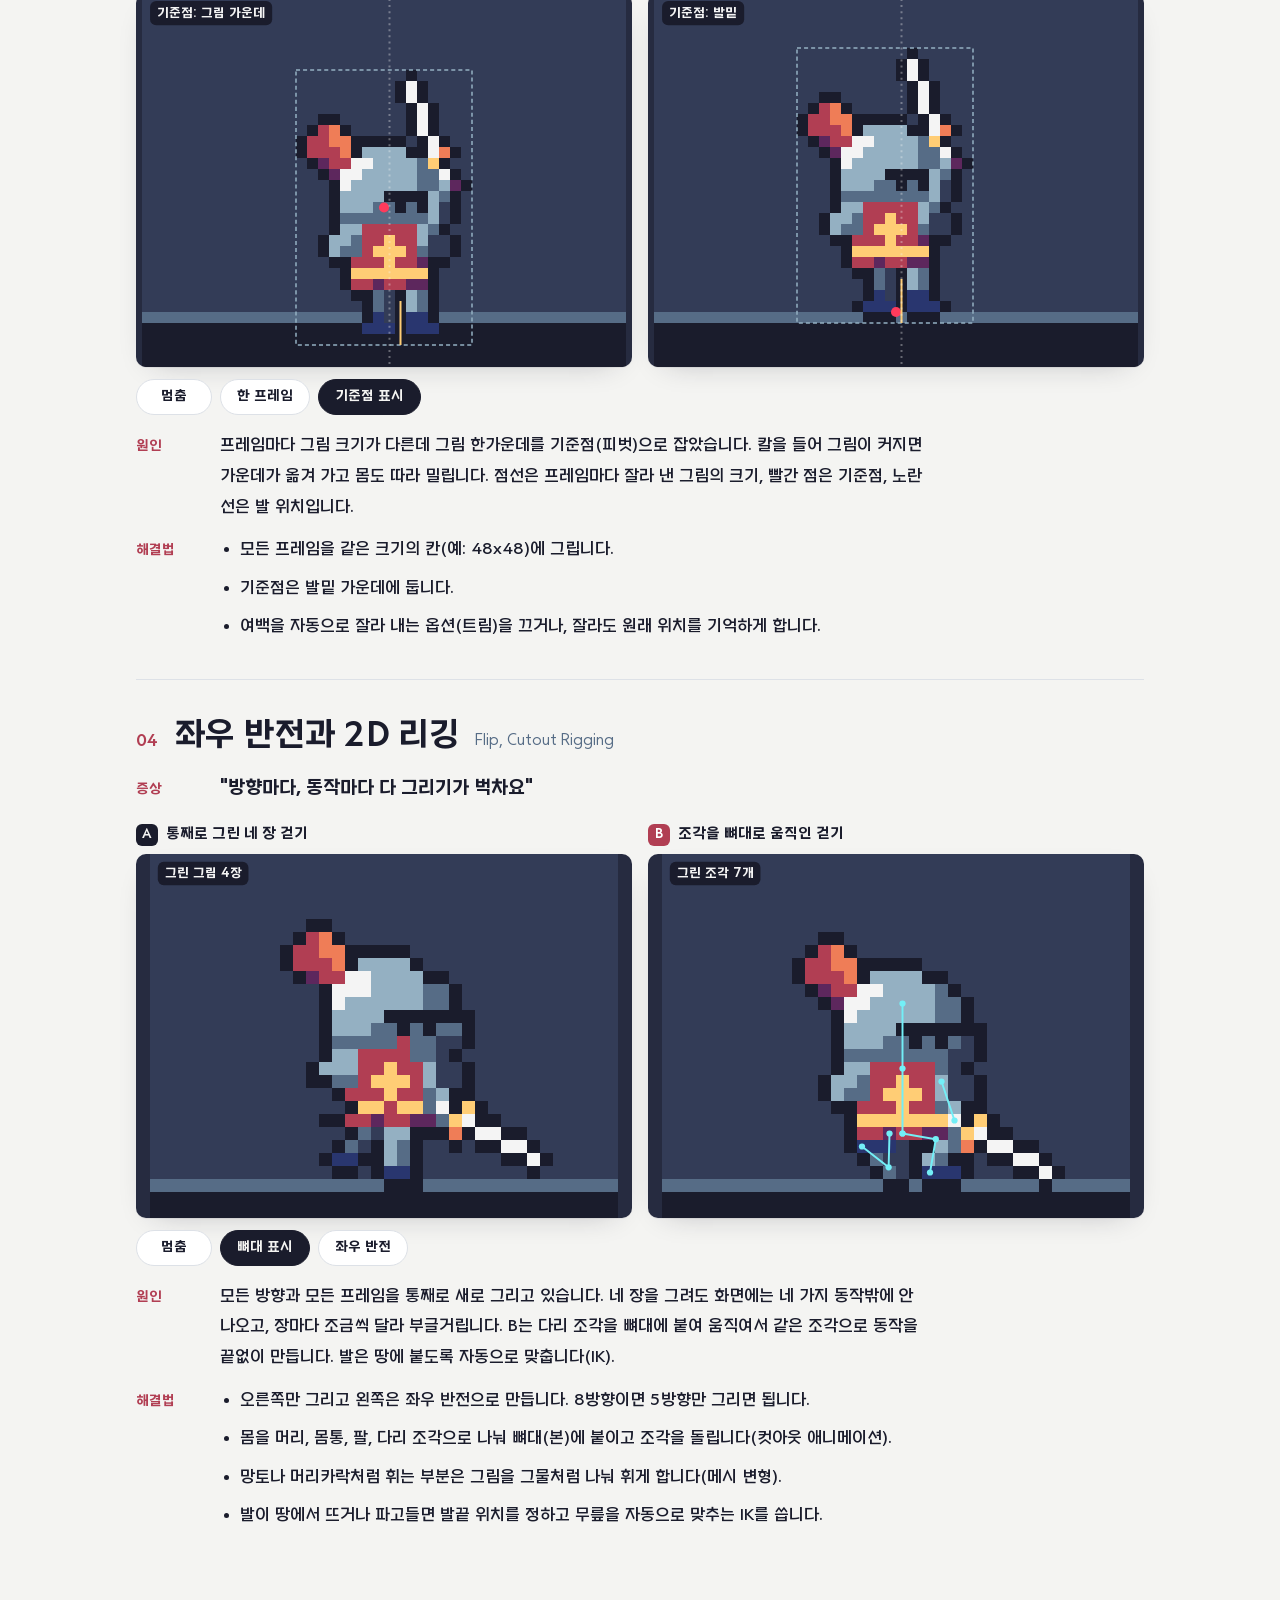
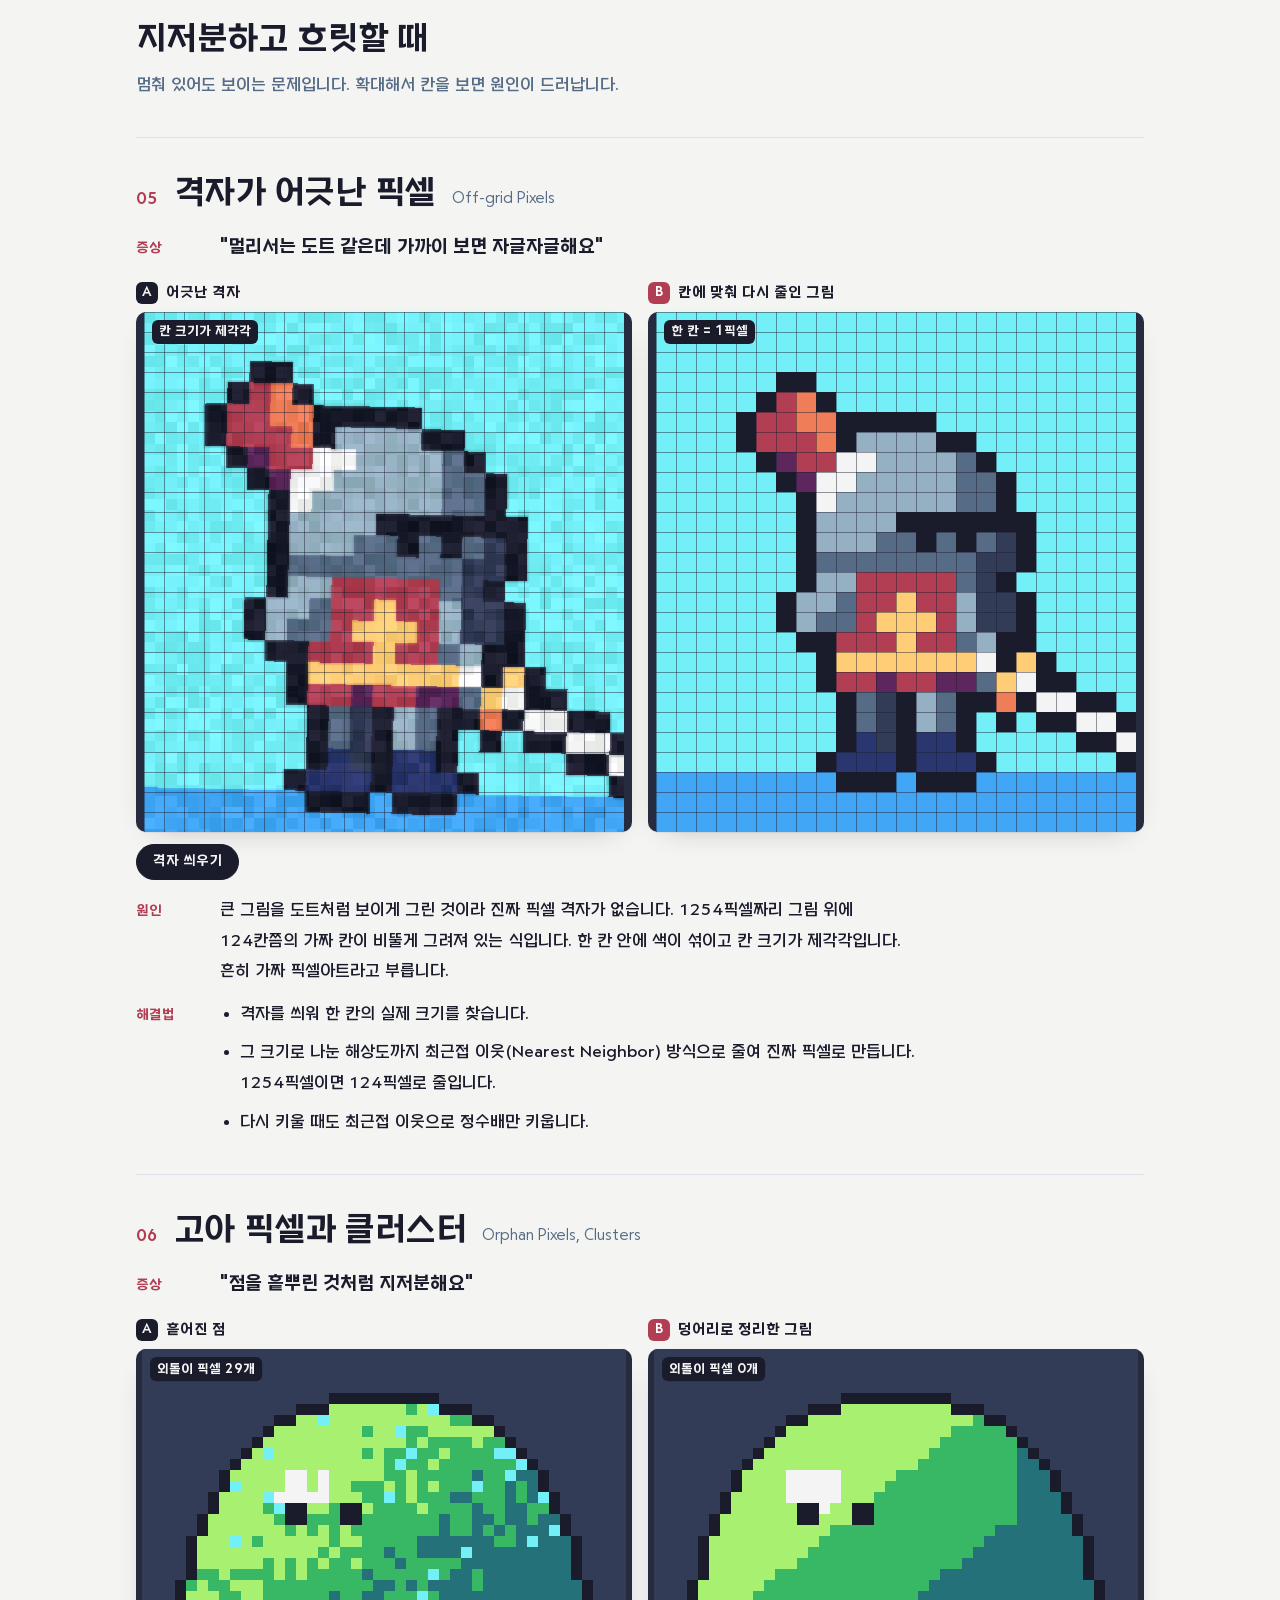
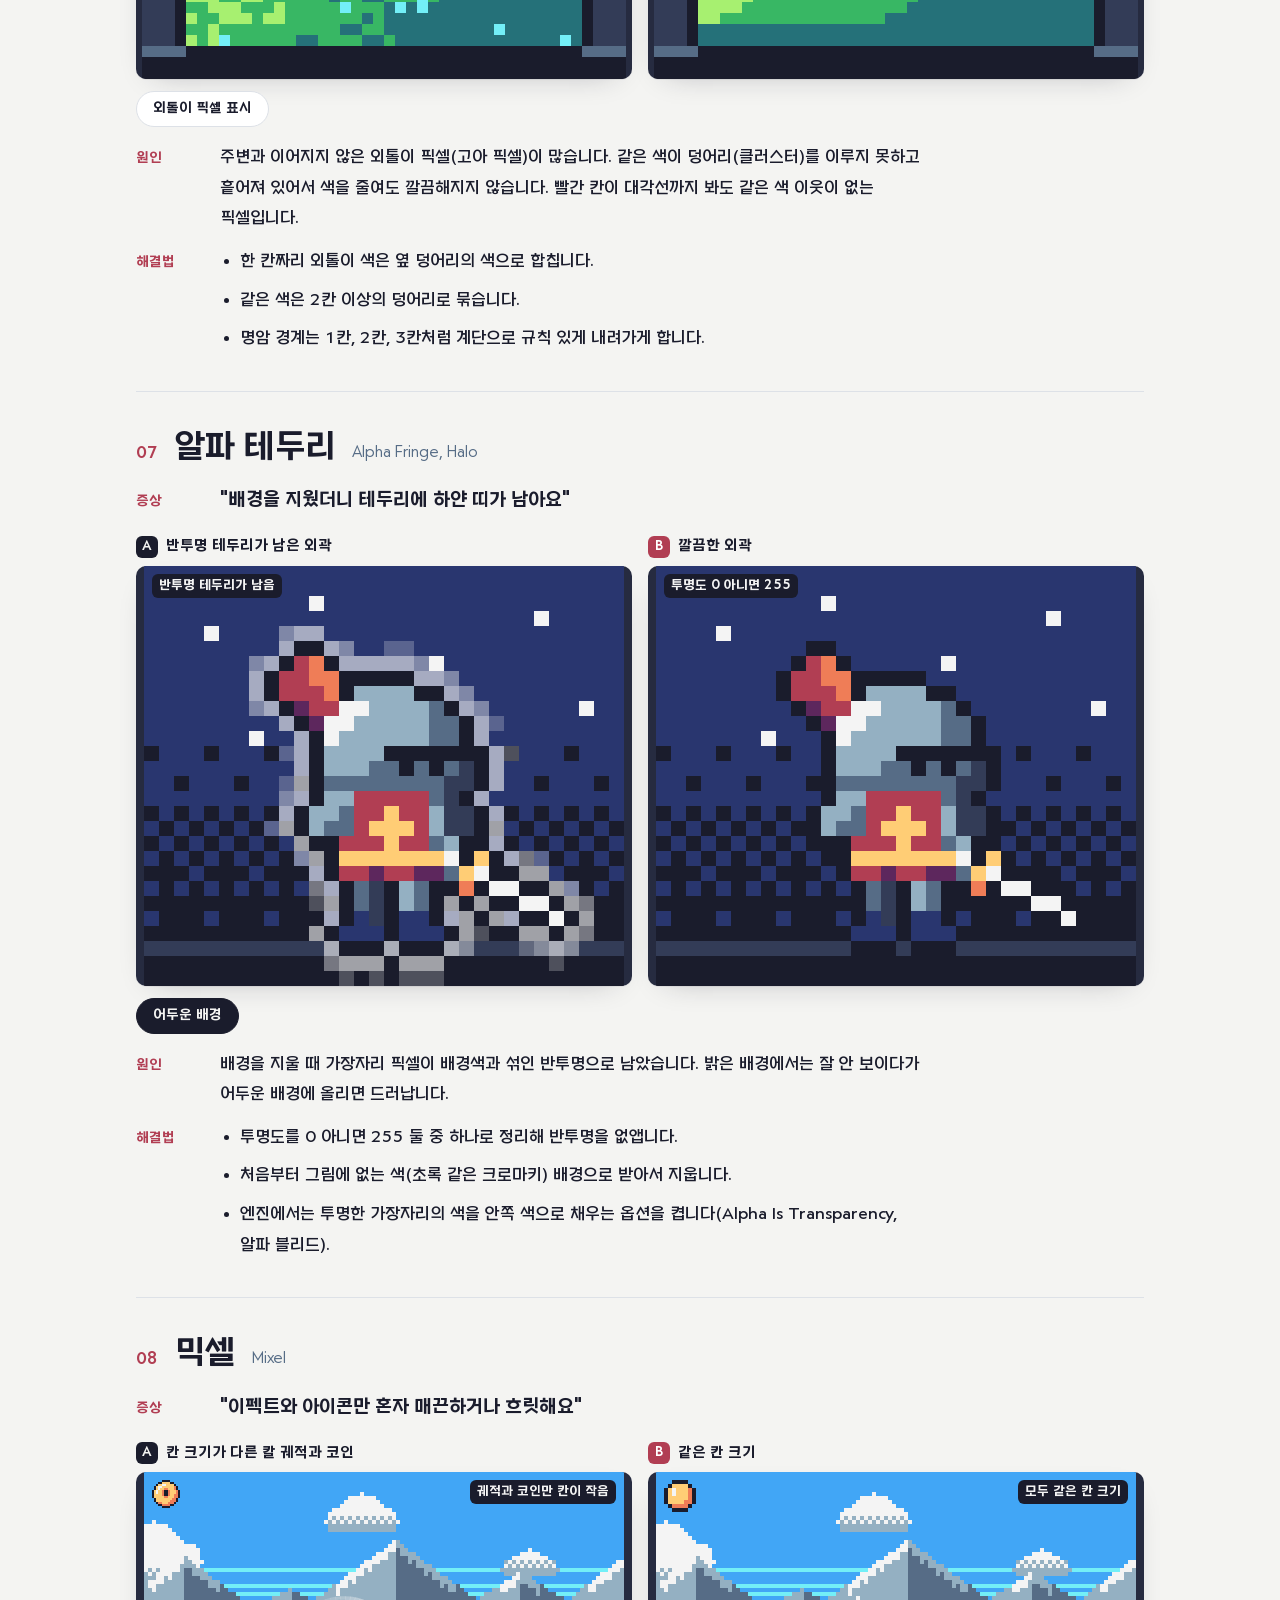
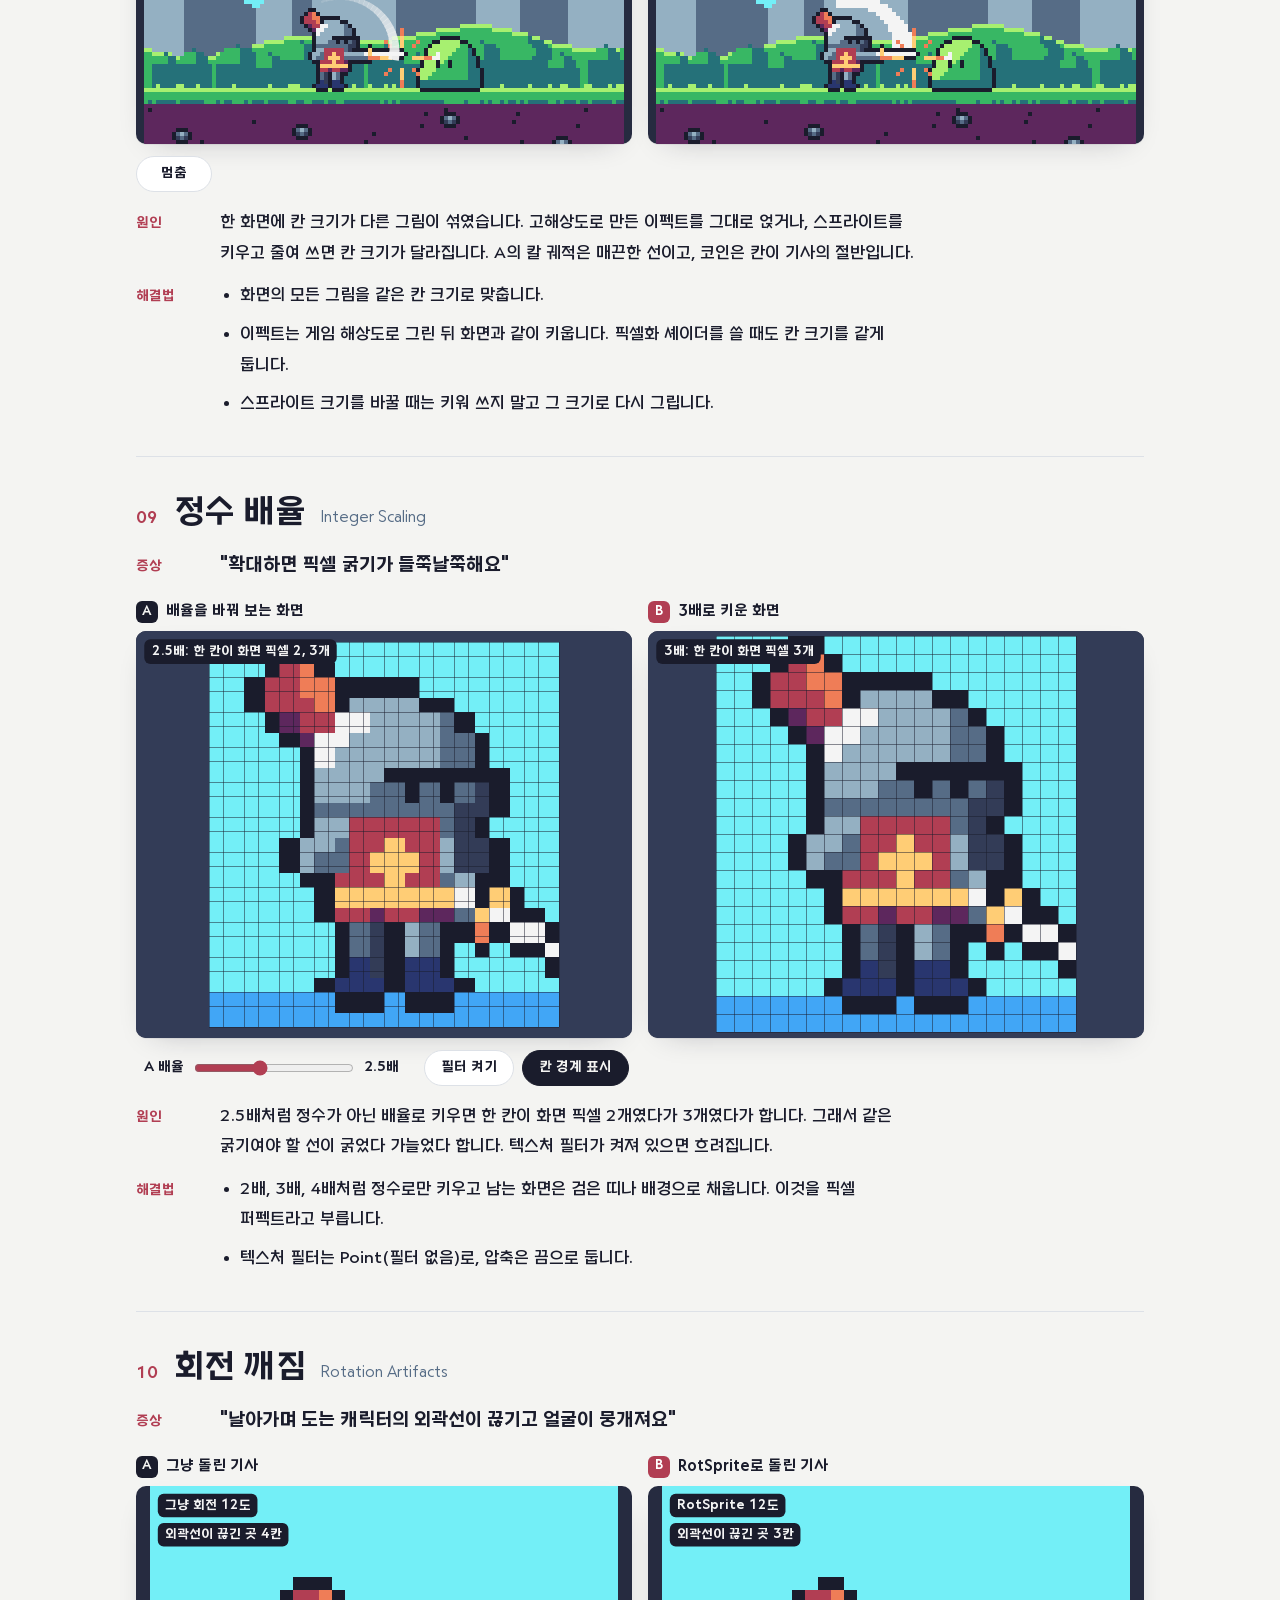
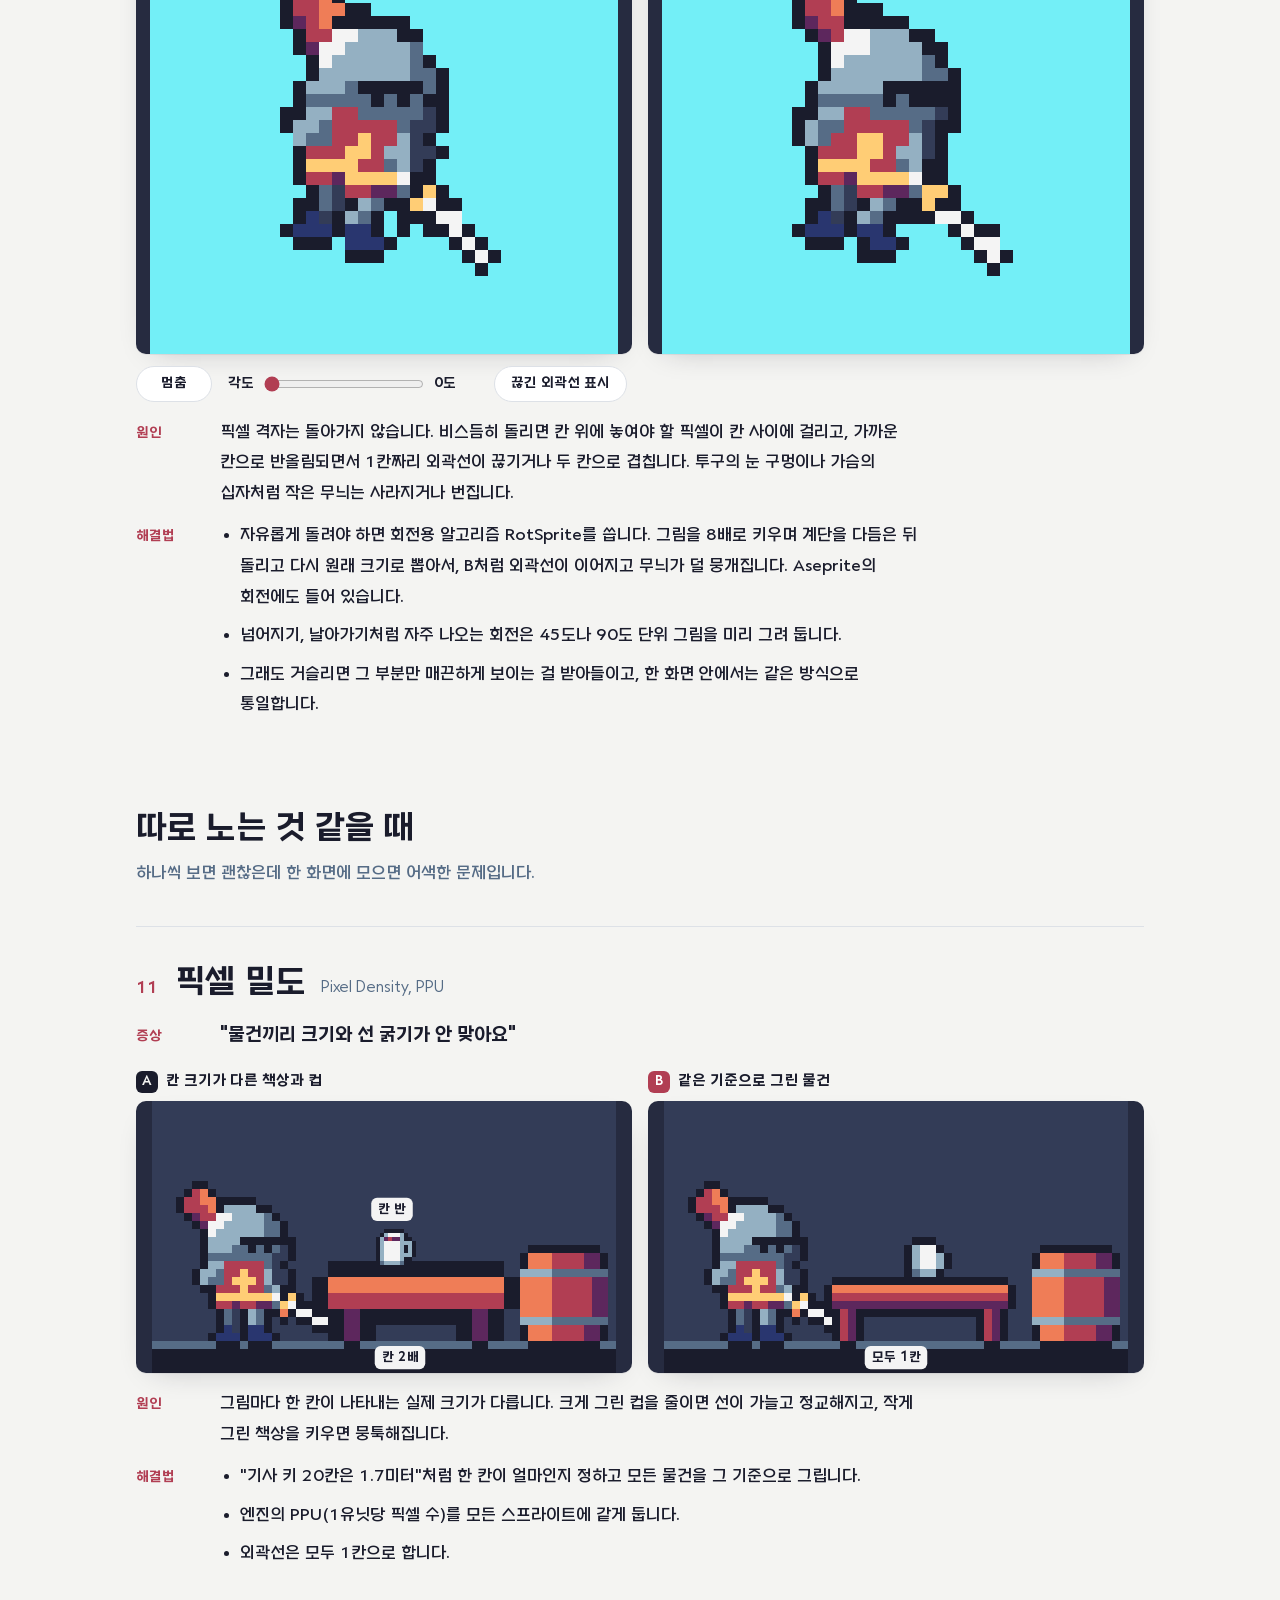
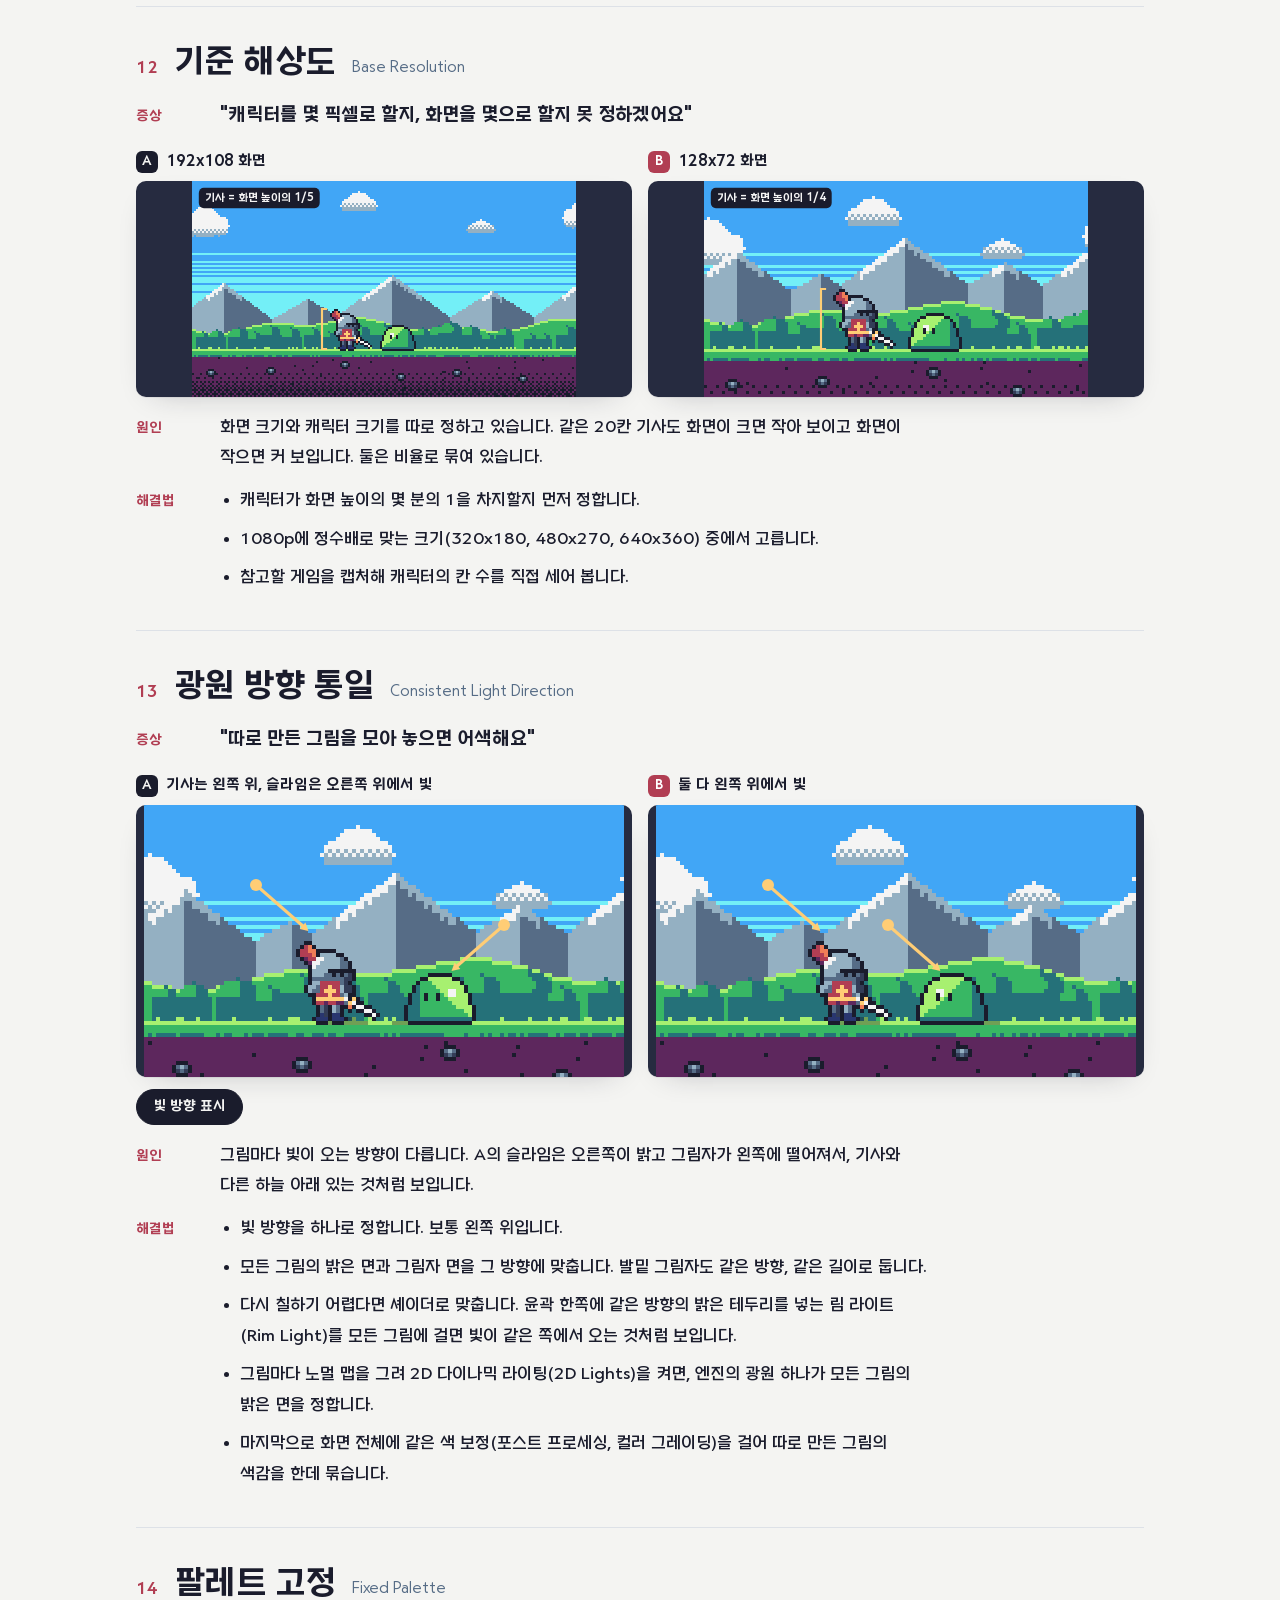
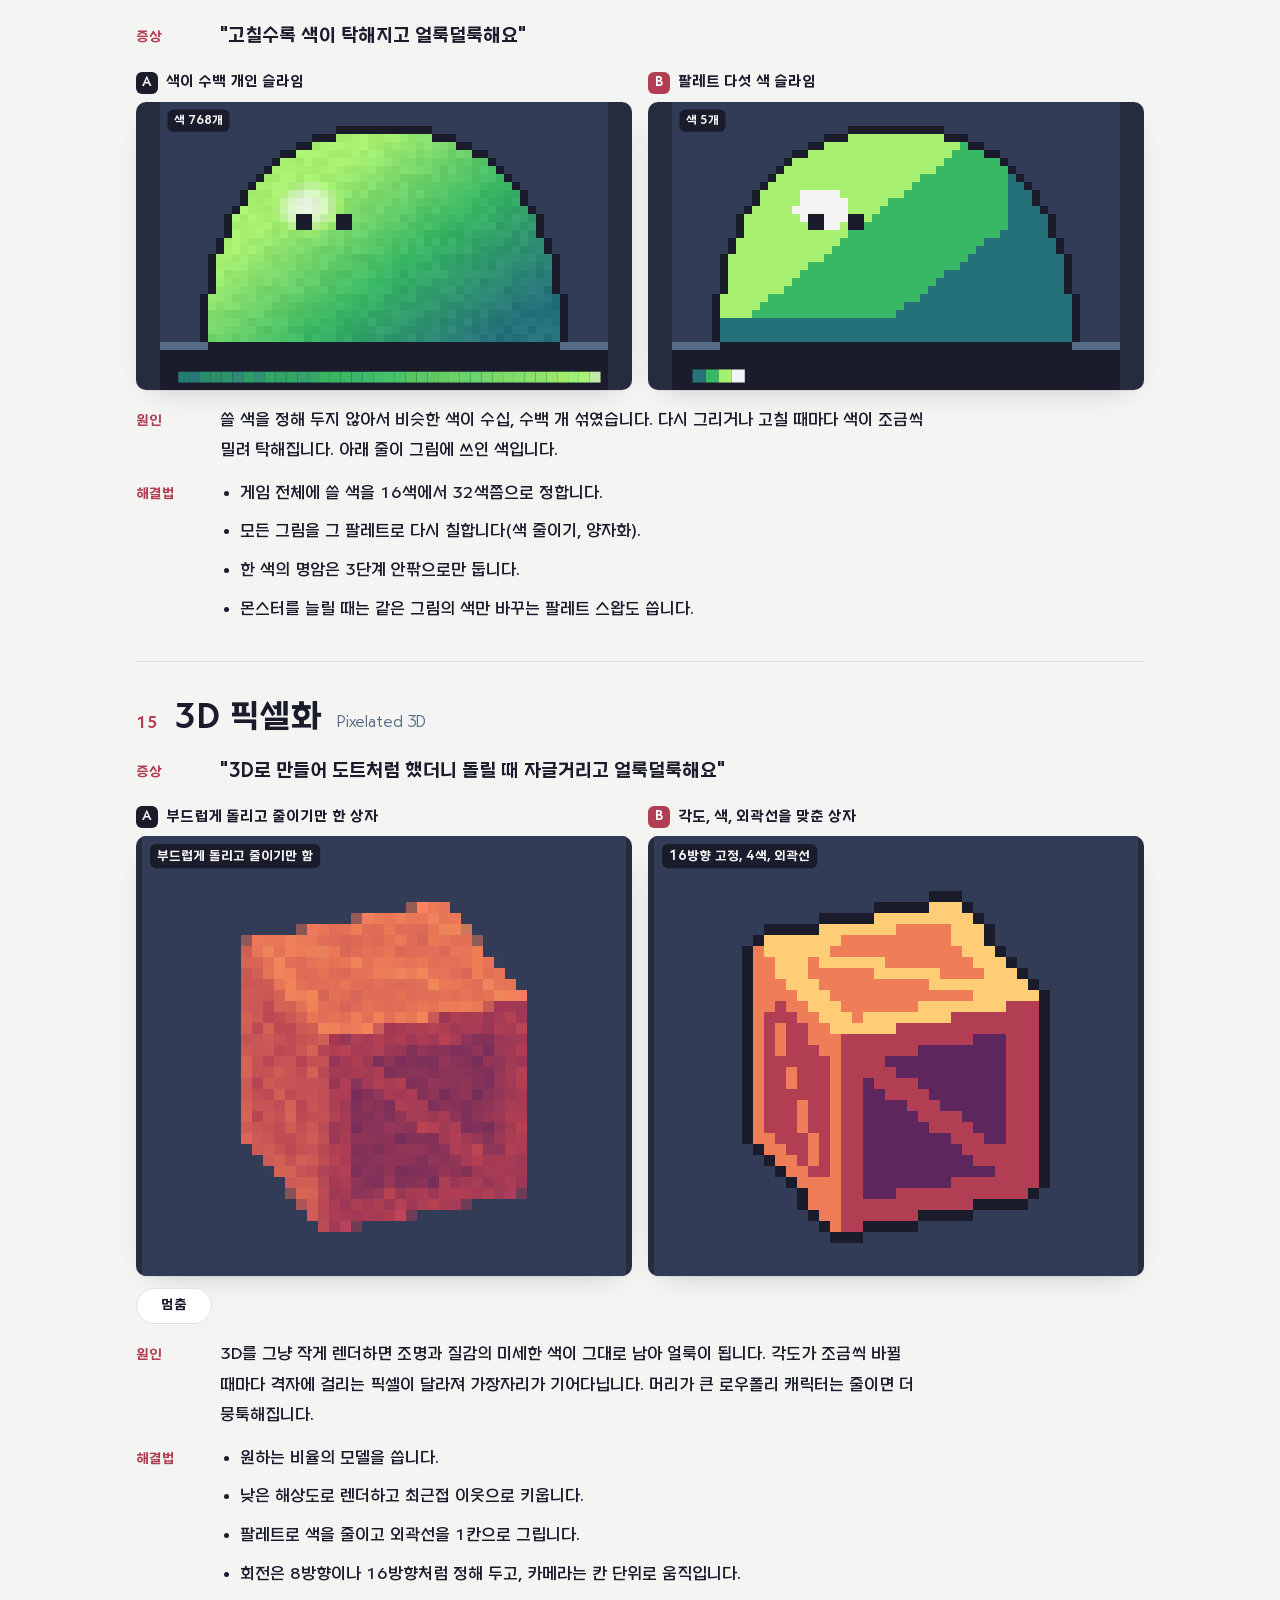
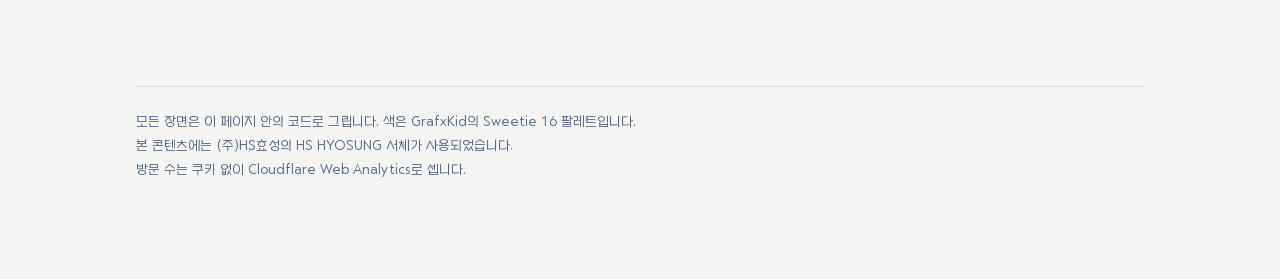
==== commit b138878e: "손맛과 도트 편에 읽힘 집계 Co-Authored-By: Claude Opus 5.5 <noreply@anthropic.com>" ====
--- a/dot/index.html
+++ b/dot/index.html
@@ -711,5 +711,5 @@
 window.__seekDot=(id,t)=>{const it=items.find(q=>q.root.id===id||q.root.dataset.demo===id);it.st.playing=false;it.st.t=t;it.st.clock=t;it.cvs.forEach(cv=>renderDemo(it,cv))};
 Promise.all([document.fonts.load(`700 16px ${FONT}`),document.fonts.load(`500 16px ${FONT}`)]).catch(()=>{}).then(()=>{fitAll();requestAnimationFrame(loop)});
 
-</script><!-- Cloudflare Web Analytics --><script type='module' src='https://static.cloudflareinsights.com/beacon.min.js' data-cf-beacon='{"token": "eb9c31f861f94b378f5ca0eb41d716d7"}'></script><!-- End Cloudflare Web Analytics -->
+</script><script src="../stats.js?v=1" data-p="dot" defer></script><!-- Cloudflare Web Analytics --><script type='module' src='https://static.cloudflareinsights.com/beacon.min.js' data-cf-beacon='{"token": "eb9c31f861f94b378f5ca0eb41d716d7"}'></script><!-- End Cloudflare Web Analytics -->
 </body></html>
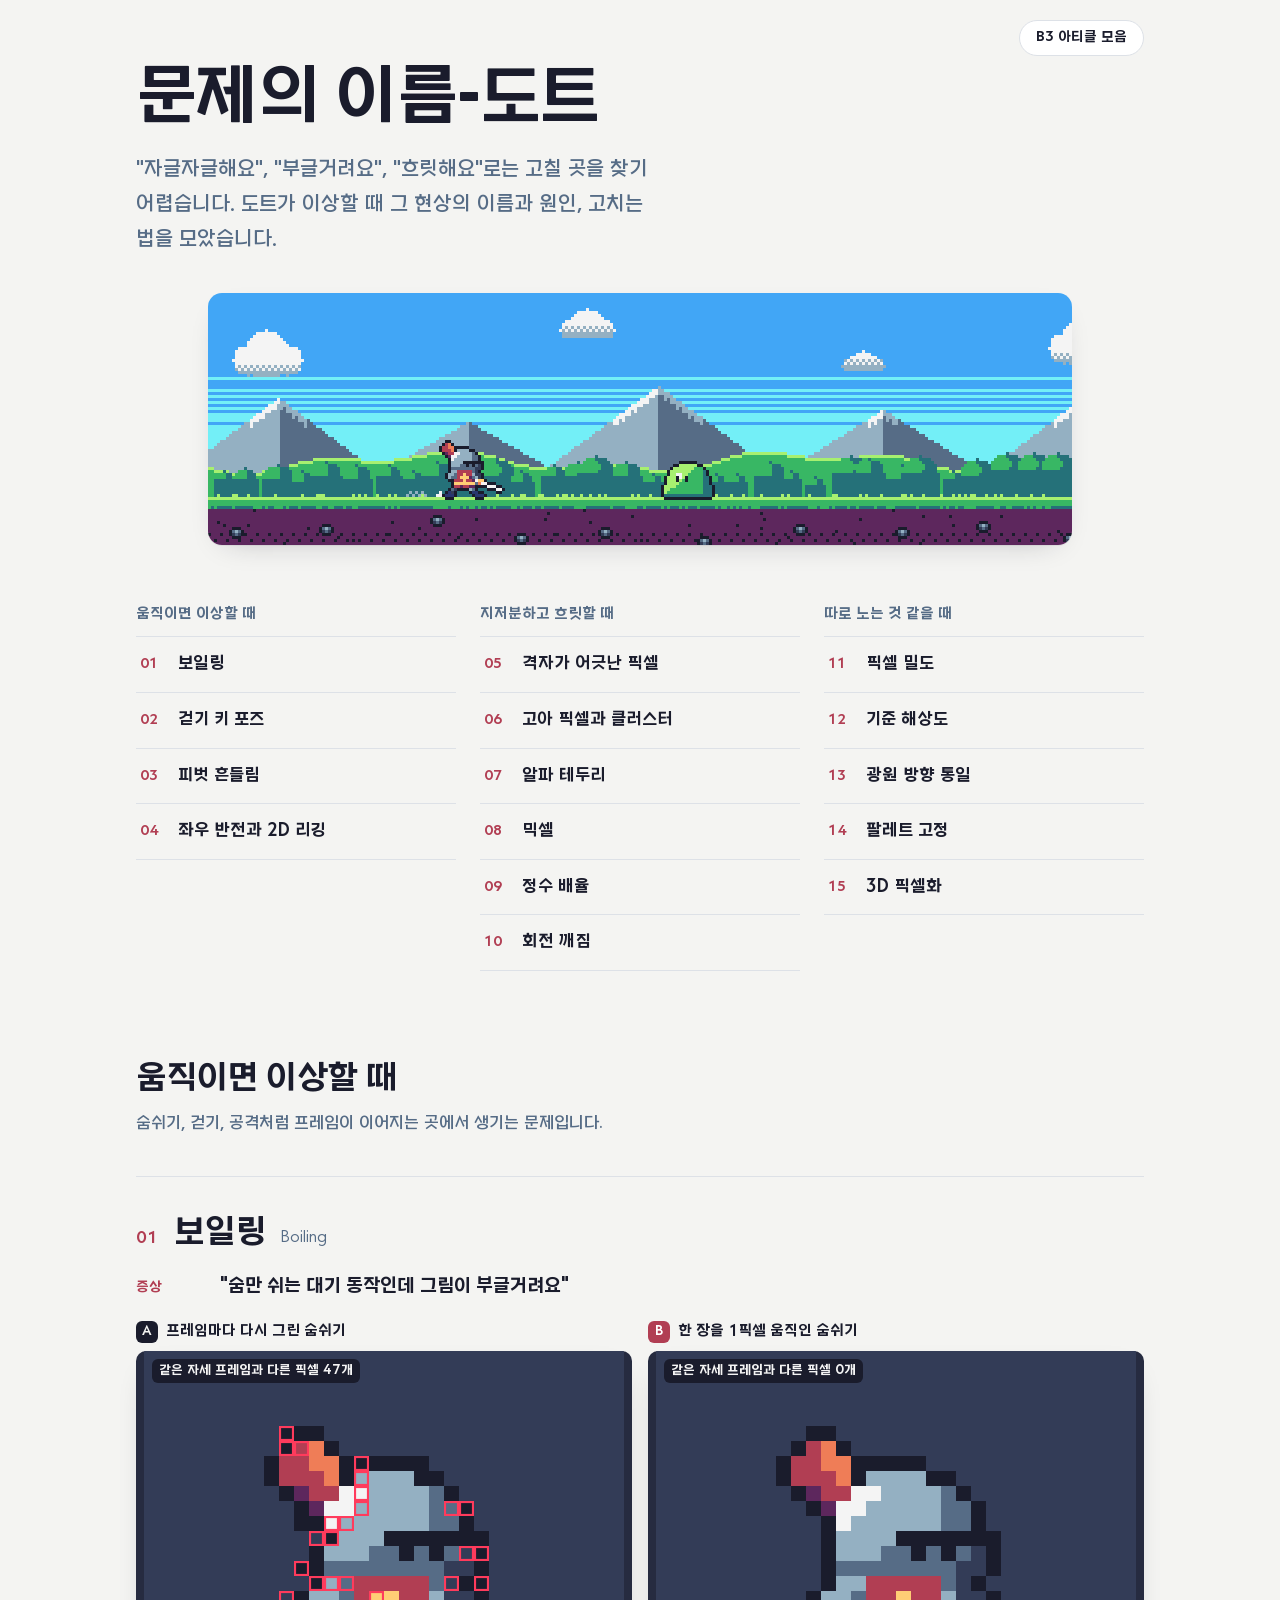
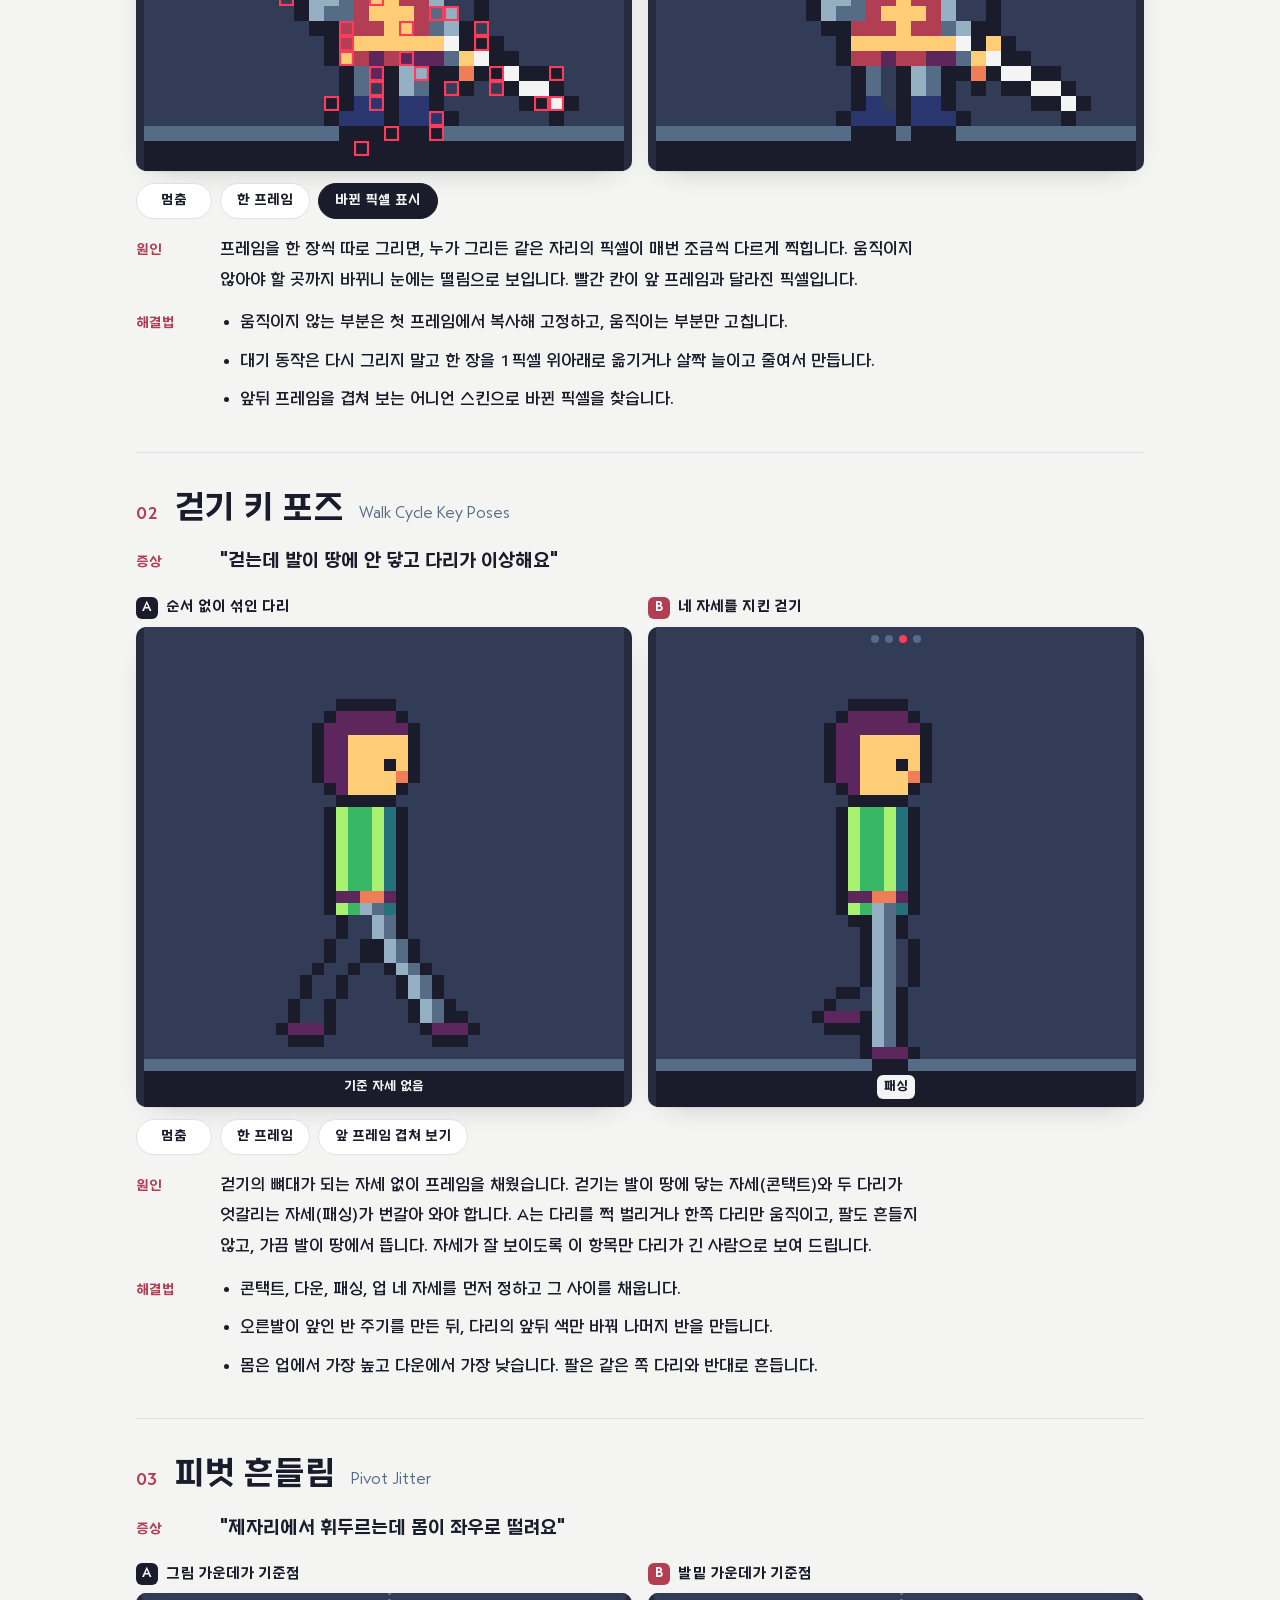
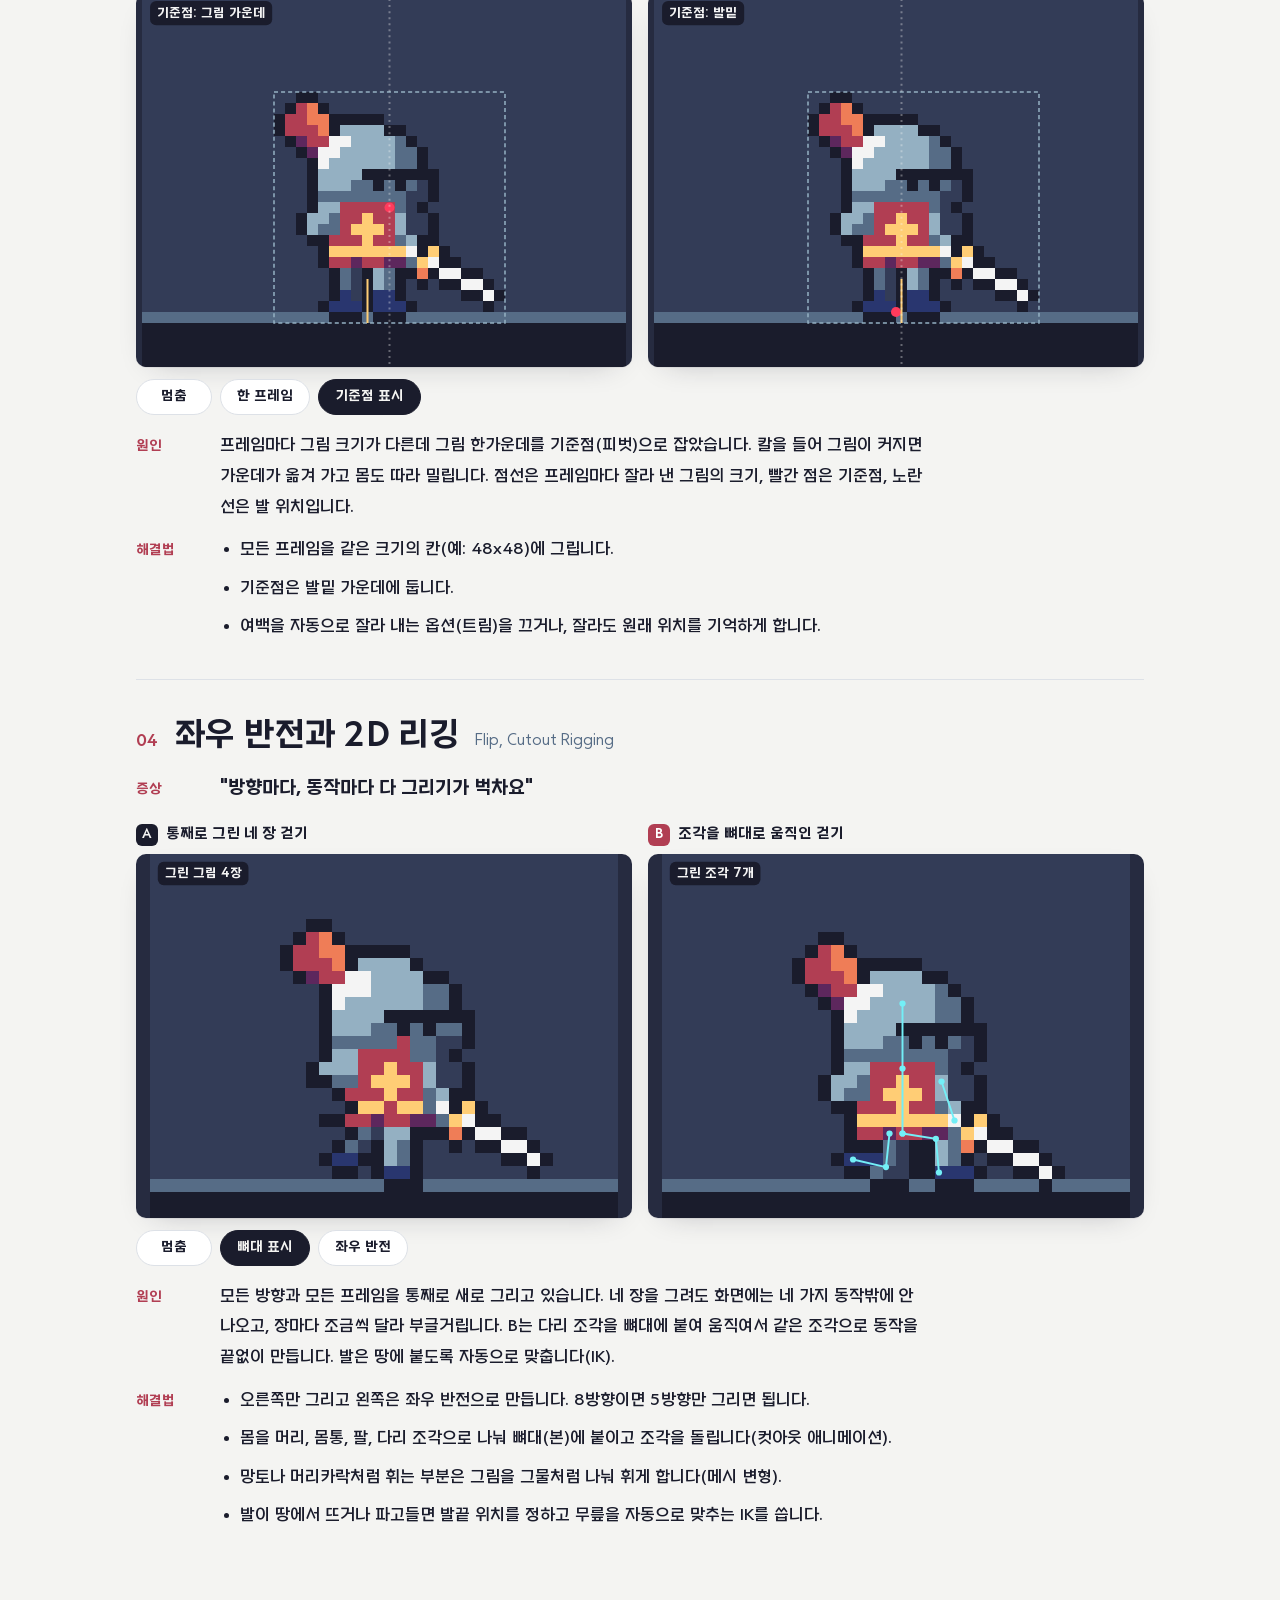
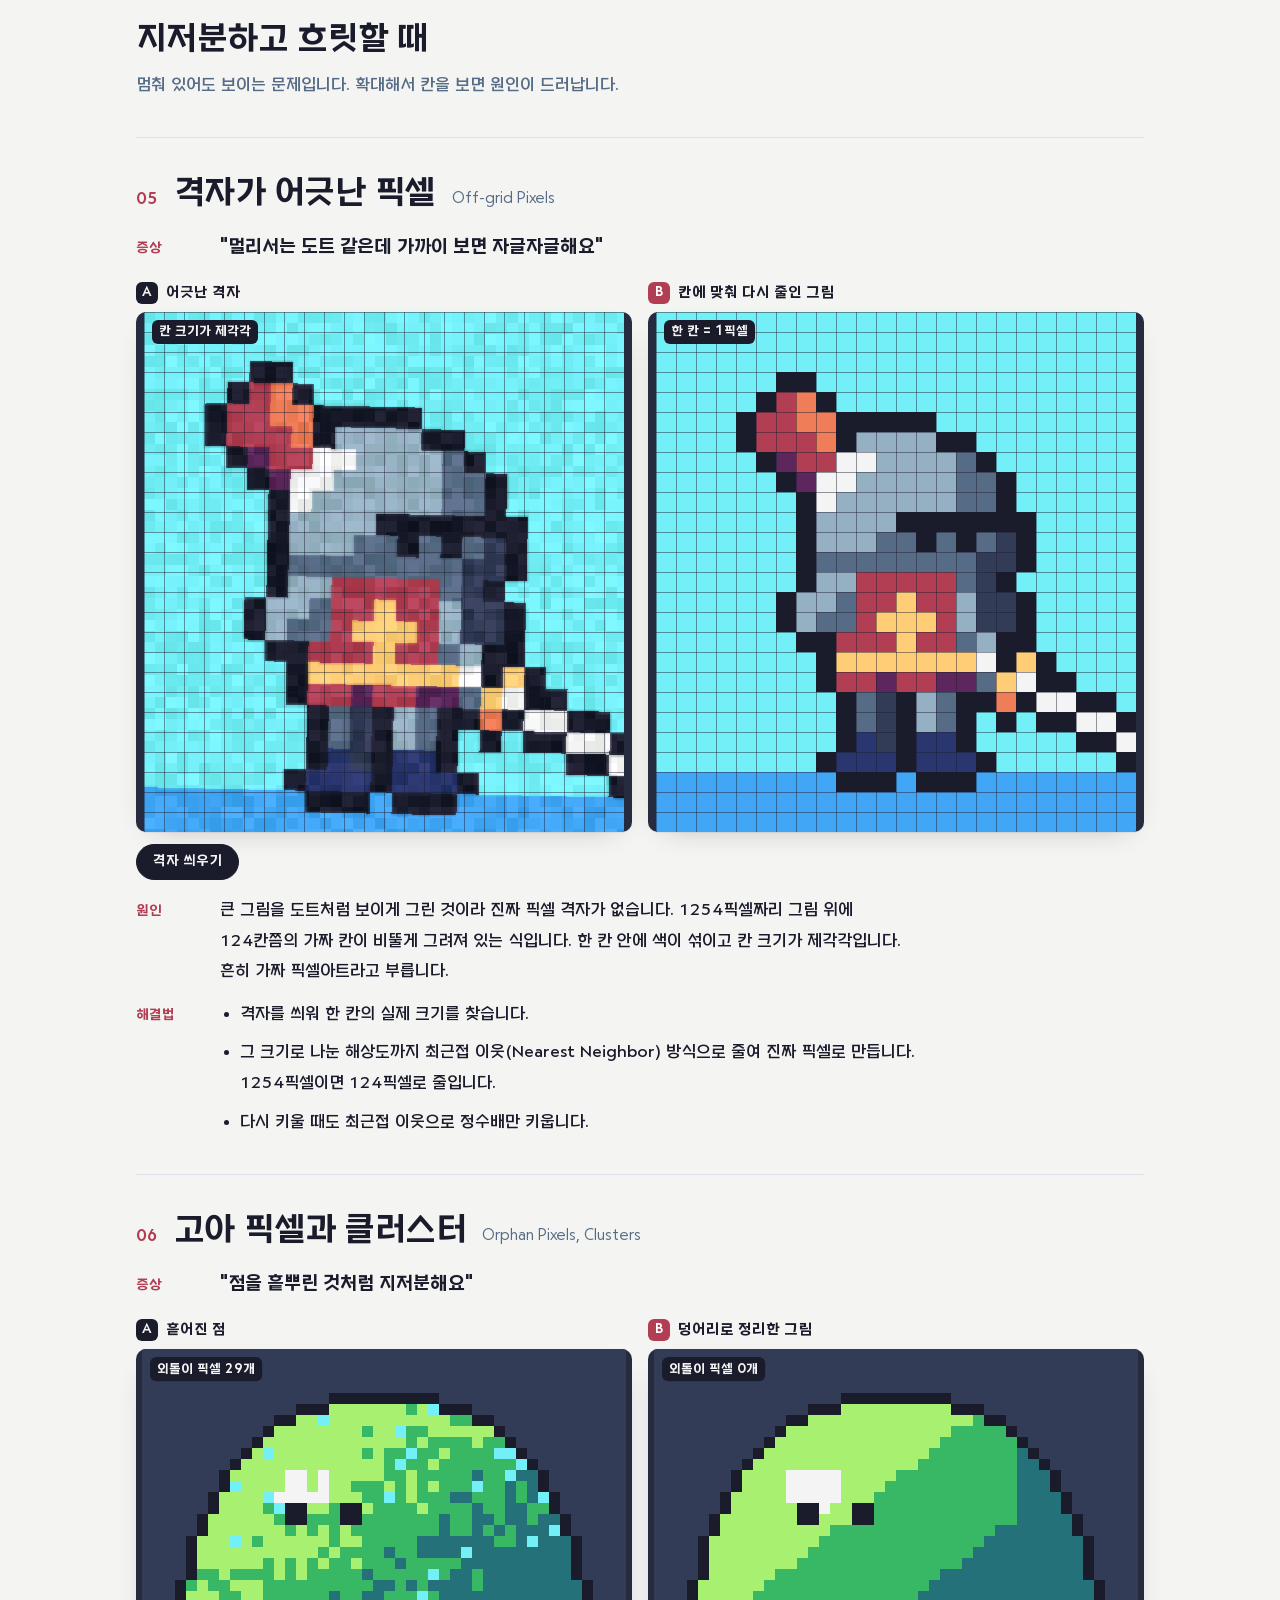
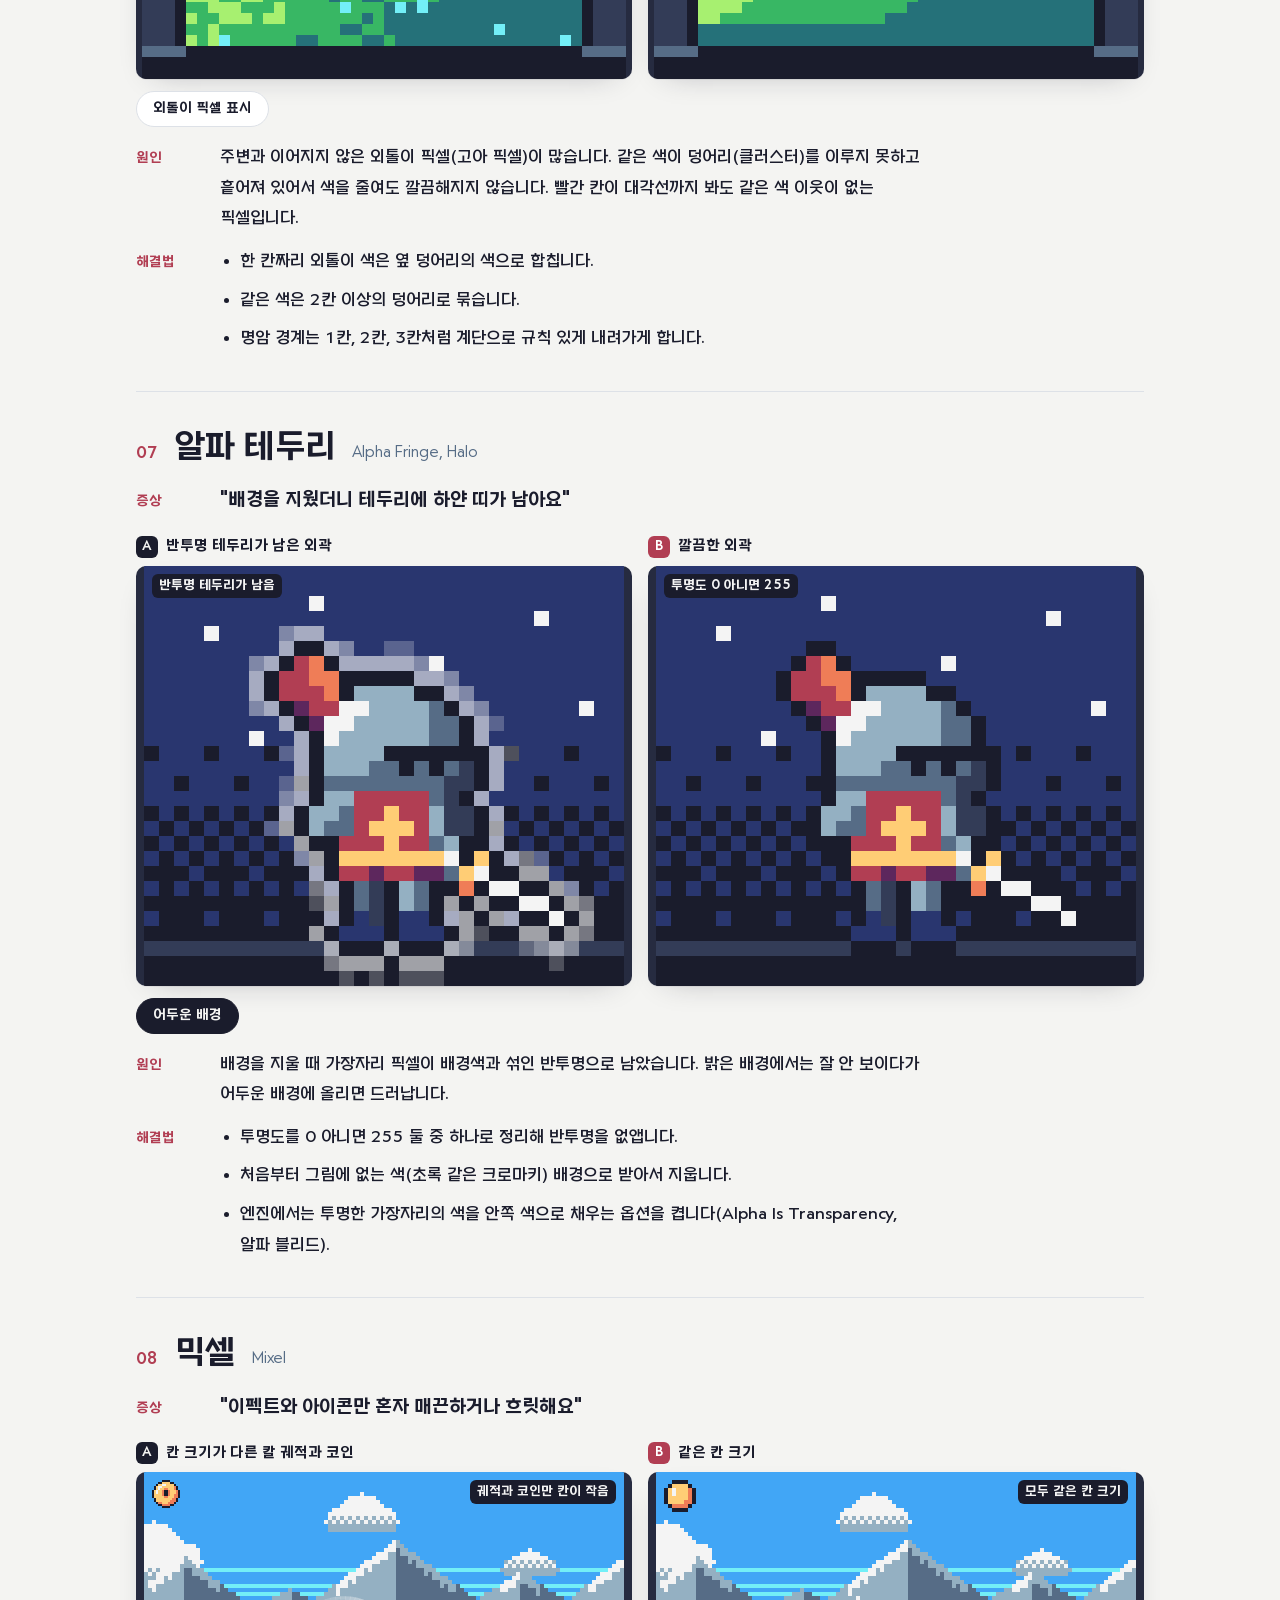
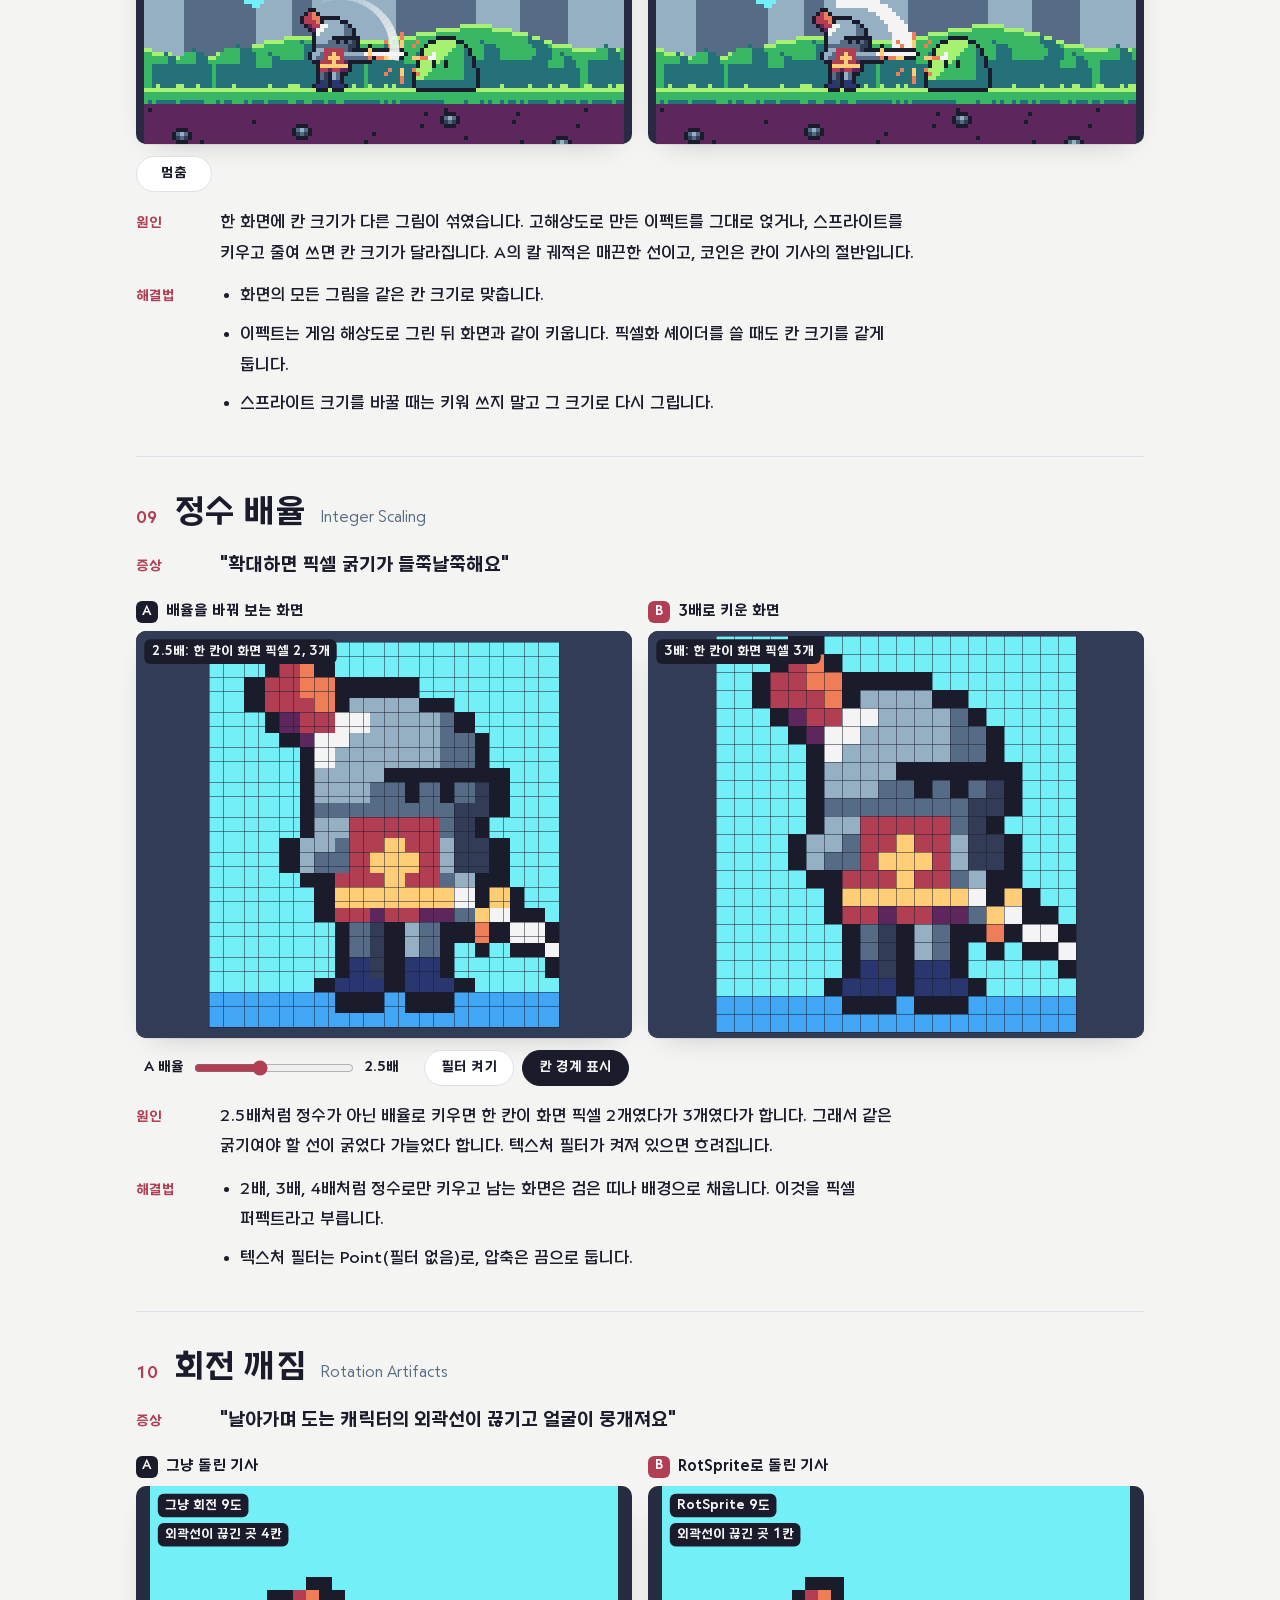
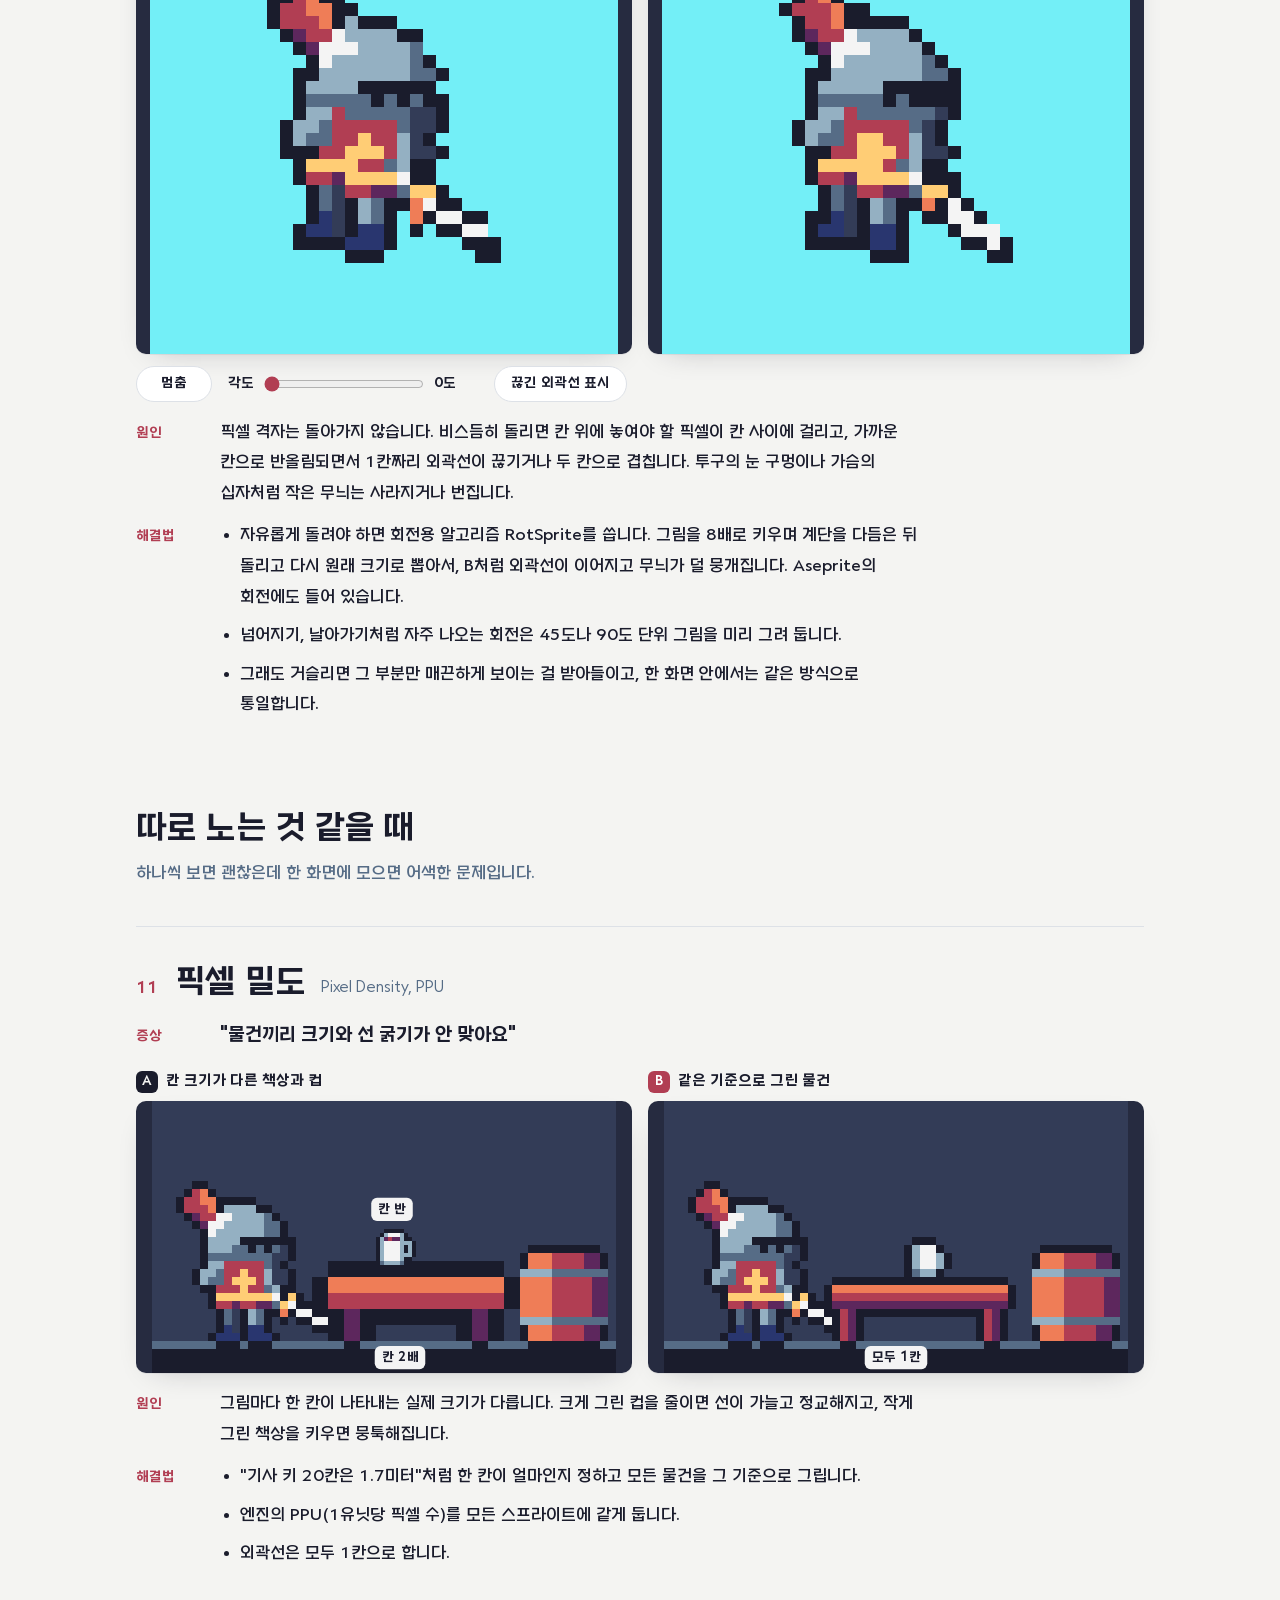
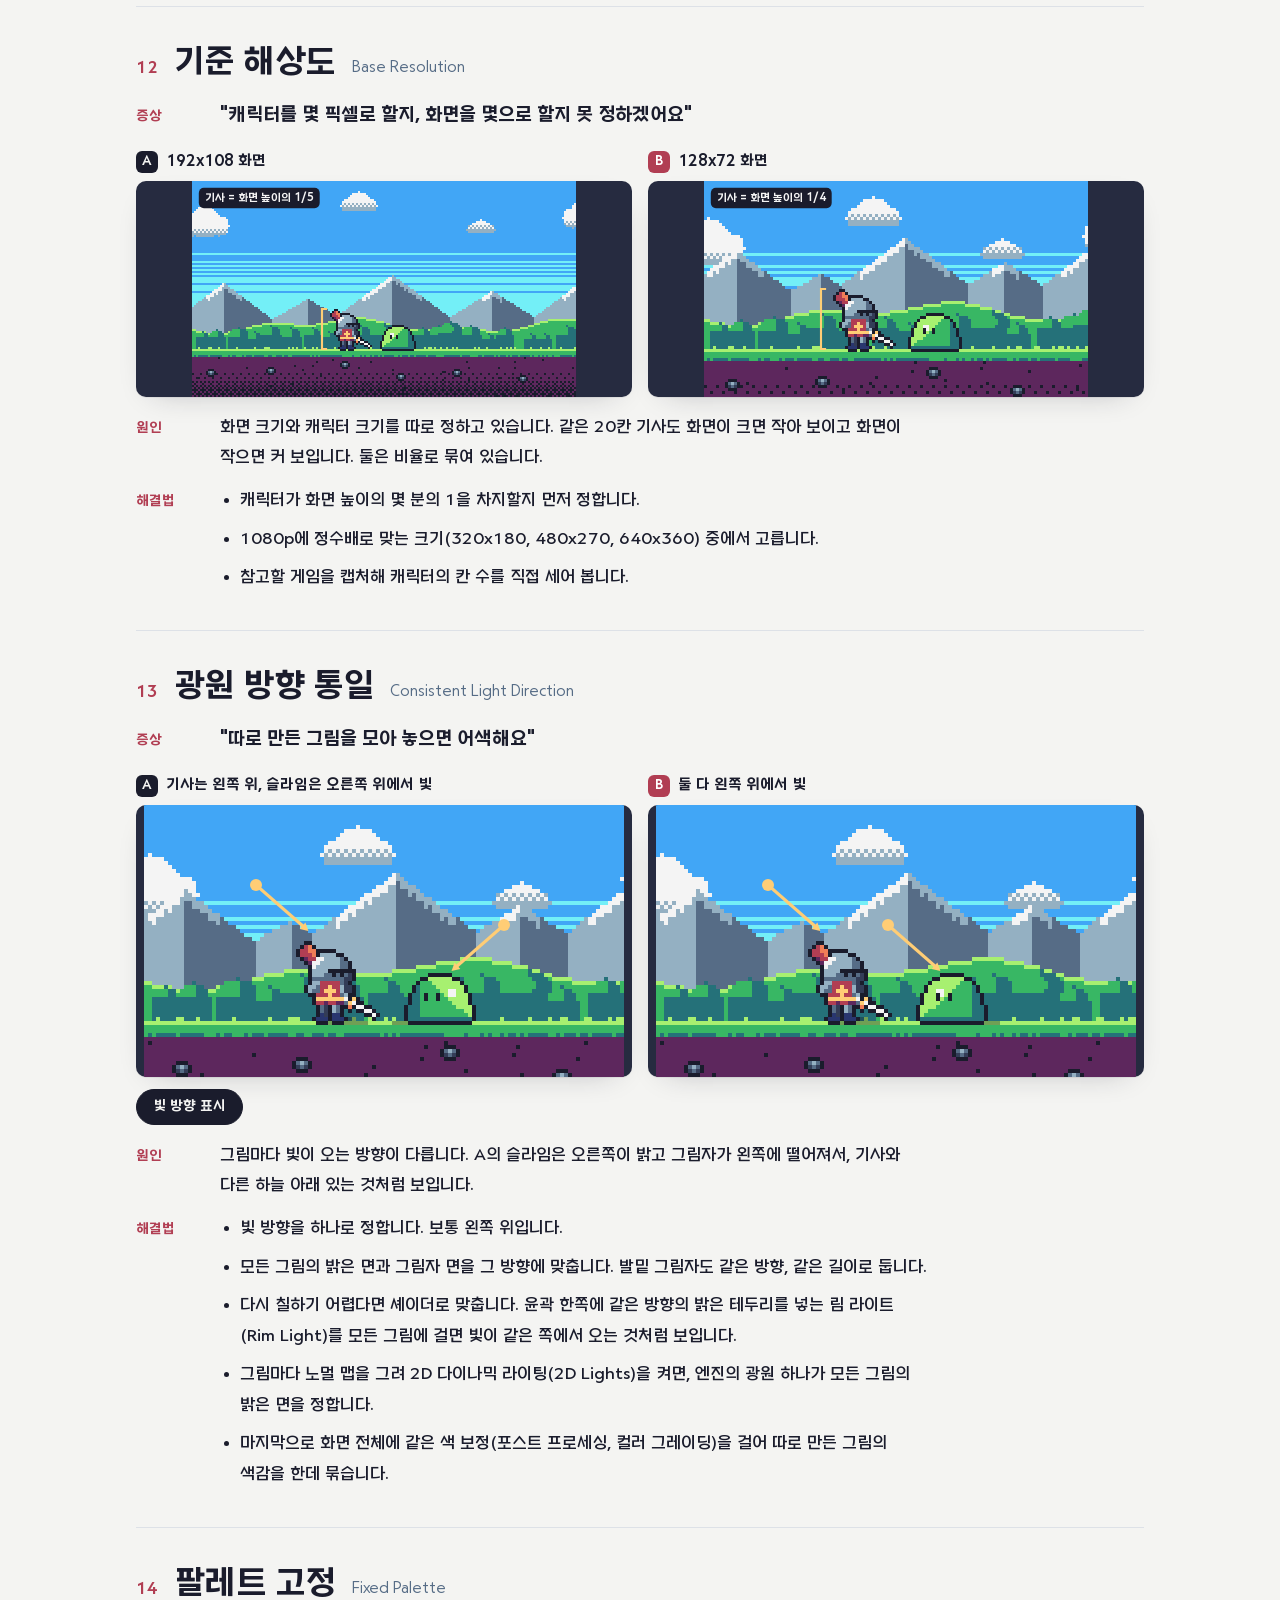
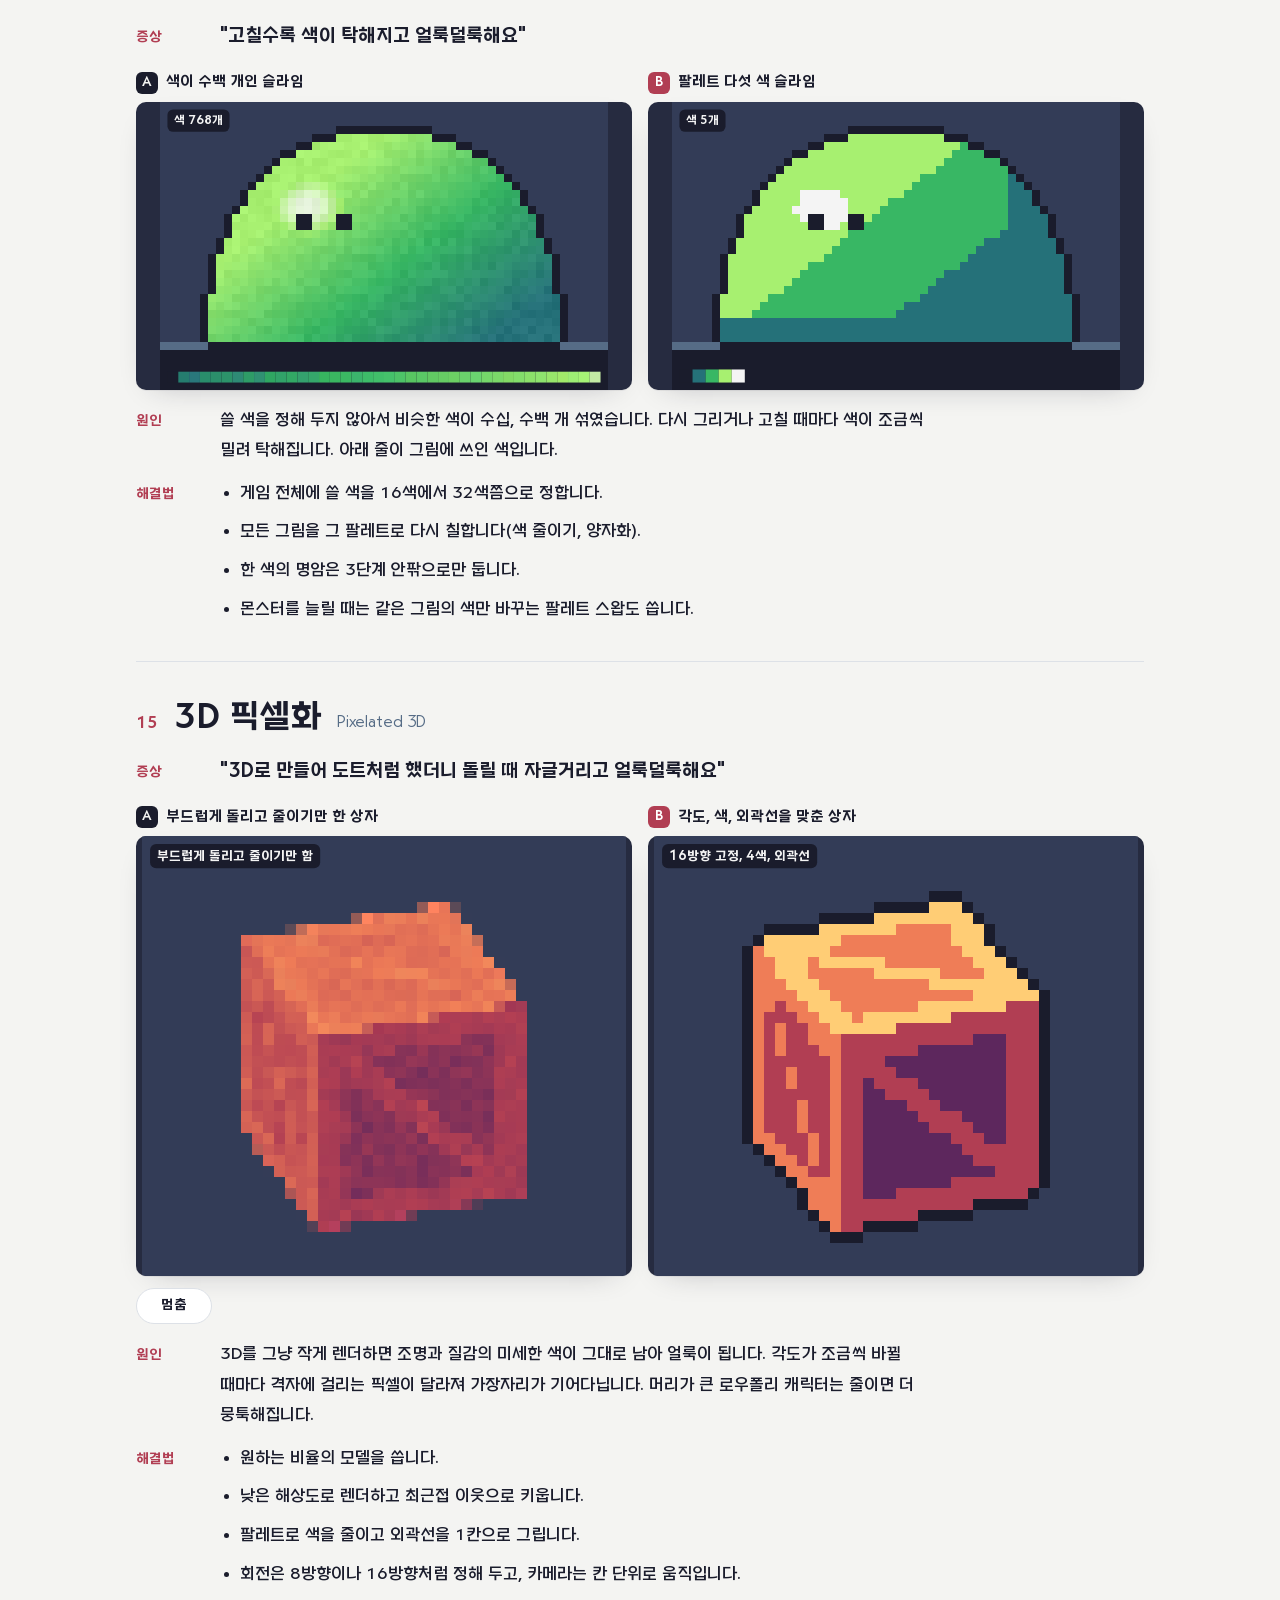
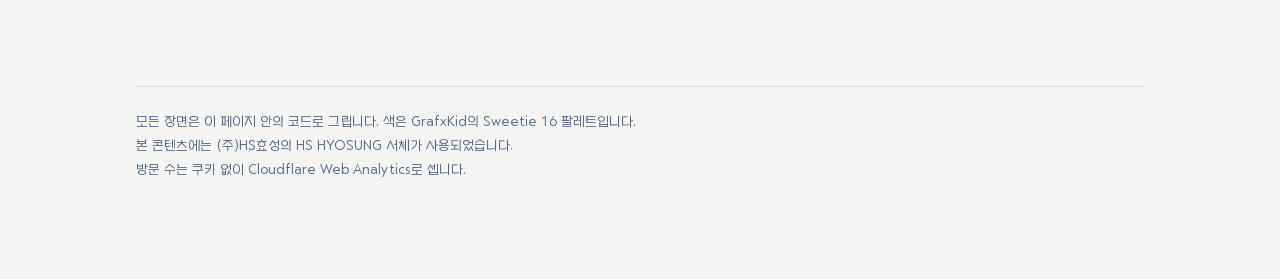
==== commit 27681224: "모음집(hub)에 읽힘 집계 붙이기: 열람, 체류, 어느 글로 넘어갔는지 stats.js 캐시를 v2로 올림  Co-Authored-By: Claude Opus 5.5 <norep" ====
--- a/dot/index.html
+++ b/dot/index.html
@@ -711,5 +711,5 @@
 window.__seekDot=(id,t)=>{const it=items.find(q=>q.root.id===id||q.root.dataset.demo===id);it.st.playing=false;it.st.t=t;it.st.clock=t;it.cvs.forEach(cv=>renderDemo(it,cv))};
 Promise.all([document.fonts.load(`700 16px ${FONT}`),document.fonts.load(`500 16px ${FONT}`)]).catch(()=>{}).then(()=>{fitAll();requestAnimationFrame(loop)});
 
-</script><script src="../stats.js?v=1" data-p="dot" defer></script><!-- Cloudflare Web Analytics --><script type='module' src='https://static.cloudflareinsights.com/beacon.min.js' data-cf-beacon='{"token": "eb9c31f861f94b378f5ca0eb41d716d7"}'></script><!-- End Cloudflare Web Analytics -->
+</script><script src="../stats.js?v=2" data-p="dot" defer></script><!-- Cloudflare Web Analytics --><script type='module' src='https://static.cloudflareinsights.com/beacon.min.js' data-cf-beacon='{"token": "eb9c31f861f94b378f5ca0eb41d716d7"}'></script><!-- End Cloudflare Web Analytics -->
 </body></html>
